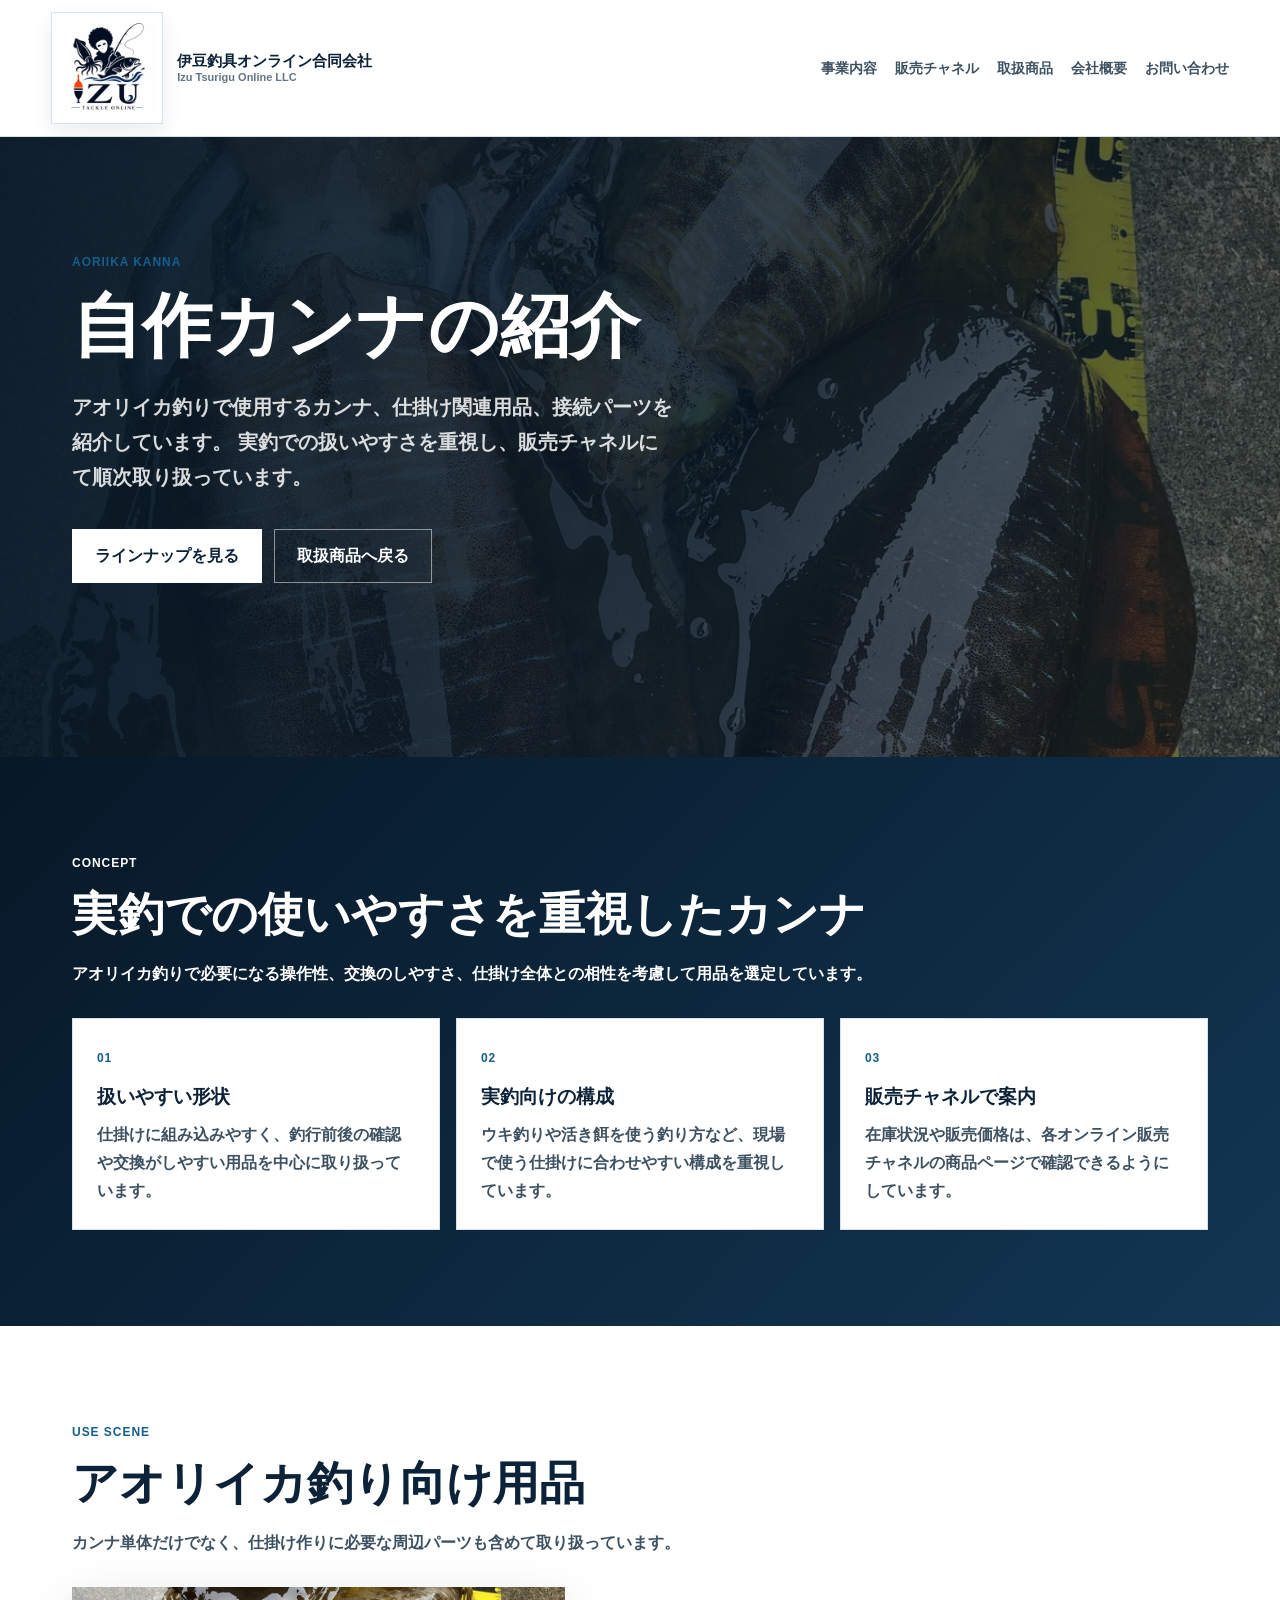
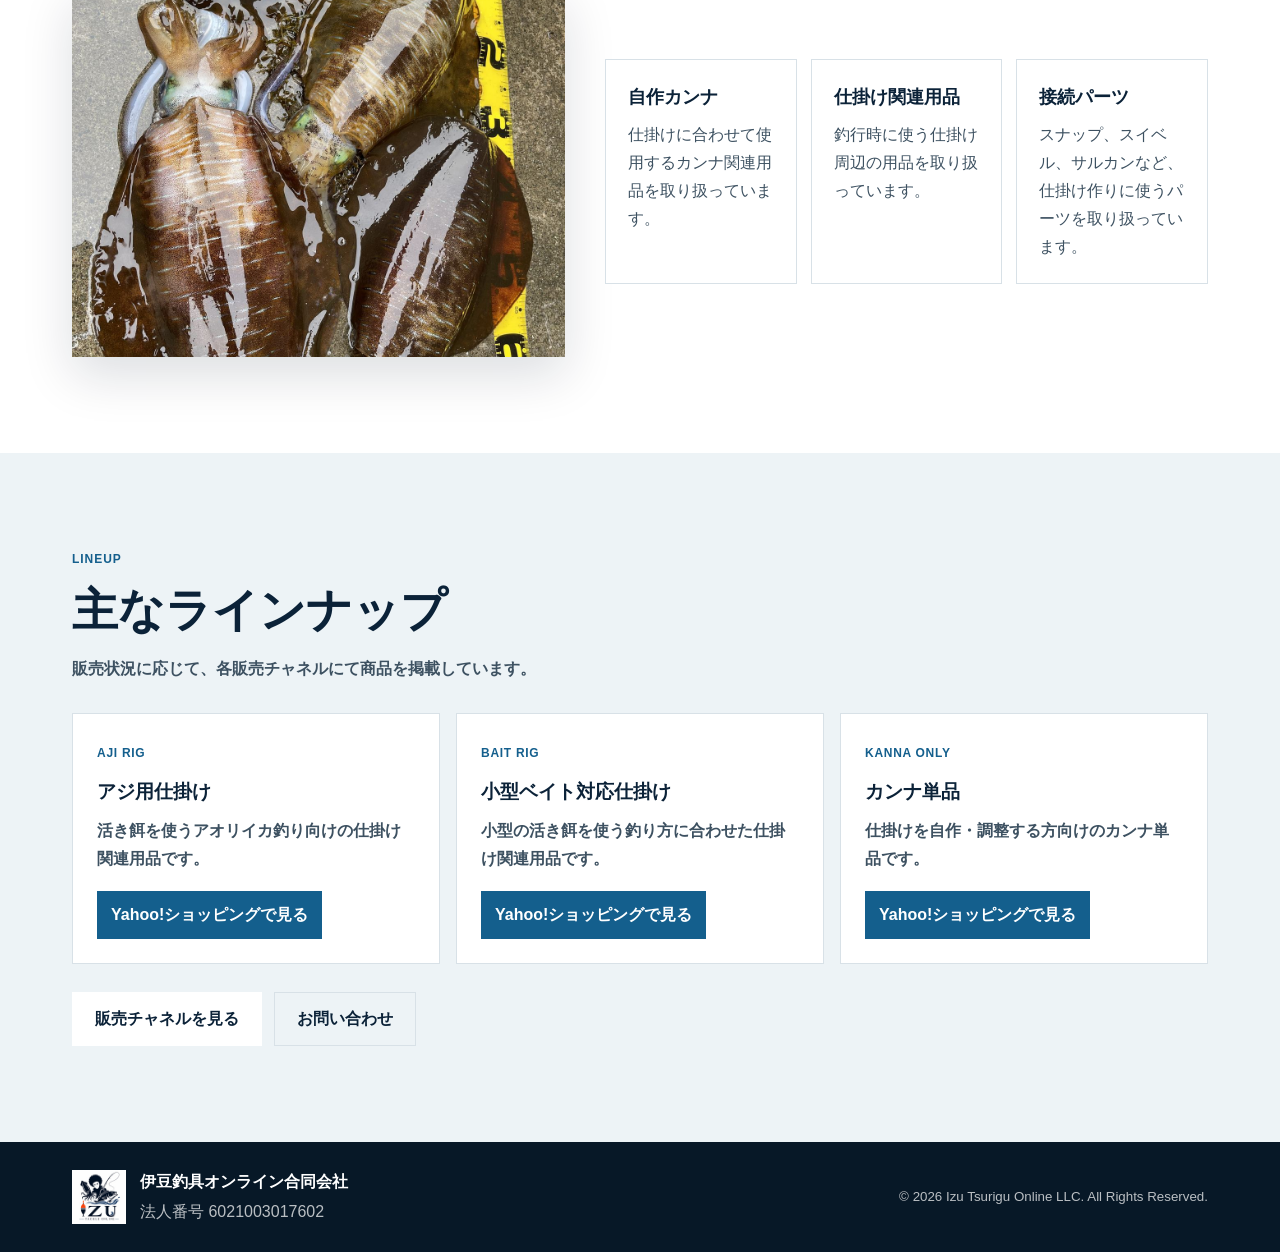
==== aoriika-kanna.html @ 6df04808 "Use optimized logo asset" ====
<!doctype html>
<html lang="ja">
  <head>
    <meta charset="utf-8">
    <meta name="viewport" content="width=device-width, initial-scale=1">
    <title>自作カンナの紹介｜伊豆釣具オンライン合同会社</title>
    <meta name="description" content="伊豆釣具オンライン合同会社が取り扱うアオリイカ用品、自作カンナ、仕掛け関連用品の紹介ページです。">
    <meta name="format-detection" content="telephone=no">
    <link rel="canonical" href="https://izuokappari.com/aoriika-kanna.html">
    <link rel="icon" href="./assets/izu-logo.jpg" type="image/jpeg">
    <link rel="stylesheet" href="./styles.css">
  </head>
  <body>
    <header class="site-header" data-header>
      <a class="brand" href="index.html#top" aria-label="伊豆釣具オンライン合同会社 トップへ">
        <span class="brand-mark">
          <img src="./assets/izu-logo.jpg" alt="伊豆釣具オンライン合同会社 ロゴ">
        </span>
        <span class="brand-text">
          <strong>伊豆釣具オンライン合同会社</strong>
          <small>Izu Tsurigu Online LLC</small>
        </span>
      </a>
      <button class="menu-button" type="button" data-menu-button aria-expanded="false" aria-controls="site-nav">
        <span></span>
        <span></span>
        <span></span>
        メニュー
      </button>
      <nav class="site-nav" id="site-nav" data-nav aria-label="主要メニュー">
        <a href="index.html#business">事業内容</a>
        <a href="index.html#channels">販売チャネル</a>
        <a href="index.html#products">取扱商品</a>
        <a href="index.html#company">会社概要</a>
        <a href="index.html#contact">お問い合わせ</a>
      </nav>
    </header>

    <main id="top">
      <section class="kanna-hero">
        <img src="assets/aoriika-catch.jpg" alt="アオリイカ釣果写真">
        <div class="kanna-hero-copy">
          <p class="eyebrow">Aoriika Kanna</p>
          <h1>自作カンナの紹介</h1>
          <p>
            アオリイカ釣りで使用するカンナ、仕掛け関連用品、接続パーツを紹介しています。
            実釣での扱いやすさを重視し、販売チャネルにて順次取り扱っています。
          </p>
          <div class="hero-actions">
            <a class="button primary" href="#lineup">ラインナップを見る</a>
            <a class="button outline" href="index.html#products">取扱商品へ戻る</a>
          </div>
        </div>
      </section>

      <section class="section kanna-dark">
        <div class="section-heading">
          <p class="eyebrow">Concept</p>
          <h2>実釣での使いやすさを重視したカンナ</h2>
          <p>アオリイカ釣りで必要になる操作性、交換のしやすさ、仕掛け全体との相性を考慮して用品を選定しています。</p>
        </div>
        <div class="kanna-feature-grid">
          <article>
            <span>01</span>
            <h3>扱いやすい形状</h3>
            <p>仕掛けに組み込みやすく、釣行前後の確認や交換がしやすい用品を中心に取り扱っています。</p>
          </article>
          <article>
            <span>02</span>
            <h3>実釣向けの構成</h3>
            <p>ウキ釣りや活き餌を使う釣り方など、現場で使う仕掛けに合わせやすい構成を重視しています。</p>
          </article>
          <article>
            <span>03</span>
            <h3>販売チャネルで案内</h3>
            <p>在庫状況や販売価格は、各オンライン販売チャネルの商品ページで確認できるようにしています。</p>
          </article>
        </div>
      </section>

      <section class="section">
        <div class="section-heading">
          <p class="eyebrow">Use Scene</p>
          <h2>アオリイカ釣り向け用品</h2>
          <p>カンナ単体だけでなく、仕掛け作りに必要な周辺パーツも含めて取り扱っています。</p>
        </div>
        <div class="kanna-media-layout">
          <img src="assets/aoriika-catch.jpg" alt="アオリイカ用品の使用イメージ" loading="lazy">
          <div class="kanna-list">
            <article>
              <strong>自作カンナ</strong>
              <p>仕掛けに合わせて使用するカンナ関連用品を取り扱っています。</p>
            </article>
            <article>
              <strong>仕掛け関連用品</strong>
              <p>釣行時に使う仕掛け周辺の用品を取り扱っています。</p>
            </article>
            <article>
              <strong>接続パーツ</strong>
              <p>スナップ、スイベル、サルカンなど、仕掛け作りに使うパーツを取り扱っています。</p>
            </article>
          </div>
        </div>
      </section>

      <section id="lineup" class="section muted">
        <div class="section-heading">
          <p class="eyebrow">Lineup</p>
          <h2>主なラインナップ</h2>
          <p>販売状況に応じて、各販売チャネルにて商品を掲載しています。</p>
        </div>
        <div class="kanna-lineup">
          <article>
            <span>AJI RIG</span>
            <h3>アジ用仕掛け</h3>
            <p>活き餌を使うアオリイカ釣り向けの仕掛け関連用品です。</p>
            <a href="https://store.shopping.yahoo.co.jp/izuokappari-store/aori4.html?openExternalBrowser=1" target="_blank" rel="noopener">Yahoo!ショッピングで見る</a>
          </article>
          <article>
            <span>BAIT RIG</span>
            <h3>小型ベイト対応仕掛け</h3>
            <p>小型の活き餌を使う釣り方に合わせた仕掛け関連用品です。</p>
            <a href="https://store.shopping.yahoo.co.jp/izuokappari-store/binnbinn4.html?openExternalBrowser=1" target="_blank" rel="noopener">Yahoo!ショッピングで見る</a>
          </article>
          <article>
            <span>KANNA ONLY</span>
            <h3>カンナ単品</h3>
            <p>仕掛けを自作・調整する方向けのカンナ単品です。</p>
            <a href="https://store.shopping.yahoo.co.jp/izuokappari-store/aorik5.html?openExternalBrowser=1" target="_blank" rel="noopener">Yahoo!ショッピングで見る</a>
          </article>
        </div>
        <div class="page-actions">
          <a class="button primary" href="index.html#channels">販売チャネルを見る</a>
          <a class="button outline dark" href="index.html#contact">お問い合わせ</a>
        </div>
      </section>
    </main>

    <footer class="site-footer">
      <div class="footer-brand">
        <img class="footer-logo" src="./assets/izu-logo.jpg" alt="" loading="lazy">
        <div>
          <strong>伊豆釣具オンライン合同会社</strong>
          <span>法人番号 6021003017602</span>
        </div>
      </div>
      <small>© 2026 Izu Tsurigu Online LLC. All Rights Reserved.</small>
    </footer>

    <script src="./script.js"></script>
  </body>
</html>
---- styles.css ----
:root {
  --navy-950: #071827;
  --navy-900: #0b2238;
  --navy-800: #123653;
  --blue-700: #145f8d;
  --blue-500: #2782b8;
  --cyan-100: #e6f5fb;
  --steel-700: #3d5161;
  --steel-500: #637584;
  --steel-200: #d8e1e7;
  --steel-100: #edf3f6;
  --white: #ffffff;
  --ink: #132331;
  --accent: #c8983a;
  --shadow: 0 18px 48px rgba(7, 24, 39, 0.14);
}

* {
  box-sizing: border-box;
}

html {
  scroll-behavior: smooth;
}

body {
  margin: 0;
  color: var(--ink);
  font-family: -apple-system, BlinkMacSystemFont, "Hiragino Sans", "Hiragino Kaku Gothic ProN", "Yu Gothic", Meiryo, sans-serif;
  line-height: 1.75;
  background: var(--white);
}

body.menu-open {
  overflow: hidden;
}

a {
  color: inherit;
}

a:focus-visible,
button:focus-visible {
  outline: 3px solid rgba(39, 130, 184, 0.45);
  outline-offset: 3px;
}

.site-header {
  position: sticky;
  top: 0;
  z-index: 50;
  display: flex;
  align-items: center;
  justify-content: space-between;
  gap: 24px;
  padding: 12px clamp(16px, 4vw, 56px);
  background: rgba(255, 255, 255, 0.97);
  border-bottom: 1px solid var(--steel-200);
  backdrop-filter: blur(12px);
}

.brand {
  display: inline-flex;
  align-items: center;
  gap: 14px;
  min-width: 0;
  color: var(--navy-900);
  text-decoration: none;
}

.brand-mark {
  display: inline-grid;
  flex: 0 0 auto;
  place-items: center;
  width: 112px;
  height: 112px;
  overflow: hidden;
  background: var(--white);
  padding: 6px;
  border: 1px solid rgba(20, 95, 141, 0.18);
  box-shadow: 0 8px 20px rgba(7, 24, 39, 0.08);
}

.brand-mark img {
  display: block;
  width: 100%;
  height: 100%;
  object-fit: contain;
}

.brand-text {
  display: grid;
  min-width: 0;
  line-height: 1.25;
}

.brand-text strong {
  font-size: 15px;
  font-weight: 900;
}

.brand-text small {
  color: var(--steel-500);
  font-size: 11px;
  font-weight: 800;
}

.site-nav {
  display: flex;
  align-items: center;
  justify-content: flex-end;
  gap: 18px;
  color: var(--steel-700);
  font-size: 14px;
  font-weight: 800;
}

.site-nav a {
  text-decoration: none;
}

.site-nav a:hover {
  color: var(--blue-700);
}

.menu-button {
  display: none;
}

.hero {
  position: relative;
  overflow: hidden;
  display: grid;
  grid-template-columns: minmax(0, 1.4fr) minmax(320px, 0.6fr);
  gap: clamp(28px, 5vw, 64px);
  align-items: center;
  min-height: 680px;
  padding: clamp(64px, 8vw, 112px) clamp(20px, 6vw, 72px);
  color: var(--white);
  background: var(--navy-950);
}

.hero::before {
  content: "";
  position: absolute;
  inset: 0;
  z-index: 1;
  background:
    linear-gradient(100deg, rgba(7, 24, 39, 0.94), rgba(7, 24, 39, 0.78) 52%, rgba(20, 95, 141, 0.38)),
    linear-gradient(0deg, rgba(7, 24, 39, 0.8), transparent 42%);
}

.hero-bg {
  position: absolute;
  inset: 0;
  width: 100%;
  height: 100%;
  object-fit: cover;
  object-position: center;
  transform: scale(1.02);
}

.hero-copy {
  position: relative;
  z-index: 2;
  max-width: 900px;
}

.eyebrow {
  margin: 0 0 12px;
  color: var(--blue-700);
  font-size: 12px;
  font-weight: 900;
  letter-spacing: 0.08em;
  text-transform: uppercase;
}

.hero .eyebrow,
.dark-section .eyebrow,
.contact-section .eyebrow {
  color: #9bd9f3;
}

h1,
h2,
h3,
p,
dd,
dt,
strong {
  overflow-wrap: anywhere;
}

h1 {
  margin: 0;
  font-size: clamp(34px, 6vw, 70px);
  line-height: 1.18;
  letter-spacing: 0;
}

.lead {
  max-width: 780px;
  margin: 24px 0 0;
  color: rgba(255, 255, 255, 0.88);
  font-size: clamp(17px, 2.4vw, 22px);
  font-weight: 700;
}

.hero-body {
  max-width: 720px;
  margin: 14px 0 0;
  color: rgba(255, 255, 255, 0.78);
  font-size: 16px;
  font-weight: 700;
}

.hero-actions {
  display: flex;
  flex-wrap: wrap;
  gap: 12px;
  margin-top: 34px;
}

.button {
  display: inline-flex;
  align-items: center;
  justify-content: center;
  min-height: 50px;
  padding: 12px 22px;
  border: 1px solid transparent;
  color: var(--navy-900);
  font-weight: 900;
  text-decoration: none;
  transition: transform 0.2s ease, background 0.2s ease, border-color 0.2s ease;
}

.button:hover {
  transform: translateY(-1px);
}

.button.primary {
  background: var(--white);
}

.button.outline {
  color: var(--white);
  border-color: rgba(255, 255, 255, 0.5);
}

.trust-panel {
  position: relative;
  z-index: 2;
  padding: 28px;
  color: var(--ink);
  background: var(--white);
  box-shadow: var(--shadow);
}

.panel-label {
  margin: 0 0 14px;
  color: var(--accent);
  font-size: 12px;
  font-weight: 900;
  letter-spacing: 0.08em;
  text-transform: uppercase;
}

.trust-logo {
  display: block;
  width: 112px;
  height: 112px;
  margin: 0 0 18px;
  padding: 6px;
  object-fit: contain;
  background: var(--white);
  border: 1px solid var(--steel-200);
}

.trust-panel dl {
  display: grid;
  gap: 0;
  margin: 0;
}

.trust-panel div {
  padding: 14px 0;
  border-bottom: 1px solid var(--steel-200);
}

.trust-panel div:last-child {
  border-bottom: 0;
}

.trust-panel dt,
.verification-strip span,
.info-table span,
.legal-grid span,
.contact-cards span {
  color: var(--steel-500);
  font-size: 12px;
  font-weight: 900;
}

.trust-panel dd {
  margin: 4px 0 0;
  color: var(--navy-950);
  font-size: 16px;
  font-weight: 900;
}

.verification-strip {
  display: grid;
  grid-template-columns: repeat(4, minmax(0, 1fr));
  border-bottom: 1px solid var(--steel-200);
  background: var(--white);
}

.verification-strip div {
  min-width: 0;
  padding: 22px clamp(16px, 3vw, 30px);
  border-right: 1px solid var(--steel-200);
}

.verification-strip div:last-child {
  border-right: 0;
}

.verification-strip strong {
  display: block;
  margin-top: 4px;
  color: var(--navy-900);
  font-size: 16px;
}

.section {
  padding: clamp(64px, 8vw, 96px) clamp(20px, 6vw, 72px);
}

.reveal {
  opacity: 0;
  transform: translateY(22px);
  transition: opacity 0.75s ease, transform 0.75s ease;
}

.reveal.is-visible {
  opacity: 1;
  transform: translateY(0);
}

.section.muted {
  background: var(--steel-100);
}

.section-heading {
  max-width: 920px;
  margin-bottom: 30px;
}

.section-heading h2 {
  margin: 0;
  color: var(--navy-900);
  font-size: clamp(28px, 4vw, 46px);
  line-height: 1.25;
}

.section-heading p:last-child {
  color: var(--steel-700);
  font-weight: 700;
}

.operator-section {
  display: grid;
  grid-template-columns: minmax(0, 0.9fr) minmax(0, 1.1fr);
  gap: clamp(24px, 5vw, 56px);
  align-items: center;
  background: var(--white);
}

.operator-image {
  overflow: hidden;
  min-height: 420px;
  box-shadow: var(--shadow);
}

.operator-image img {
  display: block;
  width: 100%;
  height: 100%;
  min-height: 420px;
  object-fit: cover;
  object-position: center;
  transition: transform 0.5s ease;
}

.operator-image:hover img {
  transform: scale(1.035);
}

.operator-copy {
  max-width: 680px;
}

.operator-copy h2 {
  margin: 0 0 20px;
  color: var(--navy-900);
  font-size: clamp(28px, 4vw, 46px);
  line-height: 1.25;
}

.operator-copy p {
  color: var(--steel-700);
  font-size: 17px;
  font-weight: 700;
}

.business-layout {
  display: grid;
  grid-template-columns: minmax(0, 0.85fr) minmax(0, 1.15fr);
  gap: 22px;
}

.business-main {
  padding: clamp(26px, 4vw, 42px);
  color: var(--white);
  background: linear-gradient(145deg, var(--navy-900), var(--blue-700));
}

.business-main h3 {
  margin: 0 0 16px;
  font-size: clamp(24px, 4vw, 36px);
  line-height: 1.35;
}

.business-main p {
  margin: 0;
  color: rgba(255, 255, 255, 0.88);
  font-weight: 700;
}

.business-cards,
.product-list,
.channel-grid,
.contact-cards {
  display: grid;
  gap: 16px;
}

.business-cards {
  grid-template-columns: repeat(2, minmax(0, 1fr));
}

.business-cards article,
.product-list article {
  padding: 24px;
  border: 1px solid var(--steel-200);
  background: var(--white);
}

.business-cards span,
.product-list span {
  color: var(--blue-700);
  font-size: 12px;
  font-weight: 900;
  letter-spacing: 0.06em;
  text-transform: uppercase;
}

.business-cards h3,
.product-list h3 {
  margin: 10px 0 8px;
  color: var(--navy-900);
  font-size: 20px;
  line-height: 1.45;
}

.business-cards p,
.product-list p {
  margin: 0;
  color: var(--steel-700);
  font-weight: 700;
}

.dark-section {
  color: var(--white);
  background:
    linear-gradient(135deg, rgba(7, 24, 39, 0.98), rgba(18, 54, 83, 0.95)),
    var(--navy-950);
}

.dark-section .section-heading h2,
.dark-section .section-heading p {
  color: var(--white);
}

.channel-grid {
  grid-template-columns: repeat(3, minmax(0, 1fr));
}

.channel-card {
  display: grid;
  gap: 18px;
  min-height: 174px;
  padding: 26px;
  color: var(--white);
  text-decoration: none;
  border: 1px solid rgba(255, 255, 255, 0.18);
  background: rgba(255, 255, 255, 0.08);
  transition: transform 0.2s ease, border-color 0.2s ease, background 0.2s ease;
}

.channel-card:hover {
  transform: translateY(-3px);
  border-color: rgba(255, 255, 255, 0.42);
  background: rgba(255, 255, 255, 0.13);
}

.channel-card strong {
  font-size: 24px;
  line-height: 1.35;
}

.channel-card em {
  display: inline-flex;
  align-items: center;
  justify-content: center;
  align-self: end;
  min-height: 46px;
  padding: 10px 16px;
  color: var(--navy-950);
  font-style: normal;
  font-weight: 900;
  background: var(--white);
}

.product-list {
  grid-template-columns: repeat(4, minmax(0, 1fr));
}

.product-list .wide {
  grid-column: span 2;
  border-color: rgba(39, 130, 184, 0.35);
  background: linear-gradient(180deg, var(--white), var(--cyan-100));
}

.product-list article {
  position: relative;
  overflow: hidden;
  padding: 28px 24px 26px;
}

.product-list article > span,
.product-list article > h3,
.product-list article > p,
.product-list article > .text-link {
  position: relative;
  z-index: 1;
}

.product-list article > span {
  display: inline-block;
  margin-bottom: 22px;
  padding: 7px 10px;
  color: var(--blue-700);
  font-size: 12px;
  letter-spacing: 0;
  background: var(--cyan-100);
  border-left: 3px solid var(--blue-500);
}

.product-list article > p,
.product-list article > .text-link {
  margin-bottom: 0;
}

.product-list article::after {
  content: "";
  position: absolute;
  right: 22px;
  bottom: 20px;
  width: 72px;
  height: 72px;
  border: 1px solid rgba(39, 130, 184, 0.18);
  opacity: 0.55;
}

.gallery-section {
  background: var(--steel-100);
}

.gallery-track {
  display: grid;
  grid-auto-columns: minmax(260px, 34vw);
  grid-auto-flow: column;
  gap: 16px;
  overflow-x: auto;
  padding-bottom: 16px;
  scroll-snap-type: x mandatory;
}

.gallery-item {
  position: relative;
  overflow: hidden;
  min-height: 340px;
  padding: 0;
  color: var(--white);
  text-align: left;
  border: 0;
  background: var(--navy-900);
  cursor: pointer;
  scroll-snap-align: start;
}

.gallery-item img {
  display: block;
  width: 100%;
  height: 100%;
  min-height: 340px;
  object-fit: cover;
  transition: transform 0.5s ease, opacity 0.5s ease;
}

.gallery-item:hover img {
  opacity: 0.82;
  transform: scale(1.045);
}

.text-link {
  display: inline-block;
  margin-top: 18px;
  color: var(--blue-700);
  font-weight: 900;
}

.info-table {
  border-top: 3px solid var(--navy-900);
  background: var(--white);
}

.info-table div {
  display: grid;
  grid-template-columns: 220px 1fr;
  gap: 24px;
  padding: 18px 0;
  border-bottom: 1px solid var(--steel-200);
}

.info-table span {
  padding-left: 18px;
}

.info-table strong {
  display: block;
  padding-right: 18px;
  color: var(--ink);
  font-size: 16px;
}

.info-table a,
.legal-grid a,
.trust-panel a,
.contact-cards a {
  color: var(--blue-700);
}

.legal-grid {
  display: grid;
  grid-template-columns: repeat(2, minmax(0, 1fr));
  border-top: 3px solid var(--navy-900);
  border-left: 1px solid var(--steel-200);
  background: var(--white);
}

.legal-grid div {
  min-width: 0;
  padding: 20px;
  border-right: 1px solid var(--steel-200);
  border-bottom: 1px solid var(--steel-200);
}

.legal-grid strong {
  display: block;
  margin-top: 6px;
  color: var(--ink);
  font-size: 16px;
}

.contact-section {
  color: var(--white);
  background: linear-gradient(135deg, var(--navy-950), var(--navy-800));
}

.contact-section .section-heading h2,
.contact-section .section-heading p {
  color: var(--white);
}

.contact-cards {
  grid-template-columns: repeat(3, minmax(0, 1fr));
}

.contact-cards a,
.contact-cards div {
  display: grid;
  gap: 4px;
  padding: 24px;
  color: var(--navy-950);
  text-decoration: none;
  background: var(--white);
}

.contact-cards strong {
  font-size: clamp(18px, 3vw, 24px);
}

.contact-icon {
  display: inline-grid;
  place-items: center;
  width: 50px;
  height: 50px;
  margin-bottom: 10px;
  color: var(--white) !important;
  font-size: 12px !important;
  background: var(--blue-700);
}

.lightbox {
  position: fixed;
  inset: 0;
  z-index: 100;
  display: none;
  align-items: center;
  justify-content: center;
  padding: 20px;
  background: rgba(7, 24, 39, 0.88);
}

.lightbox.is-open {
  display: flex;
}

.lightbox figure {
  width: min(100%, 1040px);
  margin: 0;
}

.lightbox img {
  display: block;
  width: 100%;
  max-height: 82vh;
  object-fit: contain;
  background: var(--navy-950);
}

.lightbox figcaption {
  padding: 12px 0 0;
  color: var(--white);
  font-weight: 900;
}

.lightbox-close {
  position: absolute;
  top: 14px;
  right: 14px;
  min-height: 42px;
  padding: 8px 14px;
  color: var(--navy-950);
  font: inherit;
  font-weight: 900;
  background: var(--white);
  border: 0;
  cursor: pointer;
}

.sub-hero {
  display: grid;
  grid-template-columns: minmax(0, 0.85fr) minmax(320px, 0.65fr);
  gap: clamp(28px, 5vw, 64px);
  align-items: center;
  padding: clamp(64px, 9vw, 112px) clamp(20px, 6vw, 72px);
  color: var(--white);
  background: var(--navy-950);
}

.sub-hero h1 {
  margin: 0 0 18px;
  font-size: clamp(34px, 5vw, 64px);
  line-height: 1.12;
}

.sub-hero img {
  width: 100%;
  aspect-ratio: 4 / 3;
  object-fit: cover;
  border: 1px solid rgba(255, 255, 255, 0.18);
  box-shadow: var(--shadow);
}

.kanna-list {
  display: grid;
  grid-template-columns: repeat(3, minmax(0, 1fr));
  gap: 14px;
}

.kanna-list article {
  padding: 22px;
  background: var(--white);
  border: 1px solid var(--steel-200);
}

.kanna-list strong {
  display: block;
  margin-bottom: 8px;
  color: var(--navy-900);
  font-size: 18px;
}

.kanna-list p {
  margin: 0;
  color: var(--steel-700);
}

.kanna-hero {
  position: relative;
  display: grid;
  grid-template-columns: minmax(0, 1fr) minmax(320px, 0.72fr);
  min-height: 620px;
  color: var(--white);
  background: var(--navy-950);
}

.kanna-hero::before {
  content: "";
  position: absolute;
  inset: 0;
  z-index: 1;
  background: linear-gradient(100deg, rgba(7, 24, 39, 0.94), rgba(7, 24, 39, 0.7) 58%, rgba(7, 24, 39, 0.25));
}

.kanna-hero > img {
  position: absolute;
  inset: 0;
  width: 100%;
  height: 100%;
  object-fit: cover;
  opacity: 0.62;
}

.kanna-hero-copy {
  position: relative;
  z-index: 2;
  max-width: 860px;
  padding: clamp(76px, 9vw, 132px) clamp(20px, 6vw, 72px);
}

.kanna-hero-copy h1 {
  margin: 0 0 22px;
}

.kanna-hero-copy p:not(.eyebrow) {
  max-width: 760px;
  color: rgba(255, 255, 255, 0.84);
  font-size: clamp(16px, 2.3vw, 20px);
  font-weight: 700;
}

.kanna-dark {
  color: var(--white);
  background: linear-gradient(135deg, var(--navy-950), var(--navy-800));
}

.kanna-dark .section-heading h2,
.kanna-dark .section-heading p {
  color: var(--white);
}

.kanna-feature-grid,
.kanna-lineup {
  display: grid;
  gap: 16px;
  grid-template-columns: repeat(3, minmax(0, 1fr));
}

.kanna-feature-grid article,
.kanna-lineup article {
  padding: 24px;
  background: var(--white);
  border: 1px solid var(--steel-200);
}

.kanna-dark .kanna-feature-grid article {
  color: var(--ink);
}

.kanna-feature-grid span,
.kanna-lineup span {
  color: var(--blue-700);
  font-size: 12px;
  font-weight: 900;
  letter-spacing: 0.06em;
}

.kanna-feature-grid h3,
.kanna-lineup h3 {
  margin: 10px 0 8px;
  color: var(--navy-900);
}

.kanna-feature-grid p,
.kanna-lineup p {
  margin: 0;
  color: var(--steel-700);
  font-weight: 700;
}

.kanna-media-layout {
  display: grid;
  grid-template-columns: minmax(0, 0.9fr) minmax(0, 1.1fr);
  gap: clamp(20px, 4vw, 40px);
  align-items: center;
}

.kanna-media-layout > img {
  width: 100%;
  aspect-ratio: 4 / 3;
  object-fit: cover;
  box-shadow: var(--shadow);
}

.kanna-lineup a {
  display: inline-flex;
  align-items: center;
  justify-content: center;
  min-height: 44px;
  margin-top: 18px;
  padding: 10px 14px;
  color: var(--white);
  font-weight: 900;
  text-decoration: none;
  background: var(--blue-700);
}

.page-actions {
  display: flex;
  flex-wrap: wrap;
  gap: 12px;
  margin-top: 28px;
}

.button.dark {
  color: var(--navy-900);
  border-color: var(--steel-200);
}

.site-footer {
  display: flex;
  align-items: center;
  justify-content: space-between;
  gap: 18px;
  padding: 26px clamp(20px, 6vw, 72px);
  color: rgba(255, 255, 255, 0.72);
  background: var(--navy-950);
}

.footer-brand {
  display: flex;
  align-items: center;
  gap: 14px;
}

.footer-logo {
  width: 54px;
  height: 54px;
  object-fit: contain;
  background: var(--white);
}

.site-footer .footer-brand > div {
  display: grid;
  gap: 2px;
}

.site-footer strong {
  color: var(--white);
}

.site-footer p {
  margin: 0;
}

@media (max-width: 1080px) {
  .hero,
  .business-layout,
  .operator-section,
  .sub-hero,
  .kanna-hero,
  .kanna-media-layout {
    grid-template-columns: 1fr;
  }

  .trust-panel {
    max-width: 680px;
  }

  .product-list {
    grid-template-columns: repeat(2, minmax(0, 1fr));
  }

  .operator-image,
  .operator-image img {
    min-height: 360px;
  }

  .kanna-list {
    grid-template-columns: 1fr;
  }

  .kanna-feature-grid,
  .kanna-lineup {
    grid-template-columns: 1fr;
  }
}

@media (max-width: 860px) {
  .site-header {
    align-items: center;
  }

  .menu-button {
    display: inline-flex;
    align-items: center;
    gap: 5px;
    min-height: 42px;
    padding: 8px 10px;
    color: var(--navy-900);
    font: inherit;
    font-size: 12px;
    font-weight: 900;
    background: var(--white);
    border: 1px solid var(--steel-200);
  }

  .menu-button span {
    display: block;
    width: 14px;
    height: 2px;
    background: var(--navy-900);
  }

  .site-nav {
    position: fixed;
    inset: 114px 0 auto 0;
    display: none;
    grid-template-columns: 1fr;
    gap: 0;
    padding: 10px 20px 20px;
    background: var(--white);
    border-bottom: 1px solid var(--steel-200);
    box-shadow: var(--shadow);
  }

  .site-nav.is-open {
    display: grid;
  }

  .site-nav a {
    padding: 14px 4px;
    border-bottom: 1px solid var(--steel-200);
  }

  .verification-strip,
  .channel-grid,
  .contact-cards {
    grid-template-columns: repeat(2, minmax(0, 1fr));
  }

  .verification-strip div:nth-child(2) {
    border-right: 0;
  }
}

@media (max-width: 640px) {
  .site-header {
    padding: 12px 14px;
  }

  .brand-mark {
    width: 74px;
    height: 74px;
  }

  .brand-text strong {
    font-size: 13px;
  }

  .brand-text small {
    font-size: 10px;
  }

  .hero {
    min-height: auto;
    padding: 48px 18px 54px;
  }

  .hero-bg {
    object-position: 48% center;
  }

  .lead {
    font-size: 16px;
  }

  .hero-actions,
  .verification-strip,
  .business-cards,
  .product-list,
  .channel-grid,
  .info-table div,
  .legal-grid,
  .contact-cards {
    grid-template-columns: 1fr;
  }

  .hero-actions {
    display: grid;
  }

  .button {
    width: 100%;
  }

  .verification-strip div {
    border-right: 0;
  }

  .product-list .wide {
    grid-column: auto;
  }

  .section {
    padding: 56px 18px;
  }

  .trust-panel,
  .business-main,
  .business-cards article,
  .channel-card,
  .contact-cards a,
  .contact-cards div {
    padding: 22px;
  }

  .product-list article {
    padding: 22px;
  }

  .gallery-track {
    grid-auto-columns: minmax(240px, 82vw);
  }

  .gallery-item,
  .gallery-item img {
    min-height: 300px;
  }

  .operator-image,
  .operator-image img {
    min-height: 320px;
  }

  .info-table span,
  .info-table strong {
    padding-left: 16px;
    padding-right: 16px;
  }

  .site-footer {
    align-items: flex-start;
    flex-direction: column;
  }
}
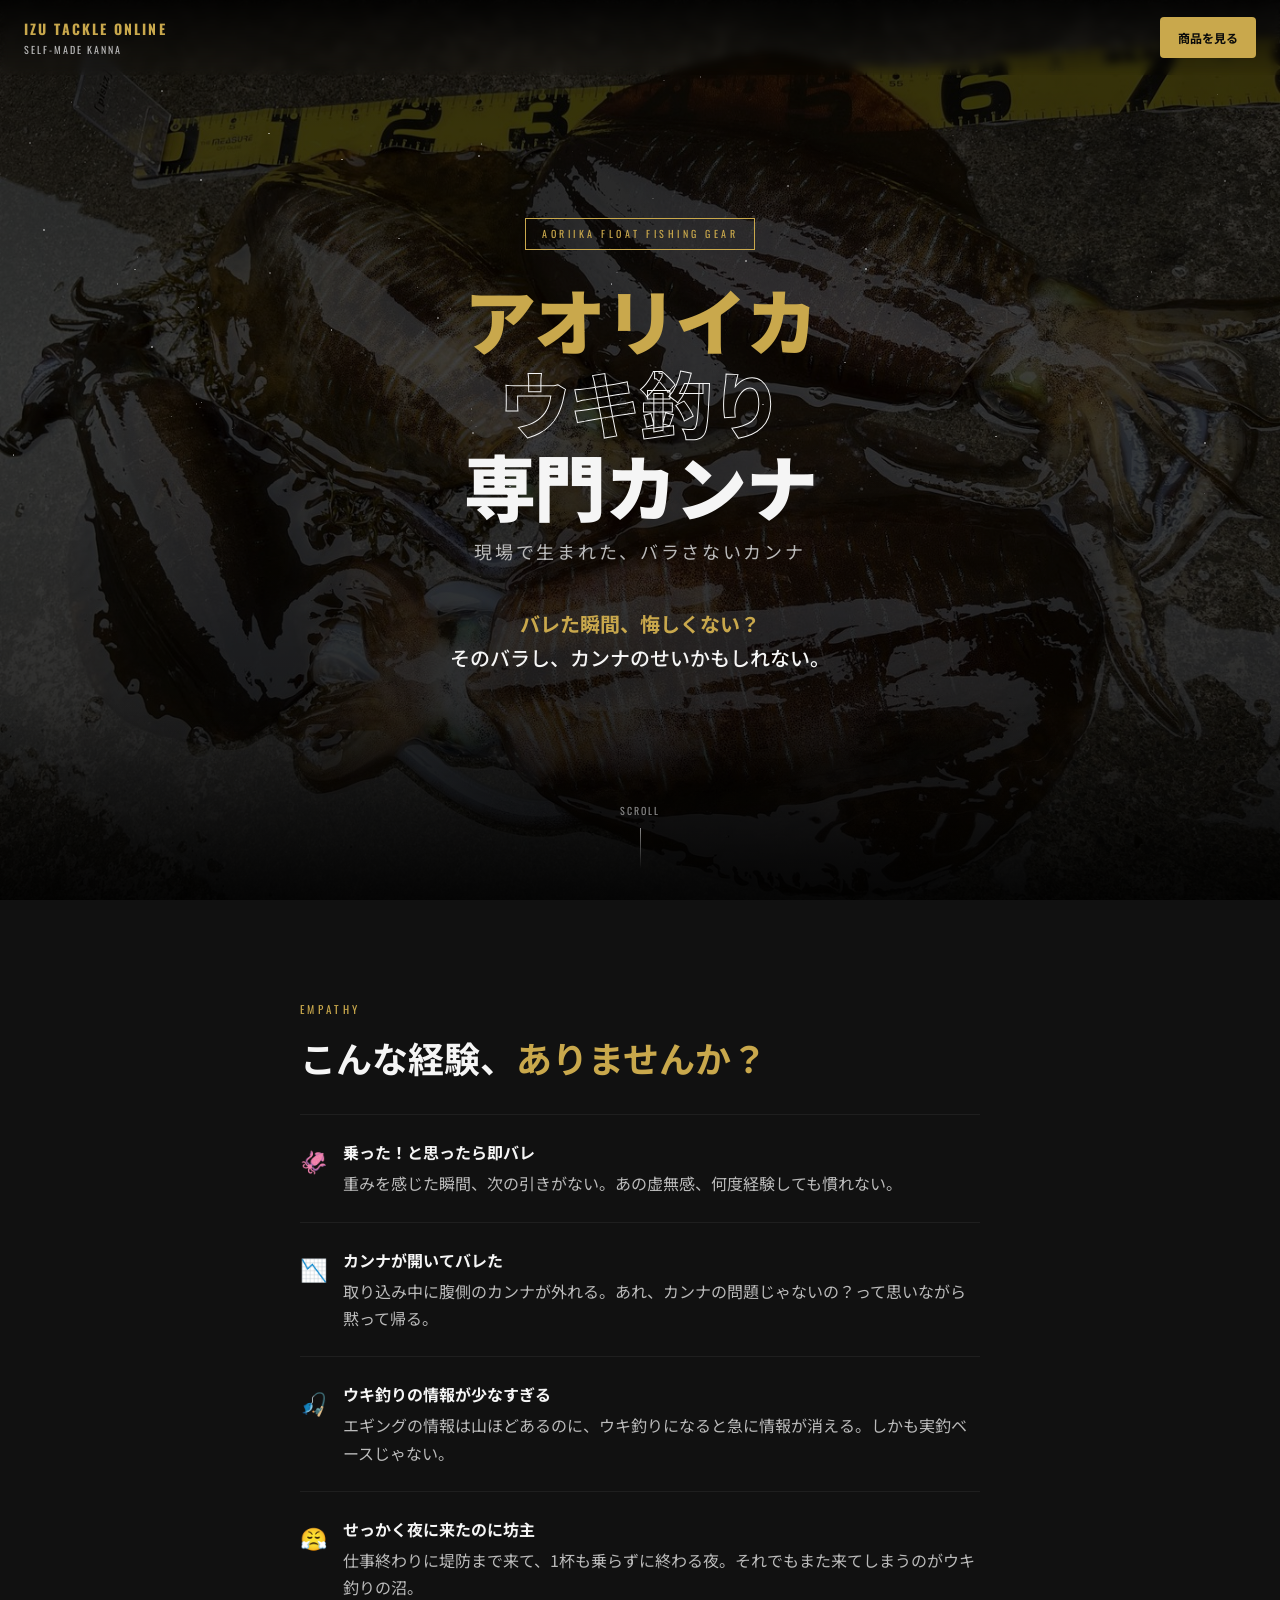
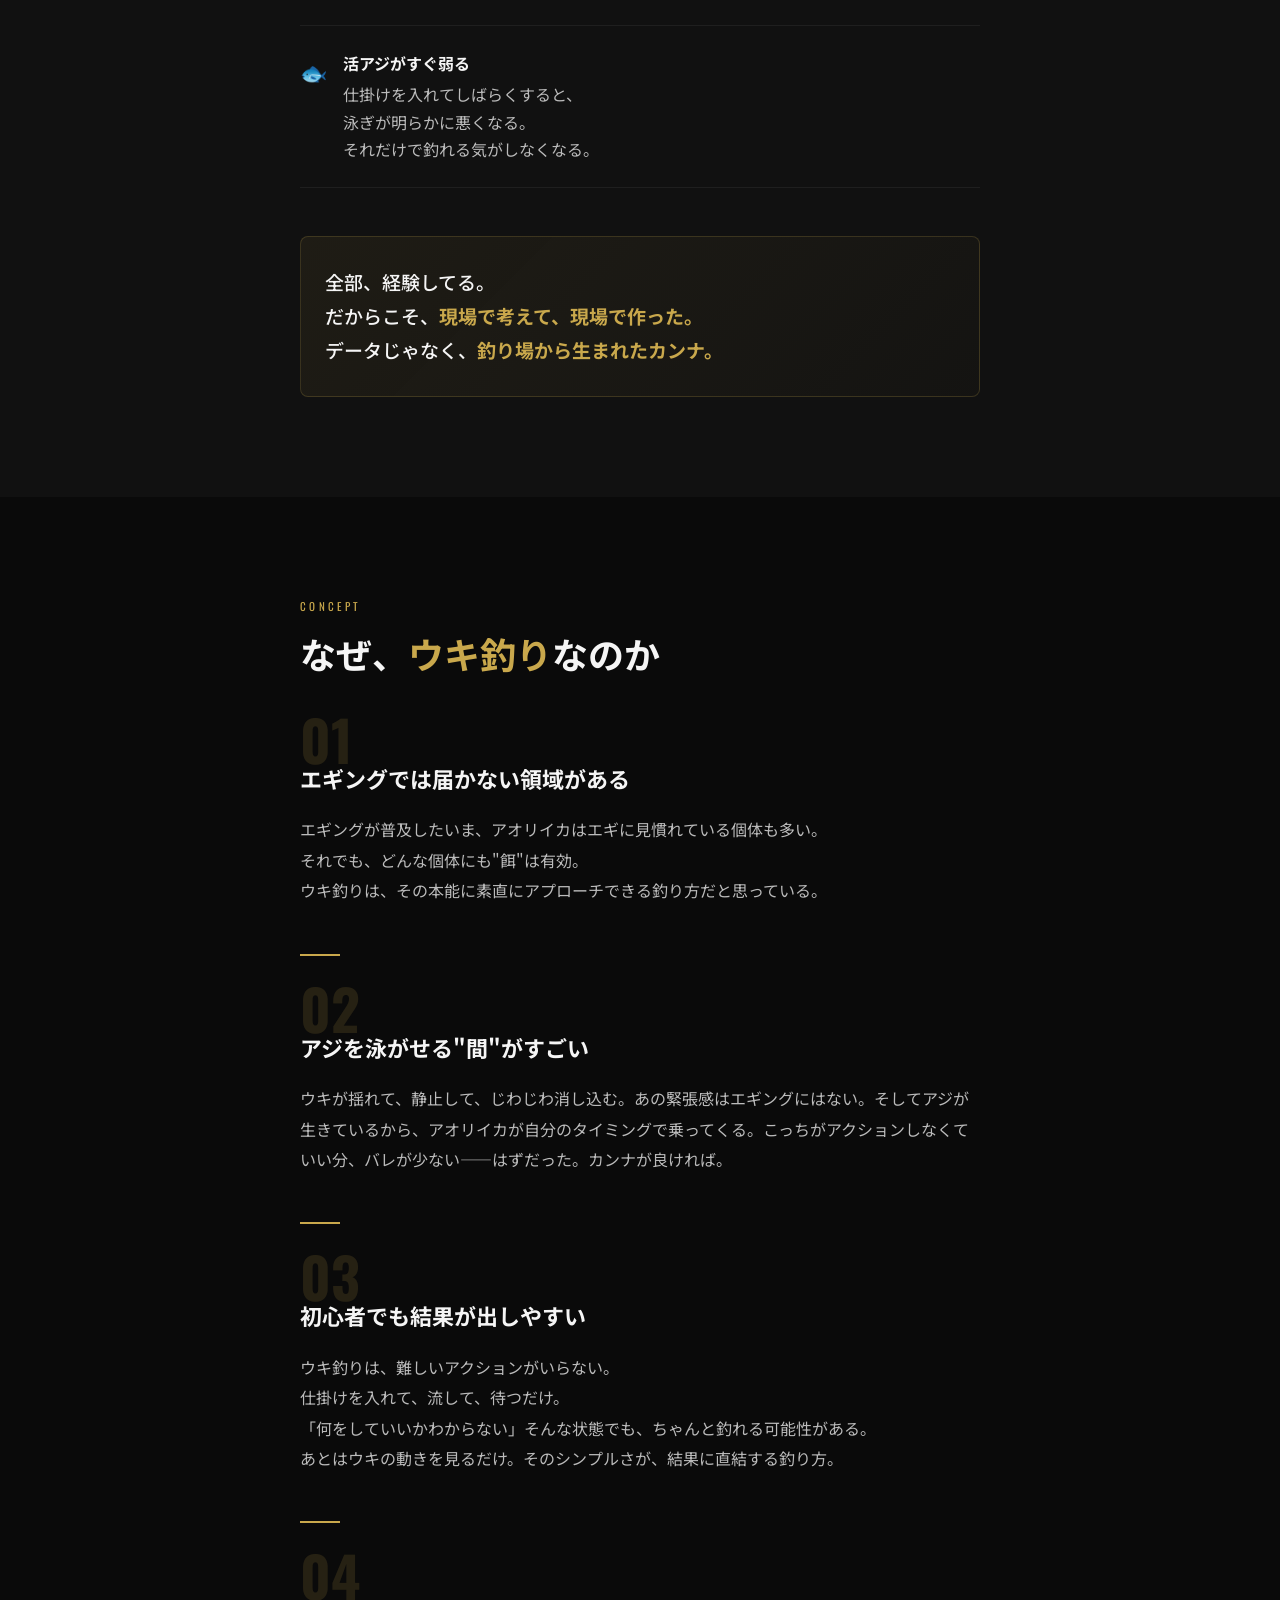
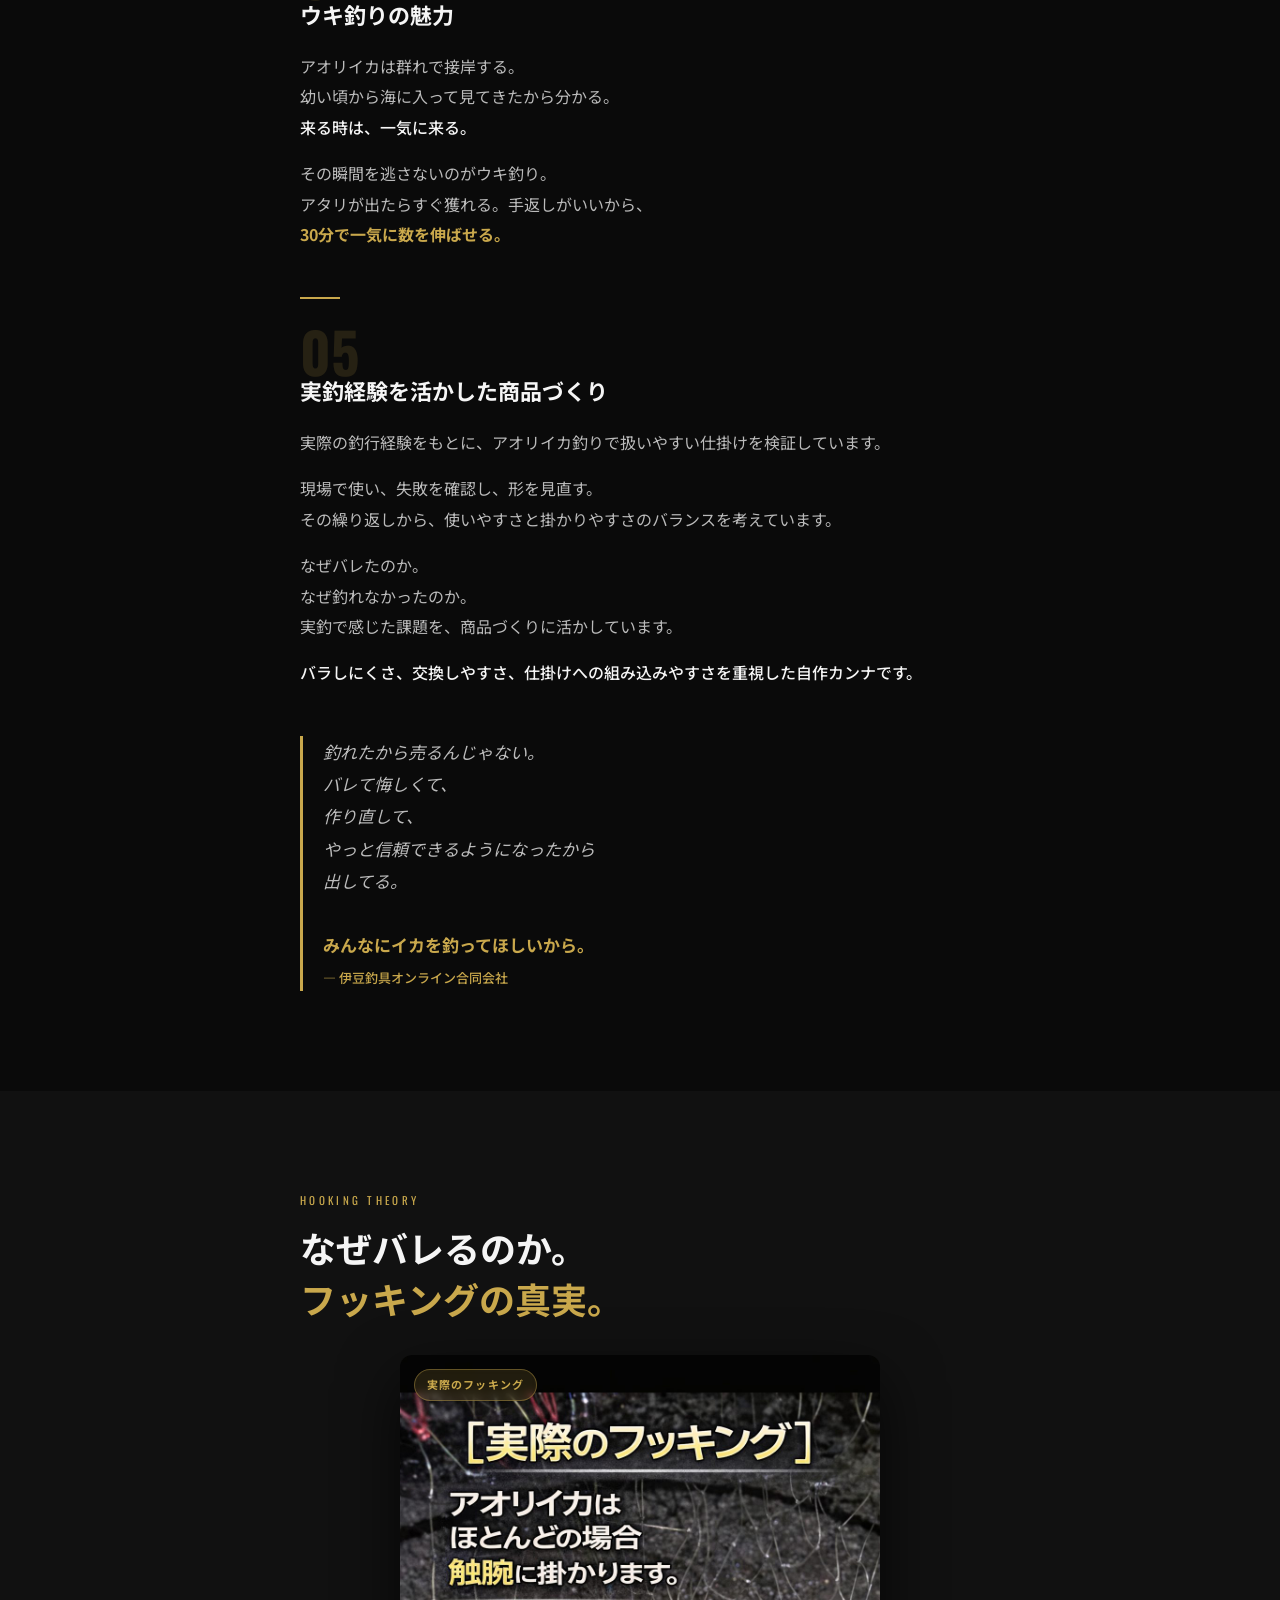
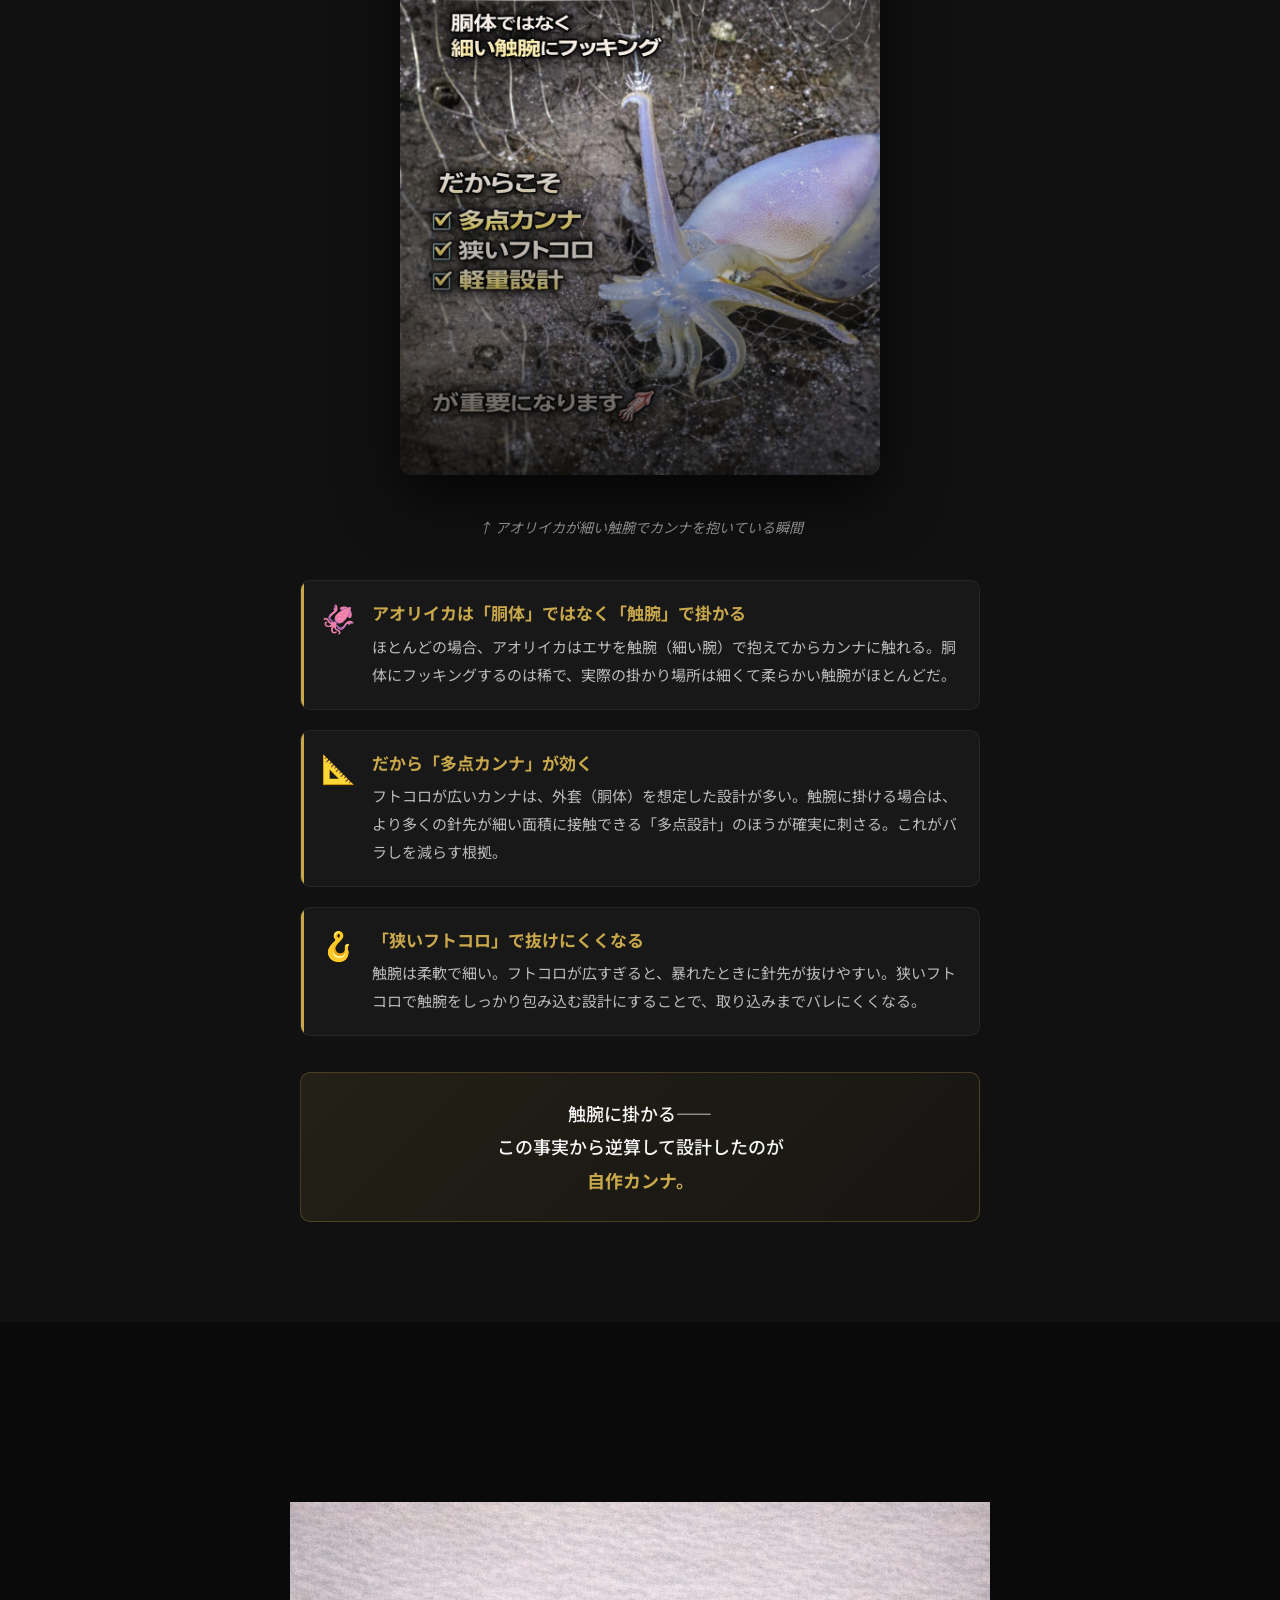
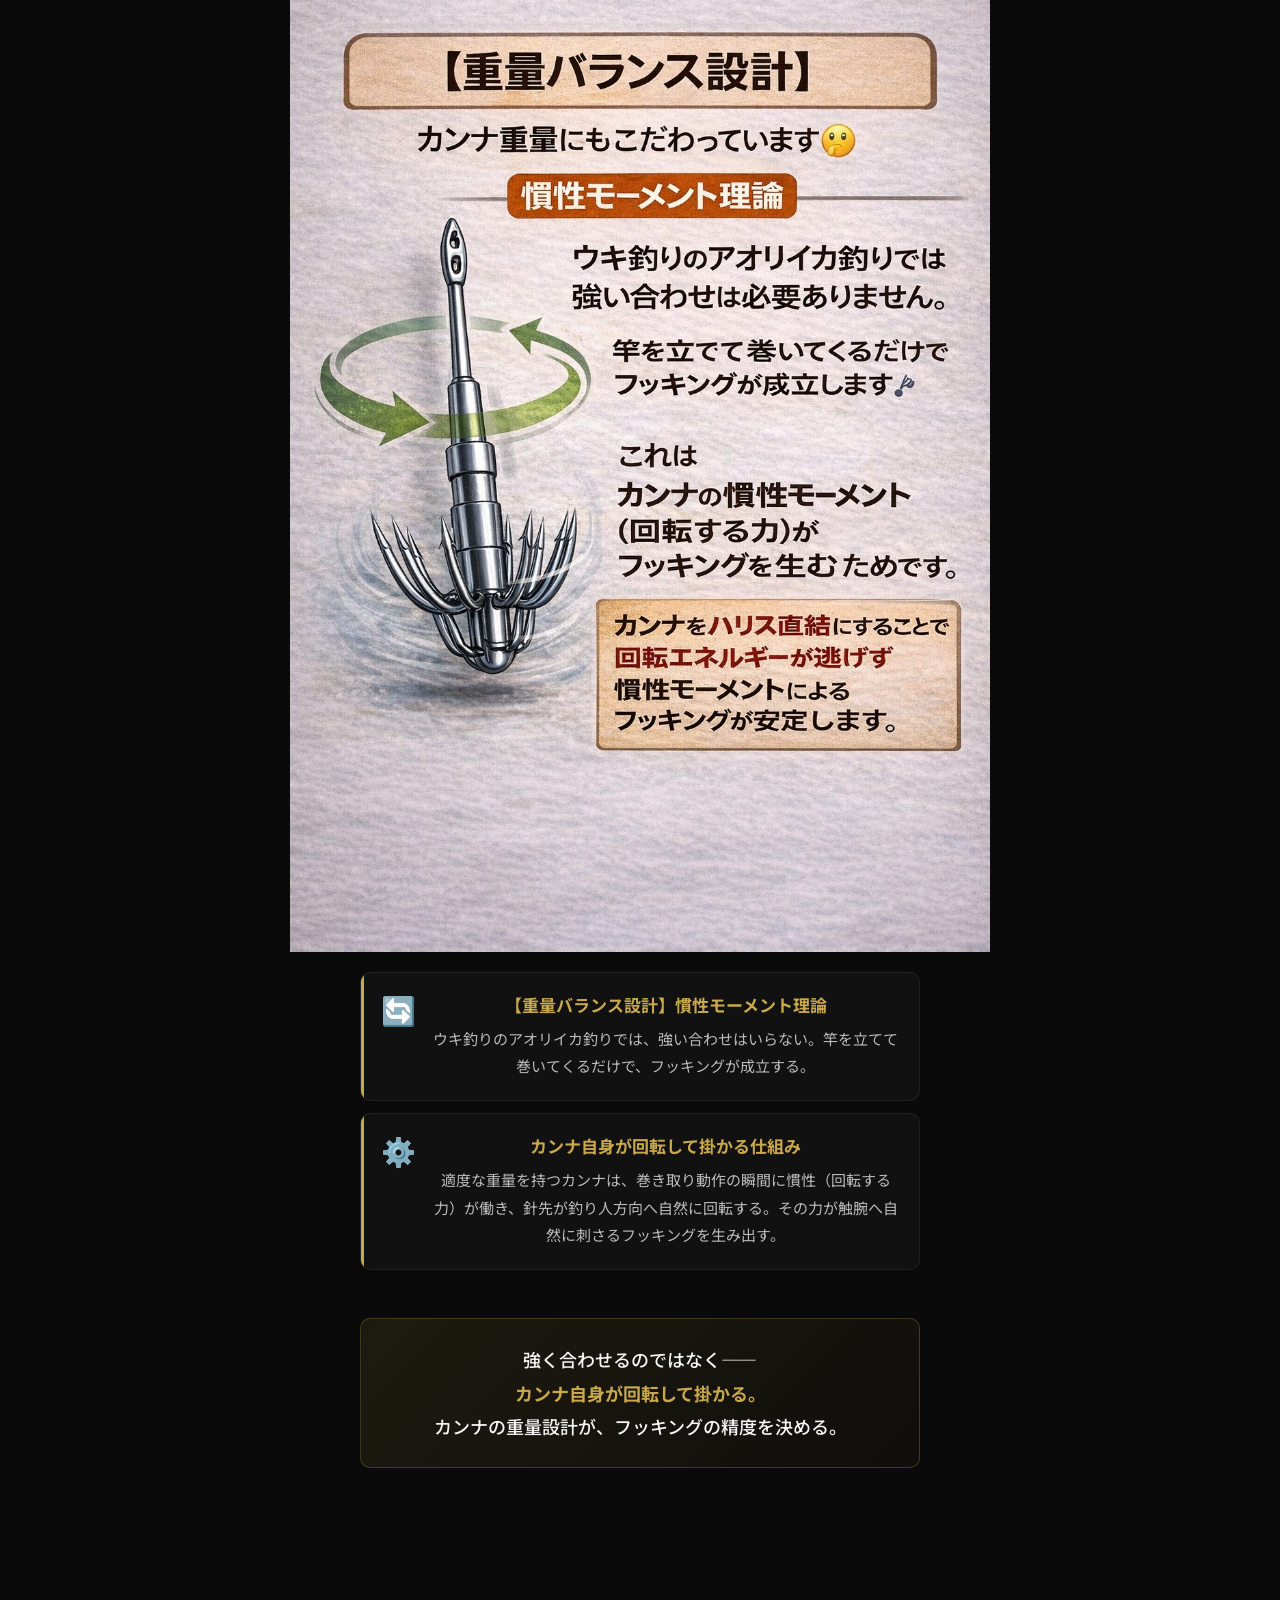
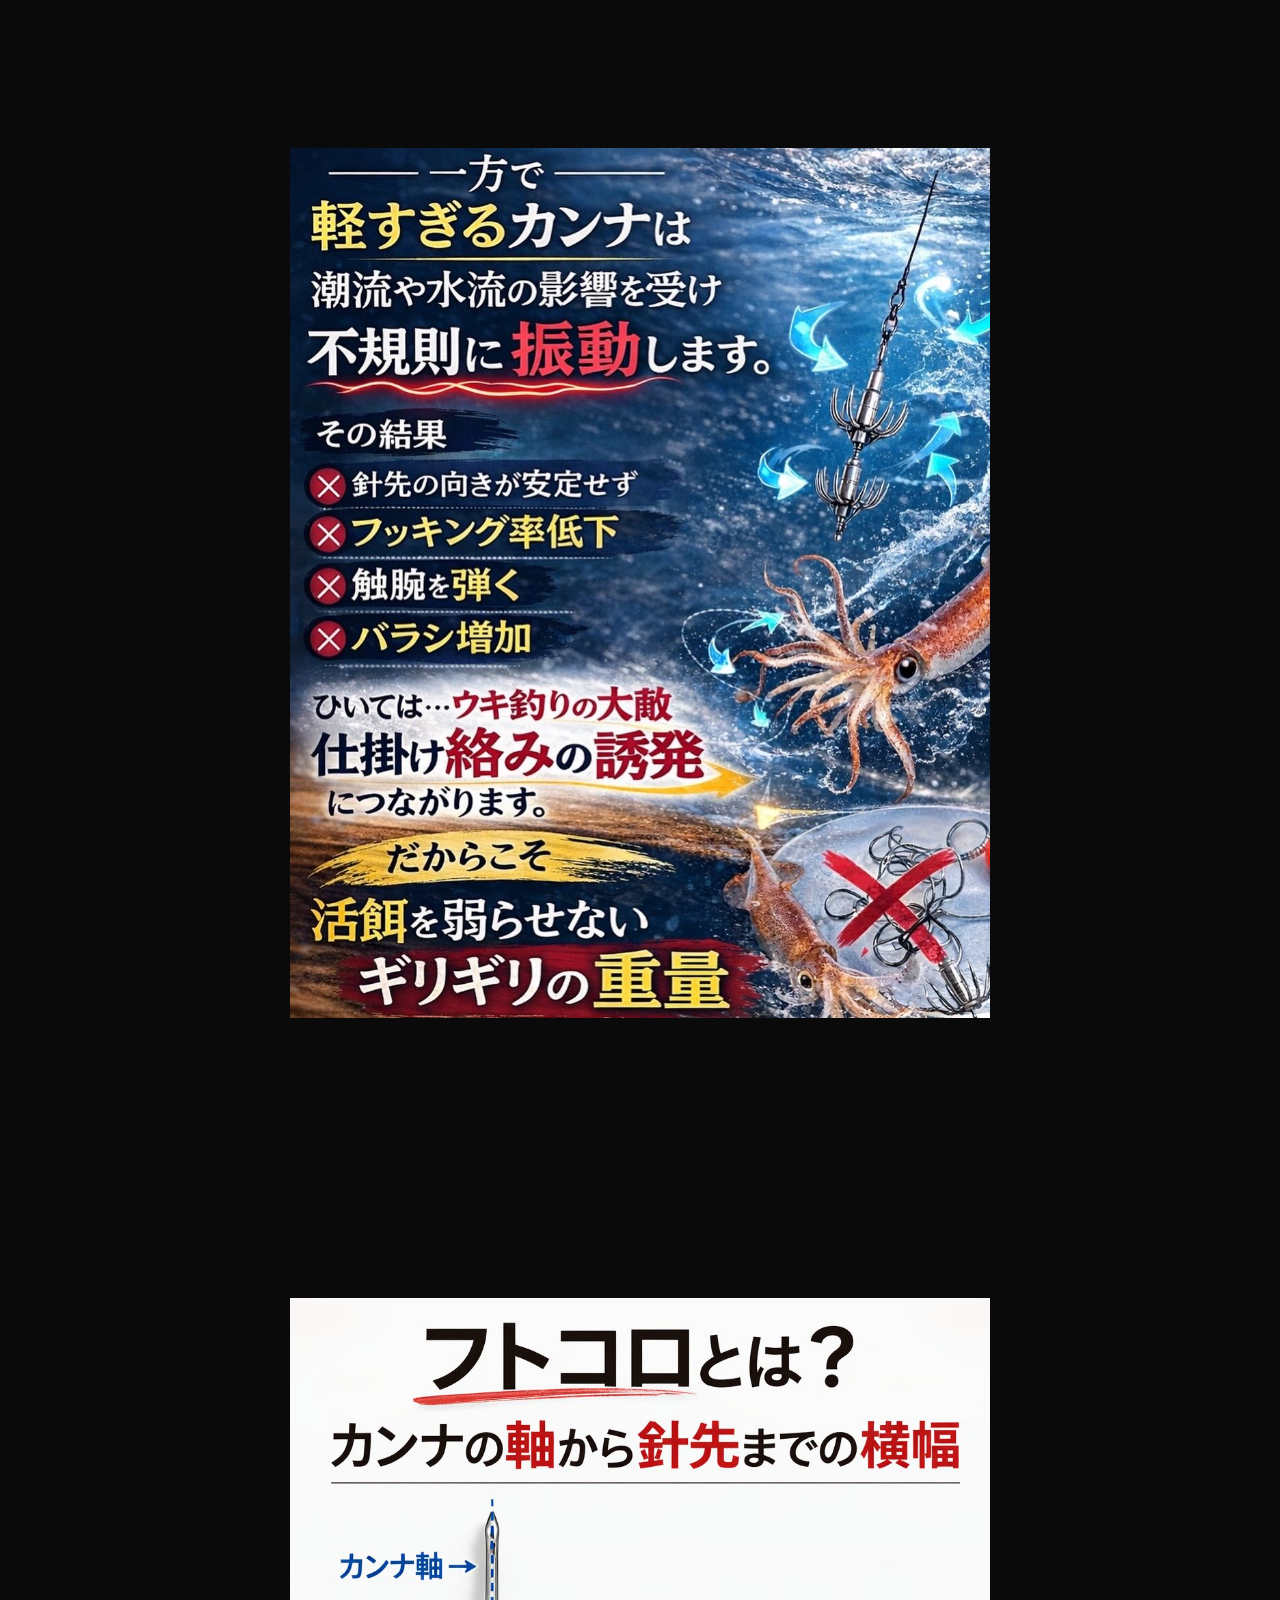
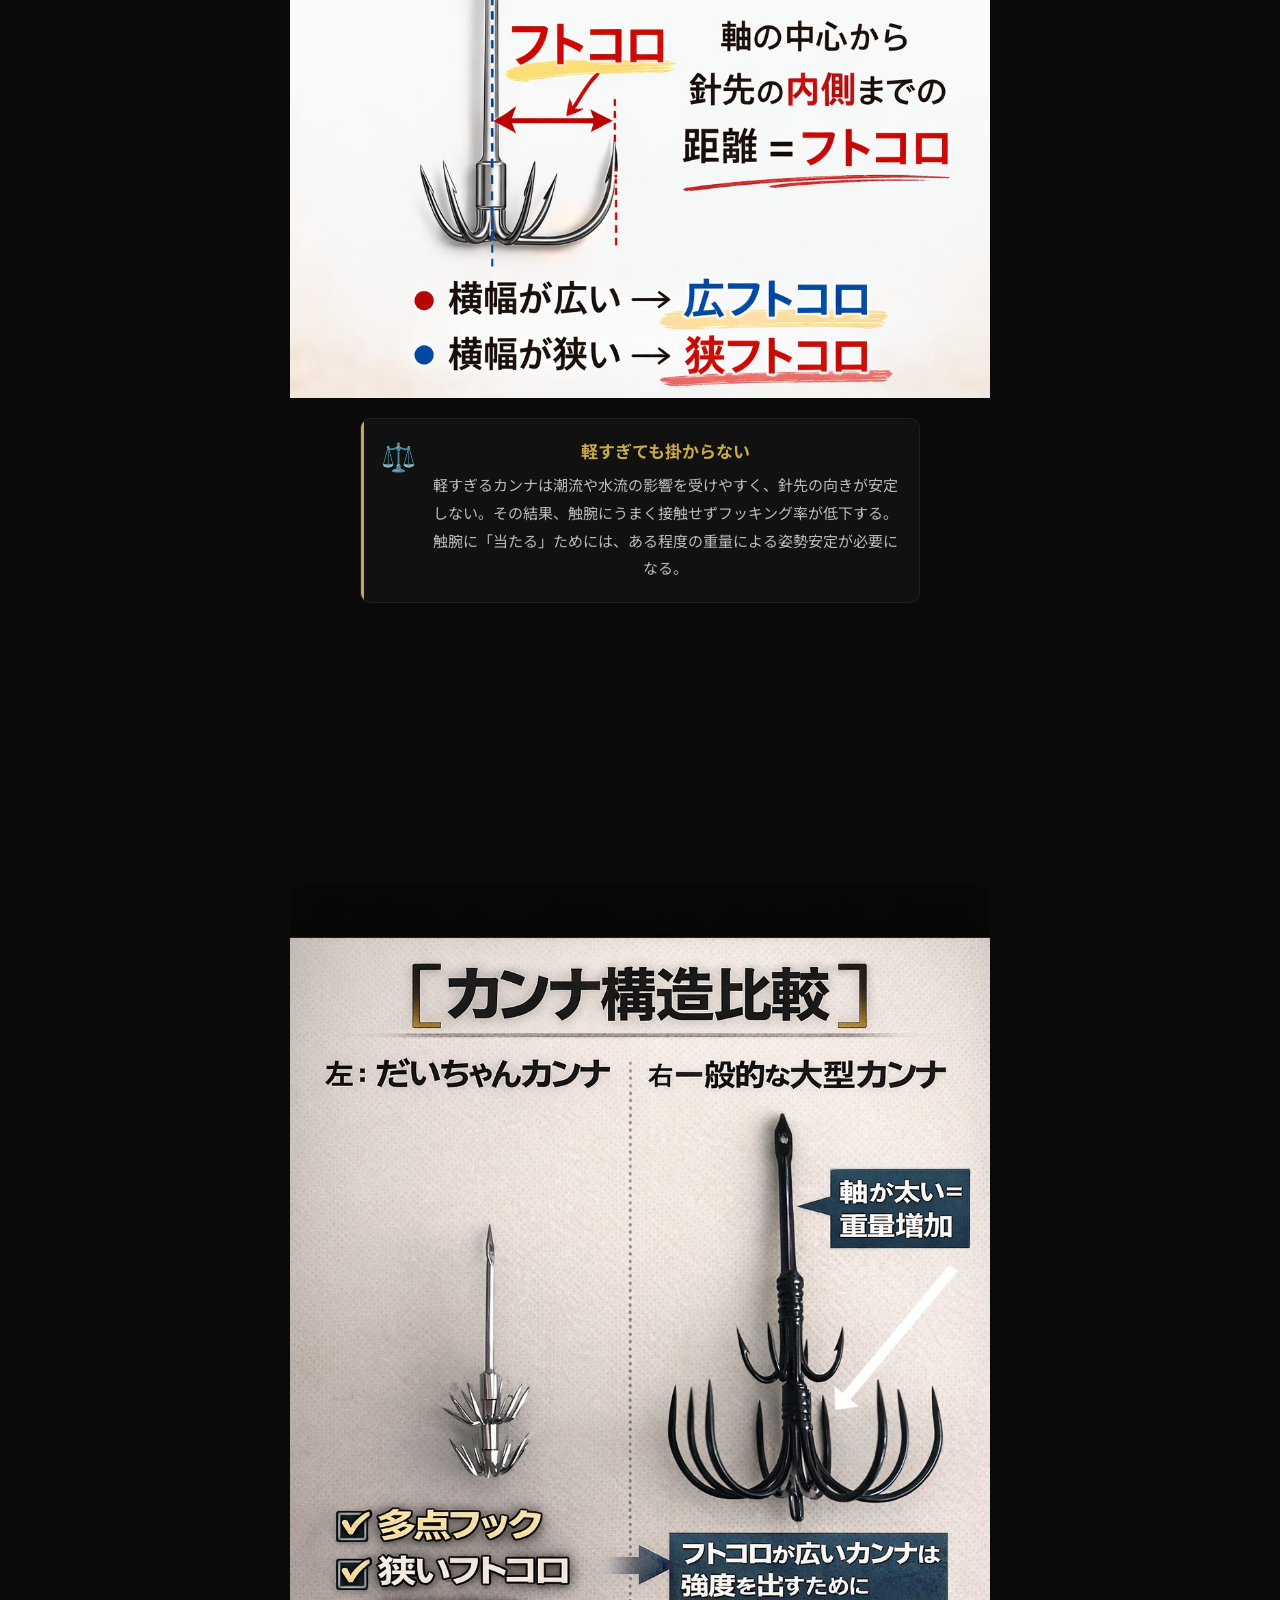
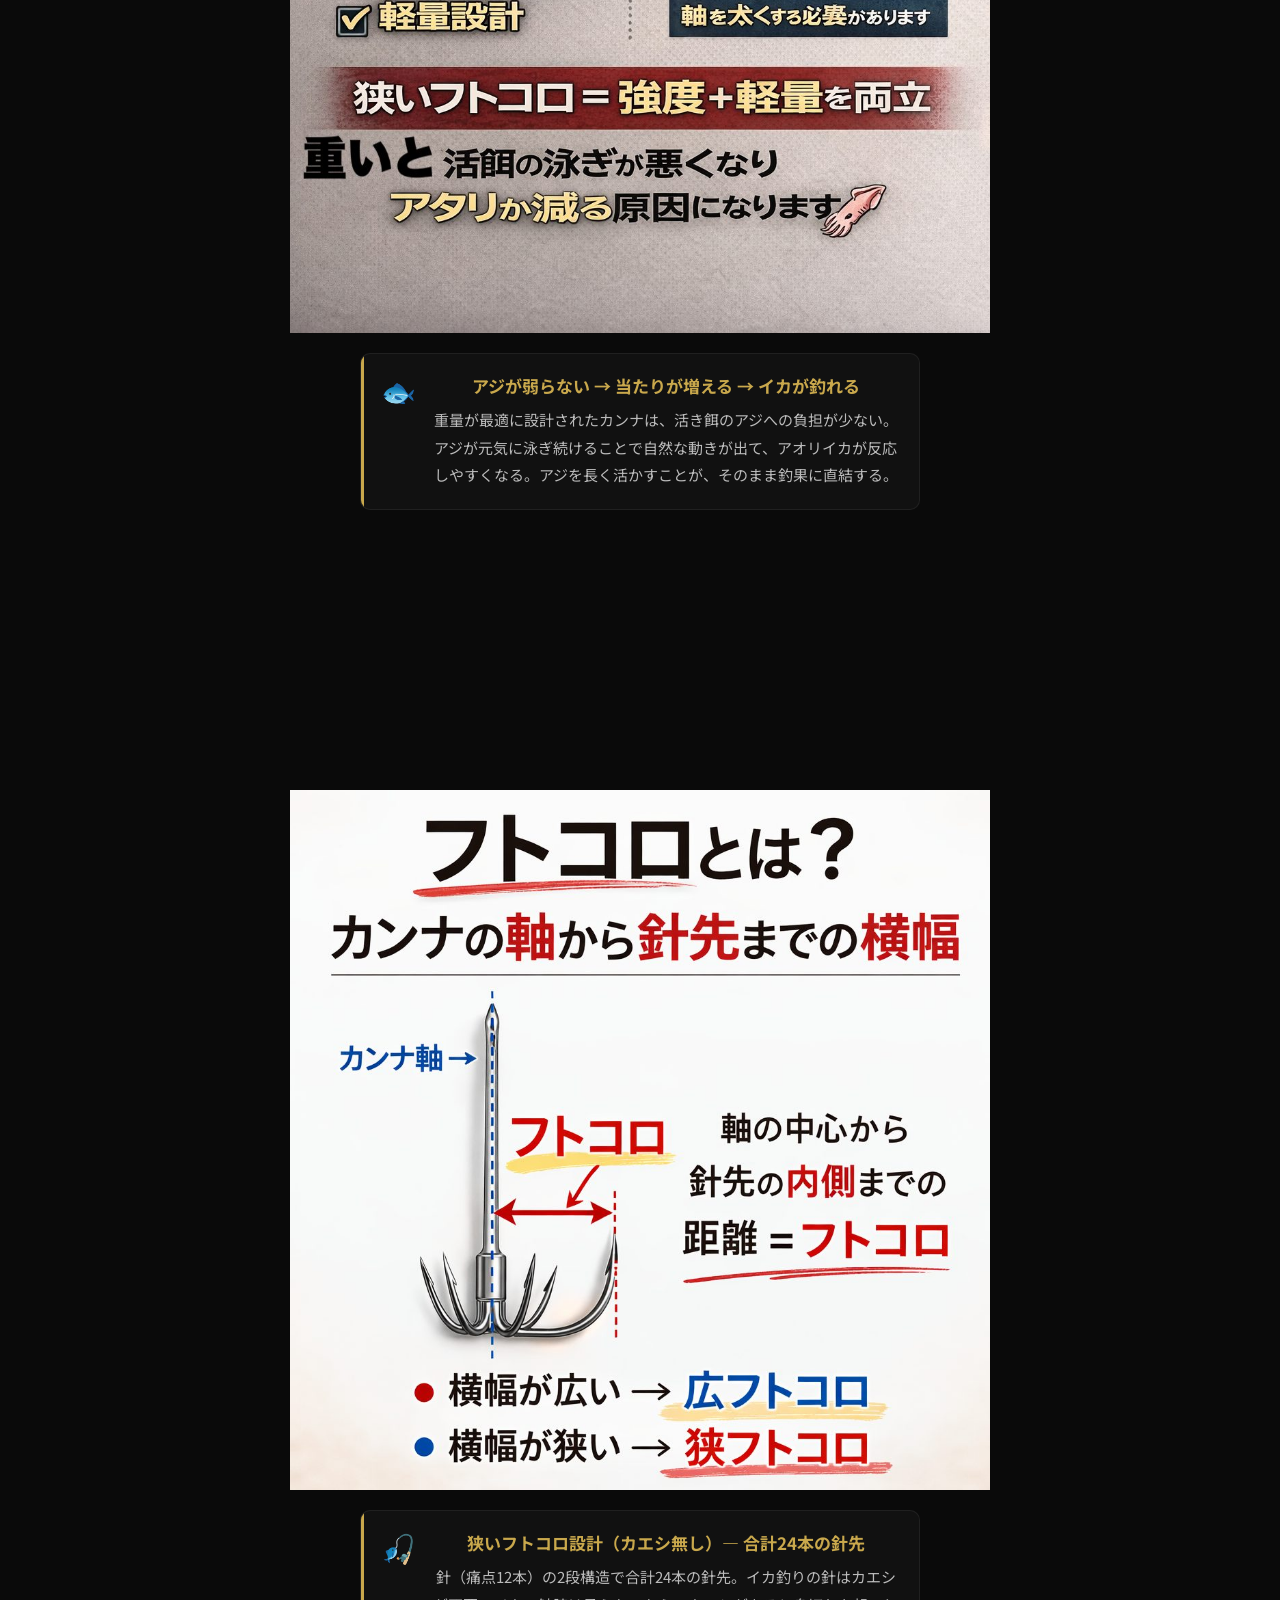
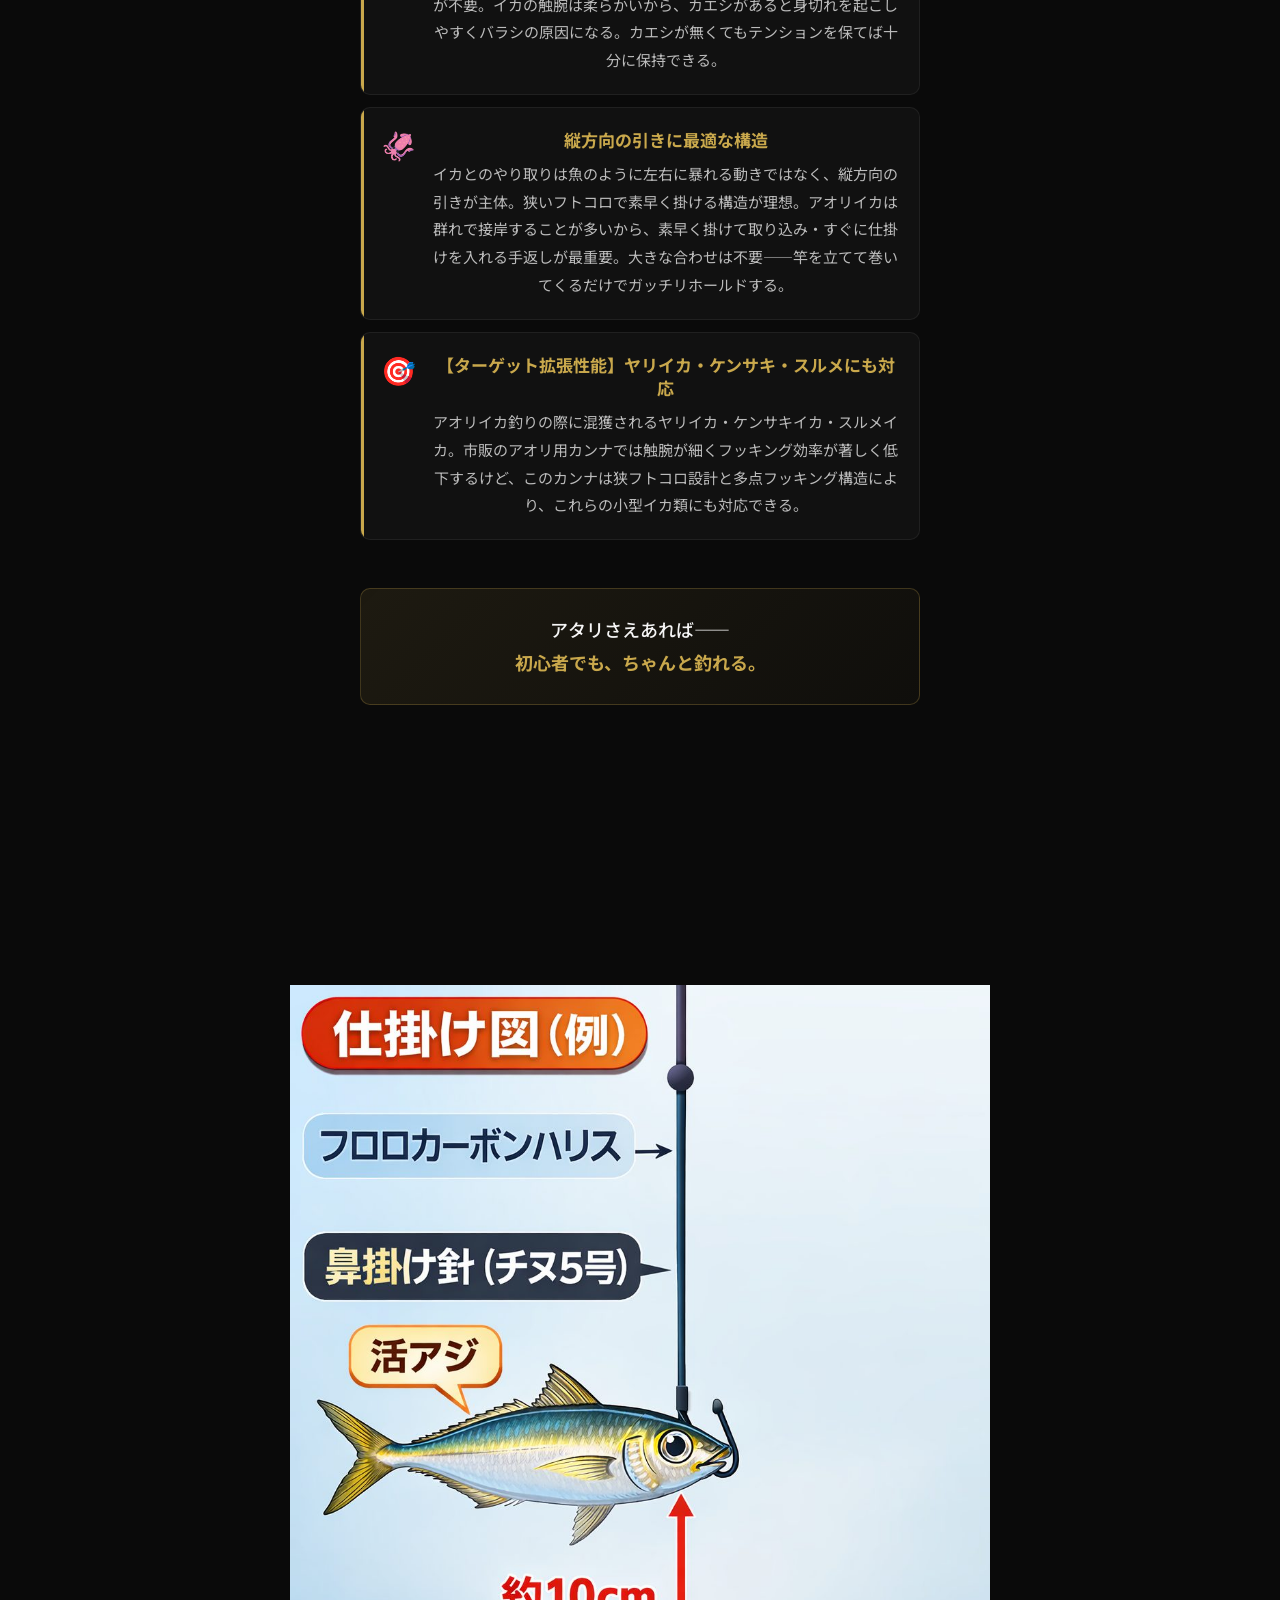
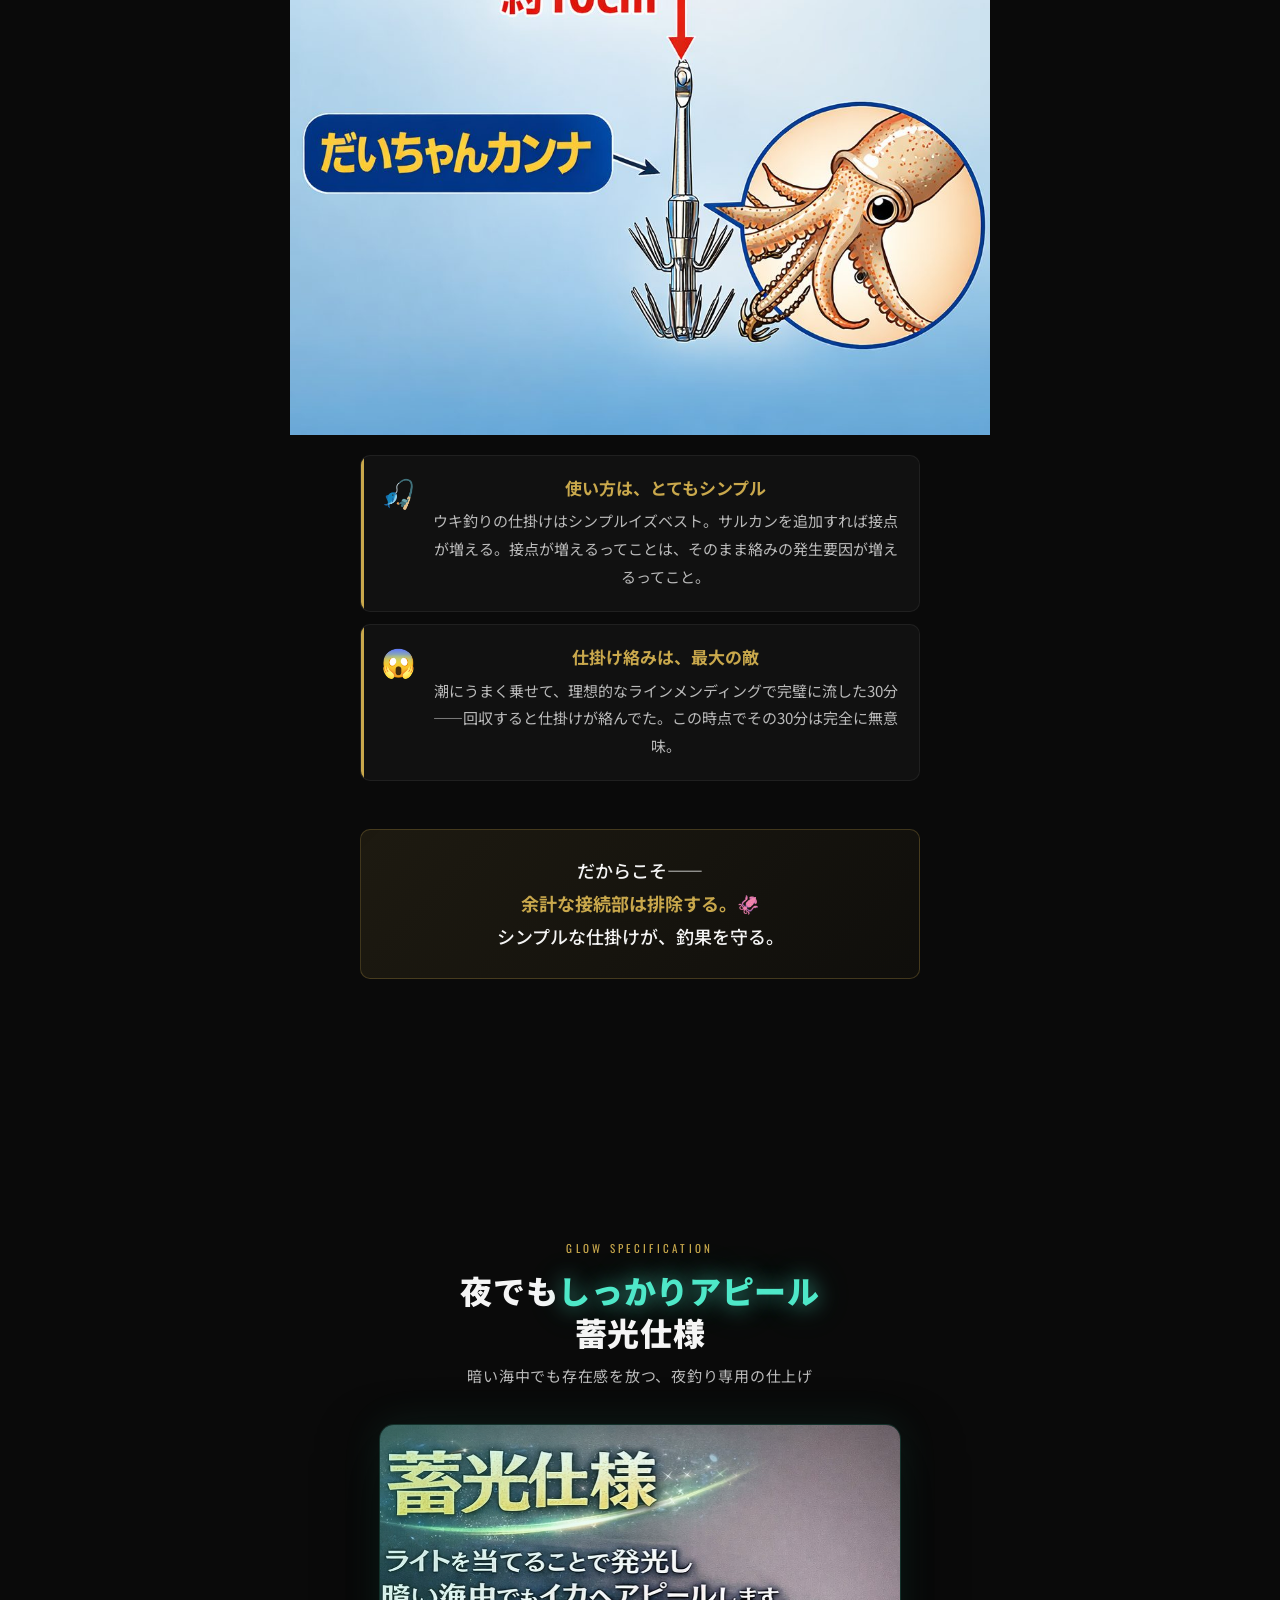
==== commit ebc5e3fc: "Rebuild kanna page from original layout" ====
--- a/aoriika-kanna.html
+++ b/aoriika-kanna.html
@@ -1,152 +1,1007 @@
-<!doctype html>
+<!DOCTYPE html>
 <html lang="ja">
-  <head>
-    <meta charset="utf-8">
-    <meta name="viewport" content="width=device-width, initial-scale=1">
-    <title>自作カンナの紹介｜伊豆釣具オンライン合同会社</title>
-    <meta name="description" content="伊豆釣具オンライン合同会社が取り扱うアオリイカ用品、自作カンナ、仕掛け関連用品の紹介ページです。">
-    <meta name="format-detection" content="telephone=no">
-    <link rel="canonical" href="https://izuokappari.com/aoriika-kanna.html">
-    <link rel="icon" href="./assets/izu-logo.jpg" type="image/jpeg">
-    <link rel="stylesheet" href="./styles.css">
-  </head>
-  <body>
-    <header class="site-header" data-header>
-      <a class="brand" href="index.html#top" aria-label="伊豆釣具オンライン合同会社 トップへ">
-        <span class="brand-mark">
-          <img src="./assets/izu-logo.jpg" alt="伊豆釣具オンライン合同会社 ロゴ">
-        </span>
-        <span class="brand-text">
-          <strong>伊豆釣具オンライン合同会社</strong>
-          <small>Izu Tsurigu Online LLC</small>
-        </span>
-      </a>
-      <button class="menu-button" type="button" data-menu-button aria-expanded="false" aria-controls="site-nav">
-        <span></span>
-        <span></span>
-        <span></span>
-        メニュー
-      </button>
-      <nav class="site-nav" id="site-nav" data-nav aria-label="主要メニュー">
-        <a href="index.html#business">事業内容</a>
-        <a href="index.html#channels">販売チャネル</a>
-        <a href="index.html#products">取扱商品</a>
-        <a href="index.html#company">会社概要</a>
-        <a href="index.html#contact">お問い合わせ</a>
-      </nav>
-    </header>
-
-    <main id="top">
-      <section class="kanna-hero">
-        <img src="assets/aoriika-catch.jpg" alt="アオリイカ釣果写真">
-        <div class="kanna-hero-copy">
-          <p class="eyebrow">Aoriika Kanna</p>
-          <h1>自作カンナの紹介</h1>
-          <p>
-            アオリイカ釣りで使用するカンナ、仕掛け関連用品、接続パーツを紹介しています。
-            実釣での扱いやすさを重視し、販売チャネルにて順次取り扱っています。
-          </p>
-          <div class="hero-actions">
-            <a class="button primary" href="#lineup">ラインナップを見る</a>
-            <a class="button outline" href="index.html#products">取扱商品へ戻る</a>
-          </div>
-        </div>
-      </section>
-
-      <section class="section kanna-dark">
-        <div class="section-heading">
-          <p class="eyebrow">Concept</p>
-          <h2>実釣での使いやすさを重視したカンナ</h2>
-          <p>アオリイカ釣りで必要になる操作性、交換のしやすさ、仕掛け全体との相性を考慮して用品を選定しています。</p>
-        </div>
-        <div class="kanna-feature-grid">
-          <article>
-            <span>01</span>
-            <h3>扱いやすい形状</h3>
-            <p>仕掛けに組み込みやすく、釣行前後の確認や交換がしやすい用品を中心に取り扱っています。</p>
-          </article>
-          <article>
-            <span>02</span>
-            <h3>実釣向けの構成</h3>
-            <p>ウキ釣りや活き餌を使う釣り方など、現場で使う仕掛けに合わせやすい構成を重視しています。</p>
-          </article>
-          <article>
-            <span>03</span>
-            <h3>販売チャネルで案内</h3>
-            <p>在庫状況や販売価格は、各オンライン販売チャネルの商品ページで確認できるようにしています。</p>
-          </article>
-        </div>
-      </section>
-
-      <section class="section">
-        <div class="section-heading">
-          <p class="eyebrow">Use Scene</p>
-          <h2>アオリイカ釣り向け用品</h2>
-          <p>カンナ単体だけでなく、仕掛け作りに必要な周辺パーツも含めて取り扱っています。</p>
-        </div>
-        <div class="kanna-media-layout">
-          <img src="assets/aoriika-catch.jpg" alt="アオリイカ用品の使用イメージ" loading="lazy">
-          <div class="kanna-list">
-            <article>
-              <strong>自作カンナ</strong>
-              <p>仕掛けに合わせて使用するカンナ関連用品を取り扱っています。</p>
-            </article>
-            <article>
-              <strong>仕掛け関連用品</strong>
-              <p>釣行時に使う仕掛け周辺の用品を取り扱っています。</p>
-            </article>
-            <article>
-              <strong>接続パーツ</strong>
-              <p>スナップ、スイベル、サルカンなど、仕掛け作りに使うパーツを取り扱っています。</p>
-            </article>
-          </div>
-        </div>
-      </section>
-
-      <section id="lineup" class="section muted">
-        <div class="section-heading">
-          <p class="eyebrow">Lineup</p>
-          <h2>主なラインナップ</h2>
-          <p>販売状況に応じて、各販売チャネルにて商品を掲載しています。</p>
-        </div>
-        <div class="kanna-lineup">
-          <article>
-            <span>AJI RIG</span>
-            <h3>アジ用仕掛け</h3>
-            <p>活き餌を使うアオリイカ釣り向けの仕掛け関連用品です。</p>
-            <a href="https://store.shopping.yahoo.co.jp/izuokappari-store/aori4.html?openExternalBrowser=1" target="_blank" rel="noopener">Yahoo!ショッピングで見る</a>
-          </article>
-          <article>
-            <span>BAIT RIG</span>
-            <h3>小型ベイト対応仕掛け</h3>
-            <p>小型の活き餌を使う釣り方に合わせた仕掛け関連用品です。</p>
-            <a href="https://store.shopping.yahoo.co.jp/izuokappari-store/binnbinn4.html?openExternalBrowser=1" target="_blank" rel="noopener">Yahoo!ショッピングで見る</a>
-          </article>
-          <article>
-            <span>KANNA ONLY</span>
-            <h3>カンナ単品</h3>
-            <p>仕掛けを自作・調整する方向けのカンナ単品です。</p>
-            <a href="https://store.shopping.yahoo.co.jp/izuokappari-store/aorik5.html?openExternalBrowser=1" target="_blank" rel="noopener">Yahoo!ショッピングで見る</a>
-          </article>
-        </div>
-        <div class="page-actions">
-          <a class="button primary" href="index.html#channels">販売チャネルを見る</a>
-          <a class="button outline dark" href="index.html#contact">お問い合わせ</a>
-        </div>
-      </section>
-    </main>
-
-    <footer class="site-footer">
-      <div class="footer-brand">
-        <img class="footer-logo" src="./assets/izu-logo.jpg" alt="" loading="lazy">
-        <div>
-          <strong>伊豆釣具オンライン合同会社</strong>
-          <span>法人番号 6021003017602</span>
-        </div>
-      </div>
-      <small>© 2026 Izu Tsurigu Online LLC. All Rights Reserved.</small>
-    </footer>
-
-    <script src="./script.js"></script>
-  </body>
+<head>
+  <meta charset="UTF-8" />
+  <meta name="viewport" content="width=device-width, initial-scale=1.0" />
+  <title>自作カンナの紹介｜伊豆釣具オンライン合同会社</title>
+  <meta name="description" content="アオリイカ釣り向けの自作カンナ、仕掛け関連用品を紹介する伊豆釣具オンライン合同会社のページです。" />
+  <link rel="preconnect" href="https://fonts.googleapis.com" />
+  <link rel="preconnect" href="https://fonts.gstatic.com" crossorigin />
+  <link href="https://fonts.googleapis.com/css2?family=Noto+Sans+JP:wght@300;400;500;700;900&family=Oswald:wght@400;600;700&display=swap" rel="stylesheet" />
+
+  <style>
+    *, *::before, *::after { box-sizing: border-box; margin: 0; padding: 0; }
+    :root {
+      --black: #0a0a0a; --dark: #111111; --dark2: #1a1a1a; --dark3: #222222;
+      --gold: #c9a84c; --gold-light: #e2c476; --white: #f5f5f5;
+      --gray: #888888; --gray-light: #bbbbbb;
+      --font-jp: 'Noto Sans JP', sans-serif; --font-en: 'Oswald', sans-serif;
+    }
+    html { scroll-behavior: smooth; }
+    body { background: var(--black); color: var(--white); font-family: var(--font-jp); font-size: 16px; line-height: 1.8; overflow-x: hidden; }
+    img { max-width: 100%; display: block; }
+    a { color: inherit; text-decoration: none; }
+
+    /* FADE-IN */
+    .fade-in { opacity: 0; transform: translateY(40px); transition: opacity 0.8s ease, transform 0.8s ease; }
+    .fade-in.visible { opacity: 1; transform: translateY(0); }
+    .fade-in-delay-1 { transition-delay: 0.1s; } .fade-in-delay-2 { transition-delay: 0.2s; }
+    .fade-in-delay-3 { transition-delay: 0.3s; } .fade-in-delay-4 { transition-delay: 0.4s; }
+    .fade-in-delay-5 { transition-delay: 0.5s; }
+
+    /* COMMON */
+    section { padding: 80px 20px; }
+    .container { max-width: 680px; margin: 0 auto; }
+    .section-label { font-family: var(--font-en); font-size: 11px; letter-spacing: 0.3em; color: var(--gold); text-transform: uppercase; margin-bottom: 12px; display: block; }
+    .section-title { font-size: clamp(24px, 6vw, 36px); font-weight: 700; line-height: 1.4; margin-bottom: 32px; }
+    .section-title span { color: var(--gold); }
+    .divider { width: 40px; height: 2px; background: var(--gold); margin: 24px 0; }
+
+    /* HEADER */
+    header { position: fixed; top: 0; left: 0; right: 0; z-index: 100; padding: 16px 24px; display: flex; align-items: center; justify-content: space-between; background: linear-gradient(to bottom, rgba(0,0,0,0.8), transparent); backdrop-filter: blur(4px); }
+    .header-logo { font-family: var(--font-en); font-size: 14px; font-weight: 700; letter-spacing: 0.15em; color: var(--gold); }
+    .header-logo span { display: block; font-size: 10px; font-weight: 400; color: var(--gray-light); letter-spacing: 0.2em; }
+    .header-cta { background: var(--gold); color: var(--black); padding: 10px 18px; border-radius: 4px; font-size: 12px; font-weight: 700; transition: background 0.3s, transform 0.2s; }
+    .header-cta:hover { background: var(--gold-light); transform: translateY(-1px); }
+
+    /* HERO */
+    #hero { position: relative; min-height: 100svh; display: flex; align-items: center; justify-content: center; overflow: hidden; padding: 0; }
+    .hero-bg-dummy {
+      position: absolute; inset: 0;
+      background: url('assets/kanna/ika14.jpg') center/cover no-repeat;
+      filter: brightness(0.28);
+    }
+    .hero-bg-overlay {
+      position: absolute; inset: 0;
+      background: linear-gradient(180deg, rgba(0,0,0,0.3) 0%, rgba(0,0,0,0.1) 40%, rgba(0,0,0,0.5) 100%);
+      pointer-events: none;
+    }
+    .hero-wave { position: absolute; bottom: 0; left: 0; right: 0; height: 200px; background: linear-gradient(to top, rgba(0,0,0,0.8), transparent); pointer-events: none; }
+    .stars { position: absolute; inset: 0; pointer-events: none; }
+    .star { position: absolute; width: 2px; height: 2px; background: white; border-radius: 50%; animation: twinkle var(--dur,3s) var(--delay,0s) infinite alternate; }
+    @keyframes twinkle { 0%{opacity:0.1} 100%{opacity:0.8} }
+    .hero-content { position: relative; z-index: 2; text-align: center; padding: 120px 24px 80px; }
+    .hero-badge { display: inline-block; border: 1px solid var(--gold); color: var(--gold); font-family: var(--font-en); font-size: 10px; letter-spacing: 0.35em; padding: 6px 16px; margin-bottom: 28px; animation: fadeSlideDown 1s ease forwards; }
+    @keyframes fadeSlideDown { from{opacity:0;transform:translateY(-10px)} to{opacity:1;transform:translateY(0)} }
+    .hero-title { font-size: clamp(36px,10vw,72px); font-weight: 900; line-height: 1.15; letter-spacing: -0.02em; margin-bottom: 8px; animation: fadeSlideUp 1s 0.2s ease both; }
+    .hero-title .gold { color: var(--gold); }
+    .hero-title .outline { -webkit-text-stroke: 1px var(--white); color: transparent; }
+    .hero-subtitle { font-size: clamp(13px,3.5vw,18px); color: var(--gray-light); letter-spacing: 0.15em; margin-bottom: 40px; animation: fadeSlideUp 1s 0.4s ease both; }
+    .hero-catch { font-size: clamp(15px,4vw,20px); font-weight: 500; color: var(--white); line-height: 1.7; margin-bottom: 48px; animation: fadeSlideUp 1s 0.6s ease both; }
+    .hero-catch strong { color: var(--gold); }
+    @keyframes fadeSlideUp { from{opacity:0;transform:translateY(20px)} to{opacity:1;transform:translateY(0)} }
+    .hero-scroll { position: absolute; bottom: 32px; left: 50%; transform: translateX(-50%); display: flex; flex-direction: column; align-items: center; gap: 8px; font-family: var(--font-en); font-size: 10px; letter-spacing: 0.2em; color: var(--gray); animation: bounce 2s infinite; }
+    .hero-scroll::after { content:''; display:block; width:1px; height:40px; background:linear-gradient(to bottom,var(--gray),transparent); }
+    @keyframes bounce { 0%,100%{transform:translateX(-50%) translateY(0)} 50%{transform:translateX(-50%) translateY(6px)} }
+
+    /* EMPATHY */
+    #empathy { background: var(--dark); }
+    .empathy-list { list-style: none; display: flex; flex-direction: column; }
+    .empathy-item { border-top: 1px solid rgba(255,255,255,0.06); padding: 24px 0; display: flex; align-items: flex-start; gap: 16px; }
+    .empathy-item:last-child { border-bottom: 1px solid rgba(255,255,255,0.06); }
+    .empathy-icon { font-size: 22px; flex-shrink: 0; margin-top: 2px; }
+    .empathy-text { font-size: clamp(14px,4vw,16px); color: var(--gray-light); line-height: 1.7; }
+    .empathy-text strong { color: var(--white); font-weight: 700; display: block; margin-bottom: 4px; }
+    .empathy-answer { margin-top: 48px; background: linear-gradient(135deg,rgba(201,168,76,0.08),rgba(201,168,76,0.02)); border: 1px solid rgba(201,168,76,0.2); border-radius: 8px; padding: 28px 24px; }
+    .empathy-answer p { font-size: clamp(16px,4.5vw,19px); font-weight: 500; line-height: 1.8; }
+    .empathy-answer p strong { color: var(--gold); }
+
+    /* CONCEPT */
+    #concept { background: var(--black); }
+    .concept-block { margin-bottom: 48px; }
+    .concept-number { font-family: var(--font-en); font-size: 56px; font-weight: 700; color: rgba(201,168,76,0.15); line-height: 1; margin-bottom: -8px; }
+    .concept-heading { font-size: clamp(18px,5vw,22px); font-weight: 700; margin-bottom: 16px; }
+    .concept-text { font-size: clamp(14px,4vw,16px); color: var(--gray-light); line-height: 1.9; }
+    .concept-quote { margin-top: 48px; padding-left: 20px; border-left: 3px solid var(--gold); }
+    .concept-quote p { font-size: clamp(15px,4vw,17px); color: var(--gray-light); line-height: 1.9; font-style: italic; }
+    .concept-quote .quote-author { margin-top: 12px; font-size: 13px; color: var(--gold); font-style: normal; font-weight: 500; }
+
+    /* HOOKING */
+    #hooking { background: var(--dark); overflow: hidden; }
+    .hooking-image-wrap { position: relative; width: 100%; max-width: 480px; margin: 0 auto 40px; border-radius: 12px; overflow: hidden; box-shadow: 0 24px 60px rgba(0,0,0,0.7); }
+    .hooking-image-wrap.fade-in { transform: translateY(40px) scale(0.96); opacity: 0; transition: opacity 0.9s ease, transform 0.9s ease; }
+    .hooking-image-wrap.fade-in.visible { transform: translateY(0) scale(1); opacity: 1; }
+    .hooking-image-wrap img { width: 100%; height: auto; display: block; transition: transform 6s ease; }
+    .hooking-image-wrap:hover img { transform: scale(1.04); }
+    .hooking-image-wrap::after { content:''; position:absolute; bottom:0; left:0; right:0; height:50%; background:linear-gradient(to top,rgba(10,10,10,0.7),transparent); pointer-events:none; }
+    .hooking-badge { position:absolute; top:14px; left:14px; background:rgba(201,168,76,0.15); border:1px solid rgba(201,168,76,0.4); color:var(--gold); font-size:11px; font-weight:700; letter-spacing:0.1em; padding:5px 12px; border-radius:50px; z-index:2; backdrop-filter:blur(4px); }
+    .hooking-cards { display:flex; flex-direction:column; gap:20px; margin-top:40px; }
+    .hooking-card { display:flex; align-items:flex-start; gap:16px; background:rgba(255,255,255,0.03); border:1px solid rgba(255,255,255,0.06); border-radius:10px; padding:20px; position:relative; overflow:hidden; }
+    .hooking-card::before { content:''; position:absolute; left:0; top:0; bottom:0; width:3px; background:var(--gold); border-radius:3px 0 0 3px; }
+    .hooking-card-icon { font-size:28px; flex-shrink:0; line-height:1; margin-top:2px; }
+    .hooking-card-body h3 { font-size:clamp(15px,4vw,17px); font-weight:700; color:var(--gold); margin-bottom:8px; line-height:1.4; }
+    .hooking-card-body p { font-size:clamp(13px,3.5vw,15px); color:var(--gray-light); line-height:1.85; }
+    .hooking-conclusion { margin-top:36px; background:linear-gradient(135deg,rgba(201,168,76,0.1),rgba(201,168,76,0.03)); border:1px solid rgba(201,168,76,0.25); border-radius:10px; padding:24px 20px; text-align:center; }
+    .hooking-conclusion p { font-size:clamp(15px,4.5vw,18px); font-weight:500; line-height:1.85; }
+    .hooking-conclusion strong { color:var(--gold); font-weight:700; }
+
+    /* ============================
+       蓄光セクション
+    ============================ */
+    #glow {
+      background: var(--black);
+      padding: 80px 20px;
+      overflow: hidden;
+    }
+
+    .glow-heading {
+      font-size: clamp(22px, 6vw, 32px);
+      font-weight: 900;
+      line-height: 1.3;
+      text-align: center;
+      margin-bottom: 8px;
+      letter-spacing: 0.02em;
+    }
+    .glow-heading .glow-text {
+      color: #4ee8c8;
+      text-shadow: 0 0 20px rgba(78, 232, 200, 0.6), 0 0 40px rgba(78, 232, 200, 0.3);
+    }
+    .glow-subheading {
+      text-align: center;
+      font-size: clamp(13px, 3.5vw, 15px);
+      color: var(--gray-light);
+      margin-bottom: 36px;
+      letter-spacing: 0.05em;
+    }
+
+    /* 蓄光画像
+       差し替えポイント: src="assets/kanna/chikko.jpg" → 別ファイル名の場合は変更 */
+    .glow-image-wrap {
+      width: 100%;
+      max-width: 520px;
+      margin: 0 auto 40px;
+      border-radius: 14px;
+      overflow: hidden;
+      box-shadow:
+        0 0 0 1px rgba(78, 232, 200, 0.15),
+        0 0 40px rgba(78, 232, 200, 0.1),
+        0 24px 60px rgba(0, 0, 0, 0.8);
+      position: relative;
+    }
+    .glow-image-wrap.fade-in {
+      transform: translateY(40px) scale(0.97);
+      opacity: 0;
+      transition: opacity 1s ease, transform 1s ease;
+    }
+    .glow-image-wrap.fade-in.visible {
+      transform: translateY(0) scale(1);
+      opacity: 1;
+    }
+    .glow-image-wrap img {
+      width: 100%;
+      height: auto;
+      display: block;
+      transition: transform 8s ease;
+    }
+    .glow-image-wrap:hover img { transform: scale(1.03); }
+
+    /* グロー枠の光エフェクト */
+    .glow-image-wrap::before {
+      content: '';
+      position: absolute;
+      inset: -1px;
+      border-radius: 14px;
+      background: linear-gradient(135deg, rgba(78,232,200,0.3), transparent 40%, transparent 60%, rgba(78,232,200,0.15));
+      pointer-events: none;
+      z-index: 1;
+    }
+
+    /* 3つのポイントリスト */
+    .glow-points {
+      display: flex;
+      flex-direction: column;
+      gap: 16px;
+      margin-bottom: 44px;
+      max-width: 520px;
+      margin-left: auto;
+      margin-right: auto;
+    }
+    .glow-point {
+      display: flex;
+      align-items: center;
+      gap: 14px;
+      background: rgba(78, 232, 200, 0.04);
+      border: 1px solid rgba(78, 232, 200, 0.12);
+      border-radius: 10px;
+      padding: 16px 18px;
+    }
+    .glow-point-icon {
+      width: 40px;
+      height: 40px;
+      border-radius: 50%;
+      background: rgba(78, 232, 200, 0.1);
+      border: 1px solid rgba(78, 232, 200, 0.25);
+      display: flex;
+      align-items: center;
+      justify-content: center;
+      font-size: 18px;
+      flex-shrink: 0;
+    }
+    .glow-point-text {
+      font-size: clamp(14px, 4vw, 16px);
+      font-weight: 500;
+      color: var(--white);
+      line-height: 1.5;
+    }
+    .glow-point-text span {
+      display: block;
+      font-size: clamp(11px, 3vw, 13px);
+      color: var(--gray-light);
+      font-weight: 400;
+      margin-top: 2px;
+    }
+
+    /* セクション内購入ボタン */
+    .glow-btn-wrap {
+      display: flex;
+      flex-direction: column;
+      gap: 14px;
+      max-width: 400px;
+      margin: 0 auto;
+    }
+    .btn-glow-yahoo {
+      display: flex;
+      align-items: center;
+      justify-content: center;
+      gap: 10px;
+      background: #ff0033;
+      color: white;
+      padding: 18px 24px;
+      border-radius: 8px;
+      font-size: clamp(15px, 4.5vw, 17px);
+      font-weight: 700;
+      width: 100%;
+      min-height: 60px;
+      transition: transform 0.2s, box-shadow 0.2s;
+      /* 差し替えポイント: href="https://store.shopping.yahoo.co.jp/..." に変更 */
+    }
+    .btn-glow-yahoo:hover { transform: translateY(-3px); box-shadow: 0 10px 28px rgba(255,0,51,0.4); }
+    .btn-glow-mercari {
+      display: flex;
+      align-items: center;
+      justify-content: center;
+      gap: 10px;
+      background: linear-gradient(135deg, #e03e2e, #c0392b);
+      color: white;
+      padding: 18px 24px;
+      border-radius: 8px;
+      font-size: clamp(15px, 4.5vw, 17px);
+      font-weight: 700;
+      width: 100%;
+      min-height: 60px;
+      transition: transform 0.2s, box-shadow 0.2s;
+      /* 差し替えポイント: href="https://jp.mercari.com/item/..." に変更 */
+    }
+    .btn-glow-mercari:hover { transform: translateY(-3px); box-shadow: 0 10px 28px rgba(192,57,43,0.5); }
+
+    /* PRODUCT */
+    #product { background: var(--dark); }
+    .product-image-main { width:100%; border-radius:8px; overflow:hidden; margin-bottom:40px; box-shadow:0 16px 48px rgba(0,0,0,0.6); }
+    .product-image-main img { width:100%; height:auto; display:block; }
+    .product-features { display:flex; flex-direction:column; gap:28px; }
+    .feature-card { display:flex; gap:20px; align-items:flex-start; }
+    .feature-icon-wrap { width:48px; height:48px; border-radius:50%; background:rgba(201,168,76,0.1); border:1px solid rgba(201,168,76,0.3); display:flex; align-items:center; justify-content:center; flex-shrink:0; font-size:22px; }
+    .feature-body h3 { font-size:clamp(15px,4vw,17px); font-weight:700; margin-bottom:6px; }
+    .feature-body p { font-size:clamp(13px,3.5vw,15px); color:var(--gray-light); line-height:1.8; }
+    .product-sub-images { display:grid; grid-template-columns:1fr 1fr; gap:12px; margin-top:40px; }
+    .product-sub-img { aspect-ratio:1; background:var(--dark3); border-radius:6px; overflow:hidden; }
+    .product-sub-img img { width:100%; height:100%; object-fit:cover; display:block; transition:transform 0.4s ease; }
+    .product-sub-img:hover img { transform:scale(1.05); }
+
+    /* RESULTS */
+    #results { background: var(--black); }
+    .slider-wrap { position:relative; overflow:hidden; border-radius:8px; margin-bottom:40px; }
+    .slider-track { display:flex; transition:transform 0.5s ease; }
+    .slide-item { min-width:100%; aspect-ratio:4/3; background:var(--dark3); overflow:hidden; position:relative; }
+    .slide-item img { width:100%; height:100%; object-fit:cover; display:block; }
+    .slide-item .slide-caption { position:absolute; bottom:0; left:0; right:0; padding:10px 14px; background:linear-gradient(to top,rgba(0,0,0,0.7),transparent); font-size:12px; color:rgba(255,255,255,0.85); letter-spacing:0.05em; }
+    .slider-dots { display:flex; justify-content:center; gap:8px; margin-top:16px; }
+    .slider-dot { width:6px; height:6px; border-radius:50%; background:var(--dark3); border:1px solid var(--gray); cursor:pointer; transition:background 0.3s; }
+    .slider-dot.active { background:var(--gold); border-color:var(--gold); }
+    .video-embed-area { width:100%; aspect-ratio:16/9; background:var(--dark3); border-radius:8px; display:flex; align-items:center; justify-content:center; flex-direction:column; gap:12px; margin-bottom:40px; border:1px dashed rgba(255,255,255,0.08); }
+    .video-embed-area .dummy-icon { font-size:48px; opacity:0.3; }
+    .video-embed-area .dummy-label { font-size:12px; color:var(--gray); text-align:center; line-height:1.6; }
+
+    /* PURCHASE */
+    #purchase { background: var(--dark); text-align:center; }
+    .purchase-lead { font-size:clamp(14px,4vw,16px); color:var(--gray-light); line-height:1.8; margin-bottom:48px; }
+    .purchase-lead strong { color:var(--white); }
+    .btn-wrap { display:flex; flex-direction:column; gap:16px; max-width:400px; margin:0 auto 48px; }
+    .btn-yahoo { display:flex; align-items:center; justify-content:center; gap:10px; background:#ff0033; color:white; padding:20px 28px; border-radius:8px; font-size:clamp(15px,4.5vw,18px); font-weight:700; transition:transform 0.2s,box-shadow 0.2s,background 0.3s; width:100%; min-height:64px; }
+    .btn-yahoo:hover { background:#e60030; transform:translateY(-3px); box-shadow:0 12px 32px rgba(255,0,51,0.4); }
+    .btn-yahoo .btn-sub { display:block; font-size:11px; font-weight:400; opacity:0.85; margin-top:2px; }
+    .btn-yahoo-inner { text-align:left; }
+    .btn-mercari { display:flex; align-items:center; justify-content:center; gap:10px; color:white; padding:20px 28px; border-radius:8px; font-size:clamp(15px,4.5vw,18px); font-weight:700; transition:transform 0.2s,box-shadow 0.2s; width:100%; min-height:64px; background:linear-gradient(135deg,#e03e2e,#c0392b); }
+    .btn-mercari:hover { transform:translateY(-3px); box-shadow:0 12px 32px rgba(192,57,43,0.5); }
+    .btn-mercari .btn-sub { display:block; font-size:11px; font-weight:400; opacity:0.85; margin-top:2px; }
+    .btn-mercari-inner { text-align:left; }
+    .btn-line { display:flex; align-items:center; justify-content:center; gap:10px; background:#06c755; color:white; padding:16px 28px; border-radius:8px; font-size:15px; font-weight:700; transition:transform 0.2s,box-shadow 0.2s; width:100%; min-height:56px; }
+    .btn-line:hover { transform:translateY(-2px); box-shadow:0 8px 24px rgba(6,199,85,0.4); }
+    .purchase-note { font-size:12px; color:var(--gray); line-height:1.7; }
+
+    /* FOOTER */
+    footer { background:var(--black); border-top:1px solid rgba(255,255,255,0.06); padding:60px 24px 40px; }
+    .footer-profile { display:flex; flex-direction:column; align-items:center; text-align:center; margin-bottom:40px; }
+    .profile-avatar { width:80px; height:80px; border-radius:50%; background:var(--dark3); border:2px solid var(--gold); display:flex; align-items:center; justify-content:center; font-size:32px; margin-bottom:16px; overflow:hidden; }
+    .profile-name { font-size:20px; font-weight:700; margin-bottom:4px; }
+    .profile-name span { color:var(--gold); }
+    .profile-title { font-family:var(--font-en); font-size:11px; color:var(--gray); letter-spacing:0.2em; margin-bottom:16px; }
+    .profile-bio { font-size:14px; color:var(--gray-light); line-height:1.8; max-width:320px; }
+    .sns-btn { width:44px; height:44px; border-radius:50%; background:var(--dark2); border:1px solid rgba(255,255,255,0.1); display:flex; align-items:center; justify-content:center; font-size:20px; transition:transform 0.2s,border-color 0.3s; }
+    .sns-btn:hover { transform:translateY(-3px); border-color:var(--gold); }
+    .footer-divider { width:100%; height:1px; background:rgba(255,255,255,0.05); margin-bottom:24px; }
+    .footer-bottom { text-align:center; font-size:12px; color:var(--gray); }
+
+    /* SCROLL TOP */
+    .scroll-top { position:fixed; bottom:24px; right:24px; width:44px; height:44px; background:var(--gold); color:var(--black); border-radius:50%; display:flex; align-items:center; justify-content:center; font-size:18px; cursor:pointer; opacity:0; transform:translateY(10px); transition:opacity 0.3s,transform 0.3s; z-index:50; border:none; }
+    .scroll-top.show { opacity:1; transform:translateY(0); }
+    .scroll-top:hover { background:var(--gold-light); }
+
+    @media(min-width:768px){
+      section { padding:100px 32px; }
+      .product-sub-images { grid-template-columns:repeat(4,1fr); }
+      .glow-points { gap:20px; }
+    }
+
+    /* LP追加セクション共通 */
+    .lp-section { text-align: center; margin: 80px 0; }
+    .lp-title { font-size: 20px; margin-bottom: 20px; }
+    .lp-image { width: 100%; max-width: 700px; height: auto; display: block; margin: 0 auto; }
+
+    /* 商品選択カード */
+    .product-select-grid { display:flex; flex-direction:column; gap:16px; max-width:560px; margin:28px auto 0; }
+    .product-select-card { background:rgba(255,255,255,0.03); border:1px solid rgba(201,168,76,0.25); border-radius:12px; padding:22px 18px; text-align:left; }
+    .product-select-num { font-family:var(--font-en); font-size:11px; letter-spacing:0.3em; color:var(--gold); margin-bottom:6px; display:block; }
+    .product-select-name { font-size:clamp(15px,4vw,17px); font-weight:700; margin-bottom:6px; }
+    .product-select-desc { font-size:clamp(12px,3.2vw,13px); color:var(--gray-light); line-height:1.7; margin-bottom:14px; }
+    .btn-wrap-mini { display:flex; gap:8px; }
+    .btn-yahoo-mini { flex:1; display:flex; align-items:center; justify-content:center; gap:4px; background:#ff0033; color:white; padding:11px 8px; border-radius:6px; font-size:clamp(11px,3vw,13px); font-weight:700; transition:transform 0.2s,box-shadow 0.2s; min-height:44px; }
+    .btn-yahoo-mini:hover { transform:translateY(-2px); box-shadow:0 8px 20px rgba(255,0,51,0.4); }
+    .btn-mercari-mini { flex:1; display:flex; align-items:center; justify-content:center; gap:4px; color:white; padding:11px 8px; border-radius:6px; font-size:clamp(11px,3vw,13px); font-weight:700; transition:transform 0.2s,box-shadow 0.2s; min-height:44px; background:linear-gradient(135deg,#e03e2e,#c0392b); }
+    .btn-mercari-mini:hover { transform:translateY(-2px); box-shadow:0 8px 20px rgba(192,57,43,0.5); }
+    @media(min-width:520px){ .product-select-grid { flex-direction:row; flex-wrap:wrap; } .product-select-card { flex:1; min-width:160px; } }
+  </style>
+</head>
+<body>
+
+<!-- HEADER -->
+<header>
+  <div class="header-logo">IZU TACKLE ONLINE<span>SELF-MADE KANNA</span></div>
+  <a href="#eat-cta" class="header-cta">商品を見る</a>
+</header>
+
+<!-- ① HERO -->
+<section id="hero">
+  <div class="hero-bg-dummy"></div>
+  <div class="hero-bg-overlay"></div>
+  <div class="stars" id="stars"></div>
+  <div class="hero-wave"></div>
+  <div class="hero-content">
+    <div class="hero-badge">AORIIKA FLOAT FISHING GEAR</div>
+    <h1 class="hero-title">
+      <span class="gold">アオリイカ</span><br>
+      <span class="outline">ウキ釣り</span><br>
+      専門カンナ
+    </h1>
+    <p class="hero-subtitle">現場で生まれた、バラさないカンナ</p>
+    <p class="hero-catch">
+      <strong>バレた瞬間、悔しくない？</strong><br>
+      そのバラし、カンナのせいかもしれない。
+    </p>
+  </div>
+  <div class="hero-scroll">SCROLL</div>
+</section>
+
+<!-- ② 共感 -->
+<section id="empathy">
+  <div class="container">
+    <div class="fade-in">
+      <span class="section-label">Empathy</span>
+      <h2 class="section-title">こんな経験、<span>ありませんか？</span></h2>
+    </div>
+    <ul class="empathy-list">
+      <li class="empathy-item fade-in fade-in-delay-1">
+        <span class="empathy-icon">🦑</span>
+        <div class="empathy-text"><strong>乗った！と思ったら即バレ</strong>重みを感じた瞬間、次の引きがない。あの虚無感、何度経験しても慣れない。</div>
+      </li>
+
+      <li class="empathy-item fade-in fade-in-delay-3">
+        <span class="empathy-icon">📉</span>
+        <div class="empathy-text"><strong>カンナが開いてバレた</strong>取り込み中に腹側のカンナが外れる。あれ、カンナの問題じゃないの？って思いながら黙って帰る。</div>
+      </li>
+      <li class="empathy-item fade-in fade-in-delay-4">
+        <span class="empathy-icon">🎣</span>
+        <div class="empathy-text"><strong>ウキ釣りの情報が少なすぎる</strong>エギングの情報は山ほどあるのに、ウキ釣りになると急に情報が消える。しかも実釣ベースじゃない。</div>
+      </li>
+      <li class="empathy-item fade-in fade-in-delay-5">
+        <span class="empathy-icon">😤</span>
+        <div class="empathy-text"><strong>せっかく夜に来たのに坊主</strong>仕事終わりに堤防まで来て、1杯も乗らずに終わる夜。それでもまた来てしまうのがウキ釣りの沼。</div>
+      </li>
+      <li class="empathy-item fade-in">
+        <span class="empathy-icon">🐟</span>
+        <div class="empathy-text"><strong>活アジがすぐ弱る</strong>仕掛けを入れてしばらくすると、<br>泳ぎが明らかに悪くなる。<br>それだけで釣れる気がしなくなる。</div>
+      </li>
+    </ul>
+    <div class="empathy-answer fade-in">
+      <p>全部、経験してる。<br>だからこそ、<strong>現場で考えて、現場で作った。</strong><br>データじゃなく、<strong>釣り場から生まれたカンナ。</strong></p>
+    </div>
+  </div>
+</section>
+
+<!-- ③ コンセプト -->
+<section id="concept">
+  <div class="container">
+    <div class="fade-in">
+      <span class="section-label">Concept</span>
+      <h2 class="section-title">なぜ、<span>ウキ釣り</span>なのか</h2>
+    </div>
+    <div class="concept-block fade-in">
+      <div class="concept-number">01</div>
+      <h3 class="concept-heading">エギングでは届かない領域がある</h3>
+      <p class="concept-text">エギングが普及したいま、アオリイカはエギに見慣れている個体も多い。<br>それでも、どんな個体にも"餌"は有効。<br>ウキ釣りは、その本能に素直にアプローチできる釣り方だと思っている。</p>
+    </div>
+    <div class="divider fade-in"></div>
+    <div class="concept-block fade-in">
+      <div class="concept-number">02</div>
+      <h3 class="concept-heading">アジを泳がせる"間"がすごい</h3>
+      <p class="concept-text">ウキが揺れて、静止して、じわじわ消し込む。あの緊張感はエギングにはない。そしてアジが生きているから、アオリイカが自分のタイミングで乗ってくる。こっちがアクションしなくていい分、バレが少ない——はずだった。カンナが良ければ。</p>
+    </div>
+    <div class="divider fade-in"></div>
+    <div class="concept-block fade-in">
+      <div class="concept-number">03</div>
+      <h3 class="concept-heading">初心者でも結果が出しやすい</h3>
+      <p class="concept-text">ウキ釣りは、難しいアクションがいらない。<br>仕掛けを入れて、流して、待つだけ。<br>「何をしていいかわからない」そんな状態でも、ちゃんと釣れる可能性がある。<br>あとはウキの動きを見るだけ。そのシンプルさが、結果に直結する釣り方。</p>
+    </div>
+    <div class="divider fade-in"></div>
+    <div class="concept-block fade-in">
+      <div class="concept-number">04</div>
+      <h3 class="concept-heading">ウキ釣りの魅力</h3>
+      <p class="concept-text">アオリイカは群れで接岸する。<br>幼い頃から海に入って見てきたから分かる。<br><span style="color:var(--white); font-weight:500;">来る時は、一気に来る。</span></p>
+      <p class="concept-text" style="margin-top:16px;">その瞬間を逃さないのがウキ釣り。<br>アタリが出たらすぐ獲れる。手返しがいいから、<br><span style="color:var(--gold); font-weight:700;">30分で一気に数を伸ばせる。</span></p>
+    </div>
+    <div class="divider fade-in"></div>
+    <div class="concept-block fade-in">
+      <div class="concept-number">05</div>
+      <h3 class="concept-heading">実釣経験を活かした商品づくり</h3>
+      <p class="concept-text">実際の釣行経験をもとに、アオリイカ釣りで扱いやすい仕掛けを検証しています。</p>
+      <p class="concept-text" style="margin-top:16px;">現場で使い、失敗を確認し、形を見直す。<br>その繰り返しから、使いやすさと掛かりやすさのバランスを考えています。</p>
+      <p class="concept-text" style="margin-top:16px;">なぜバレたのか。<br>なぜ釣れなかったのか。<br>実釣で感じた課題を、商品づくりに活かしています。</p>
+      <p class="concept-text" style="margin-top:16px; color:var(--white); font-weight:500;">バラしにくさ、交換しやすさ、仕掛けへの組み込みやすさを重視した自作カンナです。</p>
+    </div>
+    <div class="concept-quote fade-in">
+      <p>釣れたから売るんじゃない。<br>バレて悔しくて、<br>作り直して、<br>やっと信頼できるようになったから<br>出してる。<br><br><span style="color:var(--gold); font-style:normal; font-weight:700;">みんなにイカを釣ってほしいから。</span></p>
+      <span class="quote-author">— 伊豆釣具オンライン合同会社</span>
+    </div>
+  </div>
+</section>
+
+<!-- ③.5 フッキング理論 -->
+<section id="hooking">
+  <div class="container">
+    <div class="fade-in">
+      <span class="section-label">Hooking Theory</span>
+      <h2 class="section-title">なぜバレるのか。<br><span>フッキングの真実。</span></h2>
+    </div>
+    <!-- 差し替えポイント: src="assets/kanna/fukking.jpg" → 別ファイル名の場合は変更 -->
+    <div class="hooking-image-wrap fade-in fade-in-delay-1">
+      <span class="hooking-badge">実際のフッキング</span>
+      <img src="assets/kanna/fukking.jpg" alt="アオリイカのフッキング実例 - 触腕に掛かった瞬間" loading="lazy" />
+    </div>
+    <div class="fade-in fade-in-delay-2" style="text-align:center;margin-bottom:8px;">
+      <p style="font-size:clamp(13px,3.5vw,14px);color:var(--gray);font-style:italic;">↑ アオリイカが細い触腕でカンナを抱いている瞬間</p>
+    </div>
+    <div class="hooking-cards">
+      <div class="hooking-card fade-in fade-in-delay-1">
+        <span class="hooking-card-icon">🦑</span>
+        <div class="hooking-card-body">
+          <h3>アオリイカは「胴体」ではなく「触腕」で掛かる</h3>
+          <p>ほとんどの場合、アオリイカはエサを触腕（細い腕）で抱えてからカンナに触れる。胴体にフッキングするのは稀で、実際の掛かり場所は細くて柔らかい触腕がほとんどだ。</p>
+        </div>
+      </div>
+      <div class="hooking-card fade-in fade-in-delay-2">
+        <span class="hooking-card-icon">📐</span>
+        <div class="hooking-card-body">
+          <h3>だから「多点カンナ」が効く</h3>
+          <p>フトコロが広いカンナは、外套（胴体）を想定した設計が多い。触腕に掛ける場合は、より多くの針先が細い面積に接触できる「多点設計」のほうが確実に刺さる。これがバラしを減らす根拠。</p>
+        </div>
+      </div>
+      <div class="hooking-card fade-in fade-in-delay-3">
+        <span class="hooking-card-icon">🪝</span>
+        <div class="hooking-card-body">
+          <h3>「狭いフトコロ」で抜けにくくなる</h3>
+          <p>触腕は柔軟で細い。フトコロが広すぎると、暴れたときに針先が抜けやすい。狭いフトコロで触腕をしっかり包み込む設計にすることで、取り込みまでバレにくくなる。</p>
+        </div>
+      </div>
+
+    </div>
+    <div class="hooking-conclusion fade-in">
+      <p>触腕に掛かる——<br>この事実から逆算して設計したのが<br><strong>自作カンナ。</strong></p>
+    </div>
+  </div>
+</section>
+
+<!-- ③.51 慣性モーメント理論 -->
+<section class="lp-section">
+  <img src="assets/kanna/inertia-theory.jpg" class="lp-image" alt="">
+  <div style="max-width:560px; margin:20px auto 0; display:flex; flex-direction:column; gap:12px;">
+    <div class="hooking-card fade-in">
+      <span class="hooking-card-icon">🔄</span>
+      <div class="hooking-card-body">
+        <h3>【重量バランス設計】慣性モーメント理論</h3>
+        <p>ウキ釣りのアオリイカ釣りでは、強い合わせはいらない。竿を立てて巻いてくるだけで、フッキングが成立する。</p>
+      </div>
+    </div>
+    <div class="hooking-card fade-in">
+      <span class="hooking-card-icon">⚙️</span>
+      <div class="hooking-card-body">
+        <h3>カンナ自身が回転して掛かる仕組み</h3>
+        <p>適度な重量を持つカンナは、巻き取り動作の瞬間に慣性（回転する力）が働き、針先が釣り人方向へ自然に回転する。その力が触腕へ自然に刺さるフッキングを生み出す。</p>
+      </div>
+    </div>
+    <div class="hooking-conclusion fade-in">
+      <p>強く合わせるのではなく——<br><strong>カンナ自身が回転して掛かる。</strong><br>カンナの重量設計が、フッキングの精度を決める。</p>
+    </div>
+  </div>
+</section>
+
+<!-- ③.55 エサは無駄にしない -->
+<section class="lp-section">
+  <img src="assets/kanna/reuse-bait-system.jpg" class="lp-image" alt="エサを無駄にしない仕組み">
+</section>
+
+<!-- ③.6 軽すぎてもダメ -->
+<section class="lp-section">
+  <img src="assets/kanna/futokoro.jpg" class="lp-image" alt="">
+  <div style="max-width:560px; margin:20px auto 0;">
+    <div class="hooking-card fade-in">
+      <span class="hooking-card-icon">⚖️</span>
+      <div class="hooking-card-body">
+        <h3>軽すぎても掛からない</h3>
+        <p>軽すぎるカンナは潮流や水流の影響を受けやすく、針先の向きが安定しない。その結果、触腕にうまく接触せずフッキング率が低下する。触腕に「当たる」ためには、ある程度の重量による姿勢安定が必要になる。</p>
+      </div>
+    </div>
+  </div>
+</section>
+
+<!-- ③.7 重量メリット -->
+<section class="lp-section">
+  <img src="assets/kanna/kanna-comparison.jpg" class="lp-image" alt="">
+  <div style="max-width:560px; margin:20px auto 0;">
+    <div class="hooking-card fade-in">
+      <span class="hooking-card-icon">🐟</span>
+      <div class="hooking-card-body">
+        <h3>アジが弱らない → 当たりが増える → イカが釣れる</h3>
+        <p>重量が最適に設計されたカンナは、活き餌のアジへの負担が少ない。アジが元気に泳ぎ続けることで自然な動きが出て、アオリイカが反応しやすくなる。アジを長く活かすことが、そのまま釣果に直結する。</p>
+      </div>
+    </div>
+  </div>
+</section>
+
+<!-- ③.8 フトコロ設計 -->
+<section class="lp-section">
+  <img src="assets/kanna/futokoro.jpg" class="lp-image" alt="">
+  <div style="max-width:560px; margin:20px auto 0; display:flex; flex-direction:column; gap:12px;">
+    <div class="hooking-card fade-in">
+      <span class="hooking-card-icon">🎣</span>
+      <div class="hooking-card-body">
+        <h3>狭いフトコロ設計（カエシ無し）— 合計24本の針先</h3>
+        <p>針（痛点12本）の2段構造で合計24本の針先。イカ釣りの針はカエシが不要。イカの触腕は柔らかいから、カエシがあると身切れを起こしやすくバラシの原因になる。カエシが無くてもテンションを保てば十分に保持できる。</p>
+      </div>
+    </div>
+    <div class="hooking-card fade-in">
+      <span class="hooking-card-icon">🦑</span>
+      <div class="hooking-card-body">
+        <h3>縦方向の引きに最適な構造</h3>
+        <p>イカとのやり取りは魚のように左右に暴れる動きではなく、縦方向の引きが主体。狭いフトコロで素早く掛ける構造が理想。アオリイカは群れで接岸することが多いから、素早く掛けて取り込み・すぐに仕掛けを入れる手返しが最重要。大きな合わせは不要——竿を立てて巻いてくるだけでガッチリホールドする。</p>
+      </div>
+    </div>
+    <div class="hooking-card fade-in">
+      <span class="hooking-card-icon">🎯</span>
+      <div class="hooking-card-body">
+        <h3>【ターゲット拡張性能】ヤリイカ・ケンサキ・スルメにも対応</h3>
+        <p>アオリイカ釣りの際に混獲されるヤリイカ・ケンサキイカ・スルメイカ。市販のアオリ用カンナでは触腕が細くフッキング効率が著しく低下するけど、このカンナは狭フトコロ設計と多点フッキング構造により、これらの小型イカ類にも対応できる。</p>
+      </div>
+    </div>
+    <div class="hooking-conclusion fade-in">
+      <p>アタリさえあれば——<br><strong>初心者でも、ちゃんと釣れる。</strong></p>
+    </div>
+  </div>
+</section>
+
+<!-- ③.9 セットアップ・シンプルイズベスト -->
+<section class="lp-section">
+  <img src="assets/kanna/setup-example.jpg" class="lp-image" alt="">
+  <div style="max-width:560px; margin:20px auto 0; display:flex; flex-direction:column; gap:12px;">
+    <div class="hooking-card fade-in">
+      <span class="hooking-card-icon">🎣</span>
+      <div class="hooking-card-body">
+        <h3>使い方は、とてもシンプル</h3>
+        <p>ウキ釣りの仕掛けはシンプルイズベスト。サルカンを追加すれば接点が増える。接点が増えるってことは、そのまま絡みの発生要因が増えるってこと。</p>
+      </div>
+    </div>
+    <div class="hooking-card fade-in">
+      <span class="hooking-card-icon">😱</span>
+      <div class="hooking-card-body">
+        <h3>仕掛け絡みは、最大の敵</h3>
+        <p>潮にうまく乗せて、理想的なラインメンディングで完璧に流した30分——回収すると仕掛けが絡んでた。この時点でその30分は完全に無意味。</p>
+      </div>
+    </div>
+    <div class="hooking-conclusion fade-in">
+      <p>だからこそ——<br><strong>余計な接続部は排除する。🦑</strong><br>シンプルな仕掛けが、釣果を守る。</p>
+    </div>
+  </div>
+</section>
+
+<!-- ④ 蓄光セクション -->
+<!--
+  ================================================================
+  差し替えポイント：蓄光画像
+  images/chikko.jpg をこのファイルと同じフォルダの images/ に置いてください。
+  別ファイル名の場合は src="assets/kanna/chikko.jpg" の部分を変更してください。
+  ================================================================
+-->
+<section id="glow">
+  <div class="container">
+
+    <div class="fade-in" style="text-align:center;">
+      <span class="section-label">Glow Specification</span>
+      <h2 class="glow-heading">
+        夜でも<span class="glow-text">しっかりアピール</span><br>蓄光仕様
+      </h2>
+      <p class="glow-subheading">暗い海中でも存在感を放つ、夜釣り専用の仕上げ</p>
+    </div>
+
+    <!-- 蓄光画像（差し替えポイント: src="assets/kanna/chikko.jpg"） -->
+    <div class="glow-image-wrap fade-in fade-in-delay-1">
+      <img src="assets/kanna/chikko.jpg" alt="蓄光仕様のカンナ - ライトを当てると発光" loading="lazy" />
+    </div>
+
+    <div class="glow-points">
+      <div class="glow-point fade-in fade-in-delay-1">
+        <div class="glow-point-icon">🔦</div>
+        <div class="glow-point-text">
+          ライトで数秒照らすだけ
+          <span>仕掛け投入前にサッと当てるだけで準備完了。手間いらず。</span>
+        </div>
+      </div>
+      <div class="glow-point fade-in fade-in-delay-2">
+        <div class="glow-point-icon">🌊</div>
+        <div class="glow-point-text">
+          暗い海中でもしっかりアピール
+          <span>水深が深くなるほど光が届かない夜の海でも、蓄光がイカの目を引く。</span>
+        </div>
+      </div>
+      <div class="glow-point fade-in fade-in-delay-3">
+        <div class="glow-point-icon">🌙</div>
+        <div class="glow-point-text">
+          夜釣り前の準備も簡単
+          <span>常夜灯の下でも、スマホライトでも蓄光できる。特別な道具は不要。</span>
+        </div>
+      </div>
+    </div>
+
+
+  </div>
+</section>
+
+<!-- ④.4 再利用型ベイトシステム -->
+<section class="lp-section">
+  <h2 class="lp-title">再利用型ベイトシステム</h2>
+  <img src="assets/kanna/bbproblem.jpg" class="lp-image" alt="">
+  <div style="max-width:560px; margin:20px auto 0; display:flex; flex-direction:column; gap:12px;">
+    <div class="hooking-card fade-in">
+      <span class="hooking-card-icon">🐟</span>
+      <div class="hooking-card-body">
+        <h3>捨てないで、使える</h3>
+        <p>アオリイカ釣りでは、活き餌のアジが捕食されずに死ぬことがある。普通はそのまま捨てることが多いけど——この仕掛けでは、その餌を再利用できる。<br><span style="color:var(--gold);">（イカに頭かじられたやつでもオッケー👌）</span></p>
+      </div>
+    </div>
+    <div class="hooking-card fade-in fade-in-delay-1">
+      <span class="hooking-card-icon">🦑</span>
+      <div class="hooking-card-body">
+        <h3>死餌でも、スイッチが入る</h3>
+        <p>死餌を装着するだけで、ヤリイカ・ケンサキイカ等の捕食スイッチを誘発できる。<br><span style="color:var(--gold);">（実釣経験をもとに設計しています。）</span></p>
+      </div>
+    </div>
+    <div class="hooking-card fade-in fade-in-delay-2">
+      <span class="hooking-card-icon">♻️</span>
+      <div class="hooking-card-body">
+        <h3>ベイトリサイクル型仕掛け</h3>
+        <p>いわばベイトリサイクル型仕掛け。エサを無駄にしない設計。<br><span style="color:var(--gold);">（状況に応じた使い分けを想定しています。）</span></p>
+      </div>
+    </div>
+  </div>
+</section>
+
+<!-- ④.4.5 汎用性 -->
+<section class="lp-section">
+  <img src="assets/kanna/multi-target.jpg" class="lp-image" alt="">
+  <div style="max-width:560px; margin:20px auto 0; display:flex; flex-direction:column; gap:12px;">
+    <div class="hooking-card fade-in">
+      <span class="hooking-card-icon">🐟</span>
+      <div class="hooking-card-body">
+        <h3>汎用型ウキ釣りカンナシステム</h3>
+        <p>イカだけではなく🐟 青物、、、🐟 底物、、、まで対応する。<br>汎用型ウキ釣りカンナシステムなんです😁</p>
+      </div>
+    </div>
+  </div>
+</section>
+
+<!-- ④.5 ラインナップ -->
+<section class="lp-section">
+  <img src="assets/kanna/lineup.jpg" class="lp-image" alt="">
+  <div style="max-width:560px; margin:20px auto 0; display:flex; flex-direction:column; gap:12px;">
+    <div class="hooking-card fade-in">
+      <span class="hooking-card-icon">🪝</span>
+      <div class="hooking-card-body">
+        <h3>自作カンナ — ラインナップ</h3>
+        <p>一本一本ハンドメイドで仕上げた自作カンナ。サイズ・仕様ごとに設計を変え、ウキ釣りの現場で使いながら改良を重ねてきた形です。釣り場・対象・タックルに合わせてお選びください。</p>
+      </div>
+    </div>
+  </div>
+</section>
+
+<!-- ④.5.1 商品選択 -->
+<section class="lp-section" style="margin:0; padding:48px 20px; background:#111;">
+  <p style="font-size:clamp(11px,3vw,13px); letter-spacing:0.3em; color:var(--gold); font-weight:700; text-transform:uppercase; margin-bottom:16px;">Select Your Kanna</p>
+  <h2 style="font-size:clamp(20px,5.5vw,26px); font-weight:900; margin-bottom:8px;">ラインナップから選んで購入</h2>
+  <p style="font-size:clamp(13px,3.5vw,14px); color:var(--gray-light); margin-bottom:0;">釣り方・スタイルに合わせてお選びください。</p>
+  <div class="product-select-grid">
+    <div class="product-select-card fade-in">
+      <span class="product-select-num">① AJI RIG</span>
+      <h3 class="product-select-name">アジ専用仕掛け</h3>
+      <p class="product-select-desc">活アジを弱らせず、フッキング率を最大化した仕掛けセット。</p>
+      <div class="btn-wrap-mini">
+        <a href="https://store.shopping.yahoo.co.jp/izuokappari-store/aori4.html?openExternalBrowser=1" target="_blank" rel="noopener" class="btn-yahoo-mini">🛒 Yahoo!</a>
+        <a href="https://jp.mercari.com/shops/product/2JNMxFFMvYRebjmajqLPCx?source_location=share&utm_medium=share&utm_source=ios" target="_blank" rel="noopener" class="btn-mercari-mini">🏪 メルカリ</a>
+      </div>
+    </div>
+    <div class="product-select-card fade-in fade-in-delay-1">
+      <span class="product-select-num">② BINBIN RIG</span>
+      <h3 class="product-select-name">金魚ビンビン釣法仕掛け</h3>
+      <p class="product-select-desc">金魚ビンビン釣法専用にチューニングされた仕掛けセット。</p>
+      <div class="btn-wrap-mini">
+        <a href="https://store.shopping.yahoo.co.jp/izuokappari-store/binnbinn4.html?openExternalBrowser=1" target="_blank" rel="noopener" class="btn-yahoo-mini">🛒 Yahoo!</a>
+        <a href="https://jp.mercari.com/shops/product/2JNMzCPJUFhRYBRSK9p732?source_location=share&utm_medium=share&utm_source=ios" target="_blank" rel="noopener" class="btn-mercari-mini">🏪 メルカリ</a>
+      </div>
+    </div>
+    <div class="product-select-card fade-in fade-in-delay-2">
+      <span class="product-select-num">③ KANNA ONLY</span>
+      <h3 class="product-select-name">カンナのみ 単品</h3>
+      <p class="product-select-desc">仕掛けはすでにお持ちの方へ。カンナ単体での購入もできます。</p>
+      <div class="btn-wrap-mini">
+        <a href="https://store.shopping.yahoo.co.jp/izuokappari-store/aorik5.html?openExternalBrowser=1" target="_blank" rel="noopener" class="btn-yahoo-mini">🛒 Yahoo!</a>
+        <a href="https://jp.mercari.com/shops/product/2JNMyf8yW8YyqQhBQnULUo?utm_source=ios&utm_medium=share&source_location=share" target="_blank" rel="noopener" class="btn-mercari-mini">🏪 メルカリ</a>
+      </div>
+    </div>
+  </div>
+</section>
+
+<!-- ④.5.2 金魚ビンビン釣法解説 -->
+<section class="lp-section">
+  <h2 class="lp-title">【金魚ビンビン釣法対応】</h2>
+  <div style="max-width:560px; margin:0 auto; display:flex; flex-direction:column; gap:12px;">
+    <div class="hooking-card fade-in">
+      <span class="hooking-card-icon">😂</span>
+      <div class="hooking-card-body">
+        <h3>何それ？と思いましたよね</h3>
+        <p>堤防で簡単に釣れる<strong>ネンブツダイ（通称・金魚）</strong>を活エサにして、ウキ釣りでイカを釣る釣法です🐟<br>
+        その金魚ビンビン釣法にも、このカンナは対応できる。</p>
+      </div>
+    </div>
+    <div class="hooking-card fade-in fade-in-delay-1">
+      <span class="hooking-card-icon">🐟</span>
+      <div class="hooking-card-body">
+        <h3>仕掛けの組み方</h3>
+        <p>細径ハリスを使用し、<strong>小型フック（チヌ針0.8号程度）</strong>でネンブツダイ等の小型ベイトフィッシュを<strong>鼻掛け</strong>。<br>
+        その下、ハリス<strong>約5〜10cm</strong>（ベイトサイズにより調整）の位置に<strong>本カンナを配置</strong>する。</p>
+      </div>
+    </div>
+    <div class="hooking-card fade-in fade-in-delay-2">
+      <span class="hooking-card-icon">🎯</span>
+      <div class="hooking-card-body">
+        <h3>高確率フックアップシステム</h3>
+        <p>この配置により、捕食時の<strong>触腕接触 → 即フッキング</strong>という流れを構築。<br>
+        <span style="color:var(--gold);">実釣で扱いやすい構成です。</span></p>
+      </div>
+    </div>
+  </div>
+</section>
+
+<!-- ⑤ 商品紹介 -->
+<section id="product">
+  <div class="container">
+    <div class="fade-in">
+      <span class="section-label">Product</span>
+      <h2 class="section-title">自作カンナ<span>について</span></h2>
+    </div>
+    <div class="product-image-main fade-in">
+      <img src="assets/kanna/kan2.jpg" alt="自作カンナ — 正面写真">
+    </div>
+    <div class="product-features">
+      <div class="feature-card fade-in fade-in-delay-1">
+        <div class="feature-icon-wrap">🪝</div>
+        <div class="feature-body">
+          <h3>バラしにくい「狭いフトコロ」設計</h3>
+          <p>一般的なカンナよりフトコロを意図的に狭くしている。乗った瞬間にしっかり外套に刺さり、取り込みまでバレにくい。取り込みまで安定しやすい設計を目指しています。</p>
+        </div>
+      </div>
+      <div class="feature-card fade-in fade-in-delay-2">
+        <div class="feature-icon-wrap">🔩</div>
+        <div class="feature-body">
+          <h3>脱落防止の構造</h3>
+          <p>イカが抱いて反転するときの力に耐える形状。市販カンナで経験していた「腹側が外れてバレる」問題を構造から解決している。</p>
+        </div>
+      </div>
+      <div class="feature-card fade-in fade-in-delay-3">
+        <div class="feature-icon-wrap">🌊</div>
+        <div class="feature-body">
+          <h3>実釣1000日超のフィードバック</h3>
+          <p>机上だけの設計ではなく、実際に堤防で使って、バラして、形を変えて、また使って——を繰り返してできた形。季節・水深・潮の動きを含めたうえでのチューニング。</p>
+        </div>
+      </div>
+      <div class="feature-card fade-in fade-in-delay-4">
+        <div class="feature-icon-wrap">✋</div>
+        <div class="feature-body">
+          <h3>一本一本ハンドメイド</h3>
+          <p>量産品ではない。一本一本手作業で仕上げる分、数は少ない。でも、それがクオリティを保つための選択。大量生産になった瞬間、意味がなくなると思っている。</p>
+        </div>
+      </div>
+    </div>
+    <div class="product-sub-images fade-in">
+      <div class="product-sub-img"><img src="assets/kanna/kan3.jpg" alt="カンナ詳細"></div>
+      <div class="product-sub-img"><img src="assets/kanna/kan4.jpg" alt="カンナ詳細"></div>
+      <div class="product-sub-img"><img src="assets/kanna/kan1.jpg" alt="ハンドメイド制作"></div>
+      <div class="product-sub-img"><img src="assets/kanna/kan2.jpg" alt="カンナ全体"></div>
+    </div>
+  </div>
+</section>
+
+<!-- ⑥ 実績 -->
+<section id="results">
+  <div class="container">
+    <div class="fade-in">
+      <span class="section-label">Results</span>
+      <h2 class="section-title"><span>実釣</span>の記録</h2>
+    </div>
+    <div class="slider-wrap fade-in">
+      <div class="slider-track" id="sliderTrack">
+        <div class="slide-item"><img src="assets/kanna/ika2.jpg" alt="釣果"><span class="slide-caption">アオリイカ 3杯 — 実釣記録</span></div>
+        <div class="slide-item"><img src="assets/kanna/ika8.jpg" alt="釣果"><span class="slide-caption">良型アオリイカ — ウキ釣りにて</span></div>
+        <div class="slide-item"><img src="assets/kanna/ika4.jpg" alt="釣果"><span class="slide-caption">夜の堤防 — 複数キャッチ</span></div>
+        <div class="slide-item"><img src="assets/kanna/ika15.jpg" alt="釣果"><span class="slide-caption">アジ＋アオリイカ — ウキ釣りセット</span></div>
+      </div>
+      <div class="slider-dots" id="sliderDots"></div>
+    </div>
+    <!-- 大漁証拠写真 -->
+    <div class="fade-in" style="margin-bottom:32px; border-radius:8px; overflow:hidden; position:relative;">
+      <img src="assets/kanna/ika6.jpg" alt="大漁の証拠" style="width:100%; height:auto; display:block; max-height:400px; object-fit:cover;">
+      <div style="position:absolute; bottom:0; left:0; right:0; padding:16px 20px; background:linear-gradient(to top,rgba(0,0,0,0.8),transparent);">
+        <p style="font-family:var(--font-en); font-size:11px; letter-spacing:0.3em; color:var(--gold); margin-bottom:4px;">PROOF OF CATCH</p>
+        <p style="font-size:14px; font-weight:700; color:var(--white);">クーラー満タン。これが伊豆のウキ釣りの実力。</p>
+      </div>
+    </div>
+</div>
+</section>
+
+<!-- ⑥.5 eat訴求 -->
+<section id="eat-cta" class="lp-section" style="margin:0; padding:80px 20px; background:#0d0d0d;">
+  <img src="assets/kanna/eat.jpg" class="lp-image" alt="">
+  <div style="max-width:560px; margin:32px auto 0; text-align:center;">
+    <p style="font-size:clamp(11px,3vw,13px); letter-spacing:0.3em; color:var(--gold); font-weight:700; text-transform:uppercase; margin-bottom:16px;">Fishing Privilege</p>
+    <h2 style="font-size:clamp(24px,7vw,36px); font-weight:900; line-height:1.4; margin-bottom:20px;">
+      釣って楽しい、<span style="color:var(--gold);">食べておいしい。</span>
+    </h2>
+    <p style="font-size:clamp(14px,4vw,16px); color:var(--gray-light); line-height:1.9; margin-bottom:32px;">
+      ウキ釣りで狙うアオリイカ。<br>
+      仕掛け選びから、釣りをもっと扱いやすく。
+    </p>
+    <div class="hooking-conclusion fade-in" style="margin-bottom:32px;">
+      <p style="font-size:clamp(14px,4vw,16px);">スケスケの釣りたてアオリイカは<br><strong>釣らないと食べられない。</strong><br><span style="color:var(--gold); font-size:clamp(16px,5vw,20px); font-weight:900;">これが、釣り人の特権。</span></p>
+    </div>
+    <p style="font-size:clamp(15px,4.5vw,18px); font-weight:700; color:var(--white); margin-bottom:8px;">アオリイカ釣りをより身近に、より扱いやすく。</p>
+    <p style="font-size:clamp(13px,3.5vw,14px); color:var(--gray); margin-bottom:20px;">まずはカンナを手に取るところから。</p>
+    <p style="font-size:clamp(12px,3.2vw,13px); color:var(--gold); font-weight:700; margin-bottom:24px;">数量限定・ハンドメイドのため在庫僅少です。<br><span style="color:var(--white);">気になったときが買い時です。</span></p>
+    <div class="product-select-grid fade-in" style="text-align:left;">
+      <div class="product-select-card">
+        <span class="product-select-num">① AJI RIG</span>
+        <h3 class="product-select-name">アジ専用仕掛け</h3>
+        <div class="btn-wrap-mini">
+          <a href="https://store.shopping.yahoo.co.jp/izuokappari-store/aori4.html?openExternalBrowser=1" target="_blank" rel="noopener" class="btn-yahoo-mini">🛒 Yahoo!</a>
+          <a href="https://jp.mercari.com/shops/product/2JNMxFFMvYRebjmajqLPCx?source_location=share&utm_medium=share&utm_source=ios" target="_blank" rel="noopener" class="btn-mercari-mini">🏪 メルカリ</a>
+        </div>
+      </div>
+      <div class="product-select-card">
+        <span class="product-select-num">② BINBIN RIG</span>
+        <h3 class="product-select-name">金魚ビンビン釣法仕掛け</h3>
+        <div class="btn-wrap-mini">
+          <a href="https://store.shopping.yahoo.co.jp/izuokappari-store/binnbinn4.html?openExternalBrowser=1" target="_blank" rel="noopener" class="btn-yahoo-mini">🛒 Yahoo!</a>
+          <a href="https://jp.mercari.com/shops/product/2JNMzCPJUFhRYBRSK9p732?source_location=share&utm_medium=share&utm_source=ios" target="_blank" rel="noopener" class="btn-mercari-mini">🏪 メルカリ</a>
+        </div>
+      </div>
+      <div class="product-select-card">
+        <span class="product-select-num">③ KANNA ONLY</span>
+        <h3 class="product-select-name">カンナのみ 単品</h3>
+        <div class="btn-wrap-mini">
+          <a href="https://store.shopping.yahoo.co.jp/izuokappari-store/aorik5.html?openExternalBrowser=1" target="_blank" rel="noopener" class="btn-yahoo-mini">🛒 Yahoo!</a>
+          <a href="https://jp.mercari.com/shops/product/2JNMyf8yW8YyqQhBQnULUo?utm_source=ios&utm_medium=share&source_location=share" target="_blank" rel="noopener" class="btn-mercari-mini">🏪 メルカリ</a>
+        </div>
+      </div>
+    </div>
+  </div>
+</section>
+
+
+<!-- フッター -->
+<footer>
+  <div class="container">
+    <div class="footer-profile">
+      <div class="profile-avatar"><img src="assets/izu-logo.jpg" alt="伊豆釣具オンライン合同会社 ロゴ" style="width:100%;height:100%;object-fit:contain;background:#fff;"></div>
+      <p class="profile-name"><span>伊豆釣具オンライン合同会社</span></p>
+      <p class="profile-title">IZU TSURIGU ONLINE LLC</p>
+      <p class="profile-bio">実際の釣行経験をもとに、アオリイカ釣り向けの自作カンナや仕掛け関連用品を取り扱っています。</p>
+    </div>
+    <div class="footer-divider"></div>
+    <p class="footer-bottom">© 2026 Izu Tsurigu Online LLC. All rights reserved.</p>
+  </div>
+</footer>
+
+<button class="scroll-top" id="scrollTop" aria-label="ページトップへ">↑</button>
+
+<script>
+  // 星の生成
+  (function(){
+    const c=document.getElementById('stars'); if(!c)return;
+    for(let i=0;i<80;i++){
+      const s=document.createElement('div'); s.className='star';
+      s.style.cssText=`left:${Math.random()*100}%;top:${Math.random()*55}%;--dur:${2+Math.random()*4}s;--delay:${Math.random()*4}s;opacity:${0.1+Math.random()*0.5};width:${1+Math.random()}px;height:${1+Math.random()}px;`;
+      c.appendChild(s);
+    }
+  })();
+
+  // フェードイン
+  (function(){
+    const obs=new IntersectionObserver(entries=>{
+      entries.forEach(e=>{if(e.isIntersecting){e.target.classList.add('visible');obs.unobserve(e.target);}});
+    },{threshold:0.12});
+    document.querySelectorAll('.fade-in').forEach(el=>obs.observe(el));
+  })();
+
+  // スライダー
+  (function(){
+    const track=document.getElementById('sliderTrack');
+    const dotsWrap=document.getElementById('sliderDots');
+    if(!track||!dotsWrap)return;
+    const slides=track.querySelectorAll('.slide-item');
+    const total=slides.length; let cur=0,timer;
+    slides.forEach((_,i)=>{
+      const d=document.createElement('div');
+      d.className='slider-dot'+(i===0?' active':'');
+      d.addEventListener('click',()=>goTo(i)); dotsWrap.appendChild(d);
+    });
+    function goTo(i){ cur=(i+total)%total; track.style.transform=`translateX(-${cur*100}%)`; dotsWrap.querySelectorAll('.slider-dot').forEach((d,j)=>d.classList.toggle('active',j===cur)); }
+    function start(){ timer=setInterval(()=>goTo(cur+1),3500); }
+    let sx=0;
+    track.addEventListener('touchstart',e=>{sx=e.touches[0].clientX;clearInterval(timer);},{passive:true});
+    track.addEventListener('touchend',e=>{const d=sx-e.changedTouches[0].clientX;if(Math.abs(d)>40)goTo(d>0?cur+1:cur-1);start();});
+    start();
+  })();
+
+  // スクロールトップ
+  (function(){
+    const btn=document.getElementById('scrollTop'); if(!btn)return;
+    window.addEventListener('scroll',()=>btn.classList.toggle('show',scrollY>400),{passive:true});
+    btn.addEventListener('click',()=>window.scrollTo({top:0,behavior:'smooth'}));
+  })();
+
+  // ヘッダー
+  (function(){
+    const h=document.querySelector('header'); if(!h)return;
+    window.addEventListener('scroll',()=>{
+      h.style.background=scrollY>60?'rgba(10,10,10,0.95)':'linear-gradient(to bottom,rgba(0,0,0,0.8),transparent)';
+      h.style.backdropFilter=scrollY>60?'blur(12px)':'blur(4px)';
+    },{passive:true});
+  })();
+</script>
+</body>
 </html>
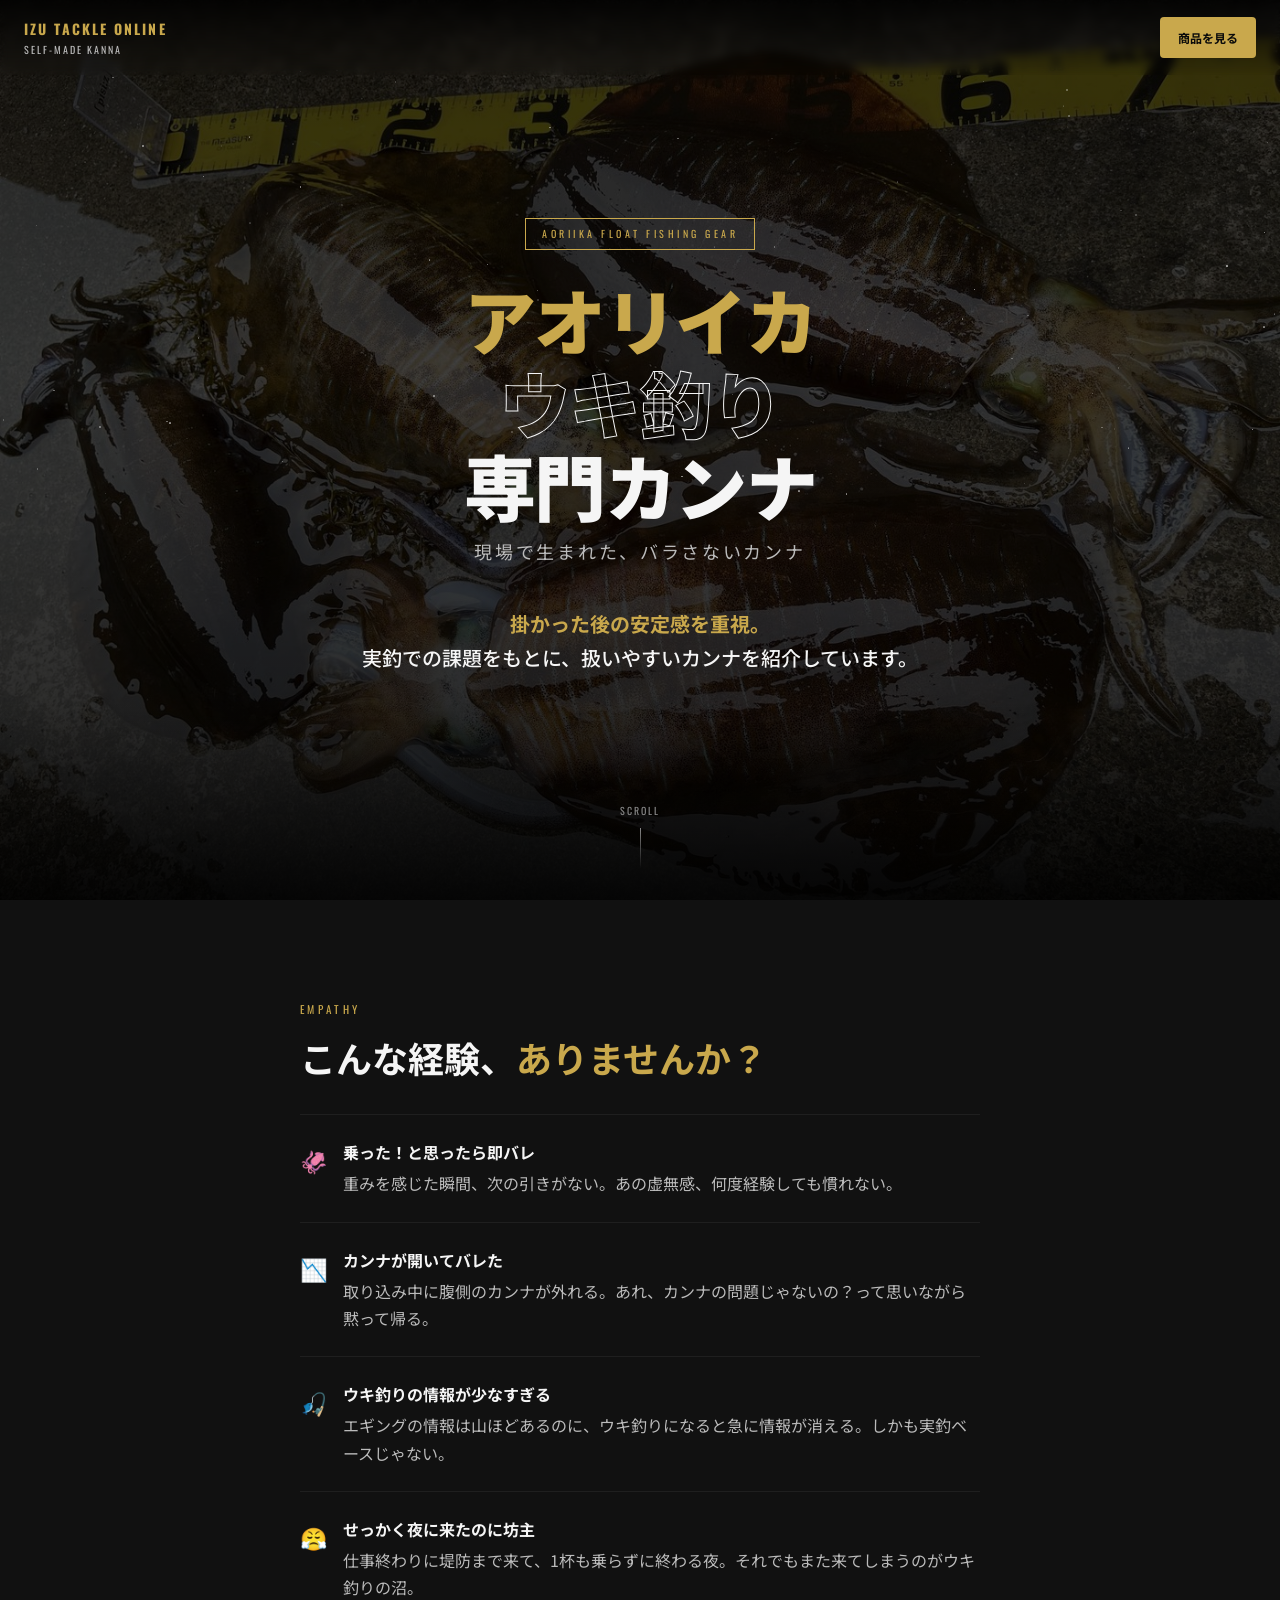
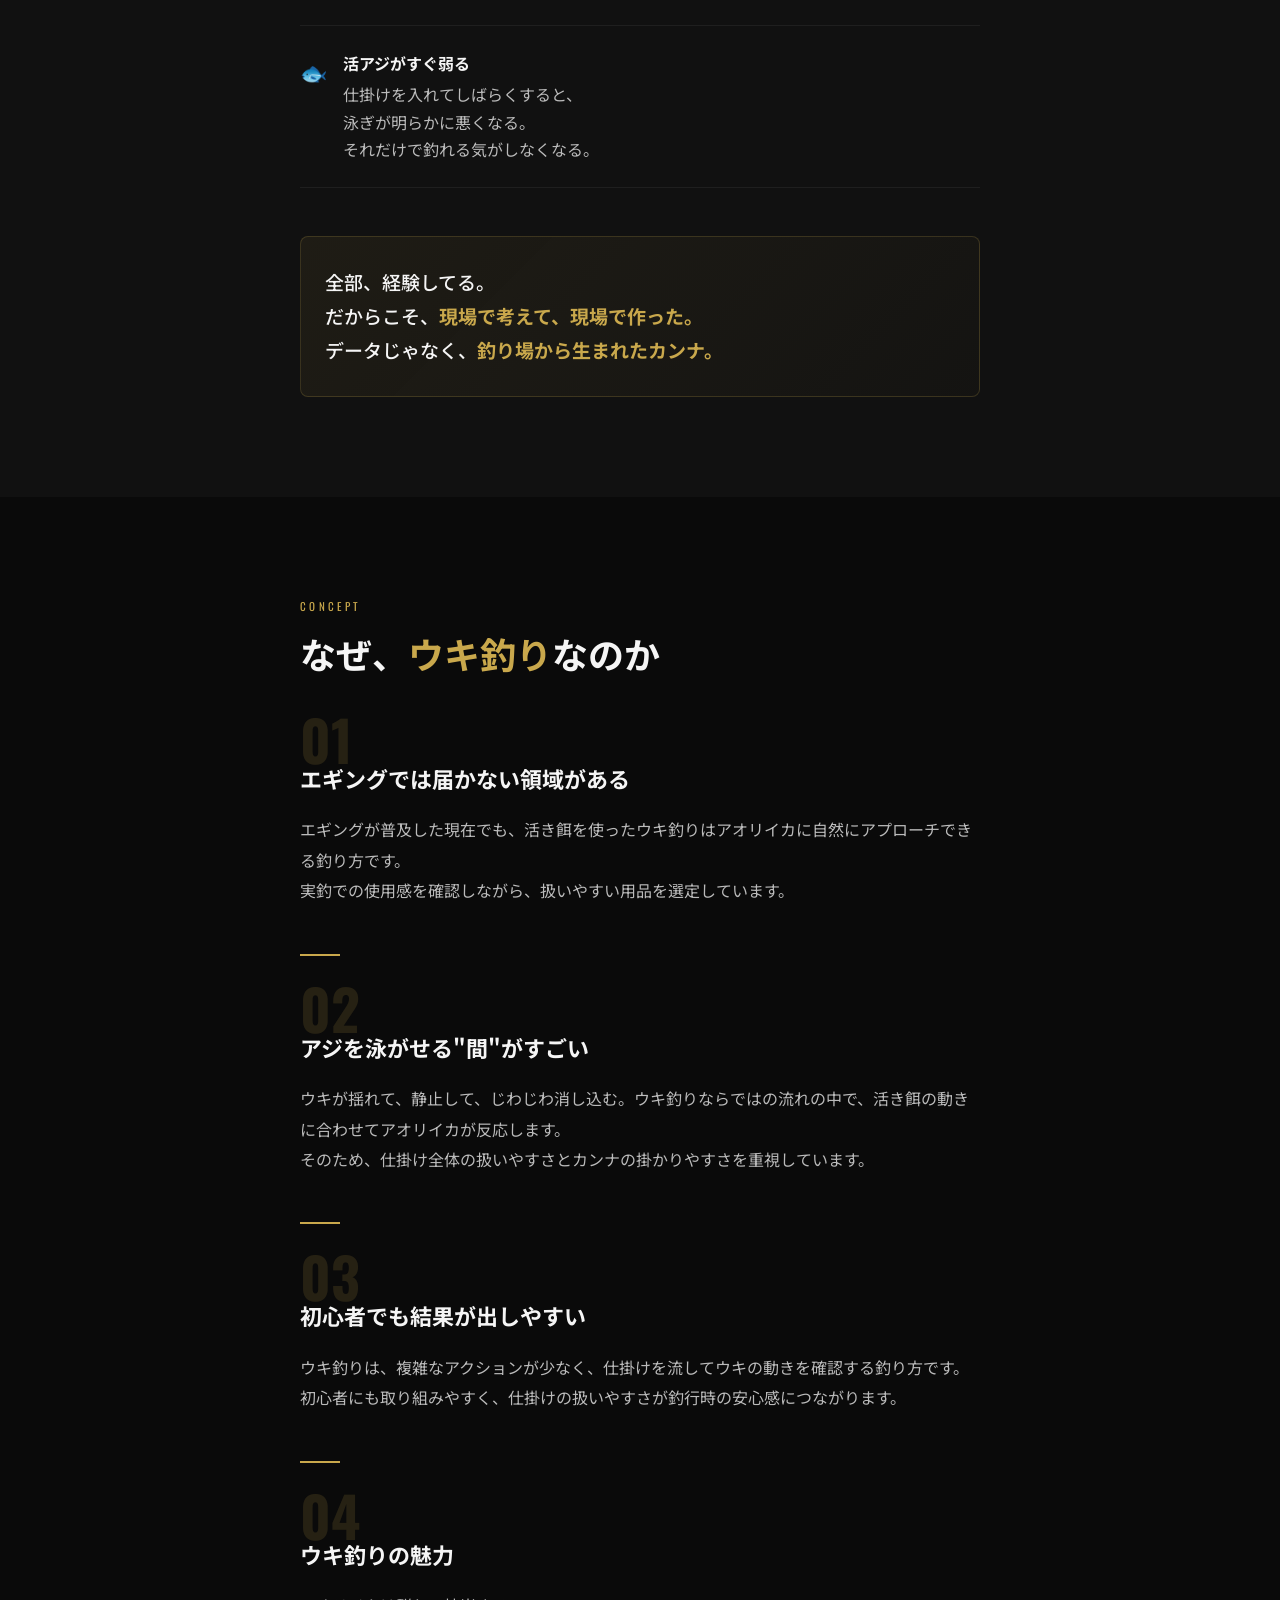
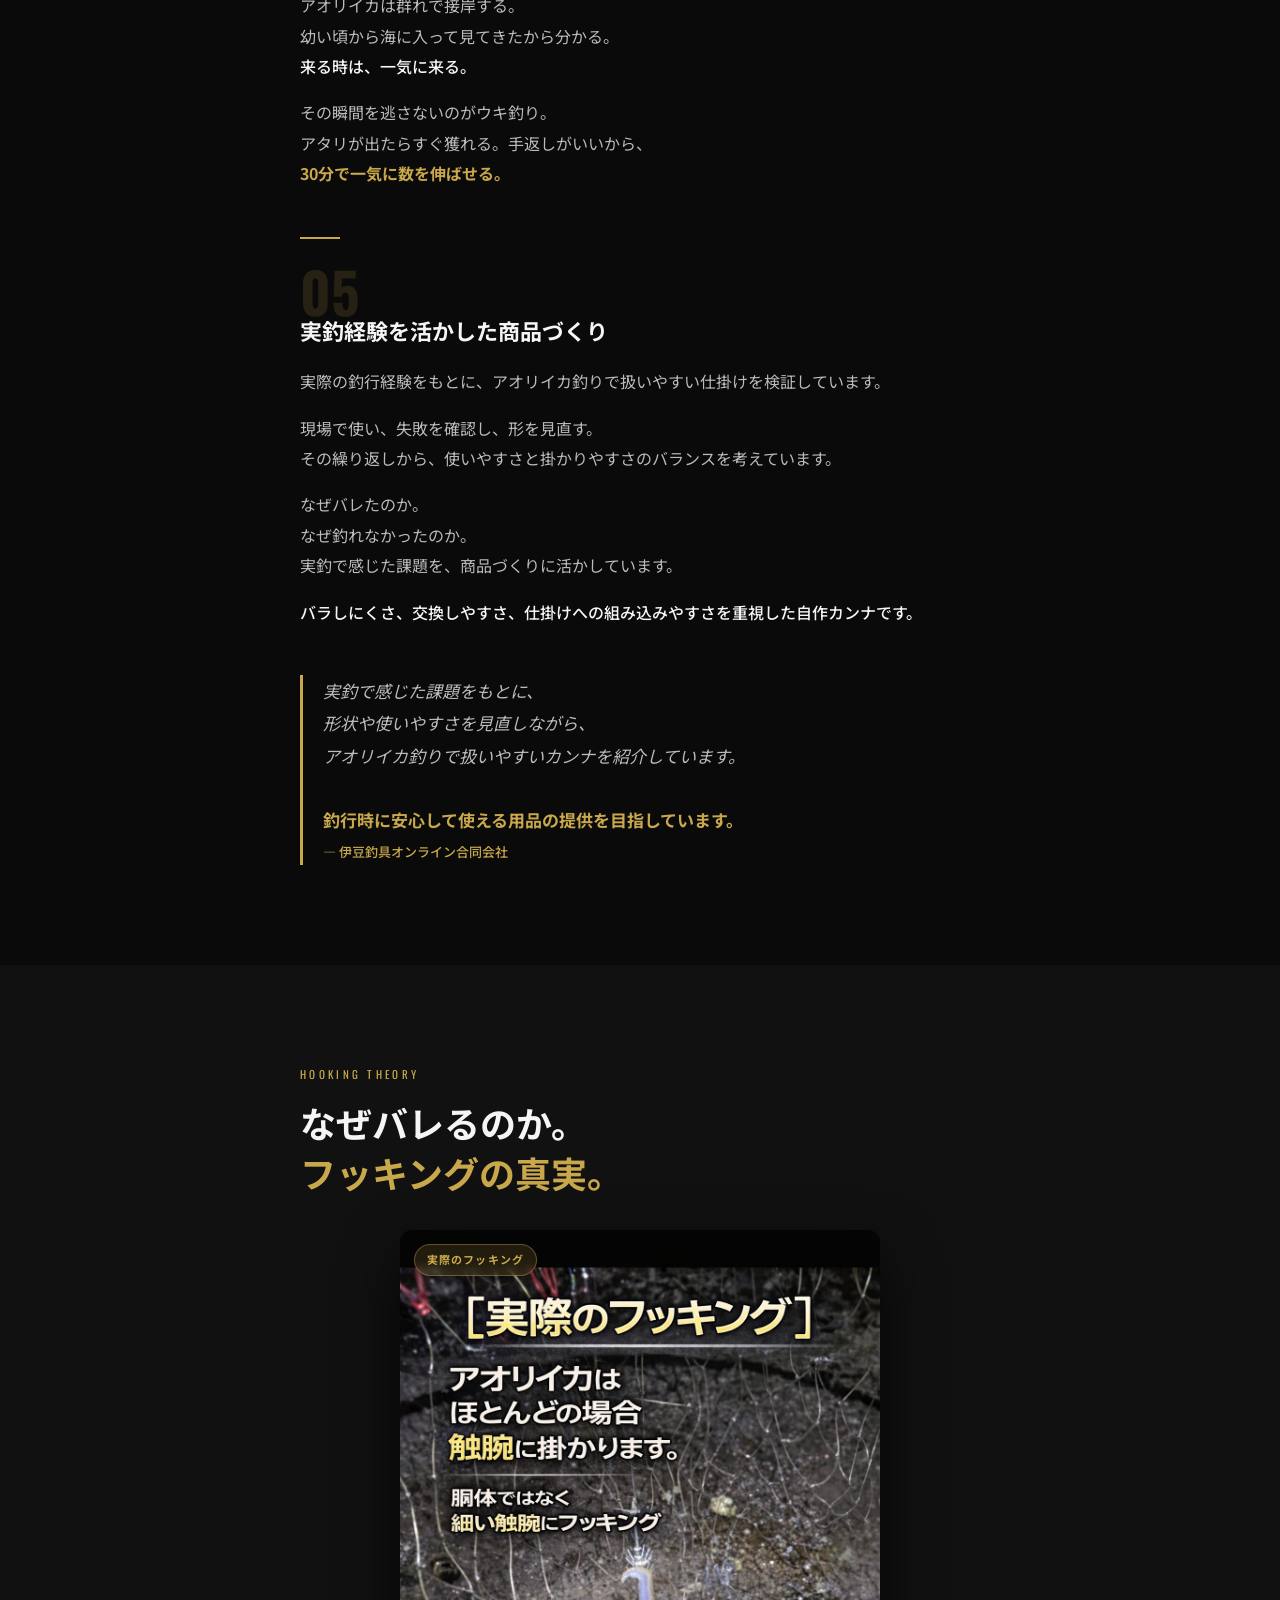
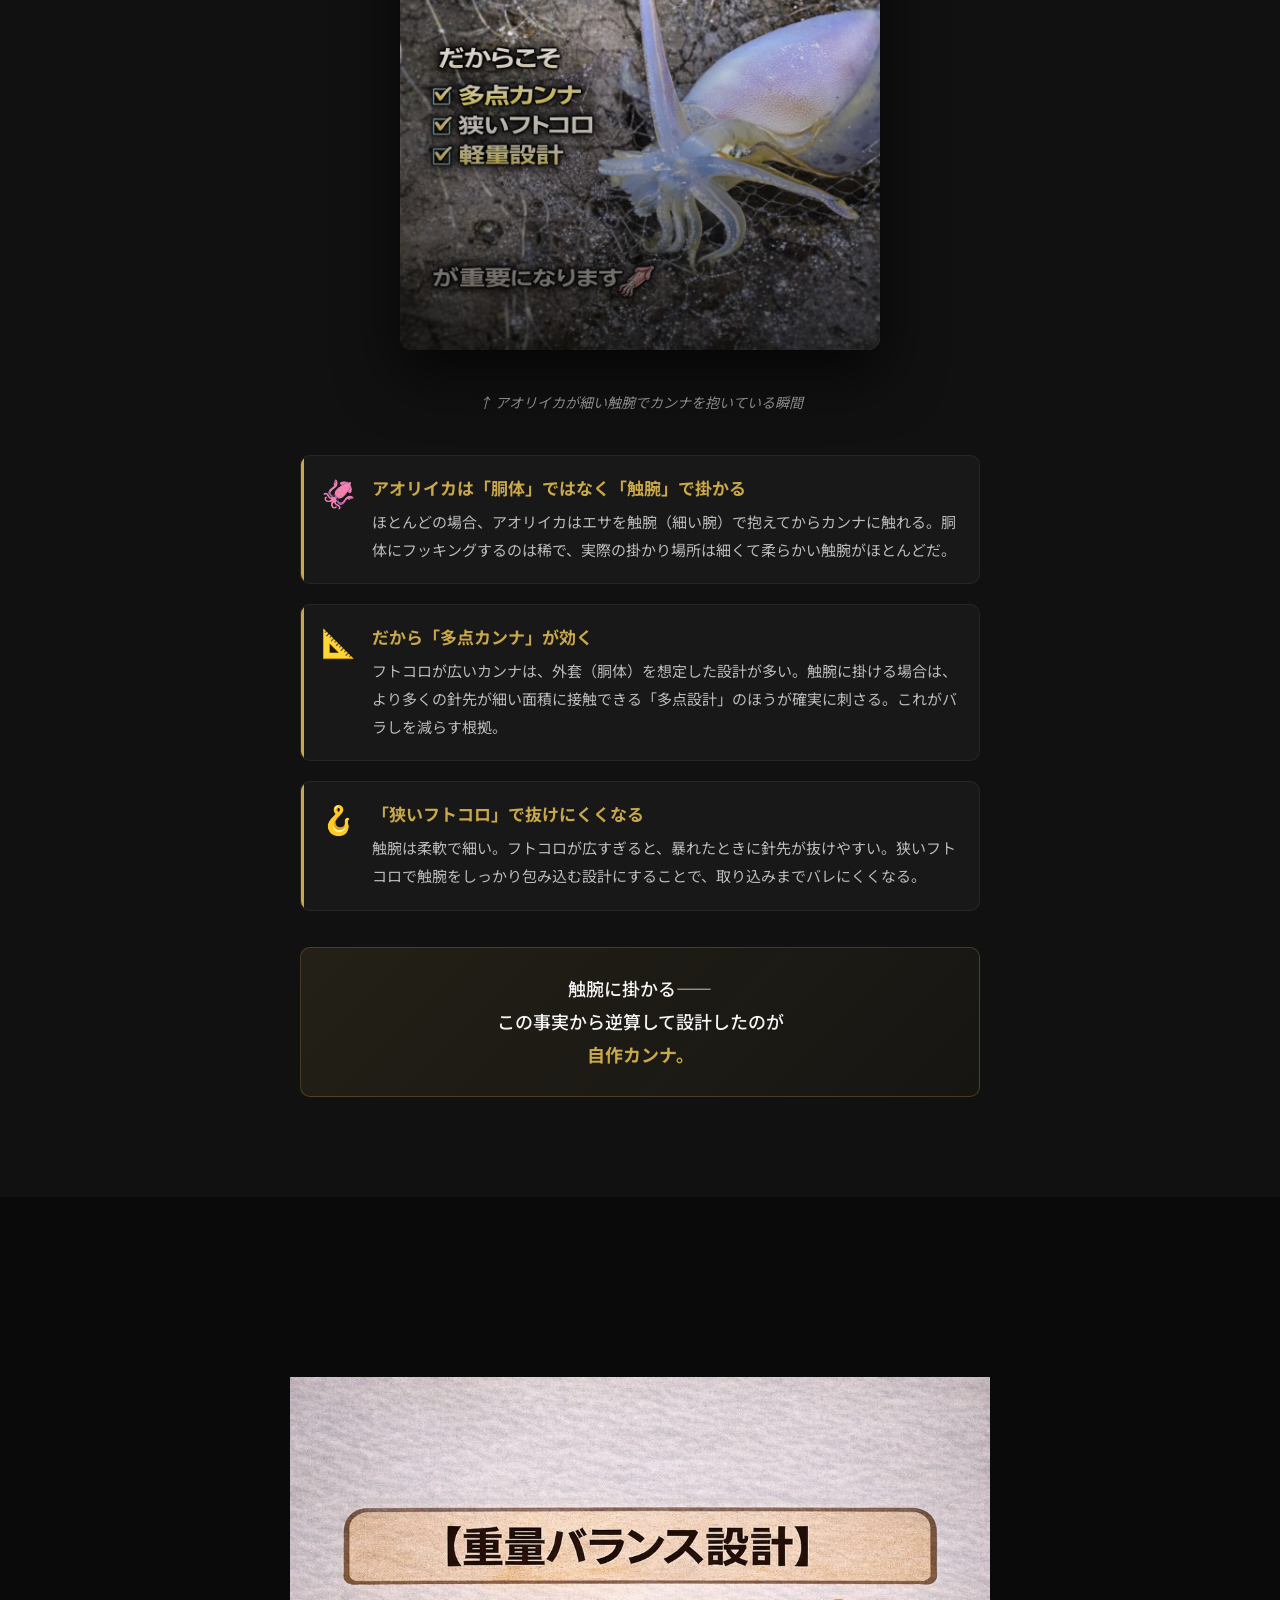
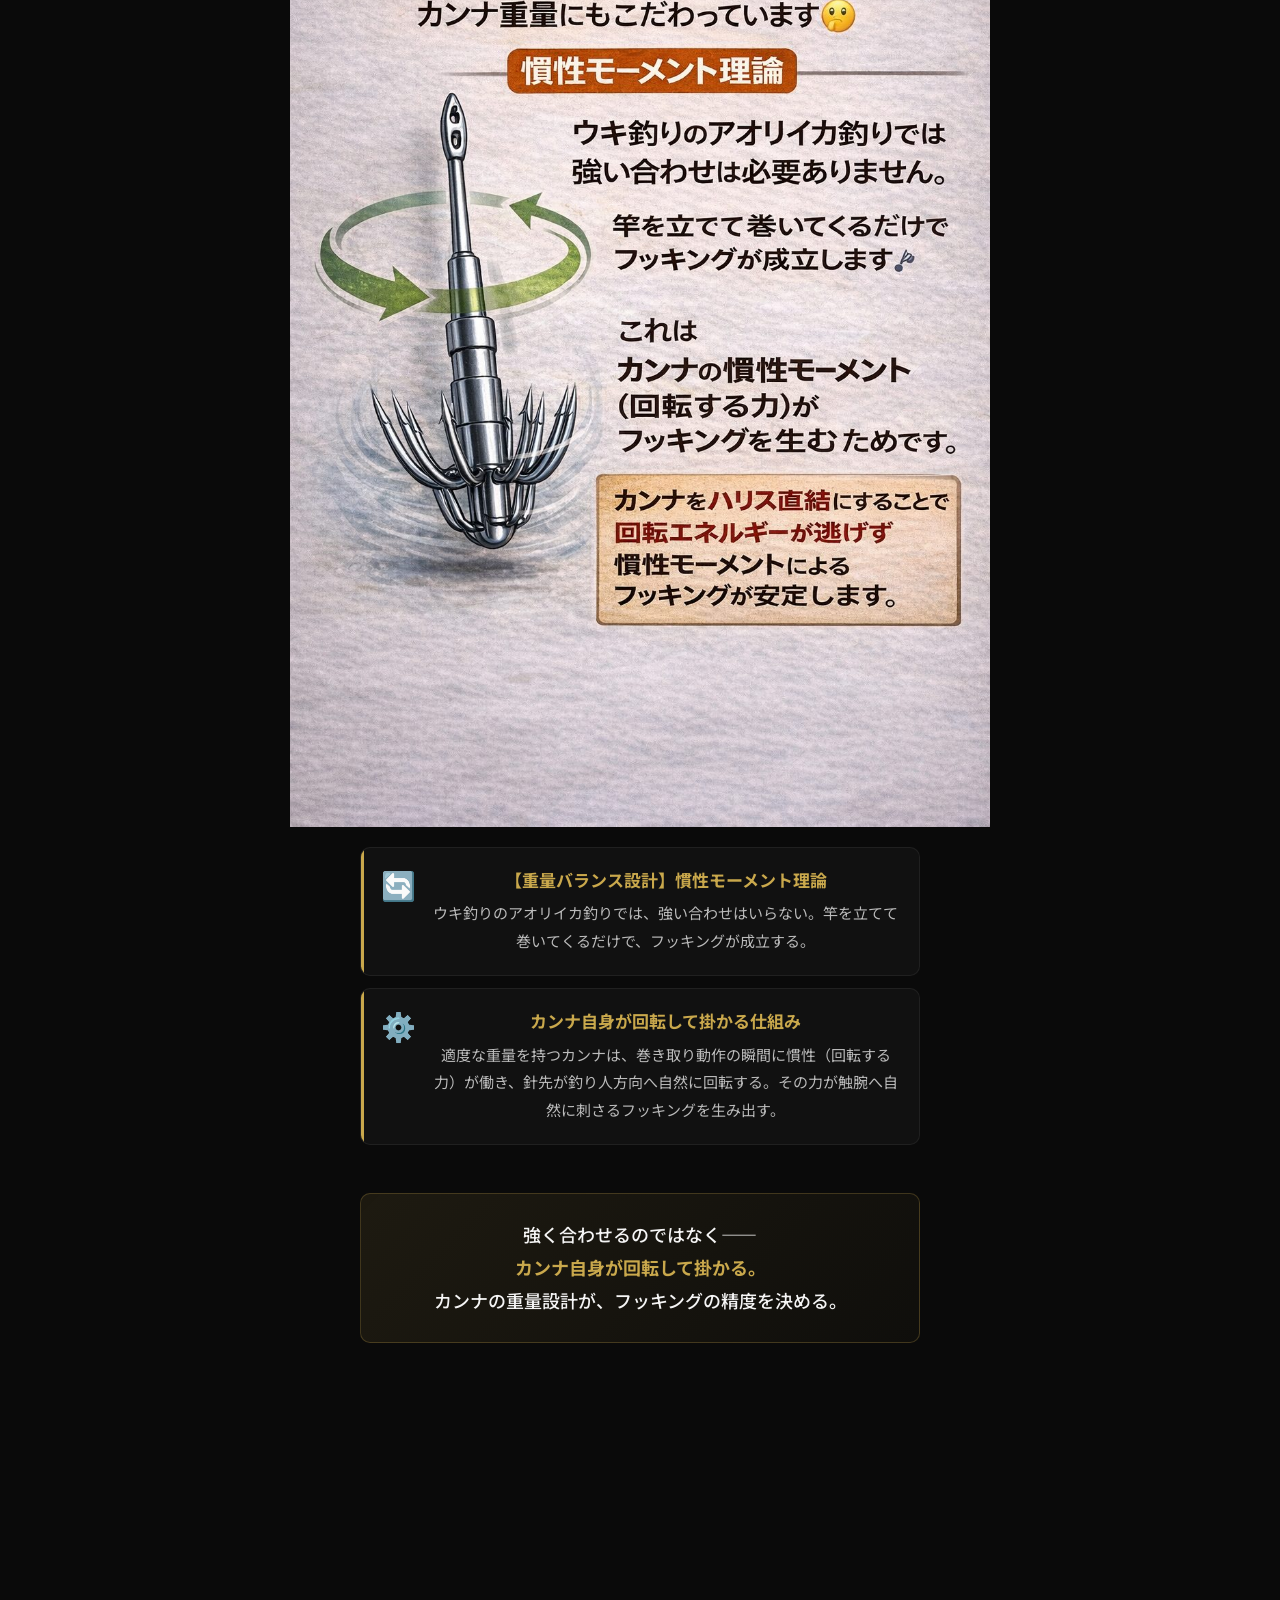
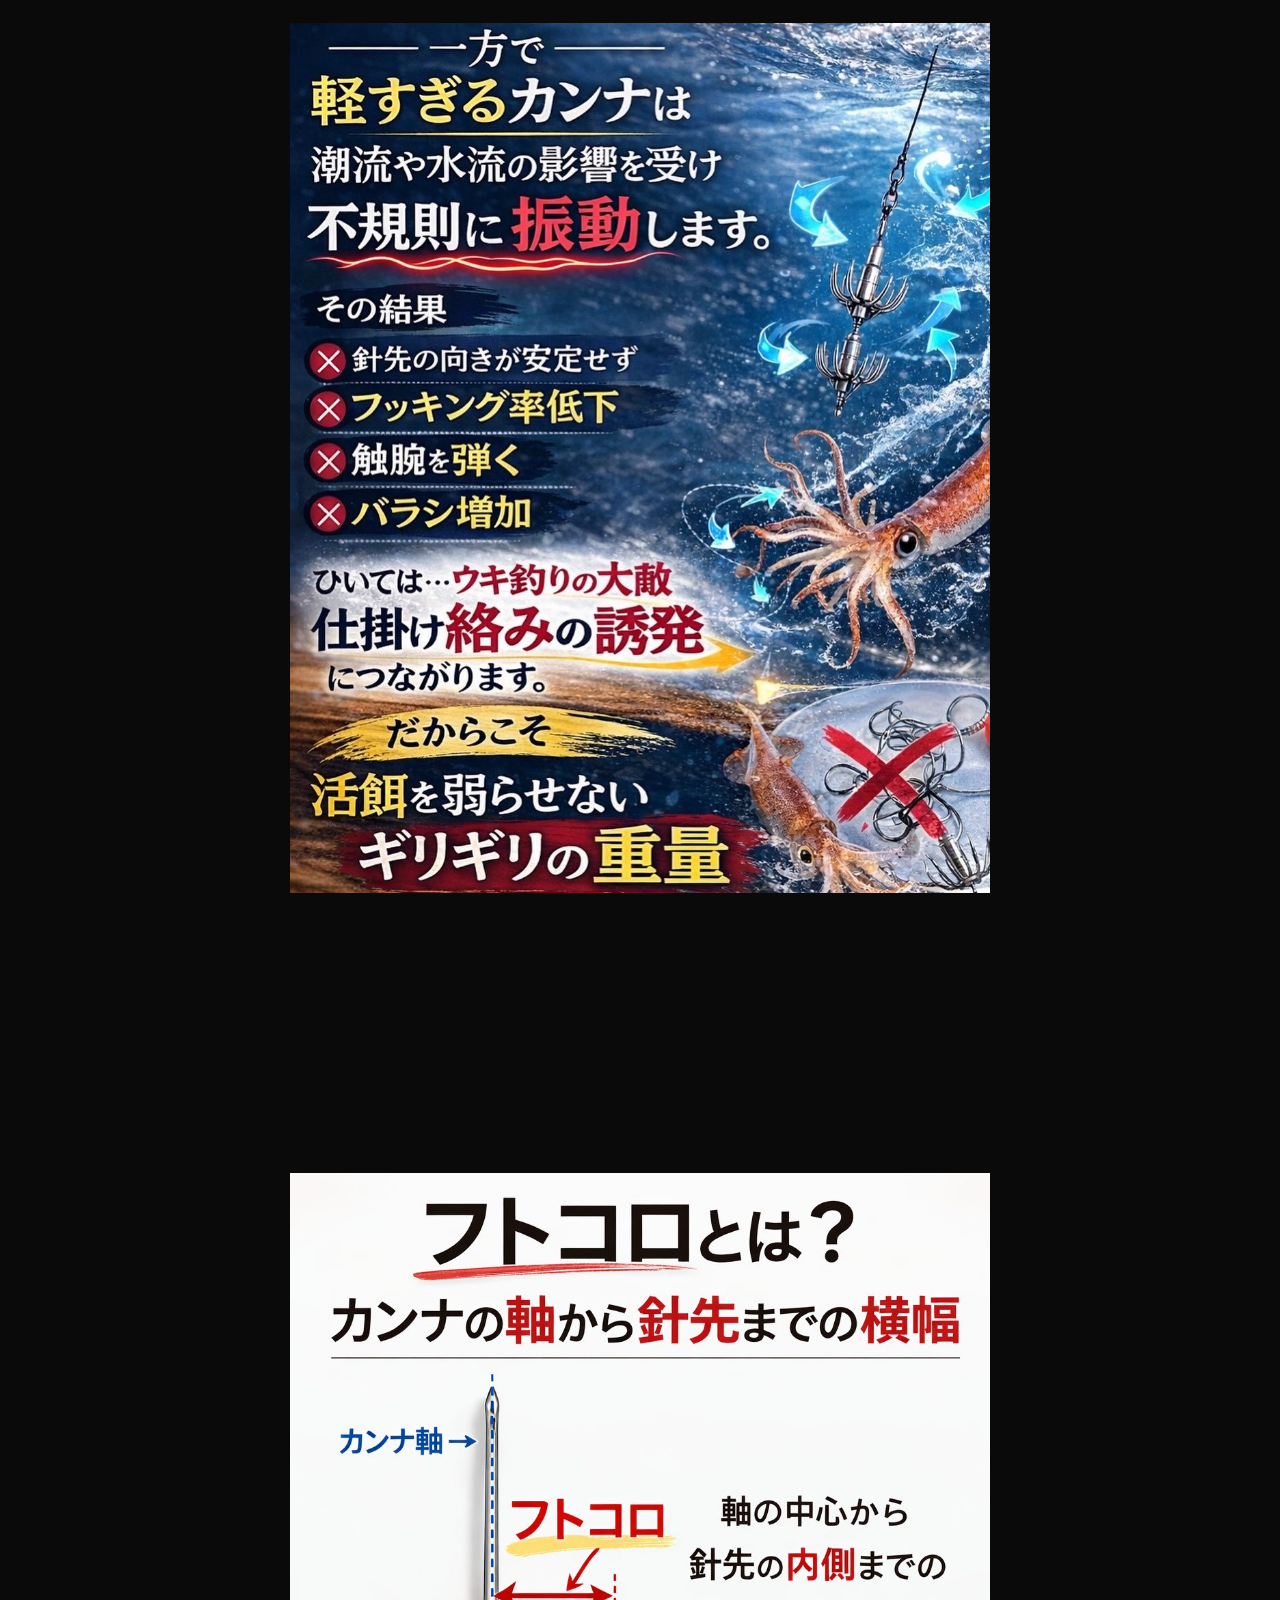
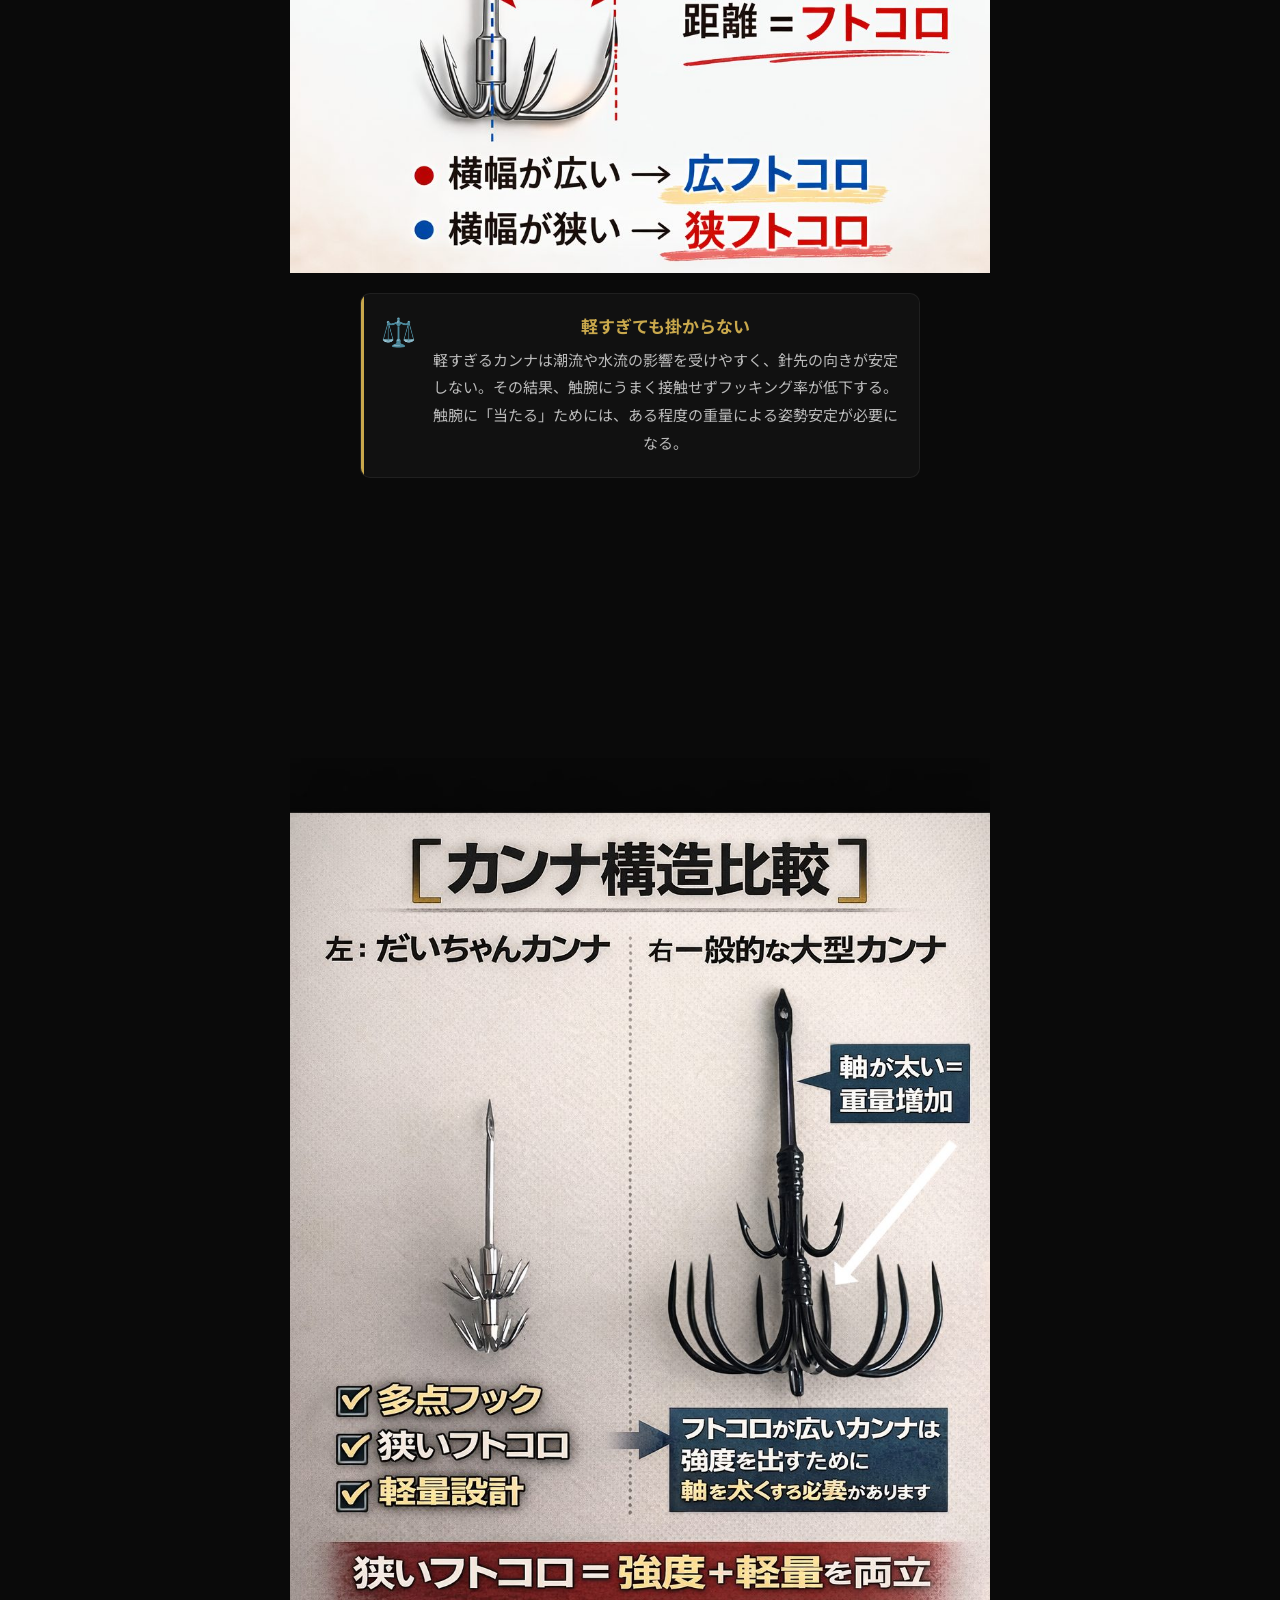
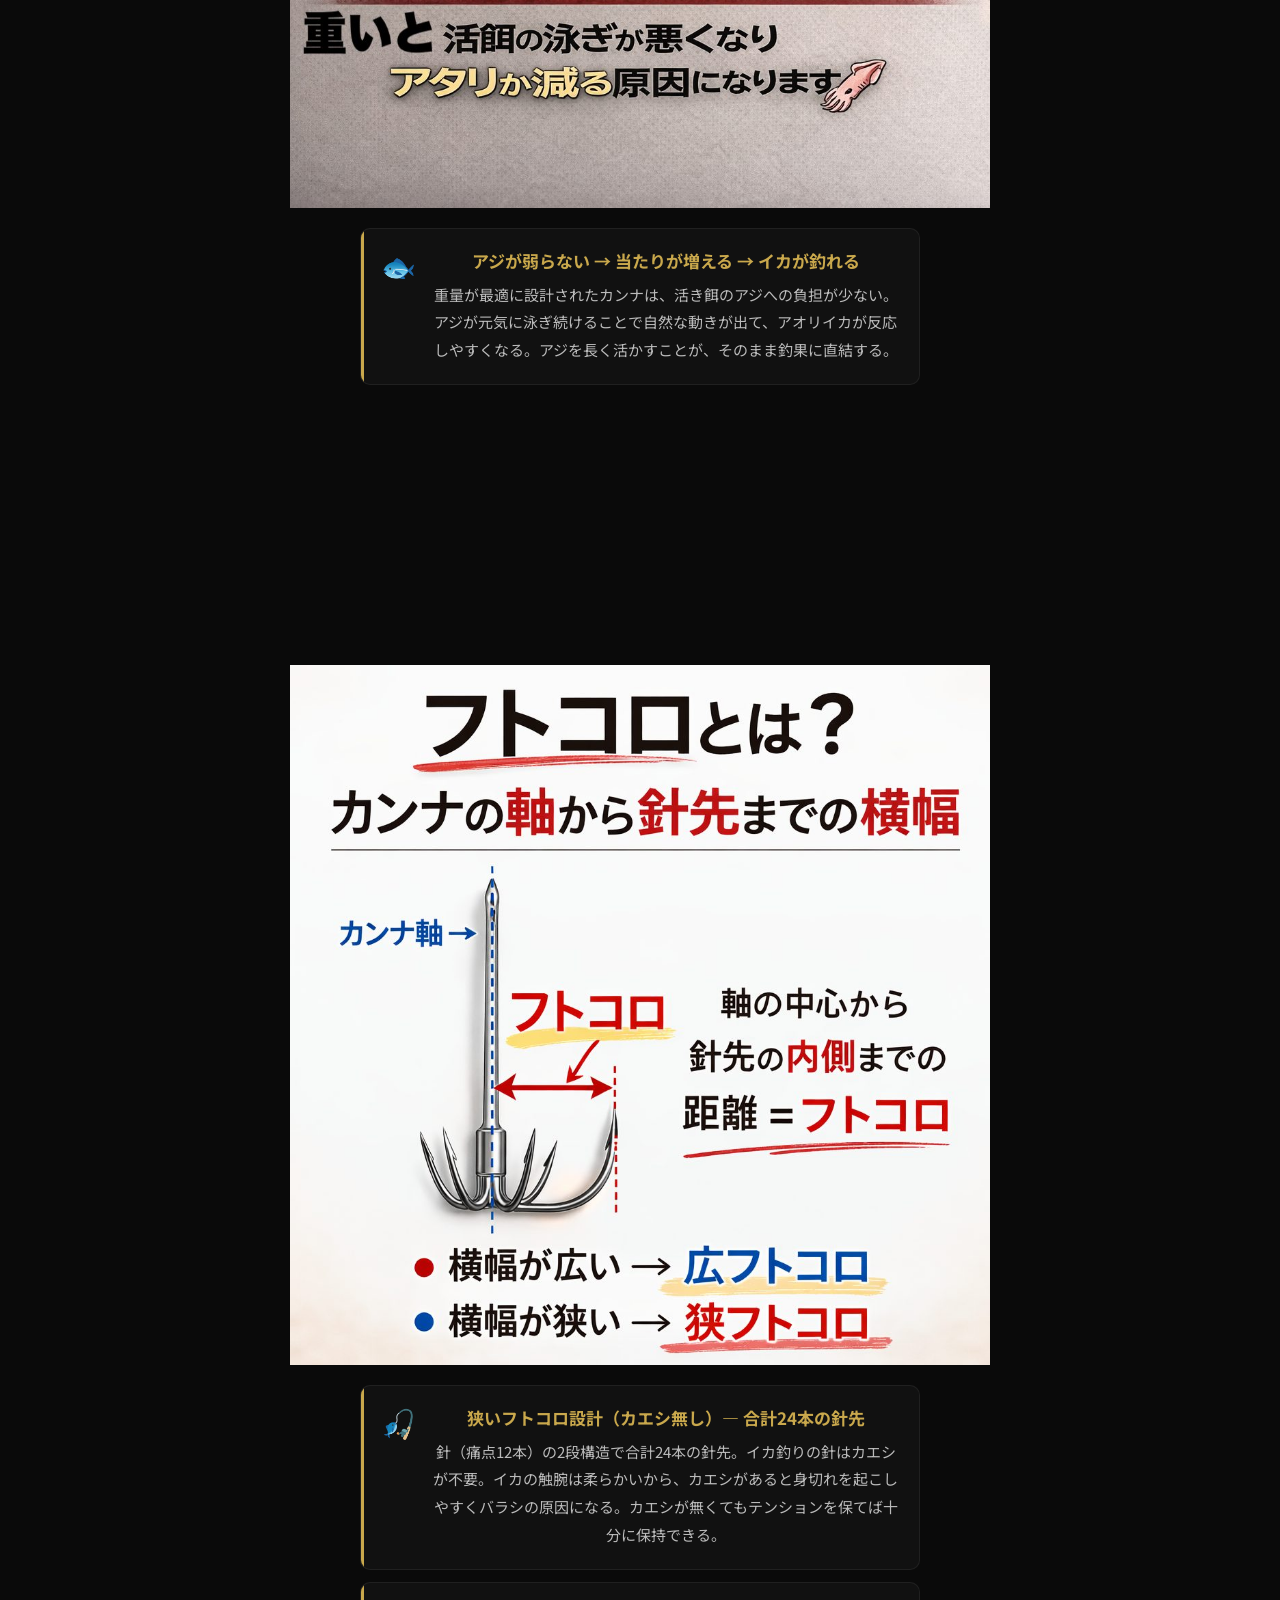
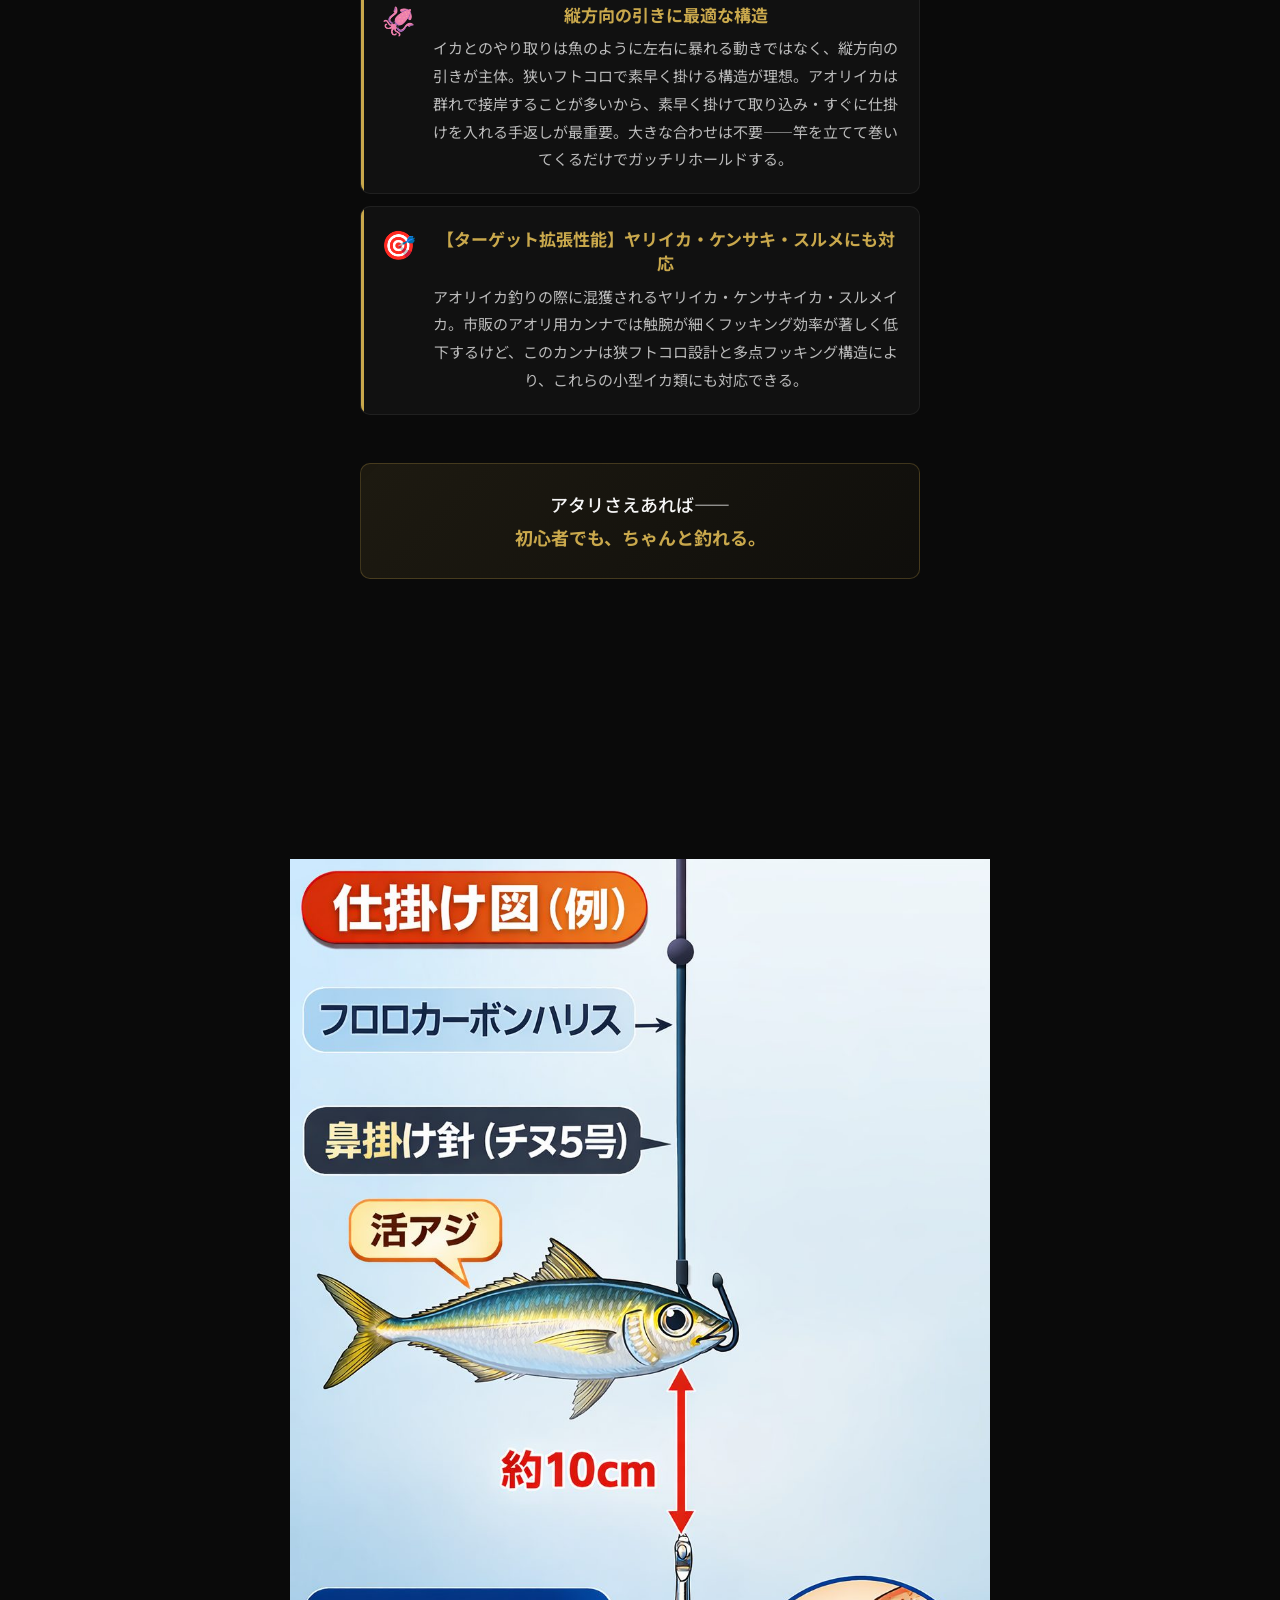
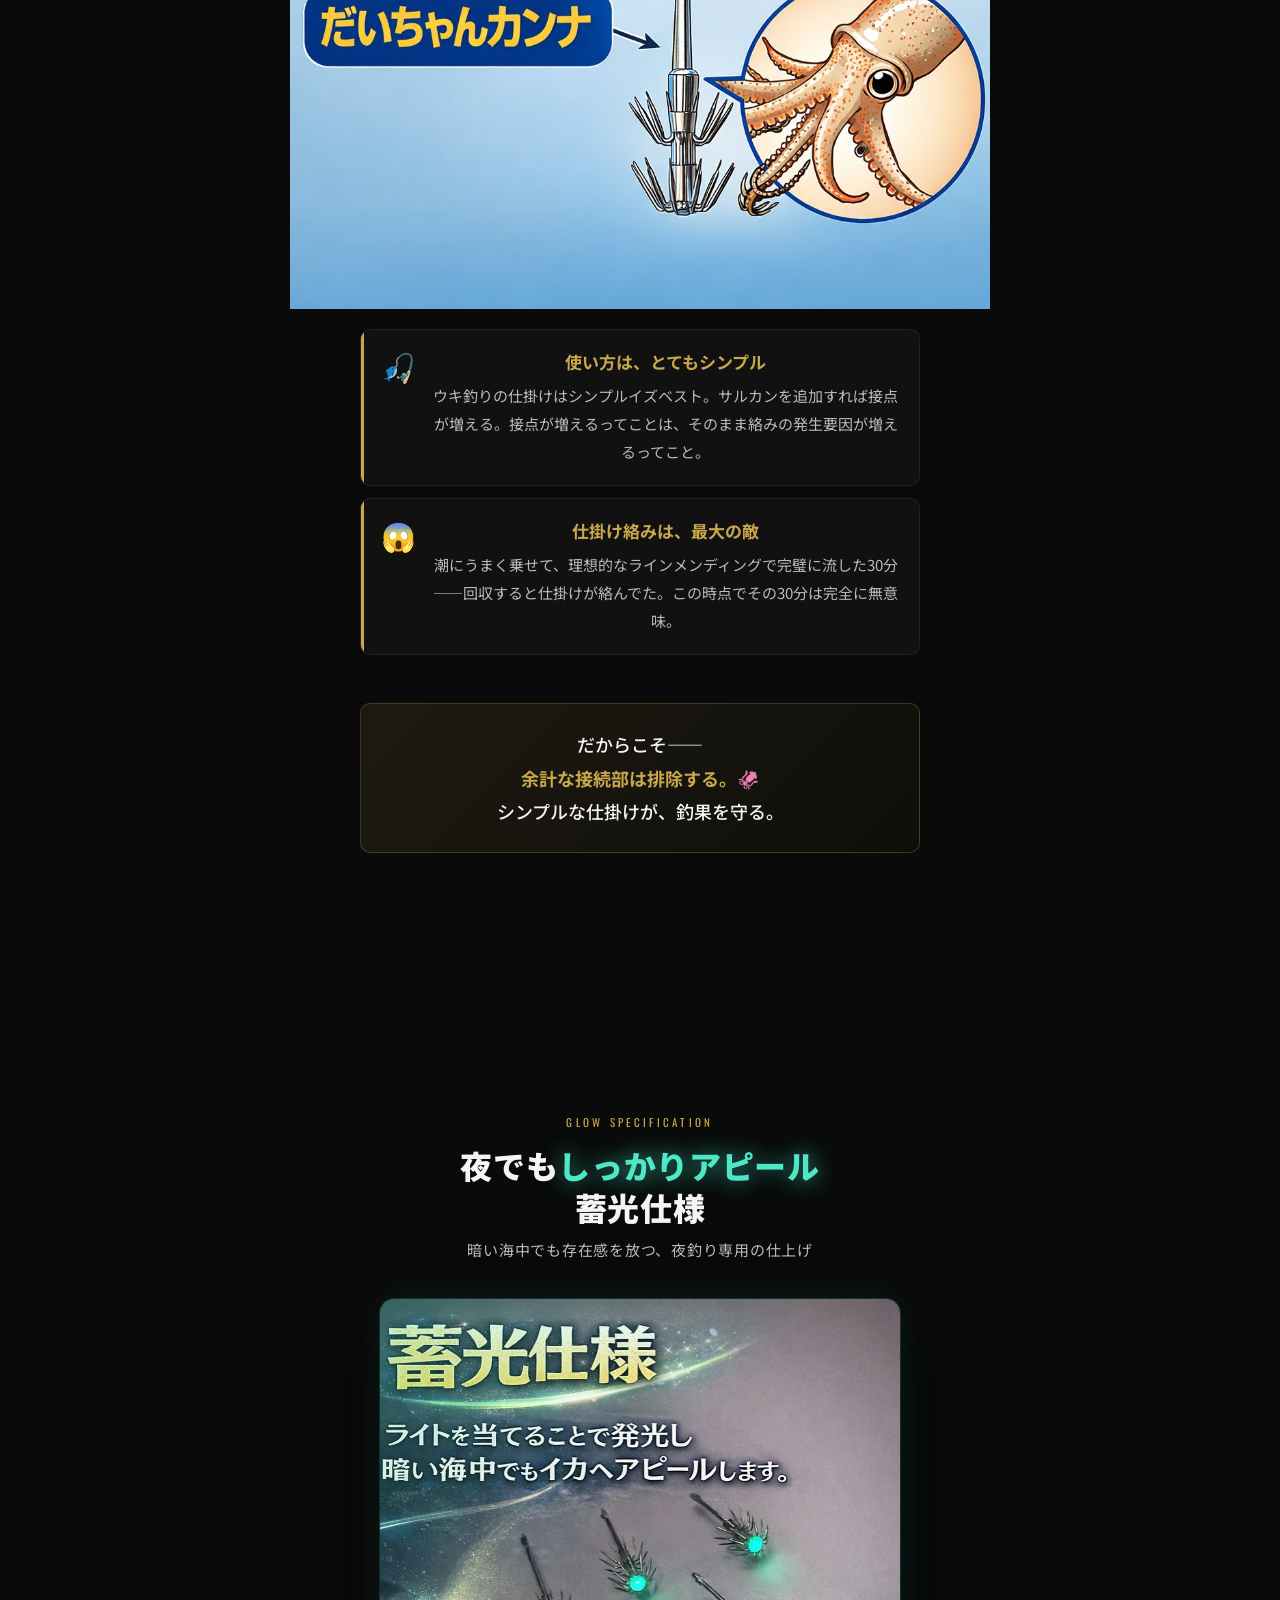
==== commit 318c488e: "Improve review readiness copy" ====
--- a/aoriika-kanna.html
+++ b/aoriika-kanna.html
@@ -385,8 +385,8 @@
     </h1>
     <p class="hero-subtitle">現場で生まれた、バラさないカンナ</p>
     <p class="hero-catch">
-      <strong>バレた瞬間、悔しくない？</strong><br>
-      そのバラし、カンナのせいかもしれない。
+      <strong>掛かった後の安定感を重視。</strong><br>
+      実釣での課題をもとに、扱いやすいカンナを紹介しています。
     </p>
   </div>
   <div class="hero-scroll">SCROLL</div>
@@ -438,19 +438,19 @@
     <div class="concept-block fade-in">
       <div class="concept-number">01</div>
       <h3 class="concept-heading">エギングでは届かない領域がある</h3>
-      <p class="concept-text">エギングが普及したいま、アオリイカはエギに見慣れている個体も多い。<br>それでも、どんな個体にも"餌"は有効。<br>ウキ釣りは、その本能に素直にアプローチできる釣り方だと思っている。</p>
+      <p class="concept-text">エギングが普及した現在でも、活き餌を使ったウキ釣りはアオリイカに自然にアプローチできる釣り方です。<br>実釣での使用感を確認しながら、扱いやすい用品を選定しています。</p>
     </div>
     <div class="divider fade-in"></div>
     <div class="concept-block fade-in">
       <div class="concept-number">02</div>
       <h3 class="concept-heading">アジを泳がせる"間"がすごい</h3>
-      <p class="concept-text">ウキが揺れて、静止して、じわじわ消し込む。あの緊張感はエギングにはない。そしてアジが生きているから、アオリイカが自分のタイミングで乗ってくる。こっちがアクションしなくていい分、バレが少ない——はずだった。カンナが良ければ。</p>
+      <p class="concept-text">ウキが揺れて、静止して、じわじわ消し込む。ウキ釣りならではの流れの中で、活き餌の動きに合わせてアオリイカが反応します。<br>そのため、仕掛け全体の扱いやすさとカンナの掛かりやすさを重視しています。</p>
     </div>
     <div class="divider fade-in"></div>
     <div class="concept-block fade-in">
       <div class="concept-number">03</div>
       <h3 class="concept-heading">初心者でも結果が出しやすい</h3>
-      <p class="concept-text">ウキ釣りは、難しいアクションがいらない。<br>仕掛けを入れて、流して、待つだけ。<br>「何をしていいかわからない」そんな状態でも、ちゃんと釣れる可能性がある。<br>あとはウキの動きを見るだけ。そのシンプルさが、結果に直結する釣り方。</p>
+      <p class="concept-text">ウキ釣りは、複雑なアクションが少なく、仕掛けを流してウキの動きを確認する釣り方です。<br>初心者にも取り組みやすく、仕掛けの扱いやすさが釣行時の安心感につながります。</p>
     </div>
     <div class="divider fade-in"></div>
     <div class="concept-block fade-in">
@@ -469,7 +469,7 @@
       <p class="concept-text" style="margin-top:16px; color:var(--white); font-weight:500;">バラしにくさ、交換しやすさ、仕掛けへの組み込みやすさを重視した自作カンナです。</p>
     </div>
     <div class="concept-quote fade-in">
-      <p>釣れたから売るんじゃない。<br>バレて悔しくて、<br>作り直して、<br>やっと信頼できるようになったから<br>出してる。<br><br><span style="color:var(--gold); font-style:normal; font-weight:700;">みんなにイカを釣ってほしいから。</span></p>
+      <p>実釣で感じた課題をもとに、<br>形状や使いやすさを見直しながら、<br>アオリイカ釣りで扱いやすいカンナを紹介しています。<br><br><span style="color:var(--gold); font-style:normal; font-weight:700;">釣行時に安心して使える用品の提供を目指しています。</span></p>
       <span class="quote-author">— 伊豆釣具オンライン合同会社</span>
     </div>
   </div>
@@ -693,7 +693,7 @@
       <span class="hooking-card-icon">🐟</span>
       <div class="hooking-card-body">
         <h3>捨てないで、使える</h3>
-        <p>アオリイカ釣りでは、活き餌のアジが捕食されずに死ぬことがある。普通はそのまま捨てることが多いけど——この仕掛けでは、その餌を再利用できる。<br><span style="color:var(--gold);">（イカに頭かじられたやつでもオッケー👌）</span></p>
+        <p>アオリイカ釣りでは、活き餌のアジが捕食されずに弱ることがあります。この仕掛けでは、状況に応じて餌を再利用しやすい構成を意識しています。<br><span style="color:var(--gold);">実釣時の無駄を減らし、仕掛けを扱いやすくすることを目指しています。</span></p>
       </div>
     </div>
     <div class="hooking-card fade-in fade-in-delay-1">
@@ -844,7 +844,7 @@
         <div class="feature-icon-wrap">✋</div>
         <div class="feature-body">
           <h3>一本一本ハンドメイド</h3>
-          <p>量産品ではない。一本一本手作業で仕上げる分、数は少ない。でも、それがクオリティを保つための選択。大量生産になった瞬間、意味がなくなると思っている。</p>
+          <p>一本一本手作業で仕上げるため、取り扱い数量には限りがあります。品質と使いやすさを確認しながら、販売チャネルにて順次取り扱っています。</p>
         </div>
       </div>
     </div>
@@ -901,7 +901,7 @@
     </div>
     <p style="font-size:clamp(15px,4.5vw,18px); font-weight:700; color:var(--white); margin-bottom:8px;">アオリイカ釣りをより身近に、より扱いやすく。</p>
     <p style="font-size:clamp(13px,3.5vw,14px); color:var(--gray); margin-bottom:20px;">まずはカンナを手に取るところから。</p>
-    <p style="font-size:clamp(12px,3.2vw,13px); color:var(--gold); font-weight:700; margin-bottom:24px;">数量限定・ハンドメイドのため在庫僅少です。<br><span style="color:var(--white);">気になったときが買い時です。</span></p>
+    <p style="font-size:clamp(12px,3.2vw,13px); color:var(--gold); font-weight:700; margin-bottom:24px;">手作業で仕上げているため、在庫状況は販売ページにてご確認ください。</p>
     <div class="product-select-grid fade-in" style="text-align:left;">
       <div class="product-select-card">
         <span class="product-select-num">① AJI RIG</span>
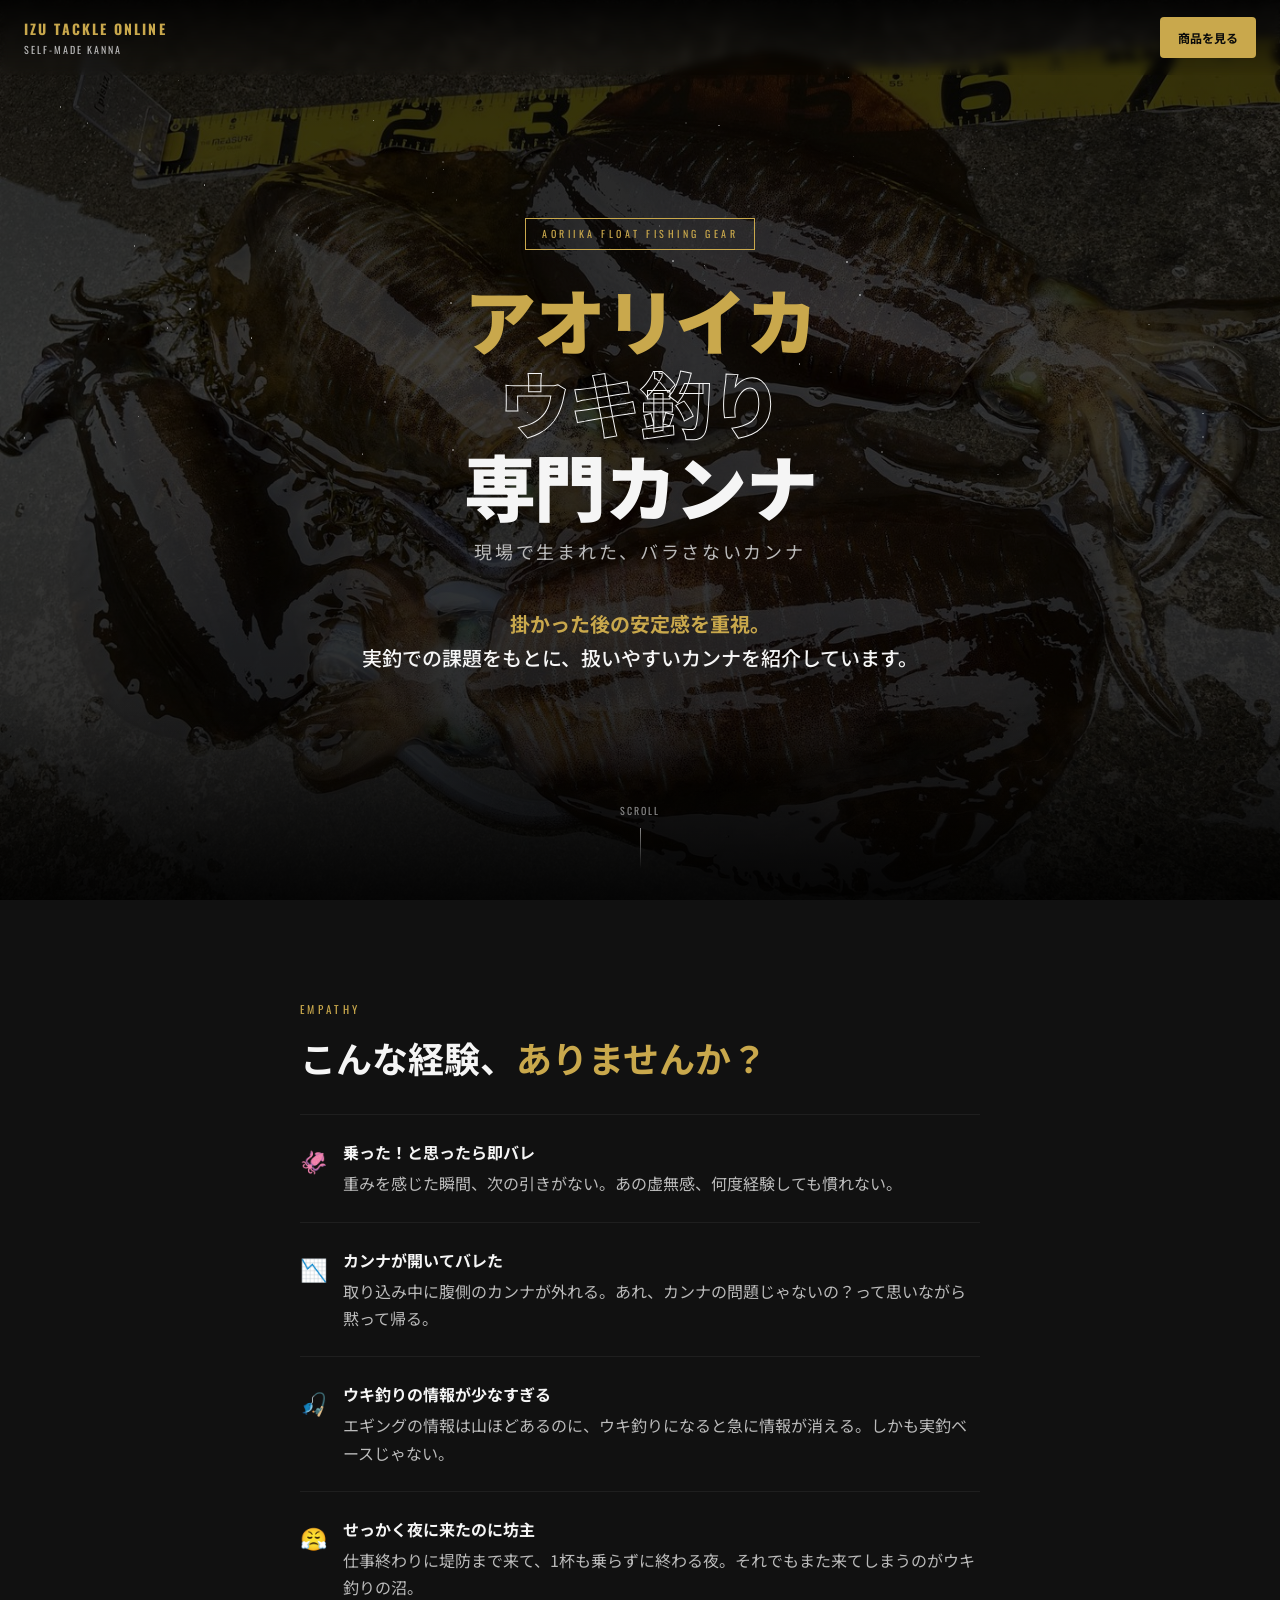
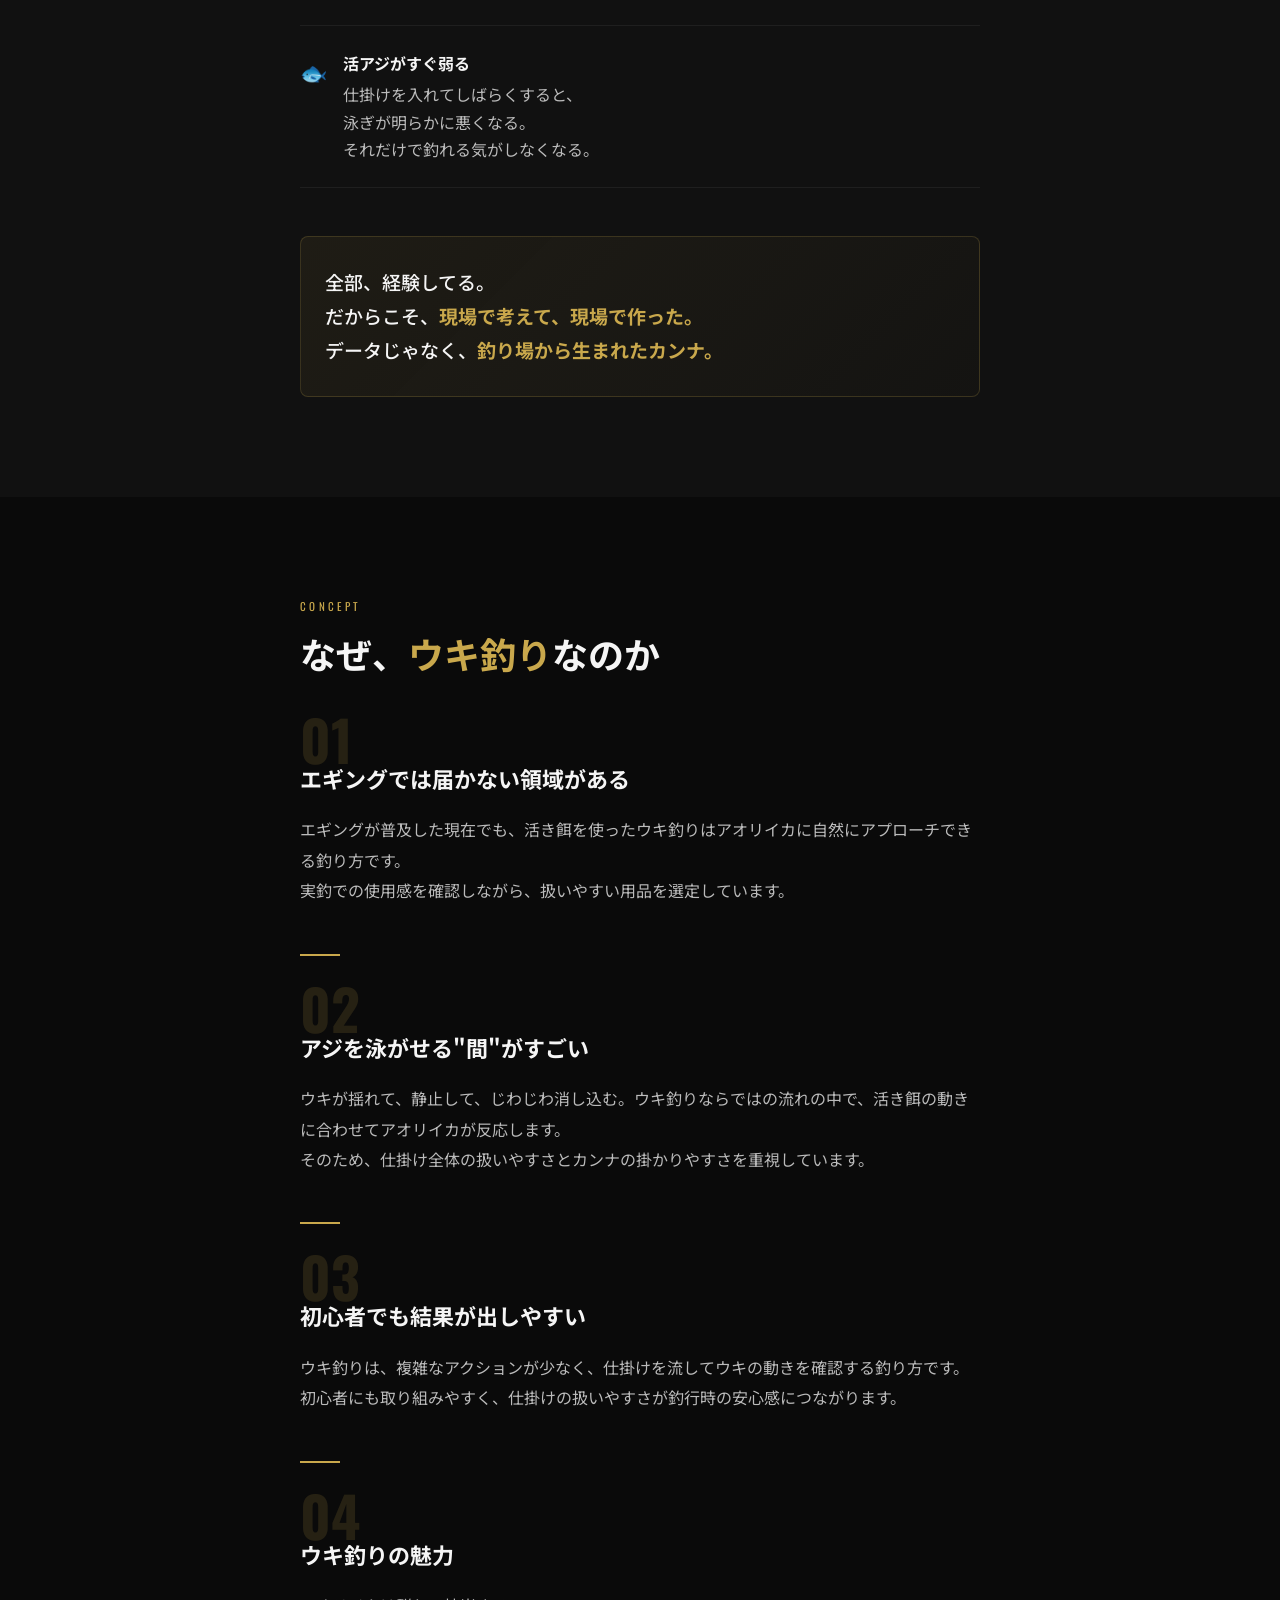
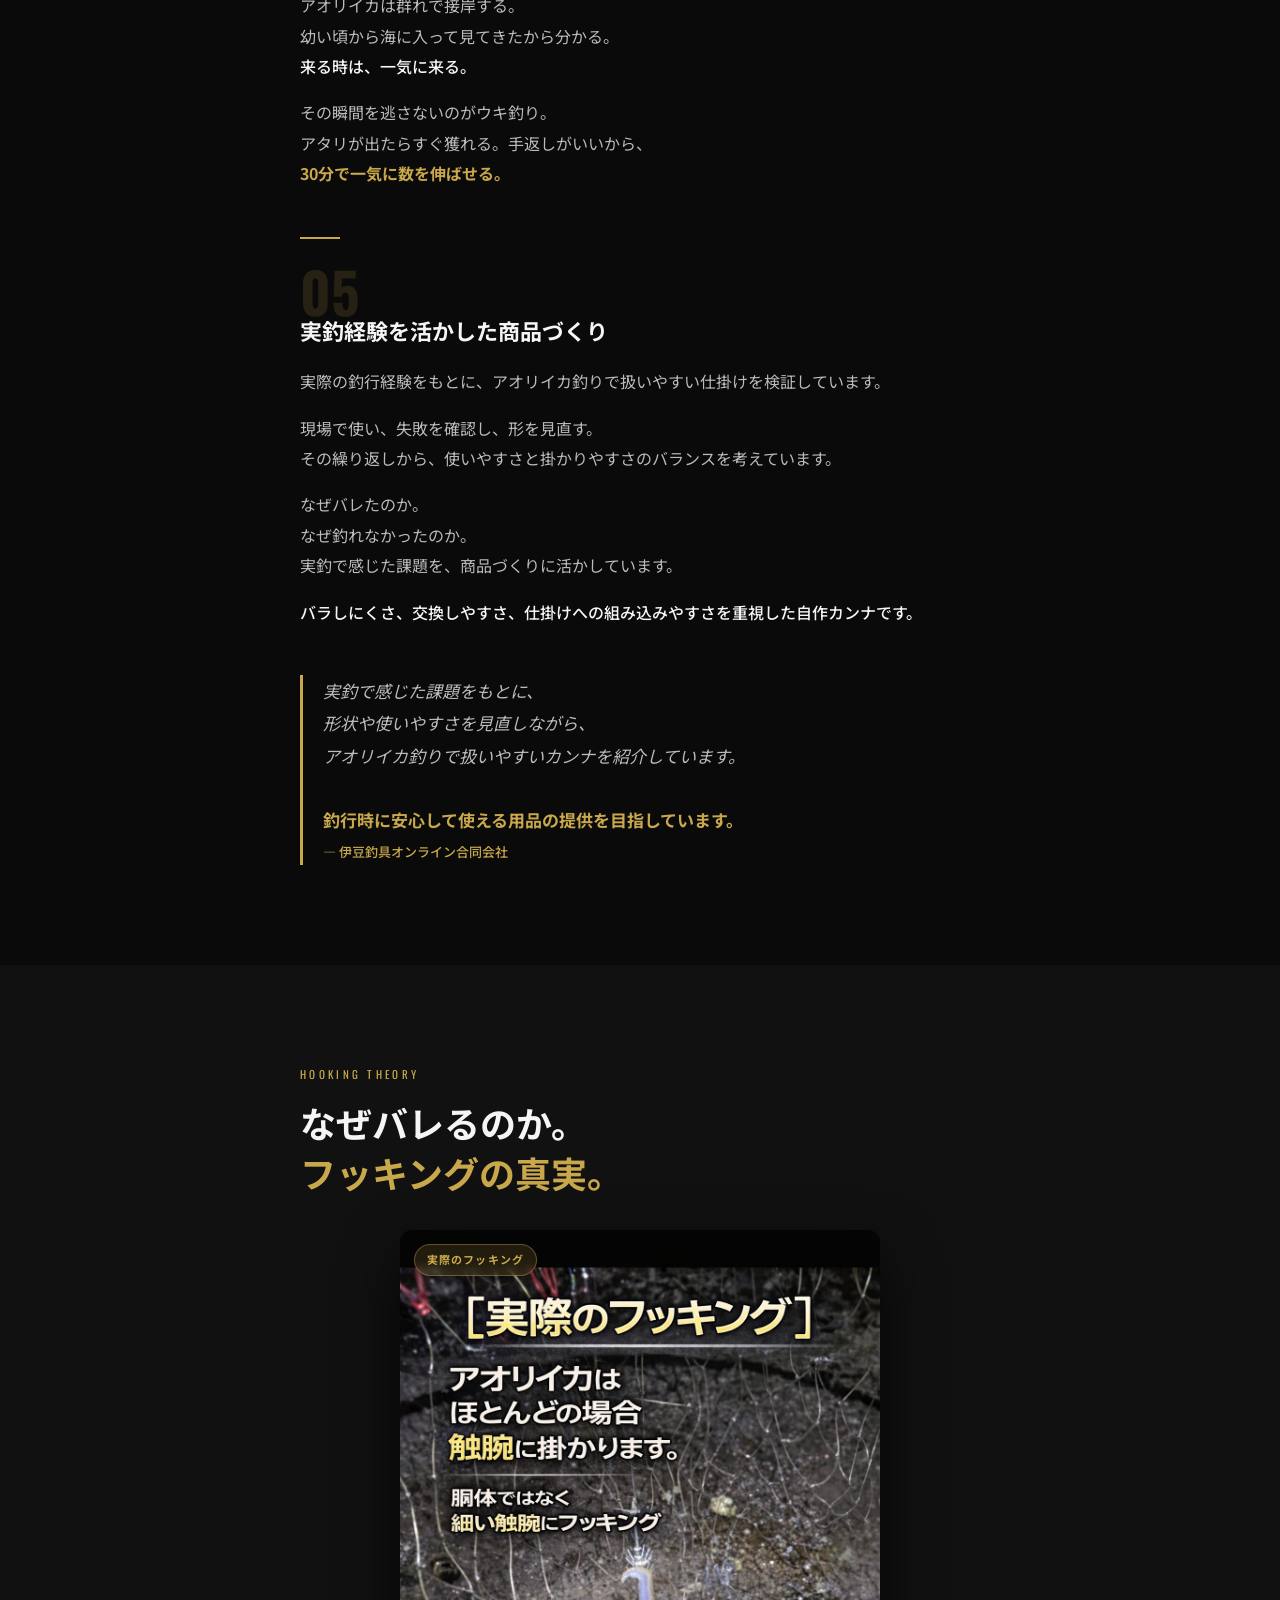
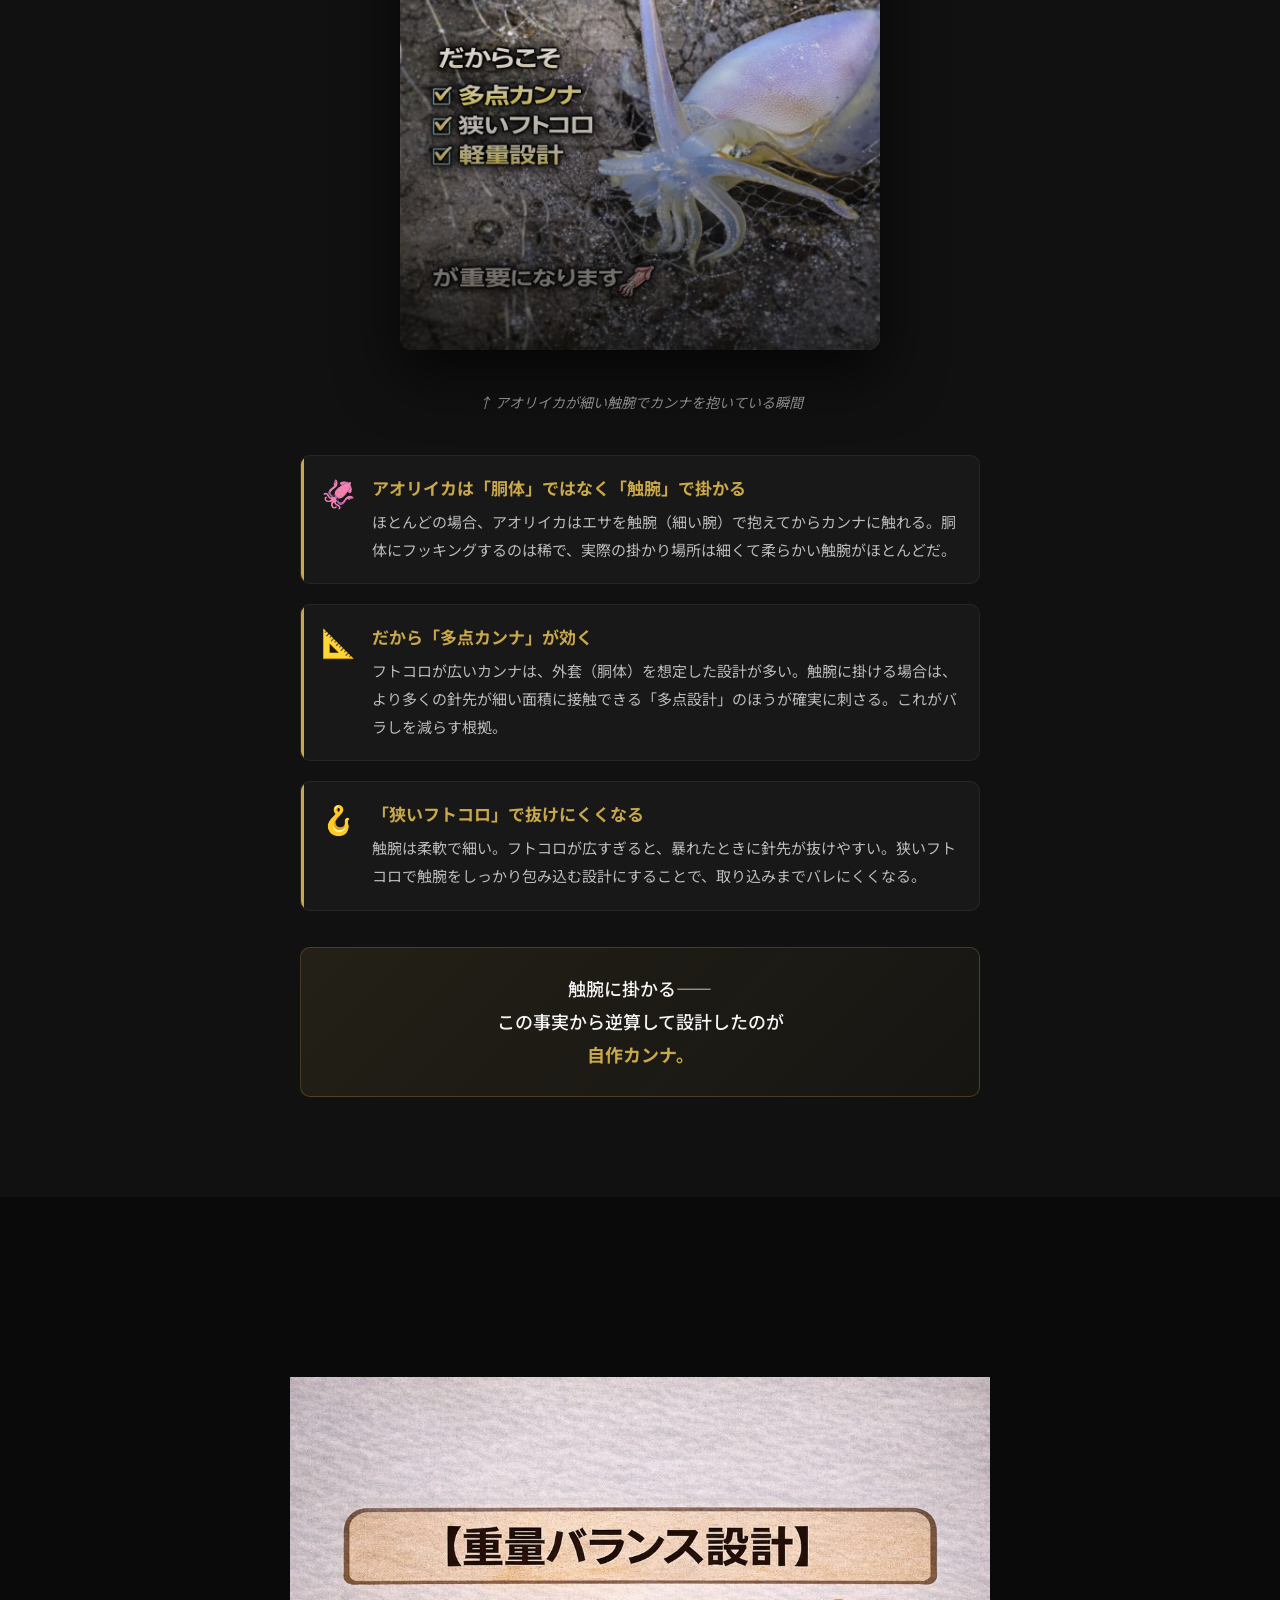
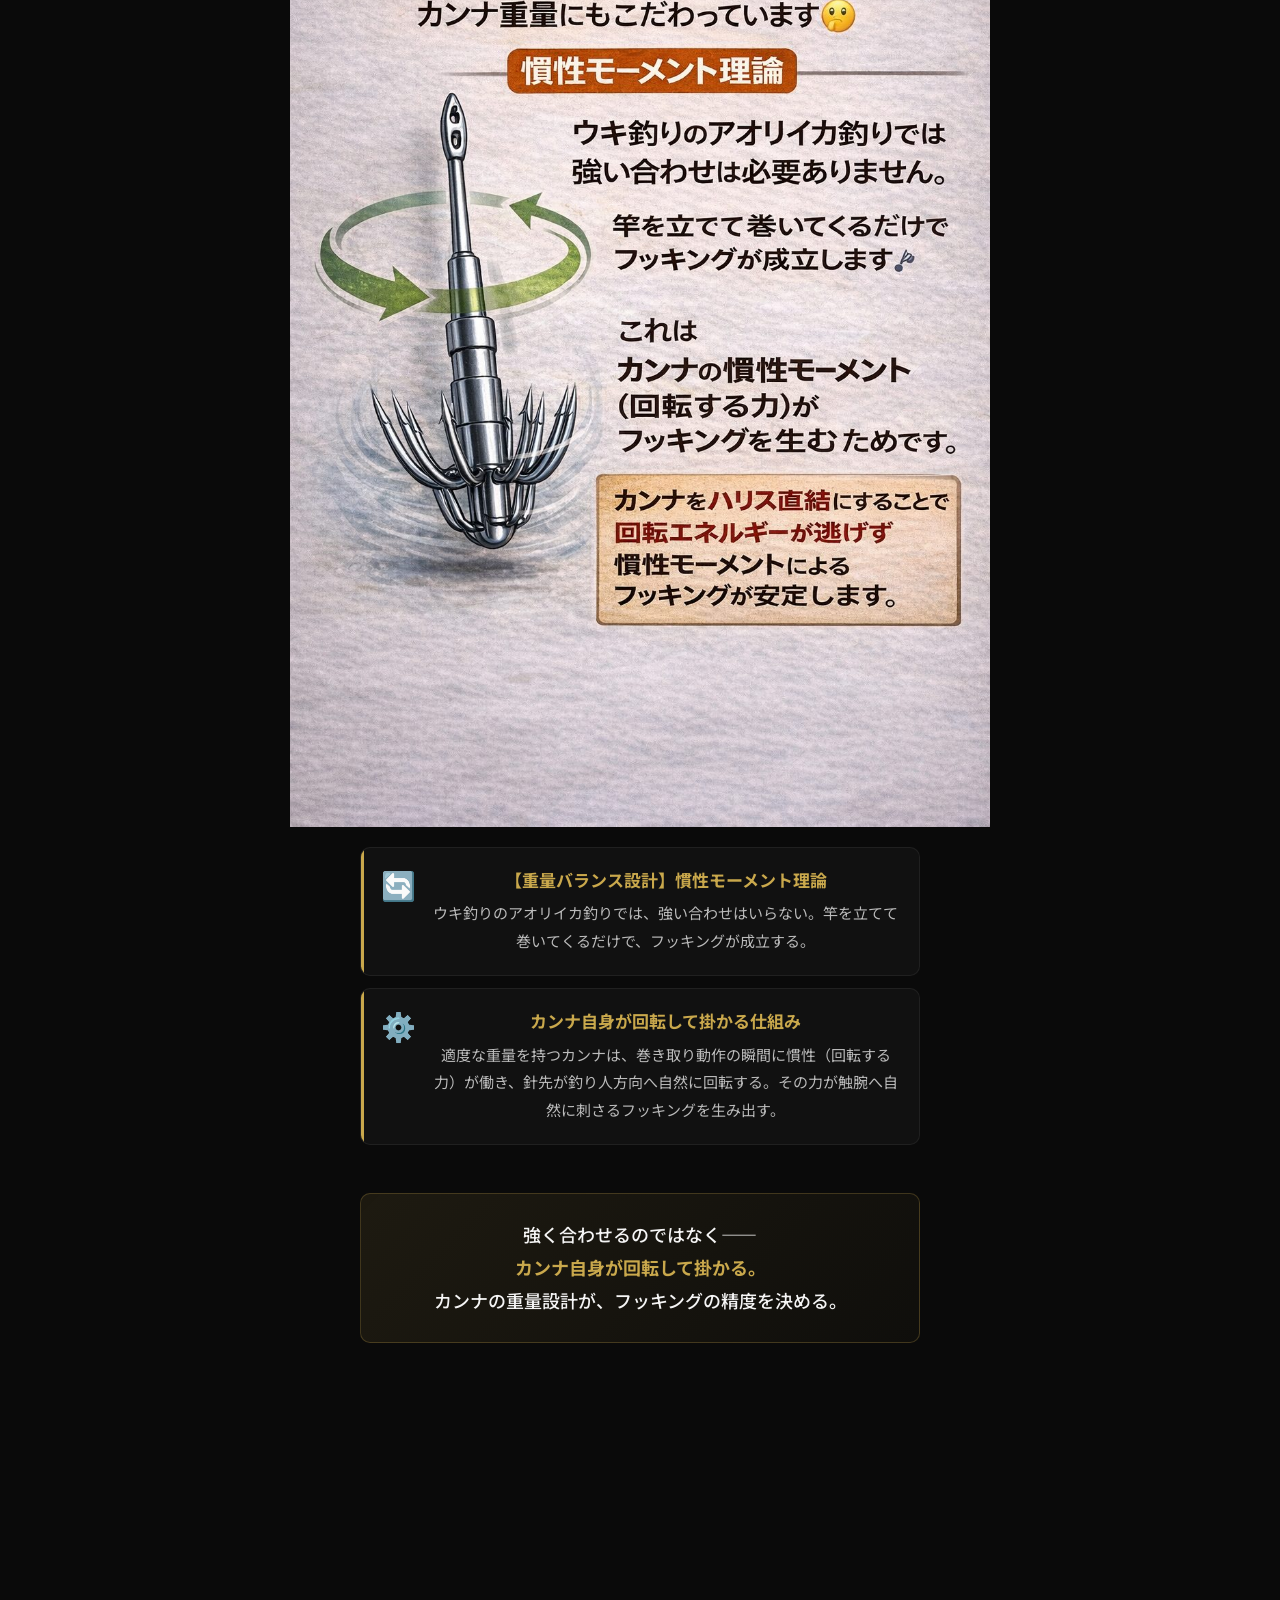
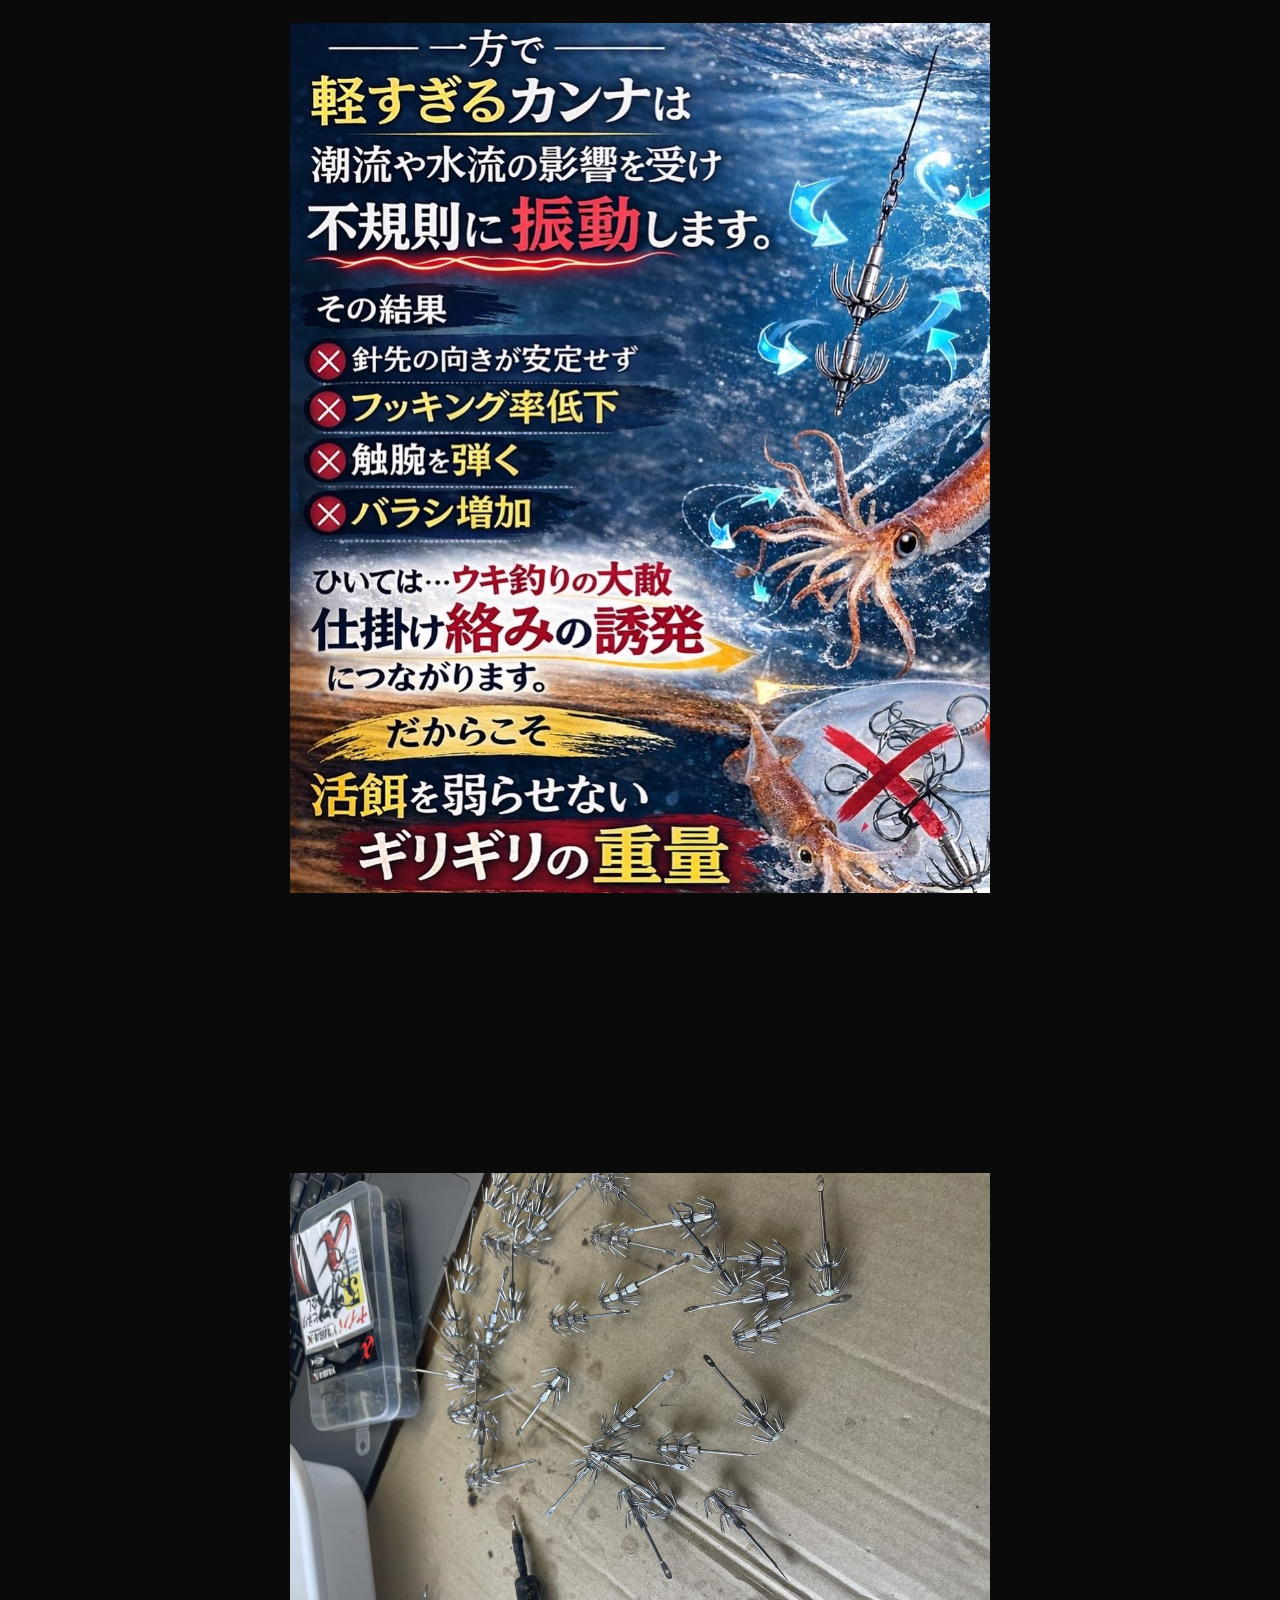
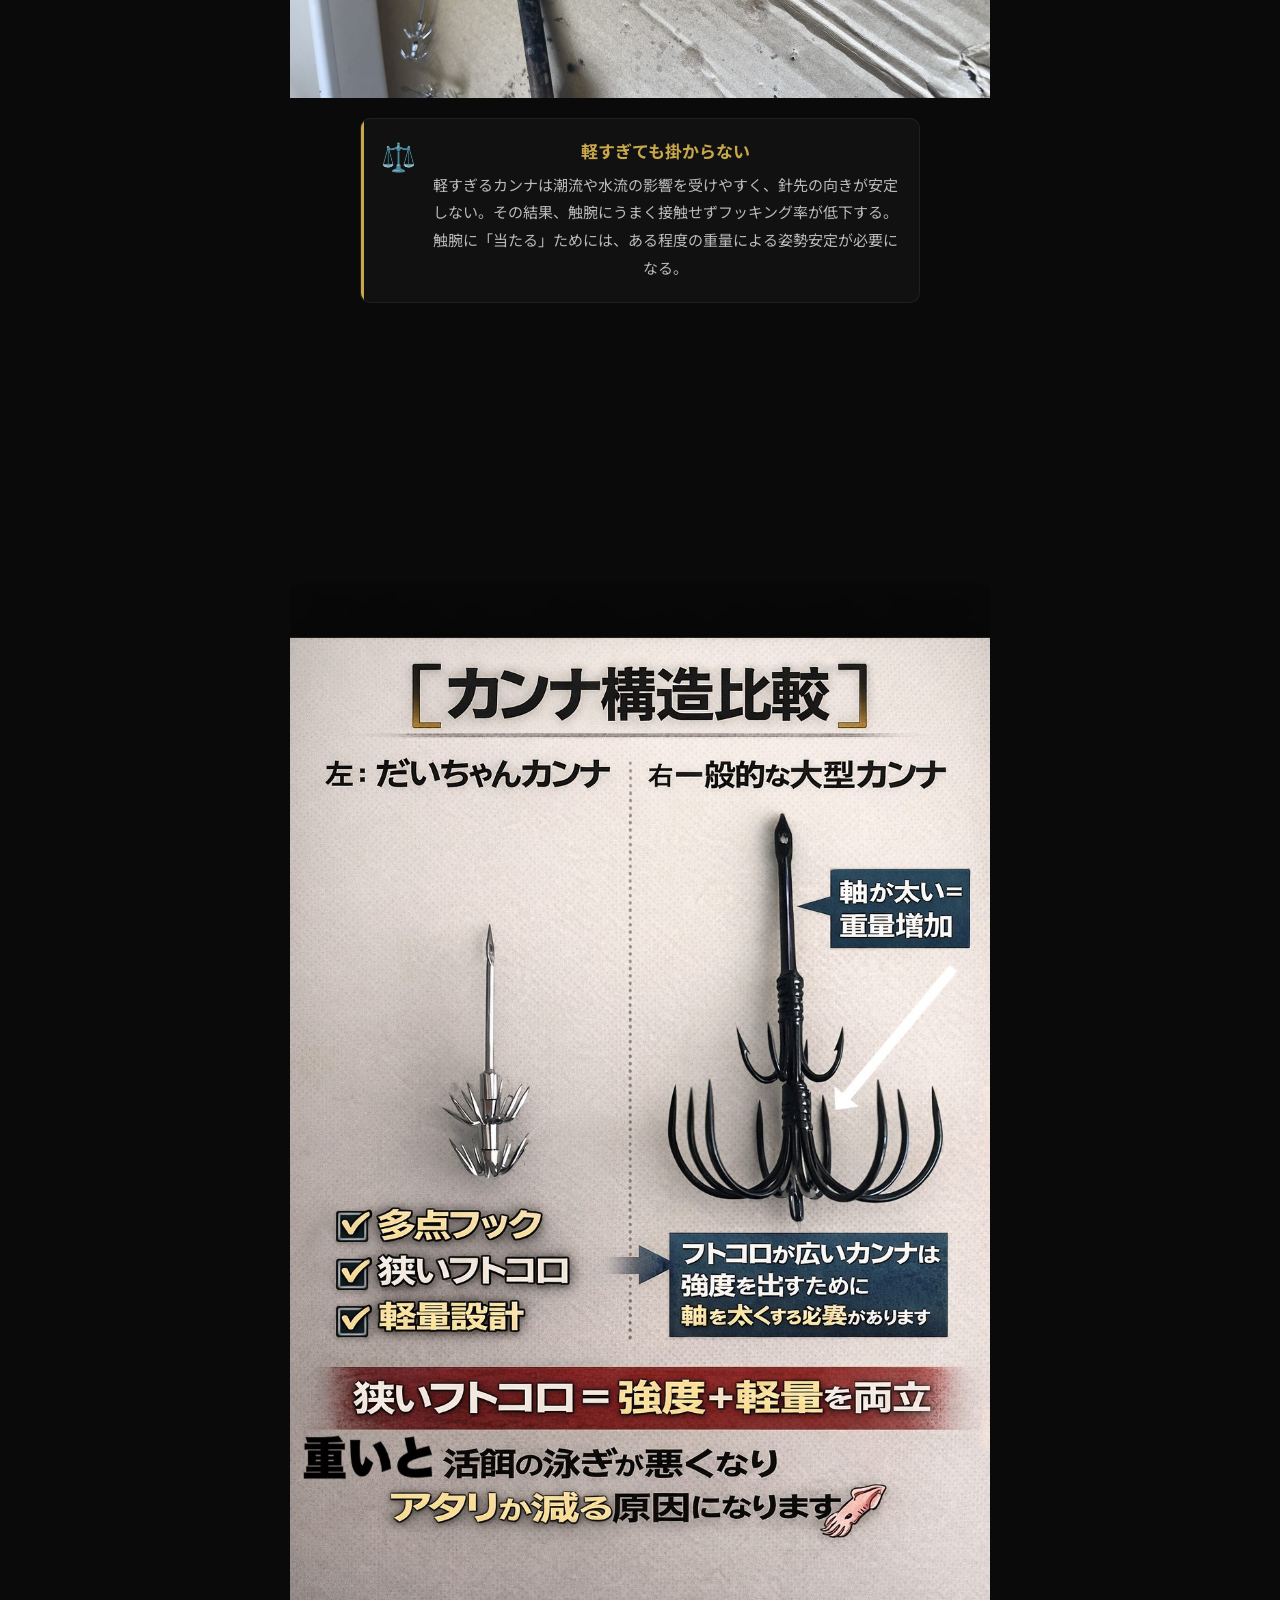
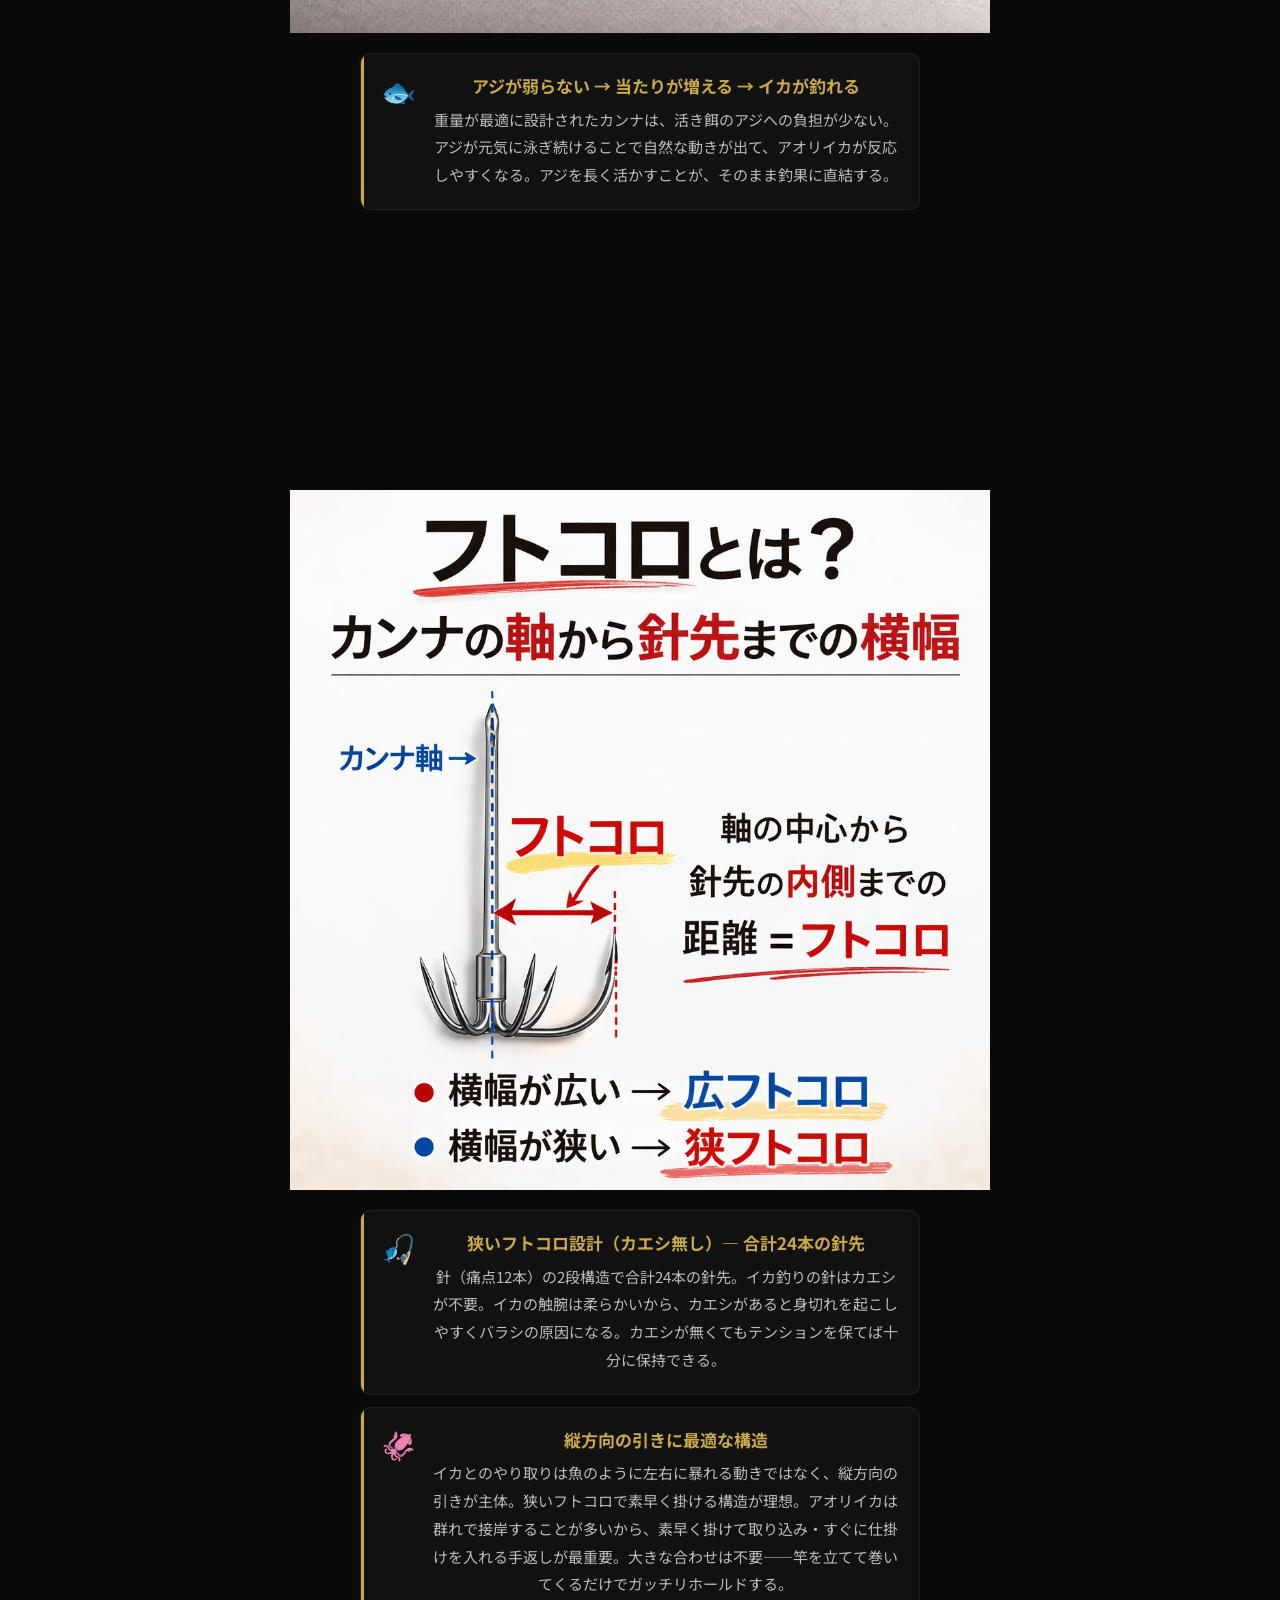
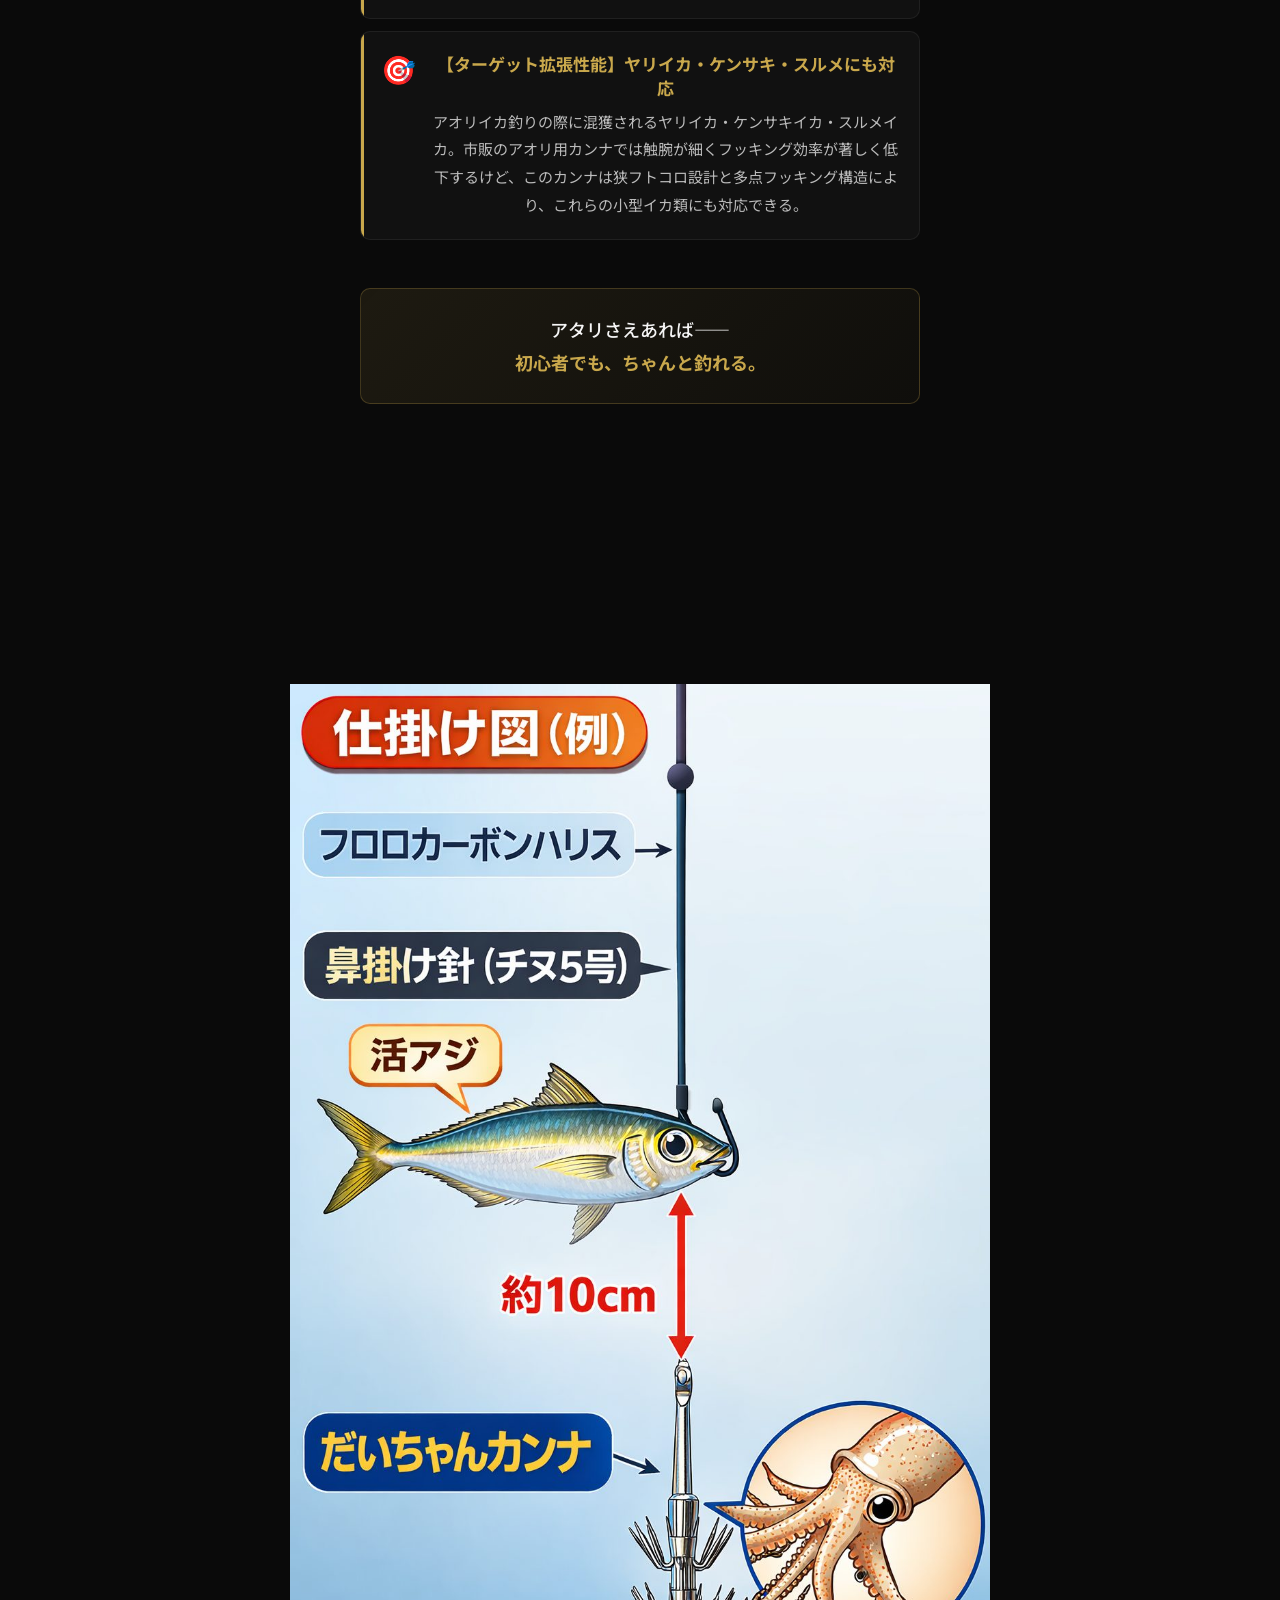
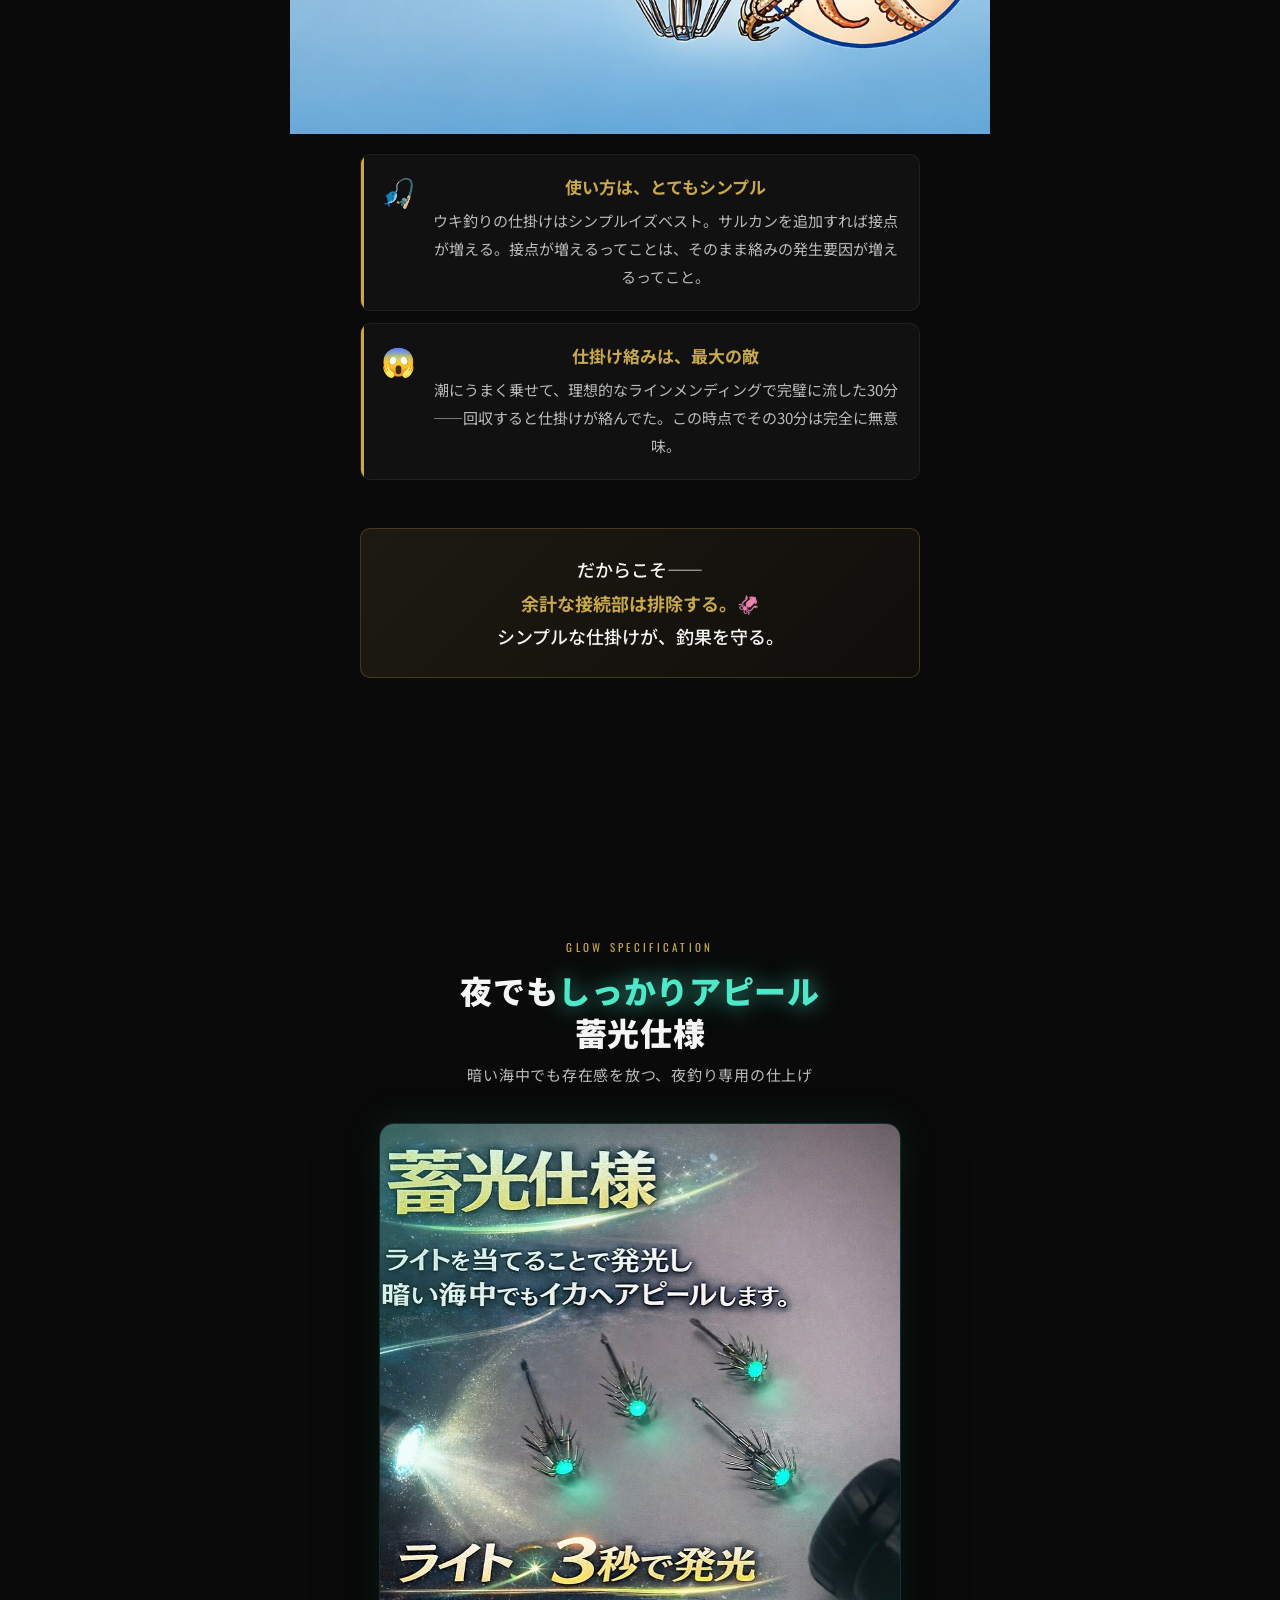
==== commit 8dfd94f5: "Standardize sales channel labels" ====
--- a/aoriika-kanna.html
+++ b/aoriika-kanna.html
@@ -551,7 +551,7 @@
 
 <!-- ③.6 軽すぎてもダメ -->
 <section class="lp-section">
-  <img src="assets/kanna/futokoro.jpg" class="lp-image" alt="">
+  <img src="assets/kanna/kan1.jpg" class="lp-image" alt="">
   <div style="max-width:560px; margin:20px auto 0;">
     <div class="hooking-card fade-in">
       <span class="hooking-card-icon">⚖️</span>
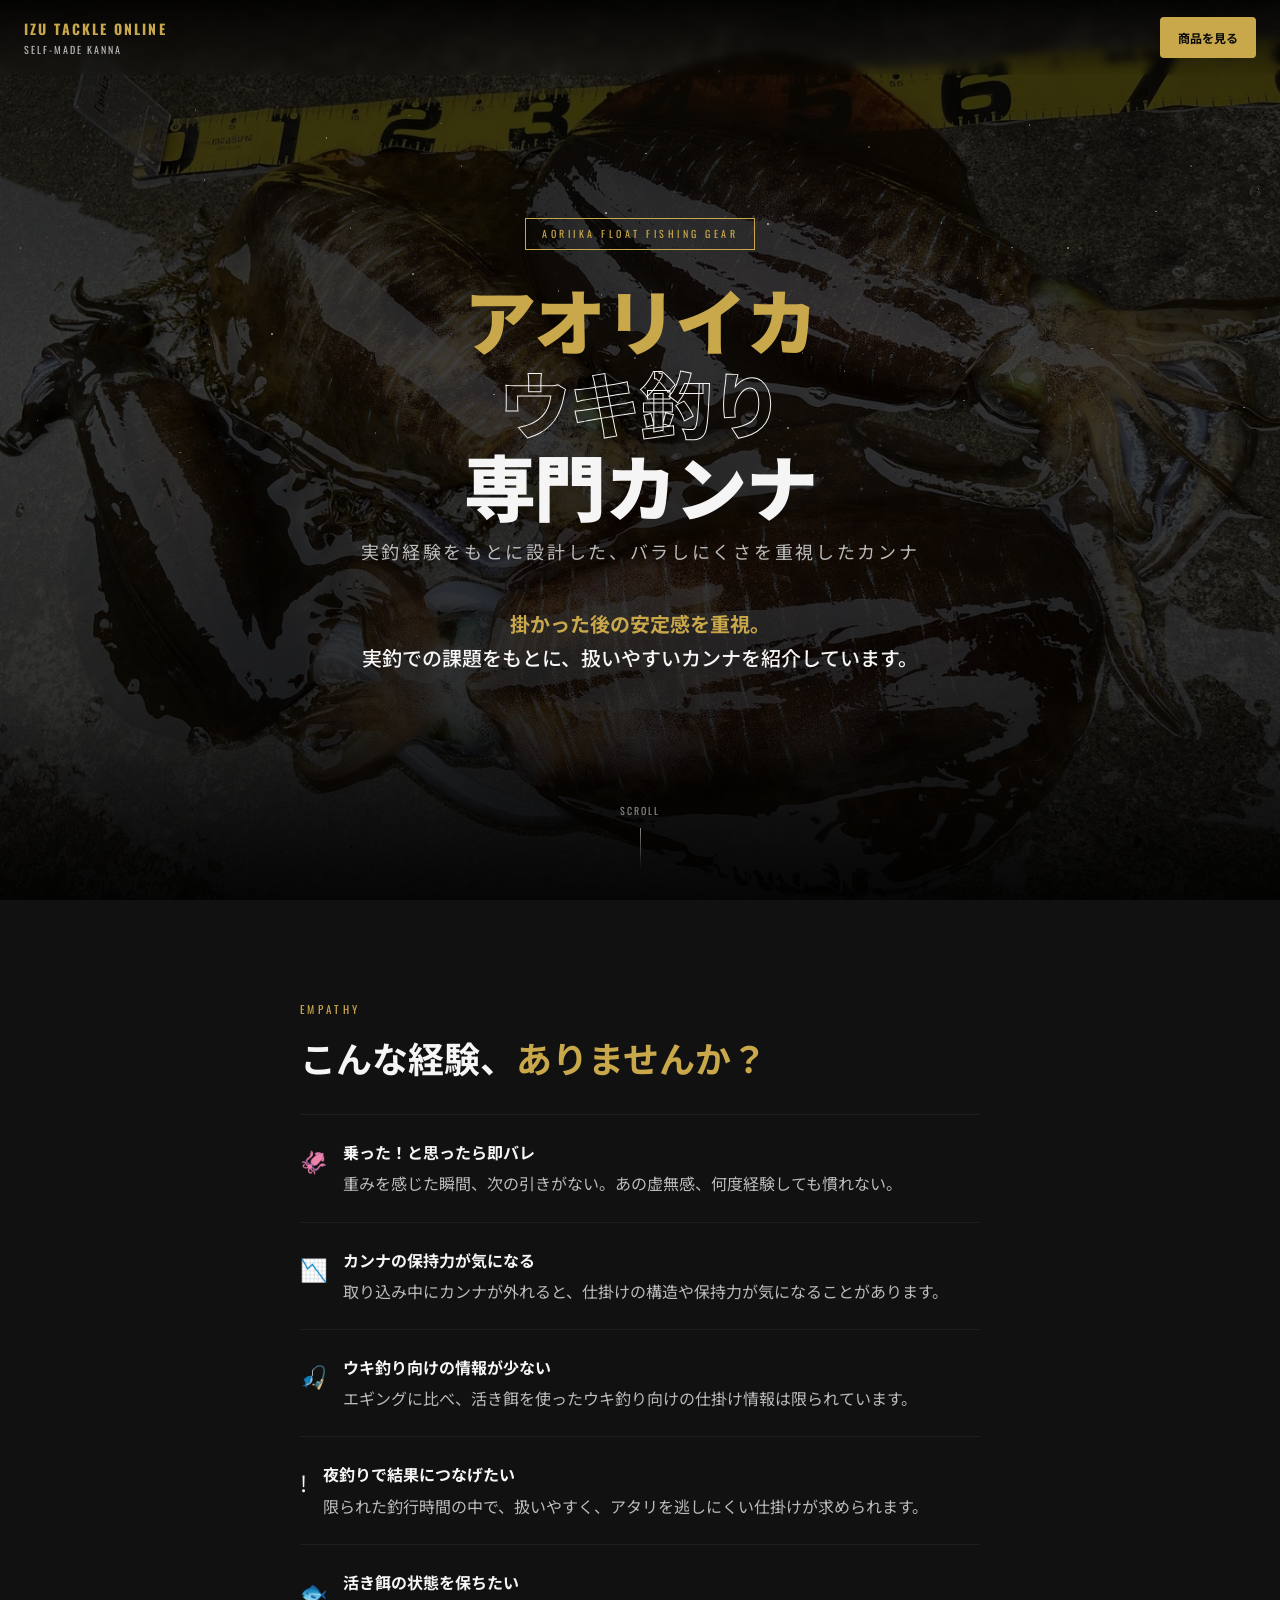
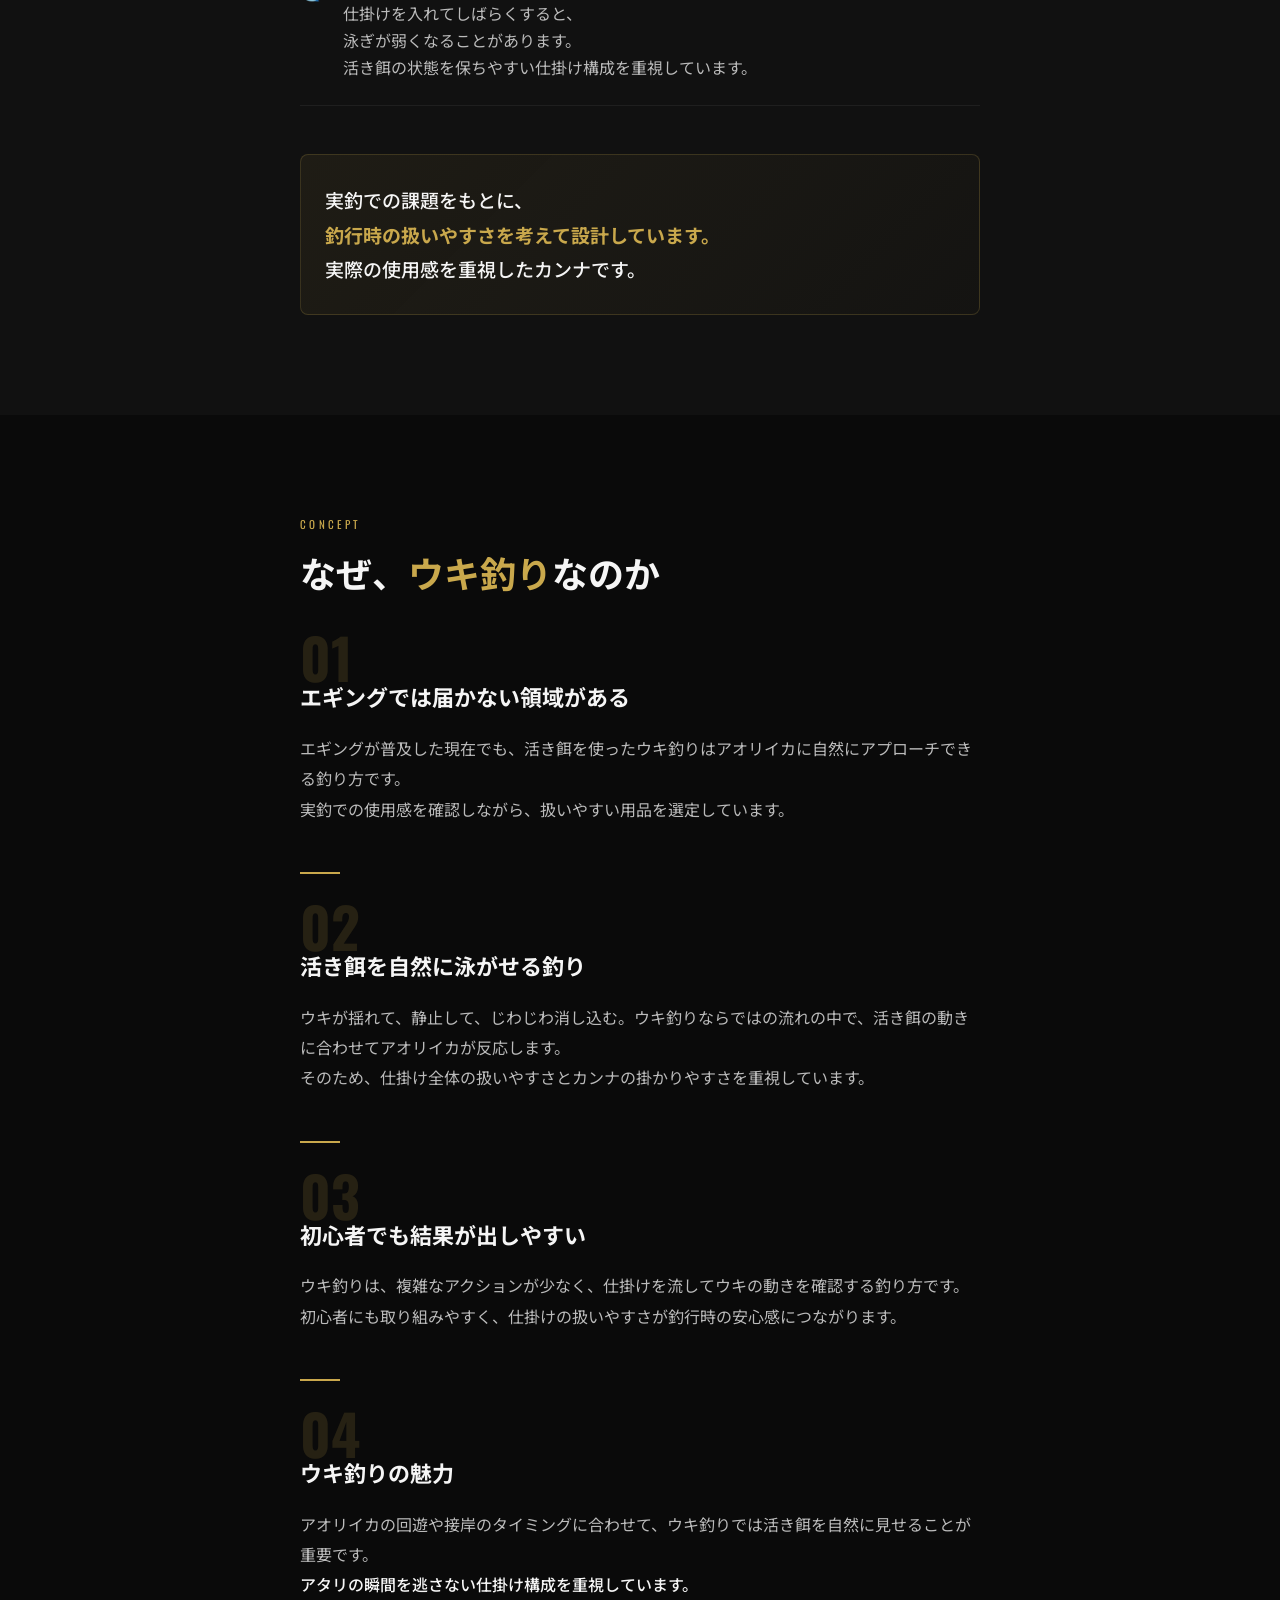
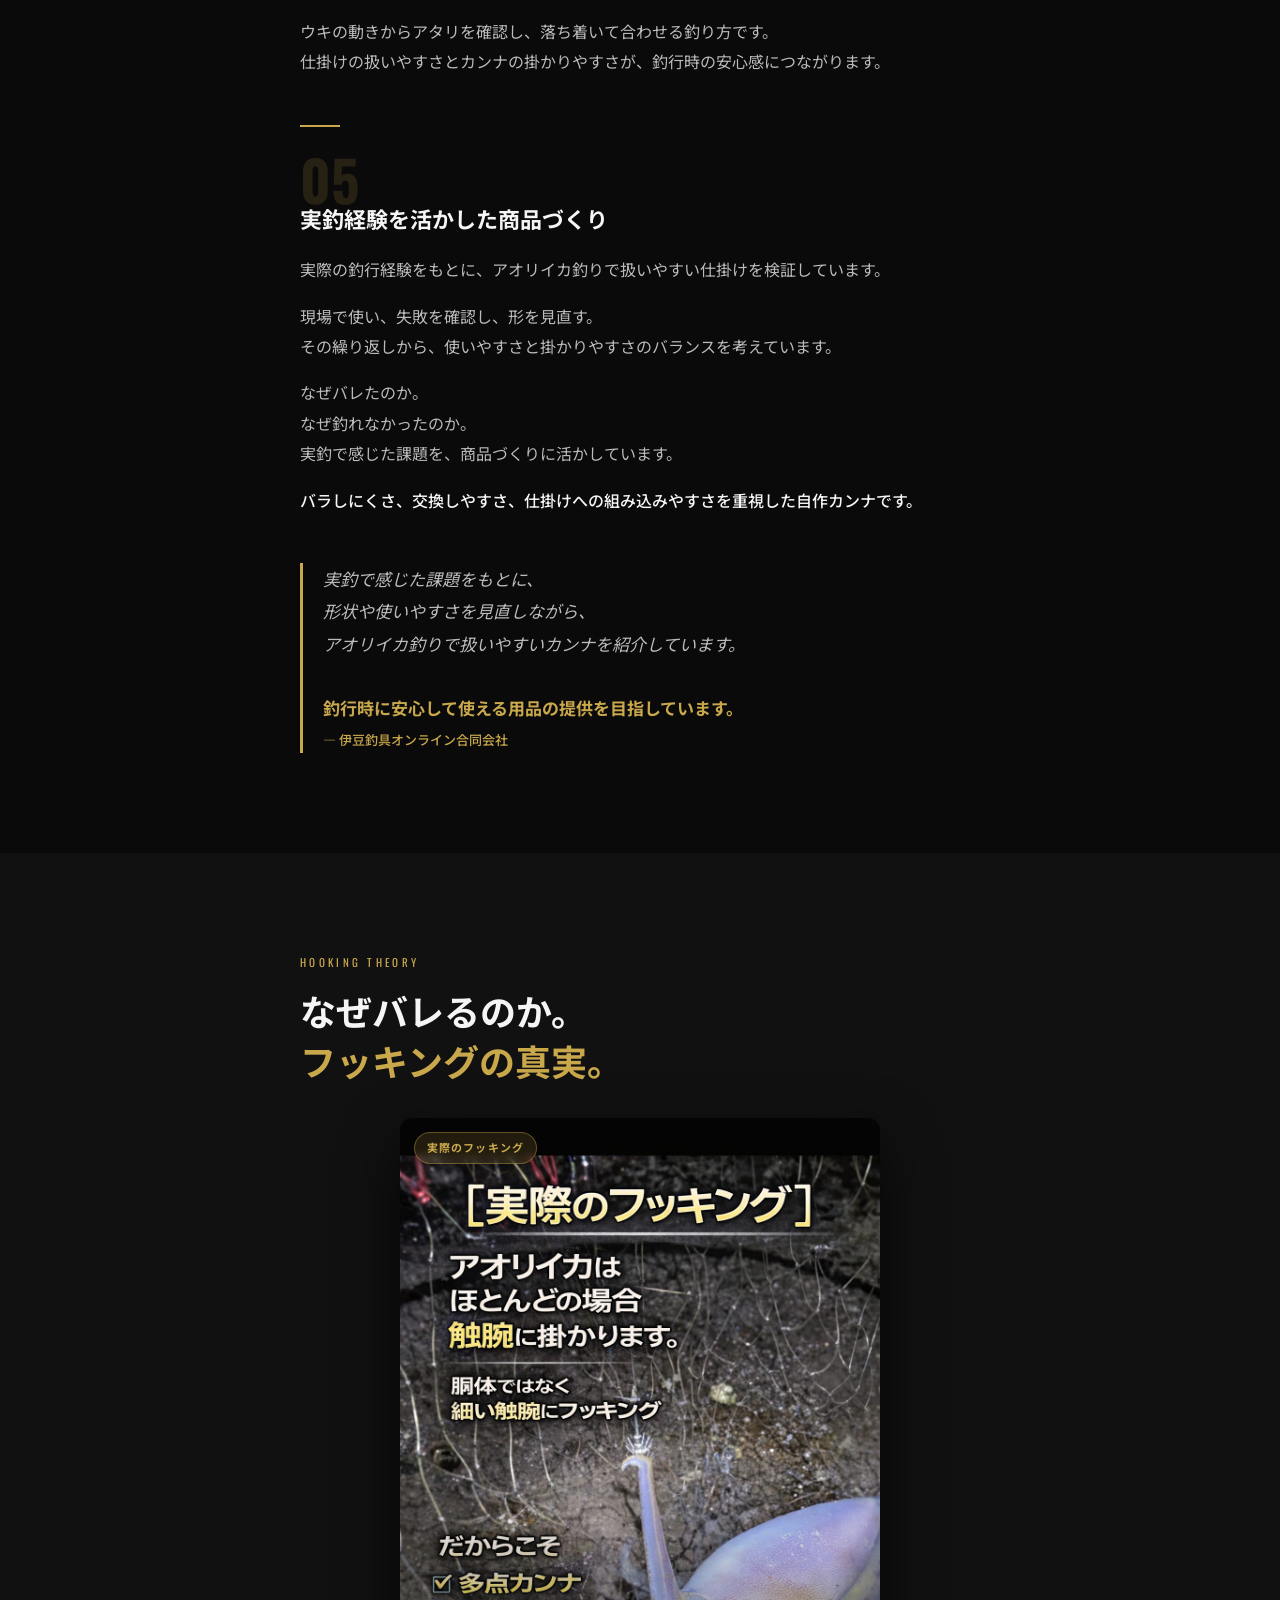
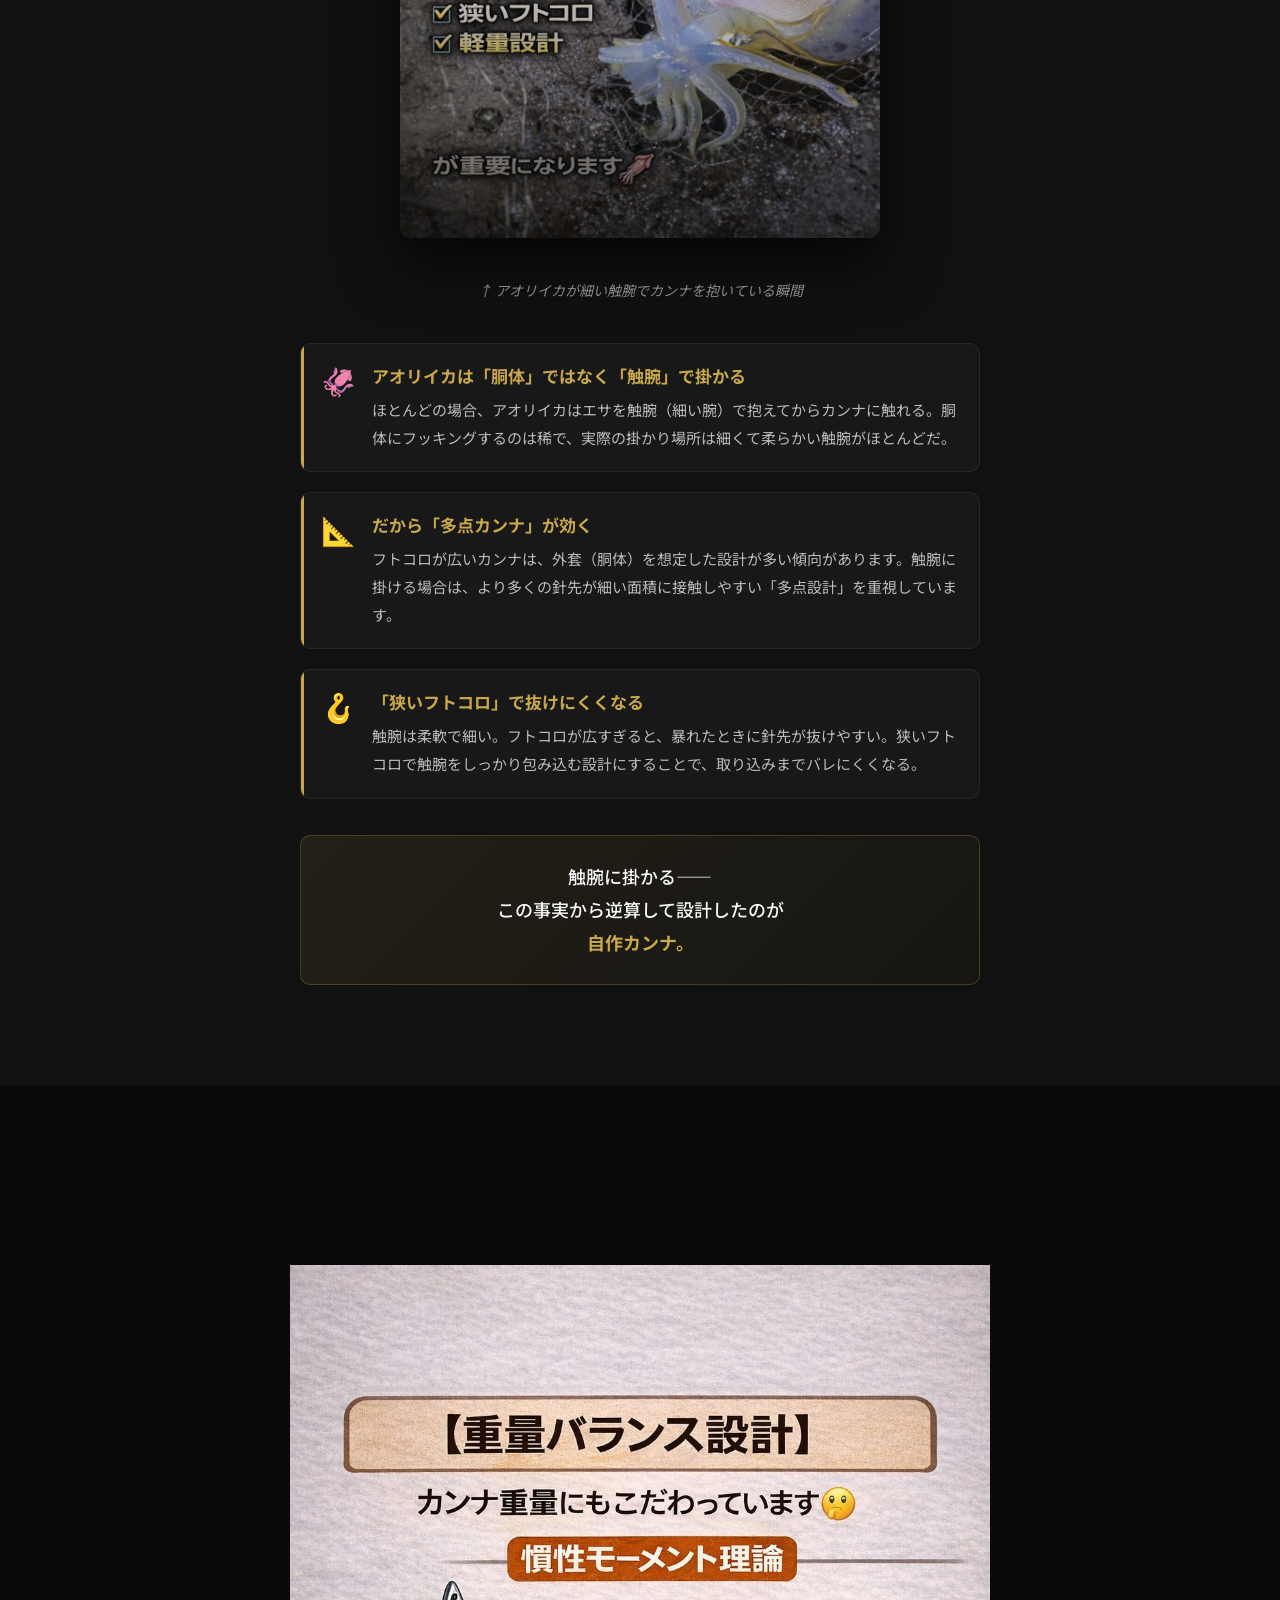
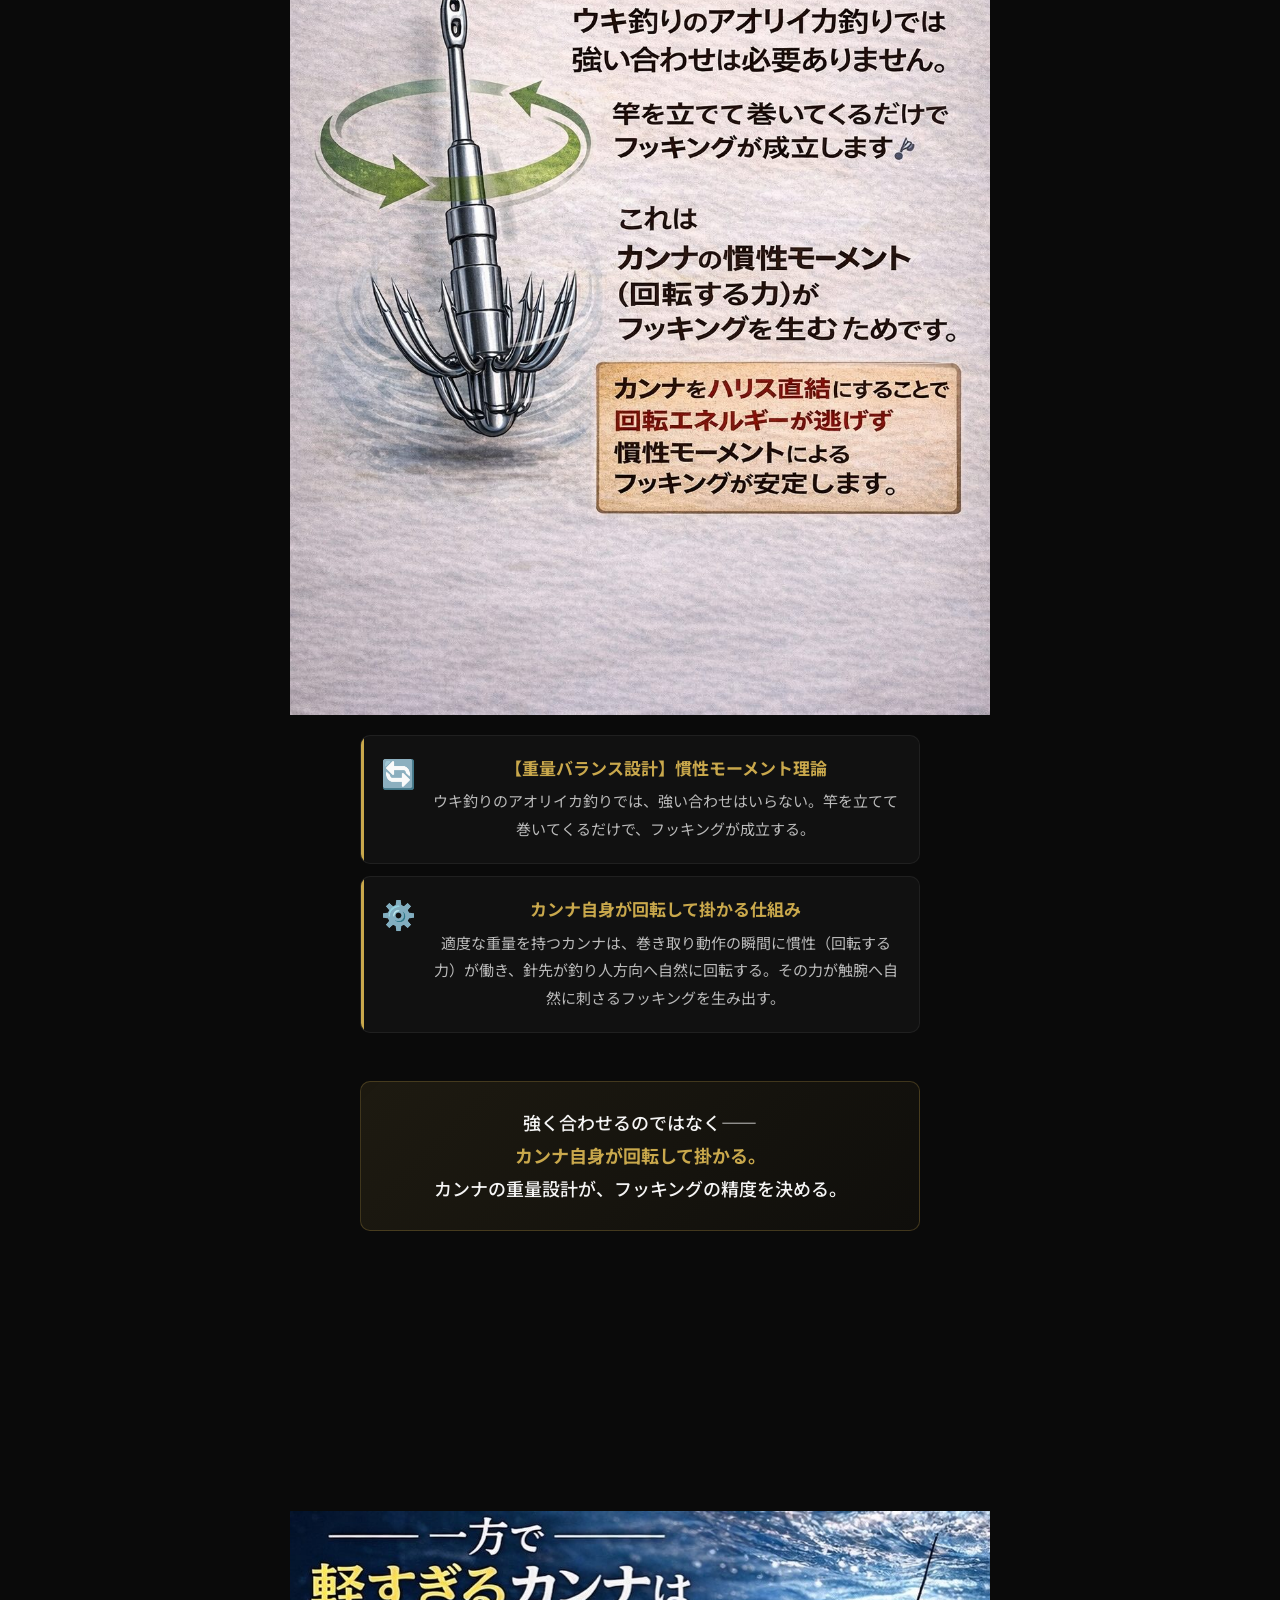
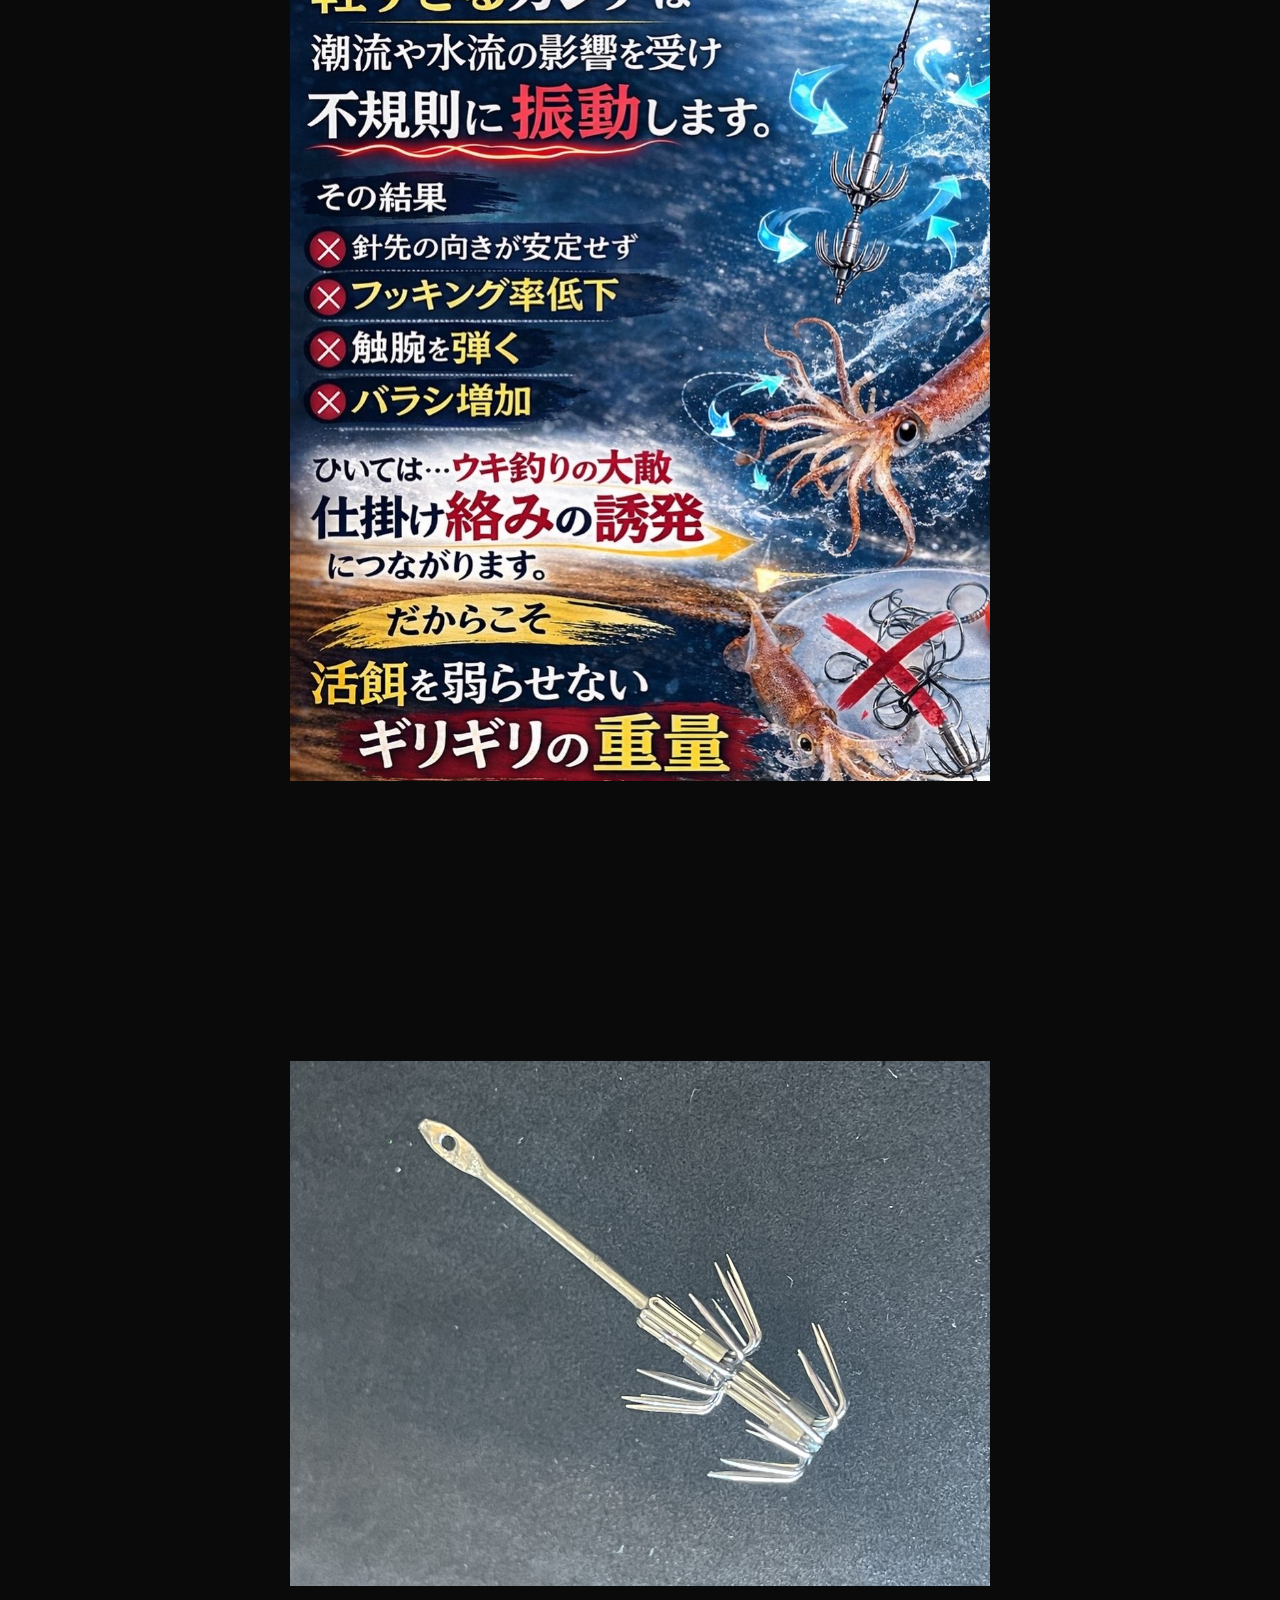
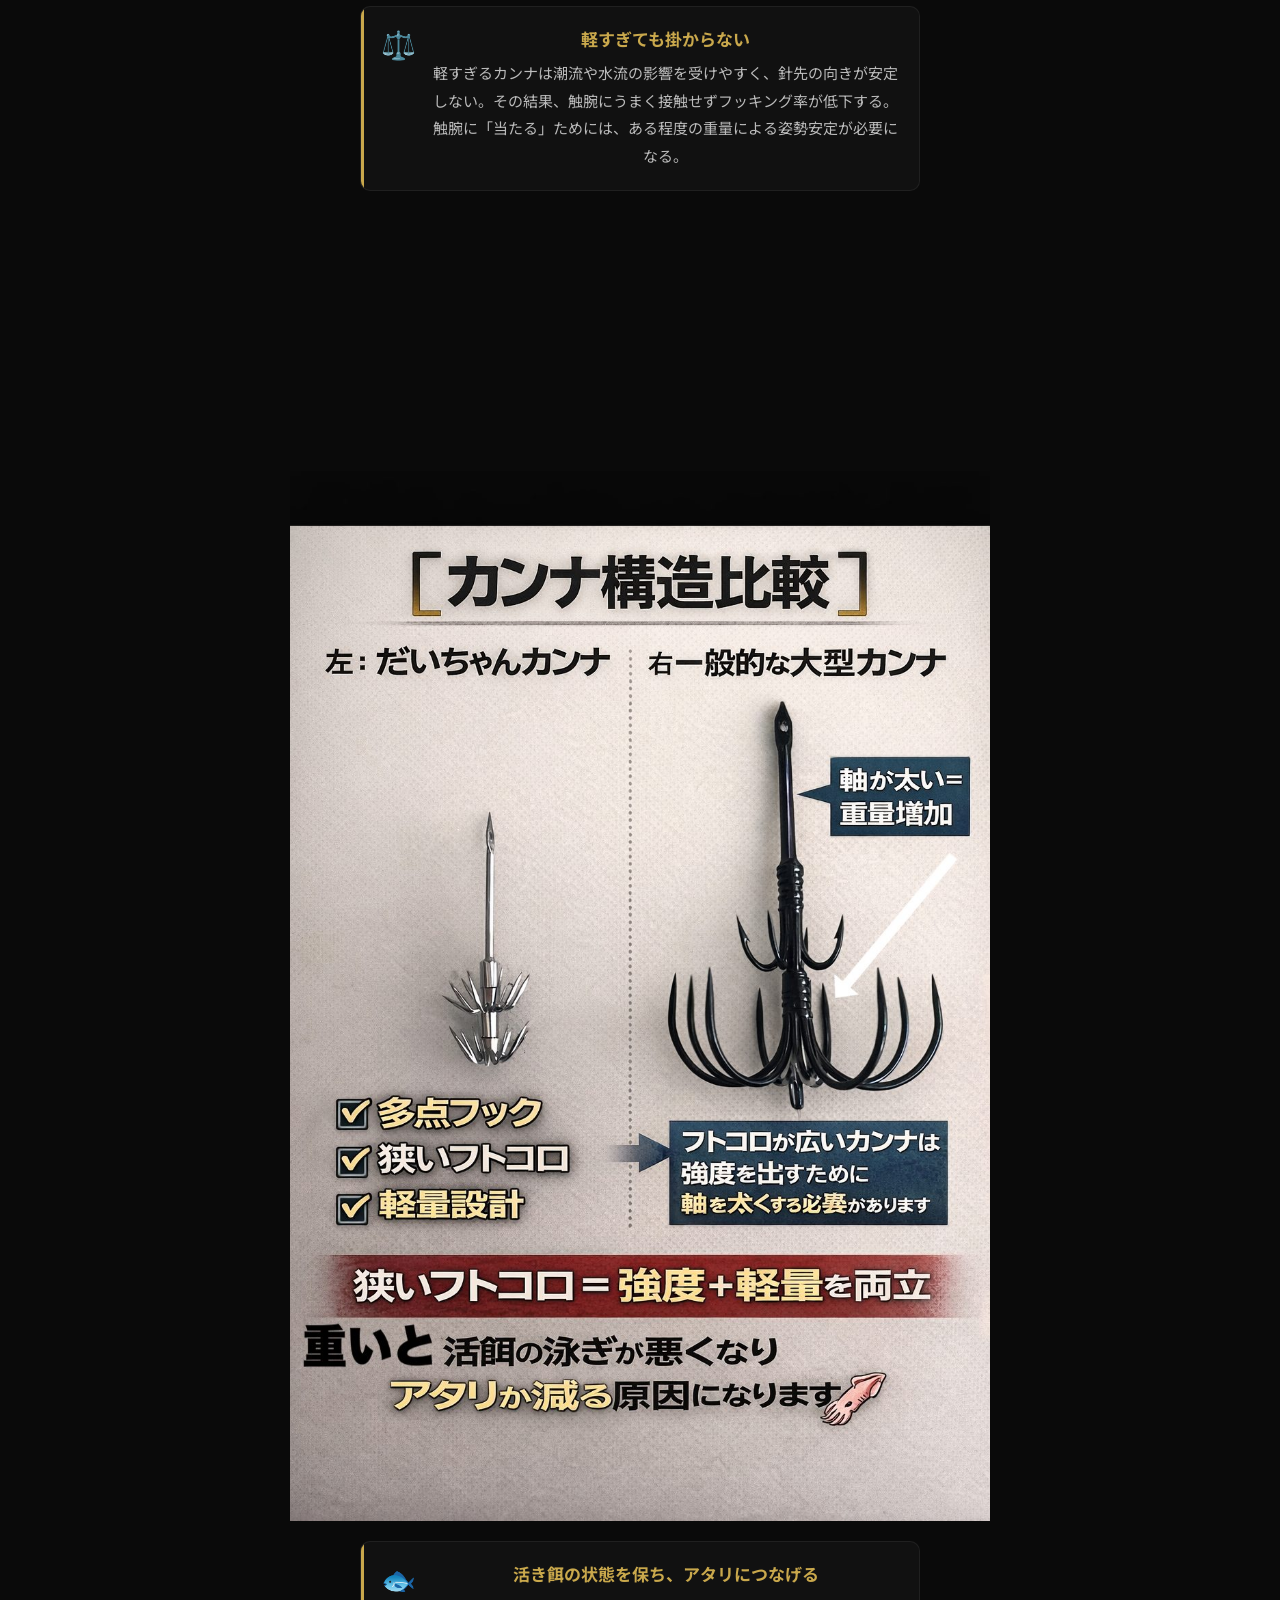
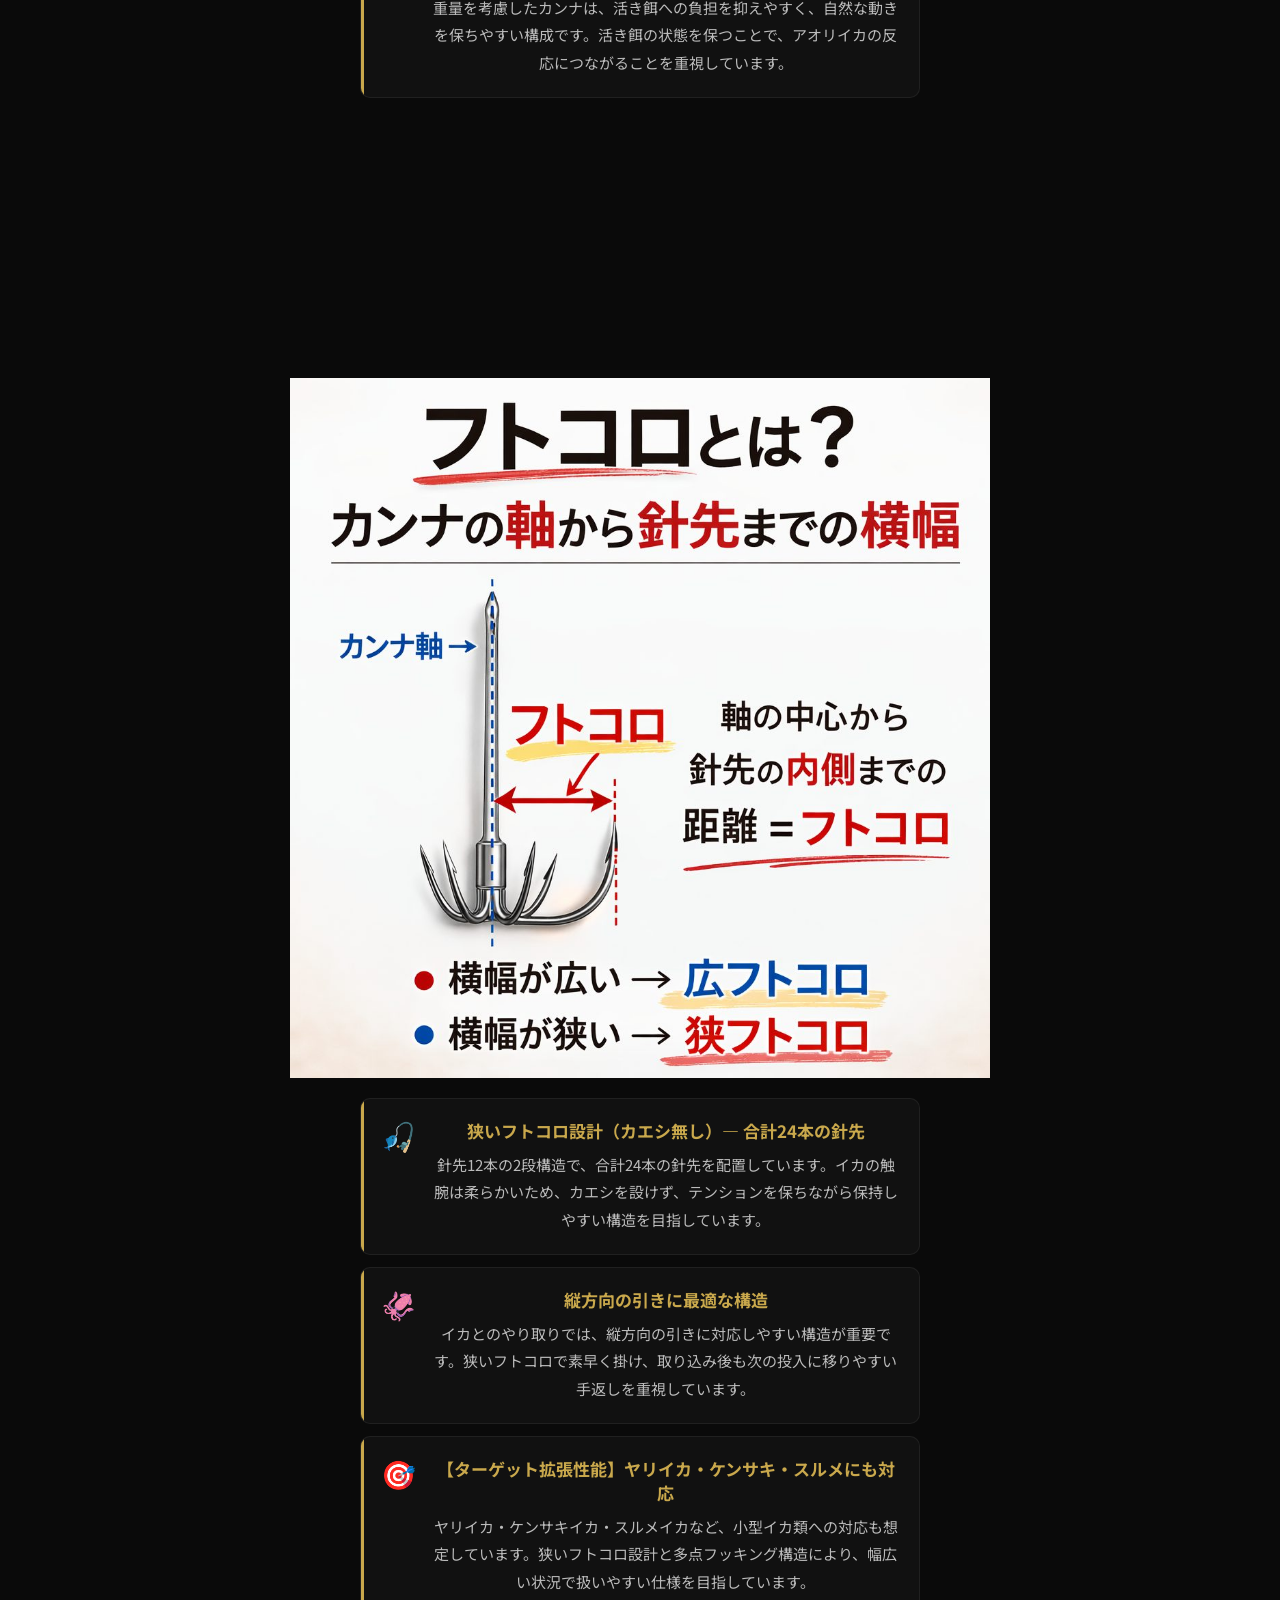
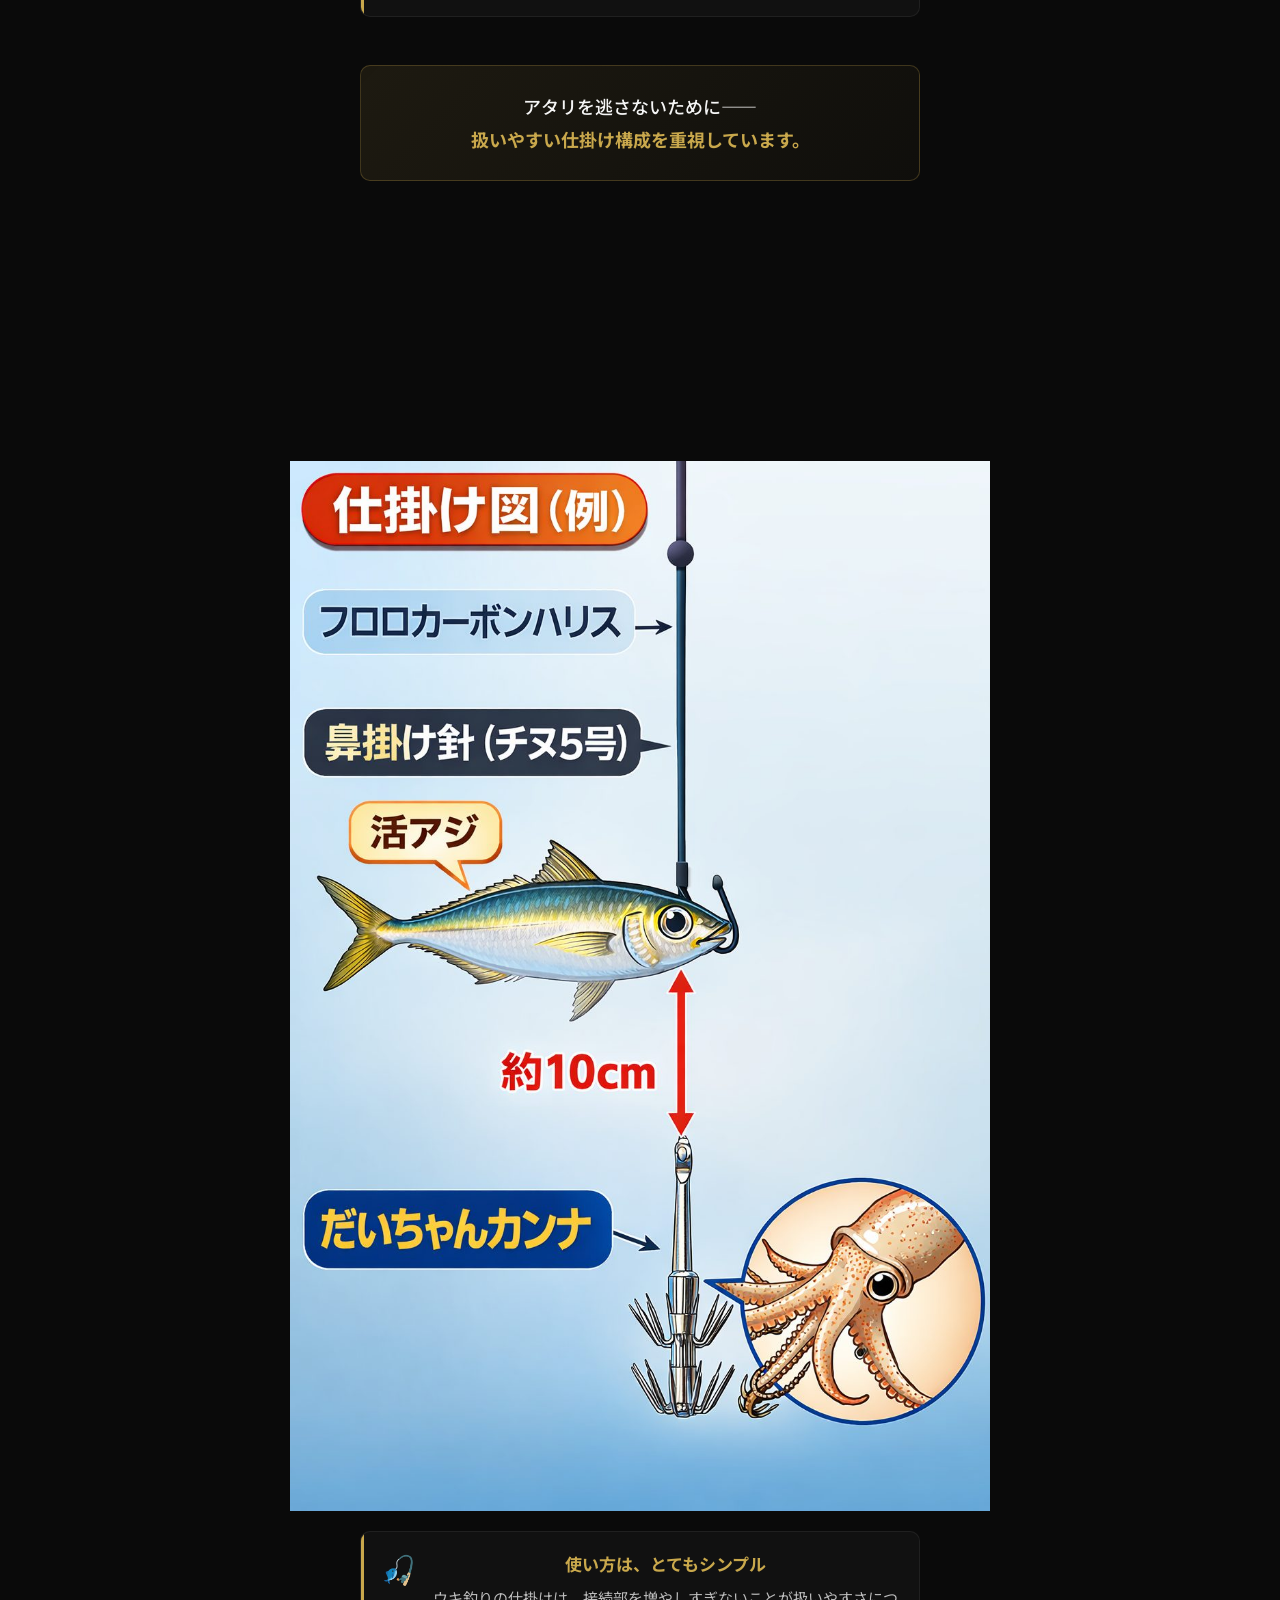
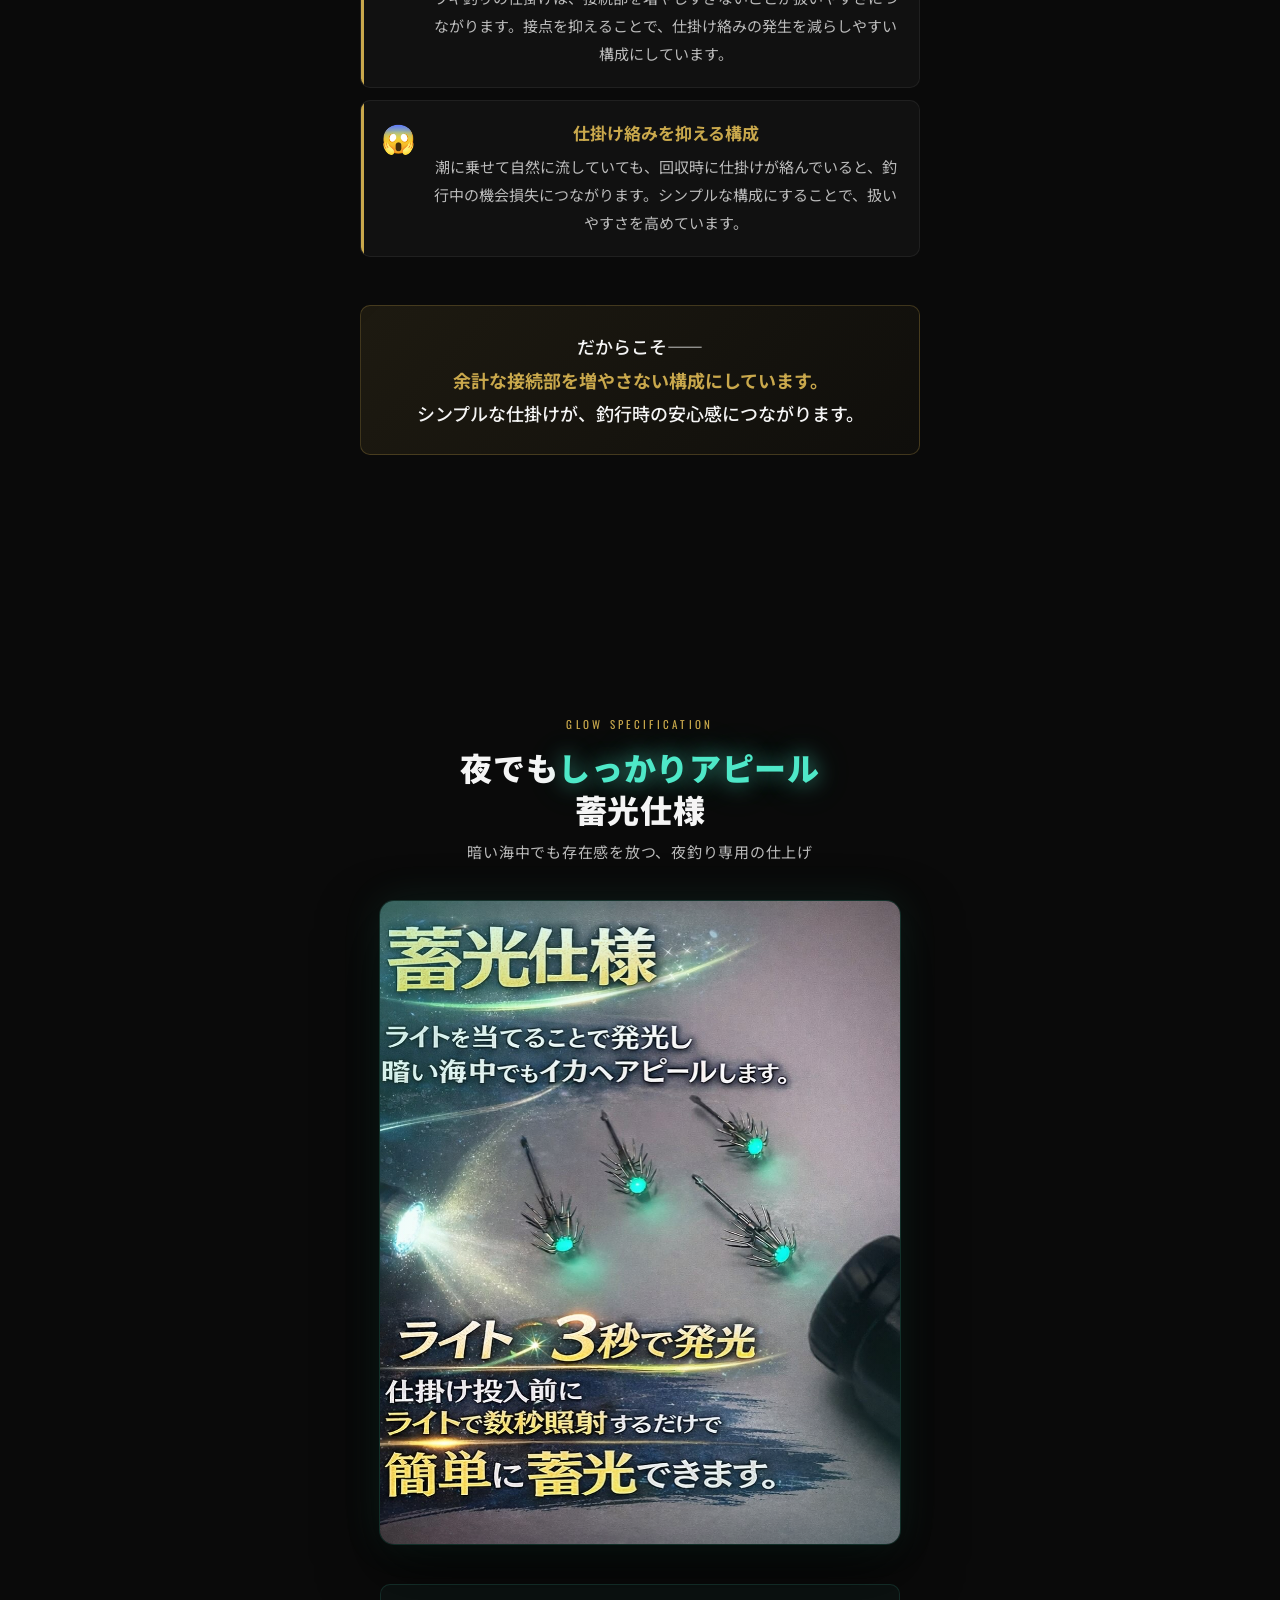
==== commit fddf8cac: "Refine kanna page presentation" ====
--- a/aoriika-kanna.html
+++ b/aoriika-kanna.html
@@ -383,7 +383,7 @@
       <span class="outline">ウキ釣り</span><br>
       専門カンナ
     </h1>
-    <p class="hero-subtitle">現場で生まれた、バラさないカンナ</p>
+    <p class="hero-subtitle">実釣経験をもとに設計した、バラしにくさを重視したカンナ</p>
     <p class="hero-catch">
       <strong>掛かった後の安定感を重視。</strong><br>
       実釣での課題をもとに、扱いやすいカンナを紹介しています。
@@ -407,23 +407,23 @@
 
       <li class="empathy-item fade-in fade-in-delay-3">
         <span class="empathy-icon">📉</span>
-        <div class="empathy-text"><strong>カンナが開いてバレた</strong>取り込み中に腹側のカンナが外れる。あれ、カンナの問題じゃないの？って思いながら黙って帰る。</div>
+        <div class="empathy-text"><strong>カンナの保持力が気になる</strong>取り込み中にカンナが外れると、仕掛けの構造や保持力が気になることがあります。</div>
       </li>
       <li class="empathy-item fade-in fade-in-delay-4">
         <span class="empathy-icon">🎣</span>
-        <div class="empathy-text"><strong>ウキ釣りの情報が少なすぎる</strong>エギングの情報は山ほどあるのに、ウキ釣りになると急に情報が消える。しかも実釣ベースじゃない。</div>
+        <div class="empathy-text"><strong>ウキ釣り向けの情報が少ない</strong>エギングに比べ、活き餌を使ったウキ釣り向けの仕掛け情報は限られています。</div>
       </li>
       <li class="empathy-item fade-in fade-in-delay-5">
-        <span class="empathy-icon">😤</span>
-        <div class="empathy-text"><strong>せっかく夜に来たのに坊主</strong>仕事終わりに堤防まで来て、1杯も乗らずに終わる夜。それでもまた来てしまうのがウキ釣りの沼。</div>
+        <span class="empathy-icon">!</span>
+        <div class="empathy-text"><strong>夜釣りで結果につなげたい</strong>限られた釣行時間の中で、扱いやすく、アタリを逃しにくい仕掛けが求められます。</div>
       </li>
       <li class="empathy-item fade-in">
         <span class="empathy-icon">🐟</span>
-        <div class="empathy-text"><strong>活アジがすぐ弱る</strong>仕掛けを入れてしばらくすると、<br>泳ぎが明らかに悪くなる。<br>それだけで釣れる気がしなくなる。</div>
+        <div class="empathy-text"><strong>活き餌の状態を保ちたい</strong>仕掛けを入れてしばらくすると、<br>泳ぎが弱くなることがあります。<br>活き餌の状態を保ちやすい仕掛け構成を重視しています。</div>
       </li>
     </ul>
     <div class="empathy-answer fade-in">
-      <p>全部、経験してる。<br>だからこそ、<strong>現場で考えて、現場で作った。</strong><br>データじゃなく、<strong>釣り場から生まれたカンナ。</strong></p>
+      <p>実釣での課題をもとに、<br><strong>釣行時の扱いやすさを考えて設計しています。</strong><br>実際の使用感を重視したカンナです。</p>
     </div>
   </div>
 </section>
@@ -443,7 +443,7 @@
     <div class="divider fade-in"></div>
     <div class="concept-block fade-in">
       <div class="concept-number">02</div>
-      <h3 class="concept-heading">アジを泳がせる"間"がすごい</h3>
+      <h3 class="concept-heading">活き餌を自然に泳がせる釣り</h3>
       <p class="concept-text">ウキが揺れて、静止して、じわじわ消し込む。ウキ釣りならではの流れの中で、活き餌の動きに合わせてアオリイカが反応します。<br>そのため、仕掛け全体の扱いやすさとカンナの掛かりやすさを重視しています。</p>
     </div>
     <div class="divider fade-in"></div>
@@ -456,8 +456,8 @@
     <div class="concept-block fade-in">
       <div class="concept-number">04</div>
       <h3 class="concept-heading">ウキ釣りの魅力</h3>
-      <p class="concept-text">アオリイカは群れで接岸する。<br>幼い頃から海に入って見てきたから分かる。<br><span style="color:var(--white); font-weight:500;">来る時は、一気に来る。</span></p>
-      <p class="concept-text" style="margin-top:16px;">その瞬間を逃さないのがウキ釣り。<br>アタリが出たらすぐ獲れる。手返しがいいから、<br><span style="color:var(--gold); font-weight:700;">30分で一気に数を伸ばせる。</span></p>
+      <p class="concept-text">アオリイカの回遊や接岸のタイミングに合わせて、ウキ釣りでは活き餌を自然に見せることが重要です。<br><span style="color:var(--white); font-weight:500;">アタリの瞬間を逃さない仕掛け構成を重視しています。</span></p>
+      <p class="concept-text" style="margin-top:16px;">ウキの動きからアタリを確認し、落ち着いて合わせる釣り方です。<br>仕掛けの扱いやすさとカンナの掛かりやすさが、釣行時の安心感につながります。</p>
     </div>
     <div class="divider fade-in"></div>
     <div class="concept-block fade-in">
@@ -502,7 +502,7 @@
         <span class="hooking-card-icon">📐</span>
         <div class="hooking-card-body">
           <h3>だから「多点カンナ」が効く</h3>
-          <p>フトコロが広いカンナは、外套（胴体）を想定した設計が多い。触腕に掛ける場合は、より多くの針先が細い面積に接触できる「多点設計」のほうが確実に刺さる。これがバラしを減らす根拠。</p>
+          <p>フトコロが広いカンナは、外套（胴体）を想定した設計が多い傾向があります。触腕に掛ける場合は、より多くの針先が細い面積に接触しやすい「多点設計」を重視しています。</p>
         </div>
       </div>
       <div class="hooking-card fade-in fade-in-delay-3">
@@ -551,7 +551,7 @@
 
 <!-- ③.6 軽すぎてもダメ -->
 <section class="lp-section">
-  <img src="assets/kanna/kan1.jpg" class="lp-image" alt="">
+  <img src="assets/kanna/kan3.jpg" class="lp-image" alt="カンナの詳細写真">
   <div style="max-width:560px; margin:20px auto 0;">
     <div class="hooking-card fade-in">
       <span class="hooking-card-icon">⚖️</span>
@@ -570,8 +570,8 @@
     <div class="hooking-card fade-in">
       <span class="hooking-card-icon">🐟</span>
       <div class="hooking-card-body">
-        <h3>アジが弱らない → 当たりが増える → イカが釣れる</h3>
-        <p>重量が最適に設計されたカンナは、活き餌のアジへの負担が少ない。アジが元気に泳ぎ続けることで自然な動きが出て、アオリイカが反応しやすくなる。アジを長く活かすことが、そのまま釣果に直結する。</p>
+        <h3>活き餌の状態を保ち、アタリにつなげる</h3>
+        <p>重量を考慮したカンナは、活き餌への負担を抑えやすく、自然な動きを保ちやすい構成です。活き餌の状態を保つことで、アオリイカの反応につながることを重視しています。</p>
       </div>
     </div>
   </div>
@@ -585,25 +585,25 @@
       <span class="hooking-card-icon">🎣</span>
       <div class="hooking-card-body">
         <h3>狭いフトコロ設計（カエシ無し）— 合計24本の針先</h3>
-        <p>針（痛点12本）の2段構造で合計24本の針先。イカ釣りの針はカエシが不要。イカの触腕は柔らかいから、カエシがあると身切れを起こしやすくバラシの原因になる。カエシが無くてもテンションを保てば十分に保持できる。</p>
+        <p>針先12本の2段構造で、合計24本の針先を配置しています。イカの触腕は柔らかいため、カエシを設けず、テンションを保ちながら保持しやすい構造を目指しています。</p>
       </div>
     </div>
     <div class="hooking-card fade-in">
       <span class="hooking-card-icon">🦑</span>
       <div class="hooking-card-body">
         <h3>縦方向の引きに最適な構造</h3>
-        <p>イカとのやり取りは魚のように左右に暴れる動きではなく、縦方向の引きが主体。狭いフトコロで素早く掛ける構造が理想。アオリイカは群れで接岸することが多いから、素早く掛けて取り込み・すぐに仕掛けを入れる手返しが最重要。大きな合わせは不要——竿を立てて巻いてくるだけでガッチリホールドする。</p>
+        <p>イカとのやり取りでは、縦方向の引きに対応しやすい構造が重要です。狭いフトコロで素早く掛け、取り込み後も次の投入に移りやすい手返しを重視しています。</p>
       </div>
     </div>
     <div class="hooking-card fade-in">
       <span class="hooking-card-icon">🎯</span>
       <div class="hooking-card-body">
         <h3>【ターゲット拡張性能】ヤリイカ・ケンサキ・スルメにも対応</h3>
-        <p>アオリイカ釣りの際に混獲されるヤリイカ・ケンサキイカ・スルメイカ。市販のアオリ用カンナでは触腕が細くフッキング効率が著しく低下するけど、このカンナは狭フトコロ設計と多点フッキング構造により、これらの小型イカ類にも対応できる。</p>
+        <p>ヤリイカ・ケンサキイカ・スルメイカなど、小型イカ類への対応も想定しています。狭いフトコロ設計と多点フッキング構造により、幅広い状況で扱いやすい仕様を目指しています。</p>
       </div>
     </div>
     <div class="hooking-conclusion fade-in">
-      <p>アタリさえあれば——<br><strong>初心者でも、ちゃんと釣れる。</strong></p>
+      <p>アタリを逃さないために——<br><strong>扱いやすい仕掛け構成を重視しています。</strong></p>
     </div>
   </div>
 </section>
@@ -616,18 +616,18 @@
       <span class="hooking-card-icon">🎣</span>
       <div class="hooking-card-body">
         <h3>使い方は、とてもシンプル</h3>
-        <p>ウキ釣りの仕掛けはシンプルイズベスト。サルカンを追加すれば接点が増える。接点が増えるってことは、そのまま絡みの発生要因が増えるってこと。</p>
+        <p>ウキ釣りの仕掛けは、接続部を増やしすぎないことが扱いやすさにつながります。接点を抑えることで、仕掛け絡みの発生を減らしやすい構成にしています。</p>
       </div>
     </div>
     <div class="hooking-card fade-in">
       <span class="hooking-card-icon">😱</span>
       <div class="hooking-card-body">
-        <h3>仕掛け絡みは、最大の敵</h3>
-        <p>潮にうまく乗せて、理想的なラインメンディングで完璧に流した30分——回収すると仕掛けが絡んでた。この時点でその30分は完全に無意味。</p>
+        <h3>仕掛け絡みを抑える構成</h3>
+        <p>潮に乗せて自然に流していても、回収時に仕掛けが絡んでいると、釣行中の機会損失につながります。シンプルな構成にすることで、扱いやすさを高めています。</p>
       </div>
     </div>
     <div class="hooking-conclusion fade-in">
-      <p>だからこそ——<br><strong>余計な接続部は排除する。🦑</strong><br>シンプルな仕掛けが、釣果を守る。</p>
+      <p>だからこそ——<br><strong>余計な接続部を増やさない構成にしています。</strong><br>シンプルな仕掛けが、釣行時の安心感につながります。</p>
     </div>
   </div>
 </section>
@@ -661,21 +661,21 @@
         <div class="glow-point-icon">🔦</div>
         <div class="glow-point-text">
           ライトで数秒照らすだけ
-          <span>仕掛け投入前にサッと当てるだけで準備完了。手間いらず。</span>
+          <span>仕掛け投入前にライトを当てるだけで準備しやすい仕様です。</span>
         </div>
       </div>
       <div class="glow-point fade-in fade-in-delay-2">
         <div class="glow-point-icon">🌊</div>
         <div class="glow-point-text">
           暗い海中でもしっかりアピール
-          <span>水深が深くなるほど光が届かない夜の海でも、蓄光がイカの目を引く。</span>
+          <span>光が届きにくい夜の海中でも、蓄光により存在感を出しやすくしています。</span>
         </div>
       </div>
       <div class="glow-point fade-in fade-in-delay-3">
         <div class="glow-point-icon">🌙</div>
         <div class="glow-point-text">
-          夜釣り前の準備も簡単
-          <span>常夜灯の下でも、スマホライトでも蓄光できる。特別な道具は不要。</span>
+          夜釣り前の準備もしやすい構成
+          <span>常夜灯やライトで蓄光でき、夜釣り前の準備がしやすい仕様です。</span>
         </div>
       </div>
     </div>
@@ -699,15 +699,15 @@
     <div class="hooking-card fade-in fade-in-delay-1">
       <span class="hooking-card-icon">🦑</span>
       <div class="hooking-card-body">
-        <h3>死餌でも、スイッチが入る</h3>
-        <p>死餌を装着するだけで、ヤリイカ・ケンサキイカ等の捕食スイッチを誘発できる。<br><span style="color:var(--gold);">（実釣経験をもとに設計しています。）</span></p>
+        <h3>状況に応じた餌の使い分け</h3>
+        <p>状況に応じて死餌を使用する場合にも、ヤリイカ・ケンサキイカ等を狙いやすい構成を意識しています。<br><span style="color:var(--gold);">（実釣経験をもとに設計しています。）</span></p>
       </div>
     </div>
     <div class="hooking-card fade-in fade-in-delay-2">
       <span class="hooking-card-icon">♻️</span>
       <div class="hooking-card-body">
         <h3>ベイトリサイクル型仕掛け</h3>
-        <p>いわばベイトリサイクル型仕掛け。エサを無駄にしない設計。<br><span style="color:var(--gold);">（状況に応じた使い分けを想定しています。）</span></p>
+        <p>活き餌や死餌を状況に応じて使い分けやすい仕掛け構成です。餌を無駄にしにくい設計を目指しています。<br><span style="color:var(--gold);">（状況に応じた使い分けを想定しています。）</span></p>
       </div>
     </div>
   </div>
@@ -721,7 +721,7 @@
       <span class="hooking-card-icon">🐟</span>
       <div class="hooking-card-body">
         <h3>汎用型ウキ釣りカンナシステム</h3>
-        <p>イカだけではなく🐟 青物、、、🐟 底物、、、まで対応する。<br>汎用型ウキ釣りカンナシステムなんです😁</p>
+        <p>イカだけではなく、青物や底物など、複数のターゲットにも応用しやすい構成です。<br>ウキ釣りで扱いやすい汎用型のカンナシステムを目指しています。</p>
       </div>
     </div>
   </div>
@@ -735,7 +735,7 @@
       <span class="hooking-card-icon">🪝</span>
       <div class="hooking-card-body">
         <h3>自作カンナ — ラインナップ</h3>
-        <p>一本一本ハンドメイドで仕上げた自作カンナ。サイズ・仕様ごとに設計を変え、ウキ釣りの現場で使いながら改良を重ねてきた形です。釣り場・対象・タックルに合わせてお選びください。</p>
+        <p>一本一本ハンドメイドで仕上げた自作カンナです。サイズ・仕様ごとに設計を変え、実釣での使用感を確認しながら改良を重ねています。釣り場・対象・タックルに合わせてお選びください。</p>
       </div>
     </div>
   </div>
@@ -744,13 +744,13 @@
 <!-- ④.5.1 商品選択 -->
 <section class="lp-section" style="margin:0; padding:48px 20px; background:#111;">
   <p style="font-size:clamp(11px,3vw,13px); letter-spacing:0.3em; color:var(--gold); font-weight:700; text-transform:uppercase; margin-bottom:16px;">Select Your Kanna</p>
-  <h2 style="font-size:clamp(20px,5.5vw,26px); font-weight:900; margin-bottom:8px;">ラインナップから選んで購入</h2>
+  <h2 style="font-size:clamp(20px,5.5vw,26px); font-weight:900; margin-bottom:8px;">ラインナップから商品を確認</h2>
   <p style="font-size:clamp(13px,3.5vw,14px); color:var(--gray-light); margin-bottom:0;">釣り方・スタイルに合わせてお選びください。</p>
   <div class="product-select-grid">
     <div class="product-select-card fade-in">
       <span class="product-select-num">① AJI RIG</span>
       <h3 class="product-select-name">アジ専用仕掛け</h3>
-      <p class="product-select-desc">活アジを弱らせず、フッキング率を最大化した仕掛けセット。</p>
+      <p class="product-select-desc">活き餌の状態を保ちやすく、扱いやすさを重視した仕掛けセットです。</p>
       <div class="btn-wrap-mini">
         <a href="https://store.shopping.yahoo.co.jp/izuokappari-store/aori4.html?openExternalBrowser=1" target="_blank" rel="noopener" class="btn-yahoo-mini">🛒 Yahoo!</a>
         <a href="https://jp.mercari.com/shops/product/2JNMxFFMvYRebjmajqLPCx?source_location=share&utm_medium=share&utm_source=ios" target="_blank" rel="noopener" class="btn-mercari-mini">🏪 メルカリ</a>
@@ -768,7 +768,7 @@
     <div class="product-select-card fade-in fade-in-delay-2">
       <span class="product-select-num">③ KANNA ONLY</span>
       <h3 class="product-select-name">カンナのみ 単品</h3>
-      <p class="product-select-desc">仕掛けはすでにお持ちの方へ。カンナ単体での購入もできます。</p>
+      <p class="product-select-desc">仕掛けはすでにお持ちの方へ、カンナ単体でも取り扱っています。</p>
       <div class="btn-wrap-mini">
         <a href="https://store.shopping.yahoo.co.jp/izuokappari-store/aorik5.html?openExternalBrowser=1" target="_blank" rel="noopener" class="btn-yahoo-mini">🛒 Yahoo!</a>
         <a href="https://jp.mercari.com/shops/product/2JNMyf8yW8YyqQhBQnULUo?utm_source=ios&utm_medium=share&source_location=share" target="_blank" rel="noopener" class="btn-mercari-mini">🏪 メルカリ</a>
@@ -782,11 +782,11 @@
   <h2 class="lp-title">【金魚ビンビン釣法対応】</h2>
   <div style="max-width:560px; margin:0 auto; display:flex; flex-direction:column; gap:12px;">
     <div class="hooking-card fade-in">
-      <span class="hooking-card-icon">😂</span>
+      <span class="hooking-card-icon">?</span>
       <div class="hooking-card-body">
         <h3>何それ？と思いましたよね</h3>
-        <p>堤防で簡単に釣れる<strong>ネンブツダイ（通称・金魚）</strong>を活エサにして、ウキ釣りでイカを釣る釣法です🐟<br>
-        その金魚ビンビン釣法にも、このカンナは対応できる。</p>
+        <p>堤防で釣れる<strong>ネンブツダイ（通称・金魚）</strong>を活き餌として使用し、ウキ釣りでイカを狙う釣法です。<br>
+        その金魚ビンビン釣法にも対応しやすい構成です。</p>
       </div>
     </div>
     <div class="hooking-card fade-in fade-in-delay-1">
@@ -801,7 +801,7 @@
       <span class="hooking-card-icon">🎯</span>
       <div class="hooking-card-body">
         <h3>高確率フックアップシステム</h3>
-        <p>この配置により、捕食時の<strong>触腕接触 → 即フッキング</strong>という流れを構築。<br>
+        <p>この配置により、捕食時の<strong>触腕接触からフッキングまで</strong>を意識した仕掛け構成にしています。<br>
         <span style="color:var(--gold);">実釣で扱いやすい構成です。</span></p>
       </div>
     </div>
@@ -823,21 +823,21 @@
         <div class="feature-icon-wrap">🪝</div>
         <div class="feature-body">
           <h3>バラしにくい「狭いフトコロ」設計</h3>
-          <p>一般的なカンナよりフトコロを意図的に狭くしている。乗った瞬間にしっかり外套に刺さり、取り込みまでバレにくい。取り込みまで安定しやすい設計を目指しています。</p>
+          <p>一般的なカンナよりフトコロを意図的に狭くしています。掛かりやすさと取り込み時の安定感を重視した設計を目指しています。</p>
         </div>
       </div>
       <div class="feature-card fade-in fade-in-delay-2">
         <div class="feature-icon-wrap">🔩</div>
         <div class="feature-body">
           <h3>脱落防止の構造</h3>
-          <p>イカが抱いて反転するときの力に耐える形状。市販カンナで経験していた「腹側が外れてバレる」問題を構造から解決している。</p>
+          <p>イカが抱いて反転するときの力を考慮した形状です。使用時の脱落やバラしを抑えやすい構造を目指しています。</p>
         </div>
       </div>
       <div class="feature-card fade-in fade-in-delay-3">
         <div class="feature-icon-wrap">🌊</div>
         <div class="feature-body">
           <h3>実釣1000日超のフィードバック</h3>
-          <p>机上だけの設計ではなく、実際に堤防で使って、バラして、形を変えて、また使って——を繰り返してできた形。季節・水深・潮の動きを含めたうえでのチューニング。</p>
+          <p>机上だけの設計ではなく、実釣での使用感を確認しながら形状を見直しています。季節・水深・潮の動きなど、釣行時の条件も考慮しています。</p>
         </div>
       </div>
       <div class="feature-card fade-in fade-in-delay-4">
@@ -851,7 +851,6 @@
     <div class="product-sub-images fade-in">
       <div class="product-sub-img"><img src="assets/kanna/kan3.jpg" alt="カンナ詳細"></div>
       <div class="product-sub-img"><img src="assets/kanna/kan4.jpg" alt="カンナ詳細"></div>
-      <div class="product-sub-img"><img src="assets/kanna/kan1.jpg" alt="ハンドメイド制作"></div>
       <div class="product-sub-img"><img src="assets/kanna/kan2.jpg" alt="カンナ全体"></div>
     </div>
   </div>
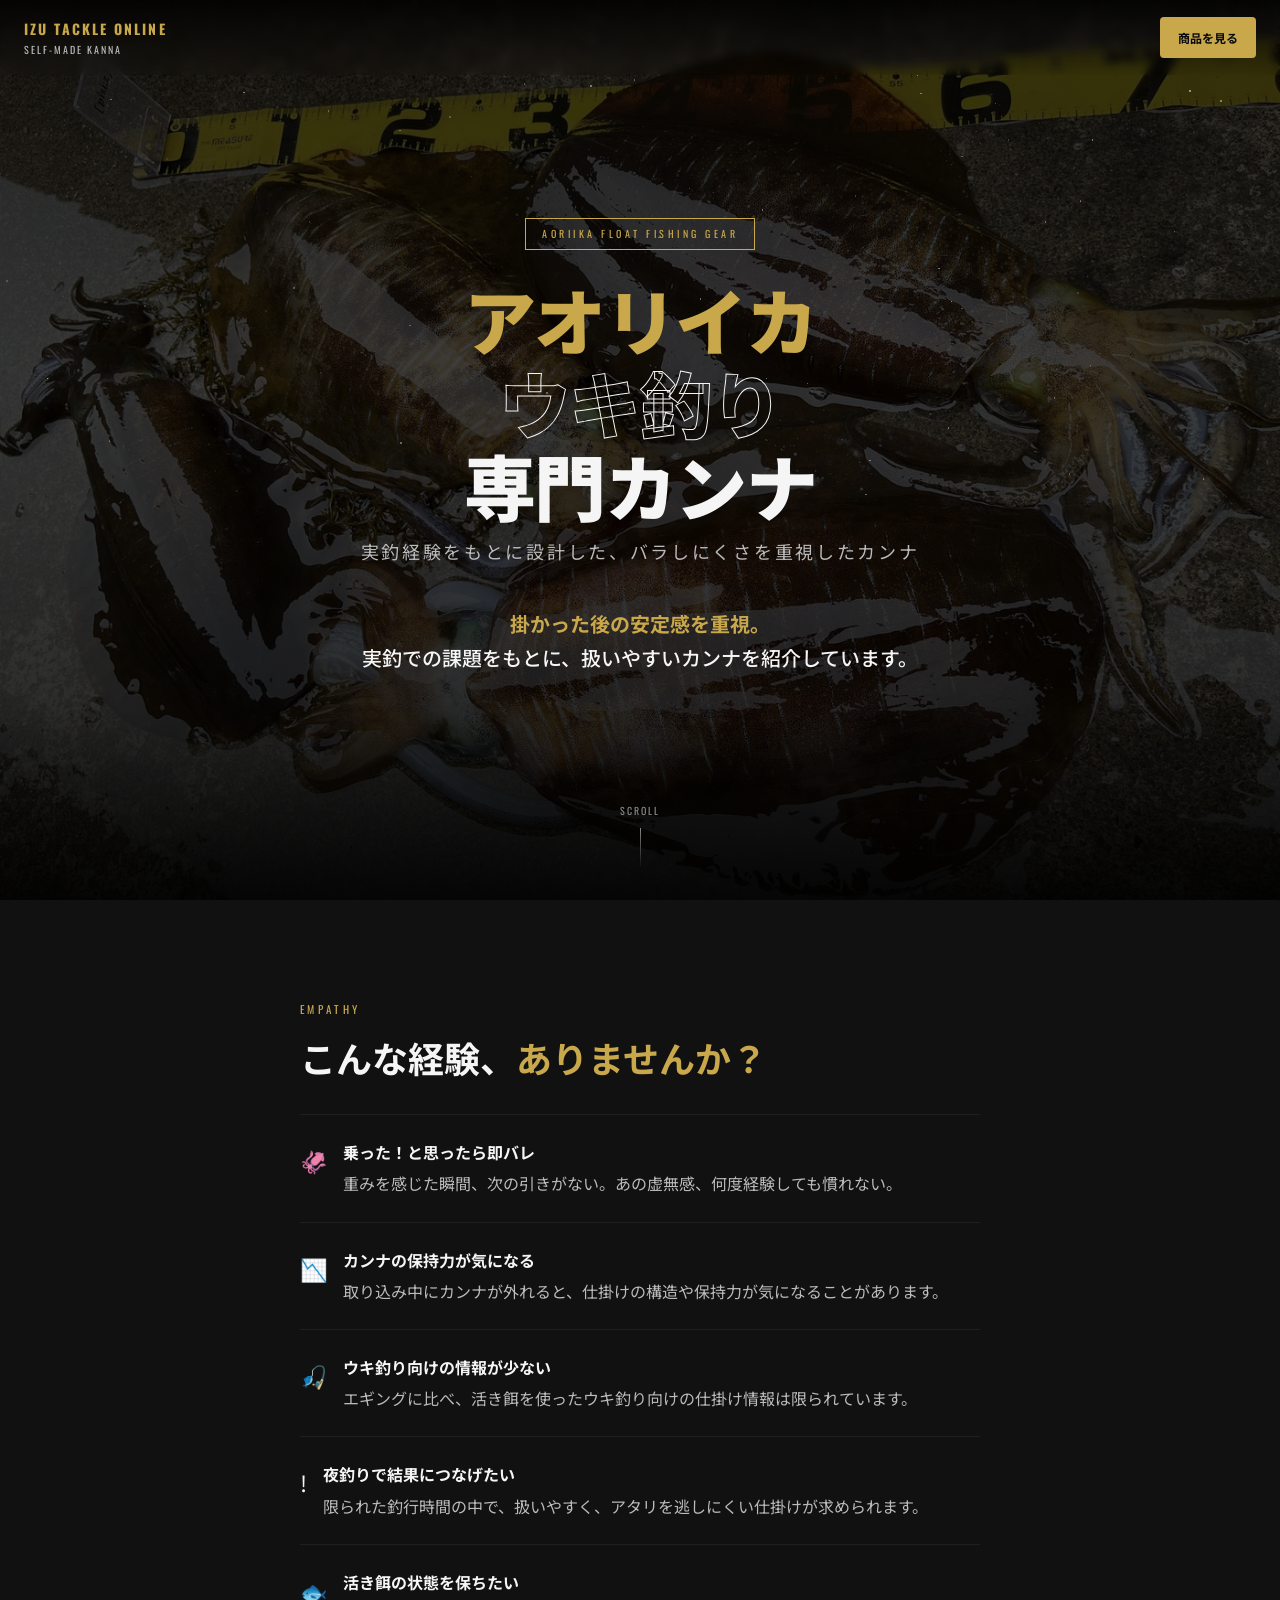
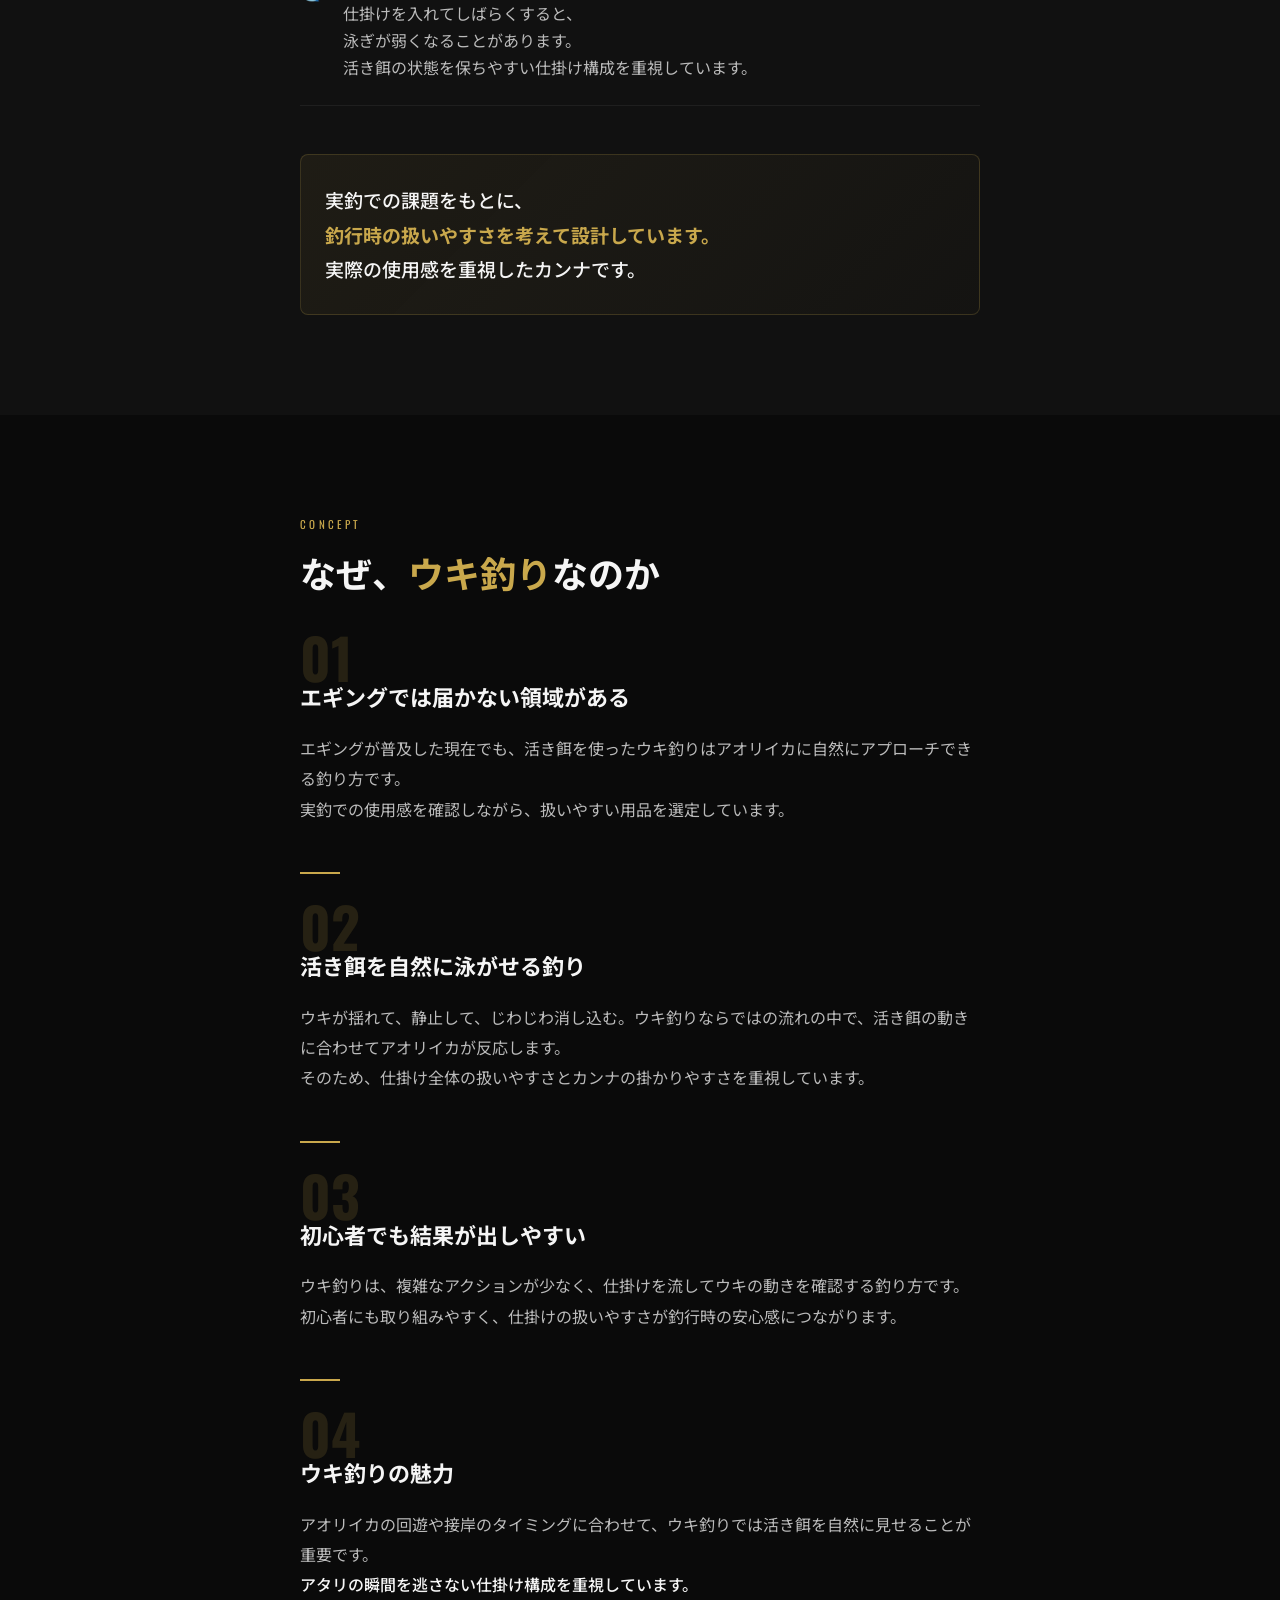
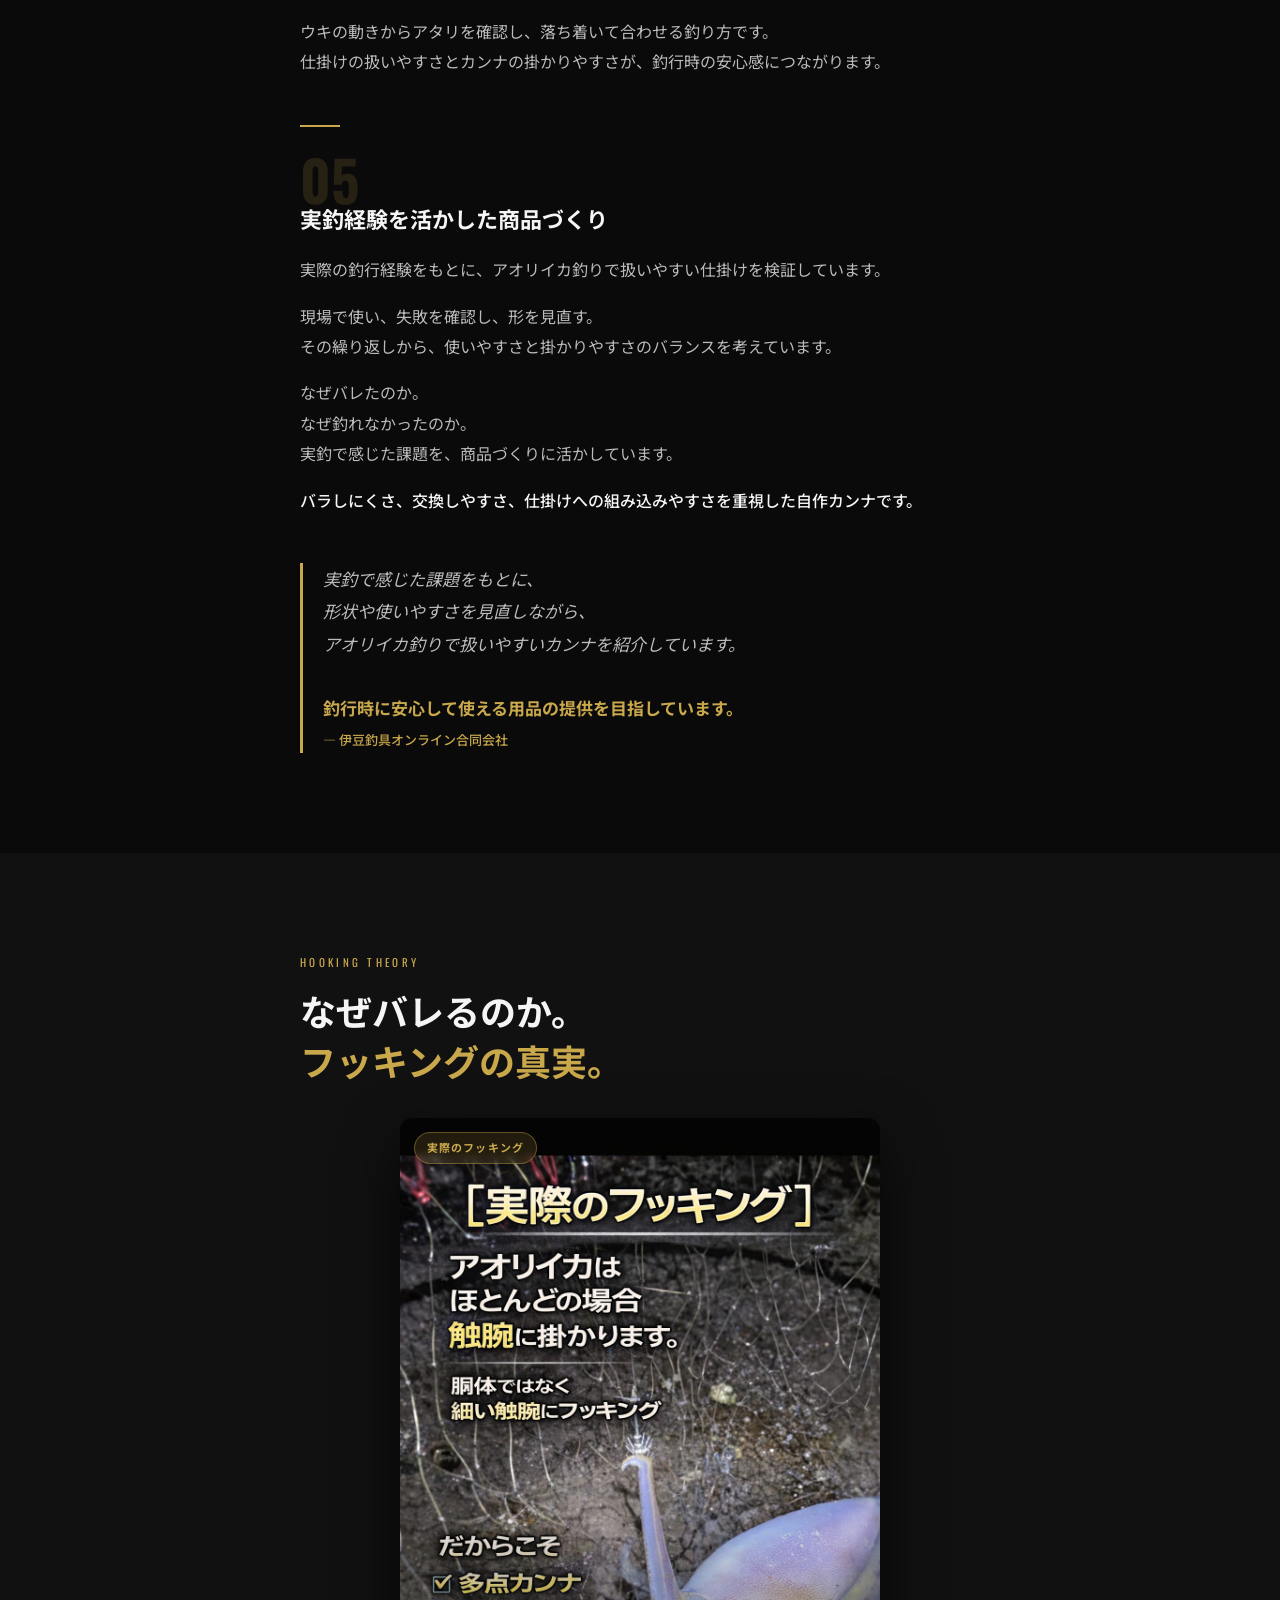
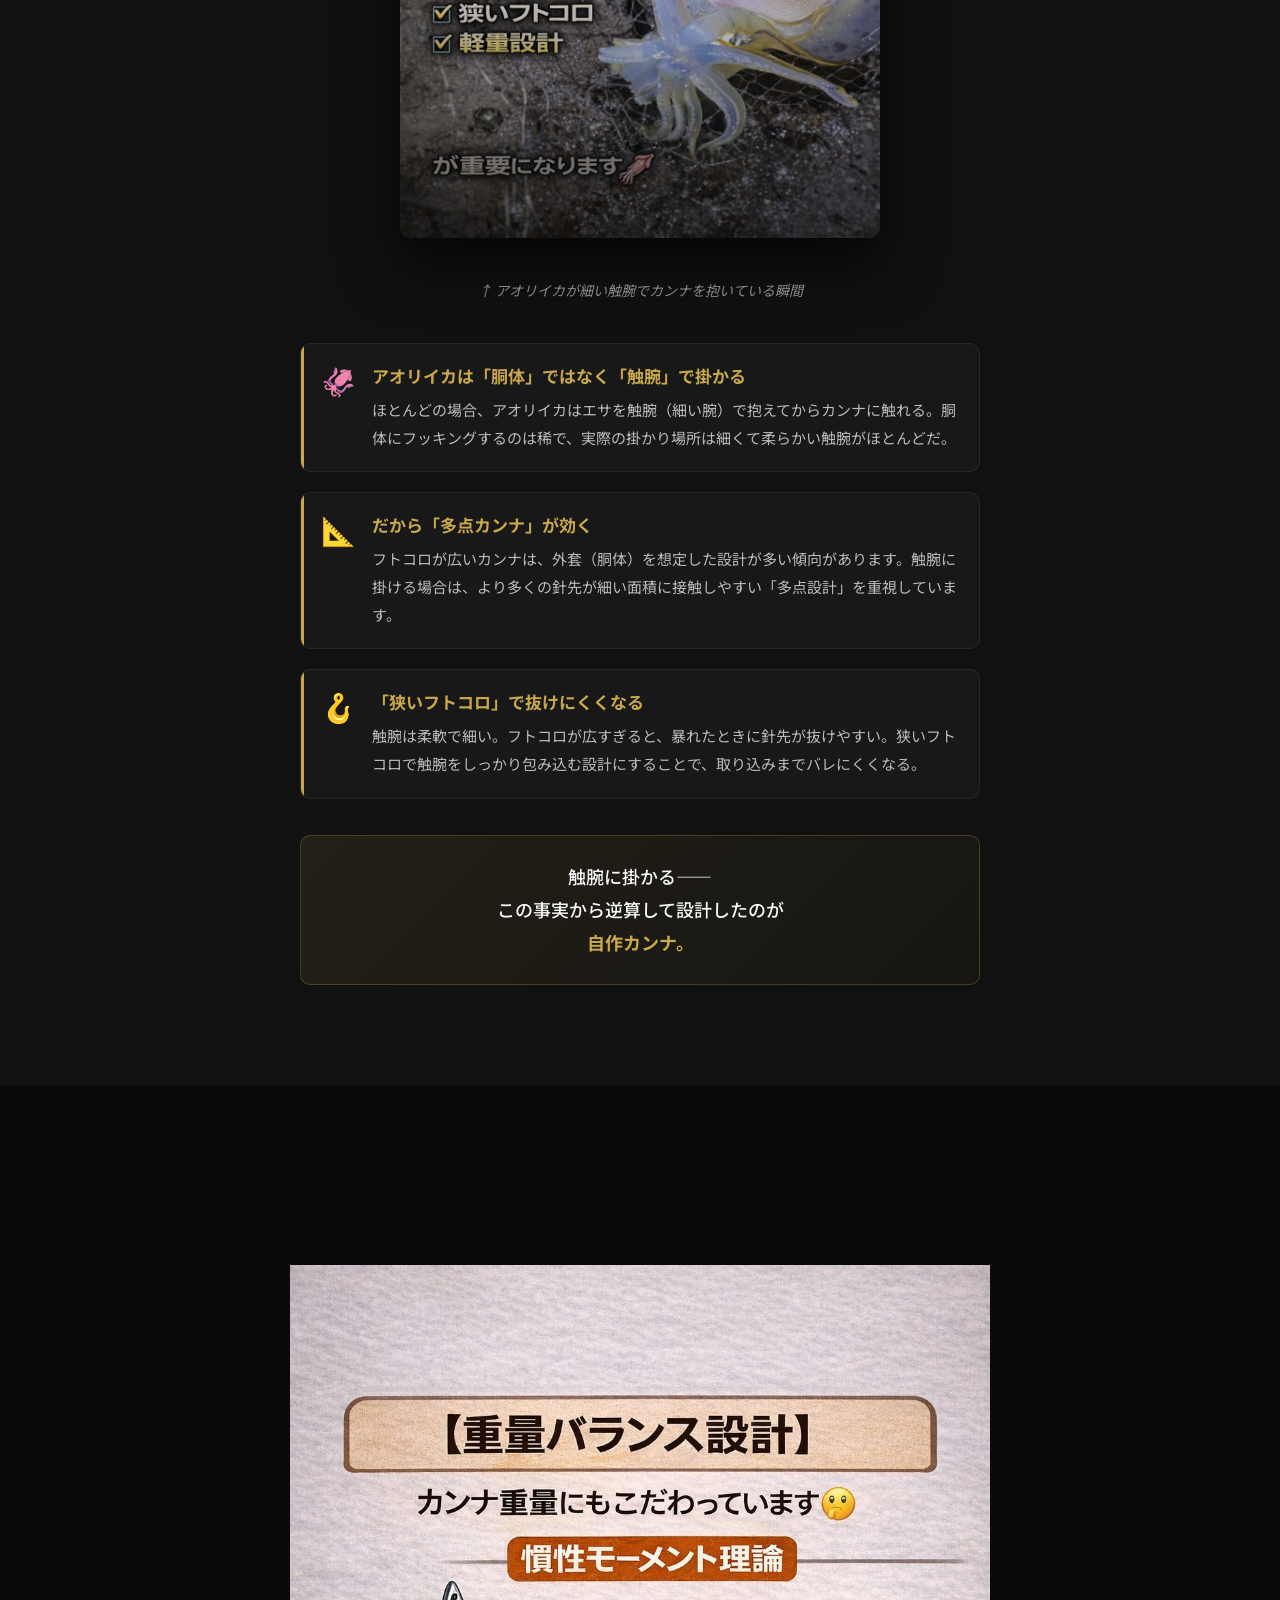
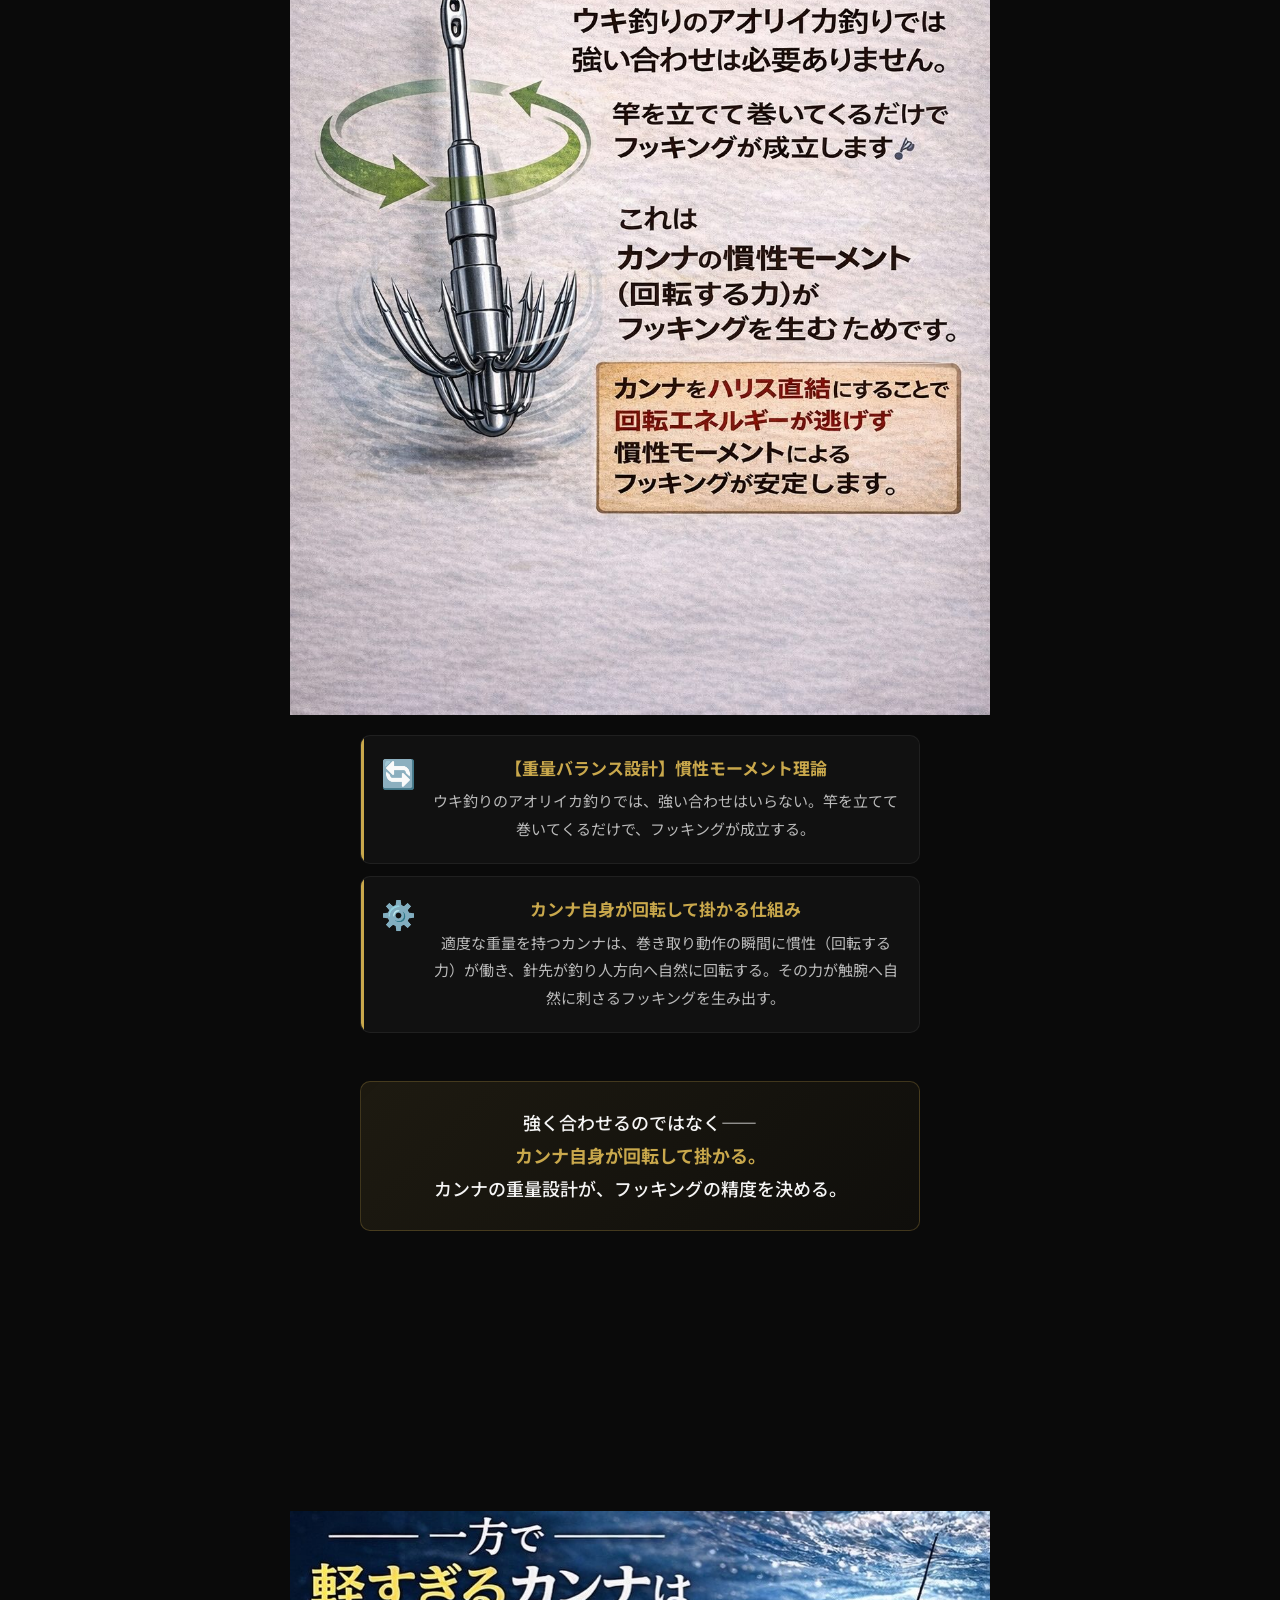
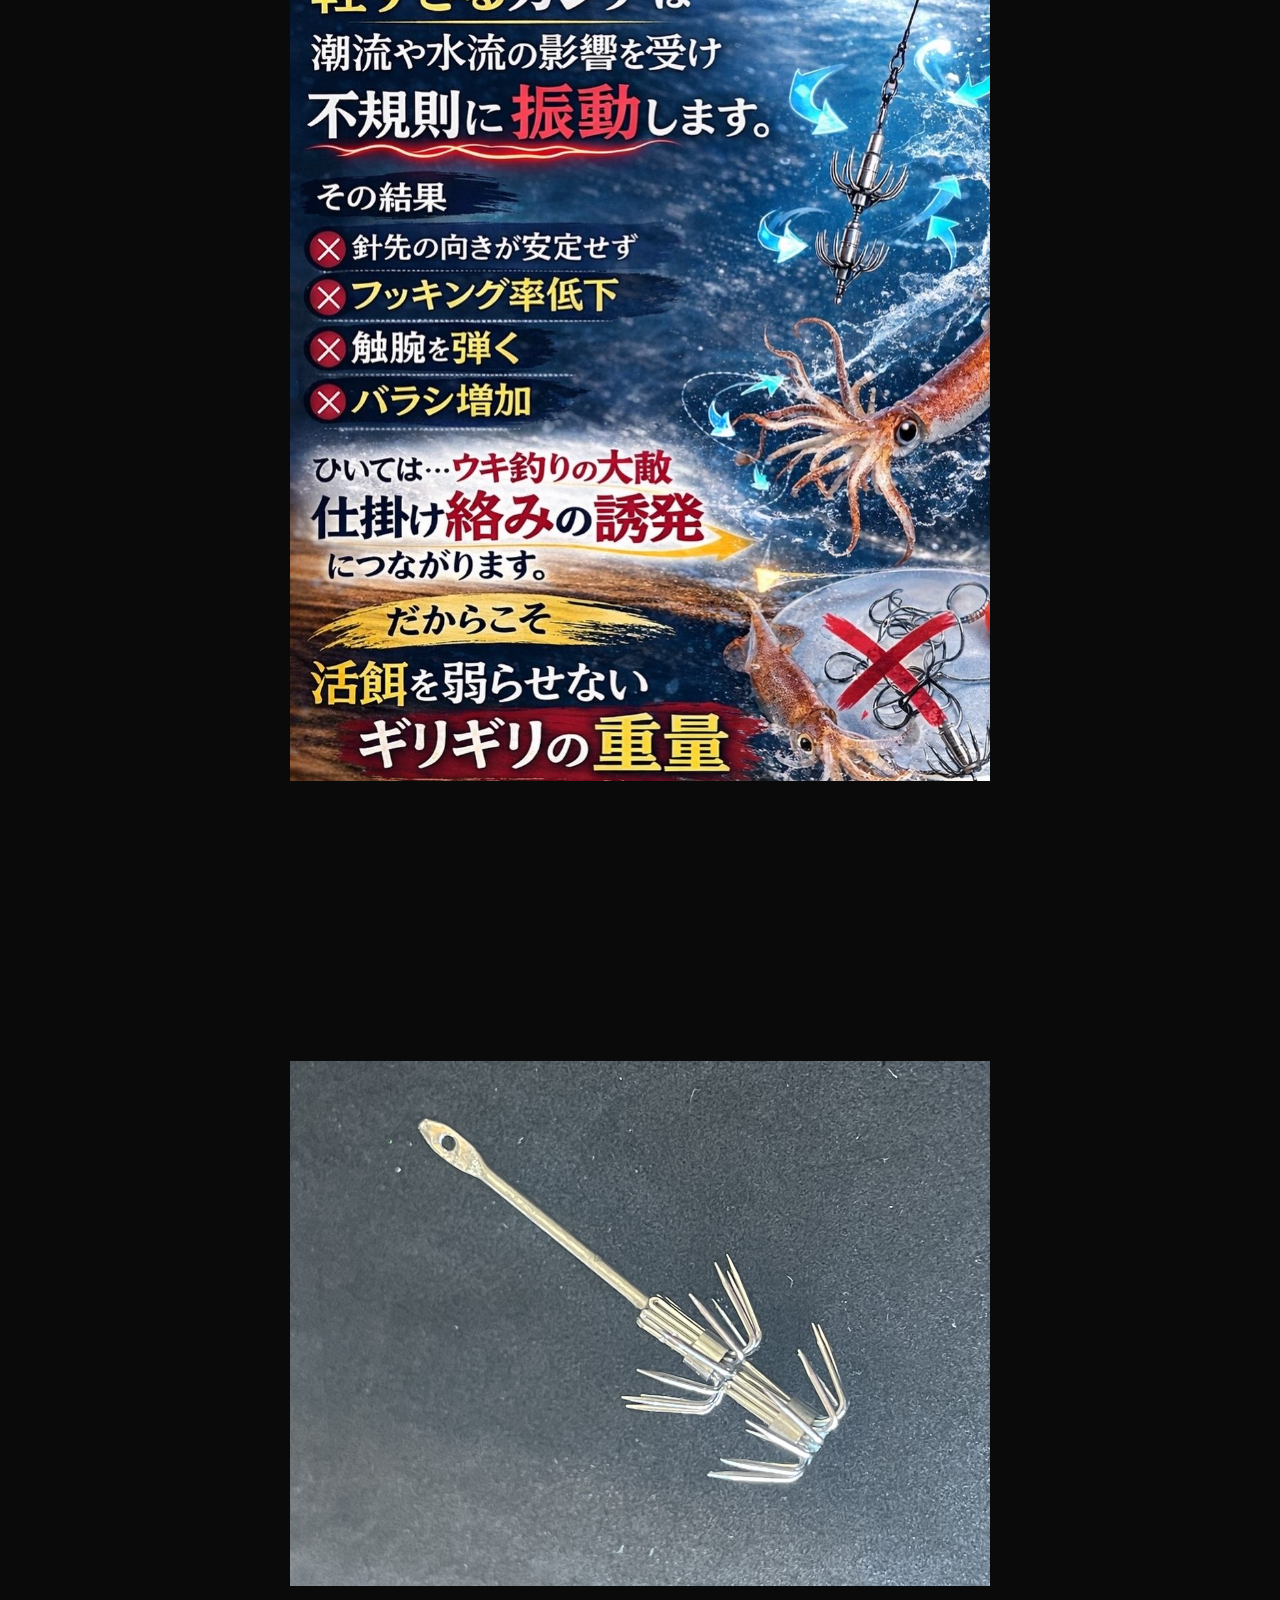
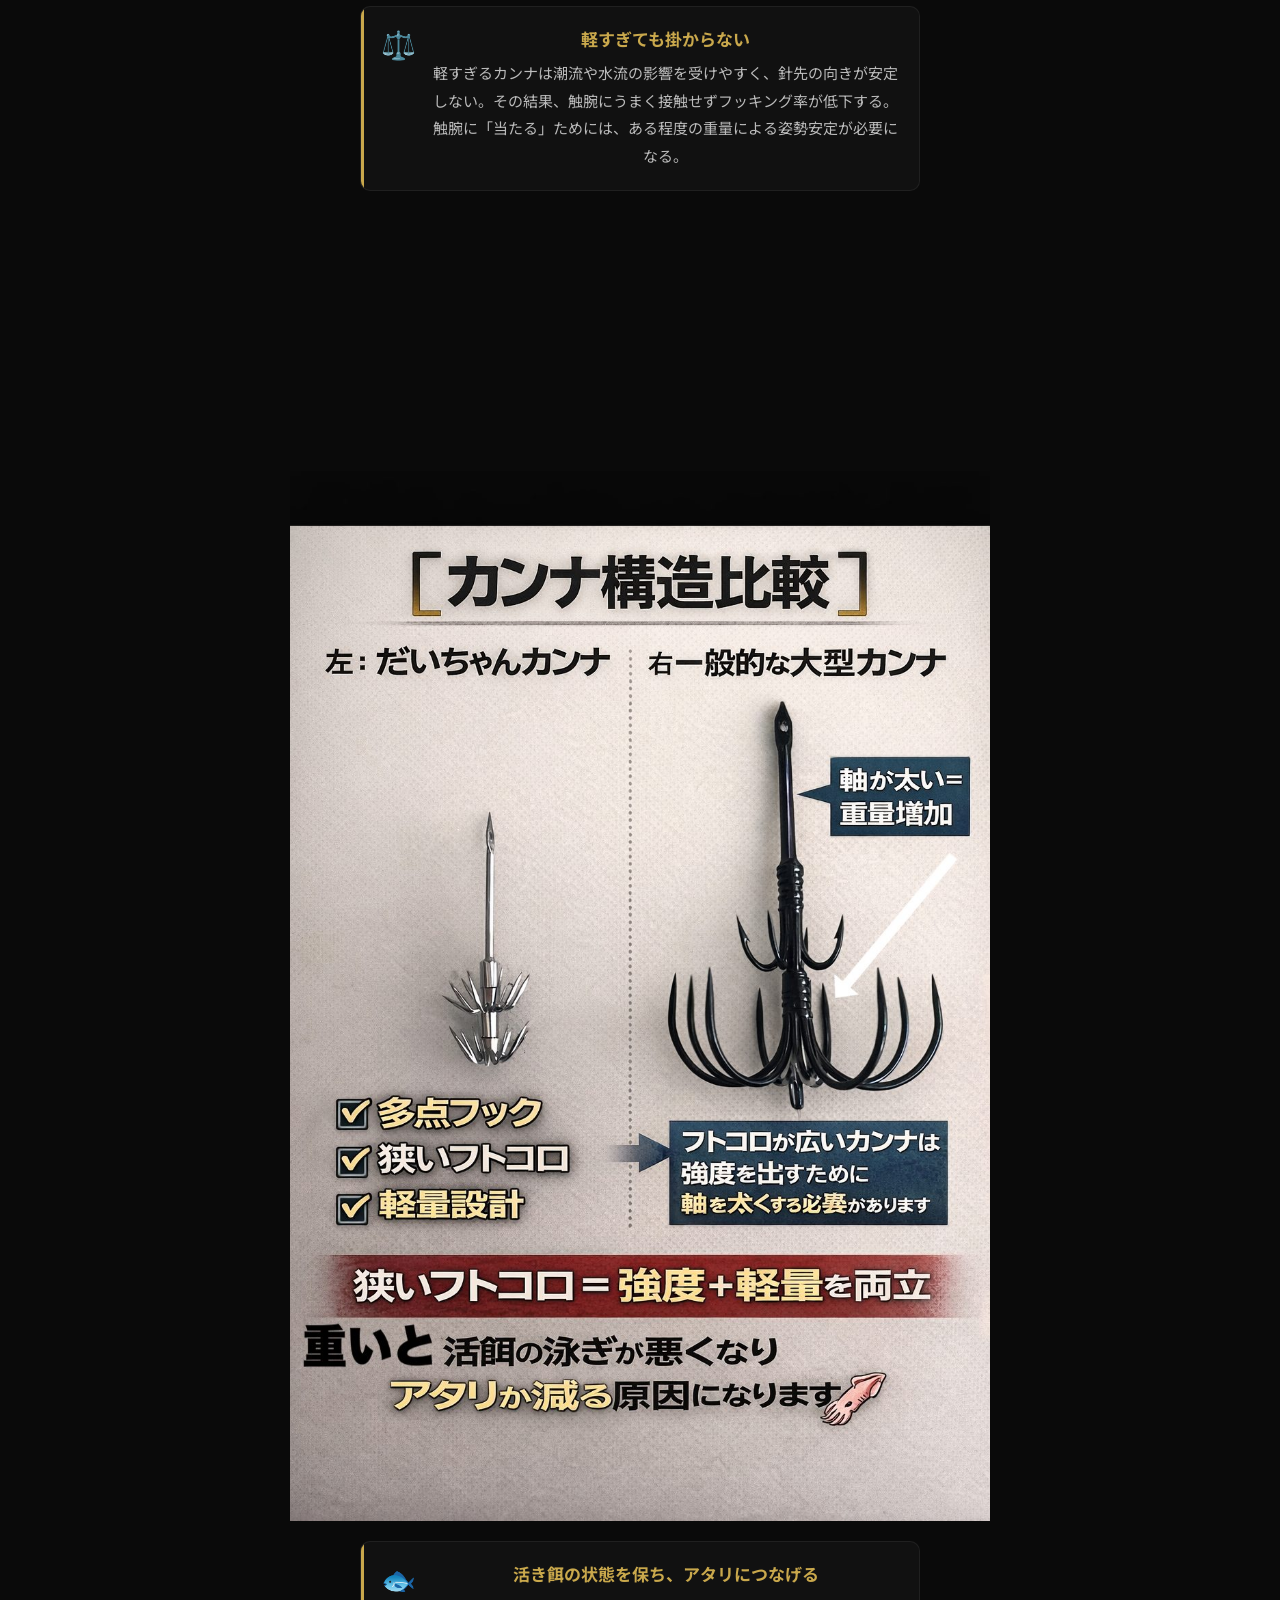
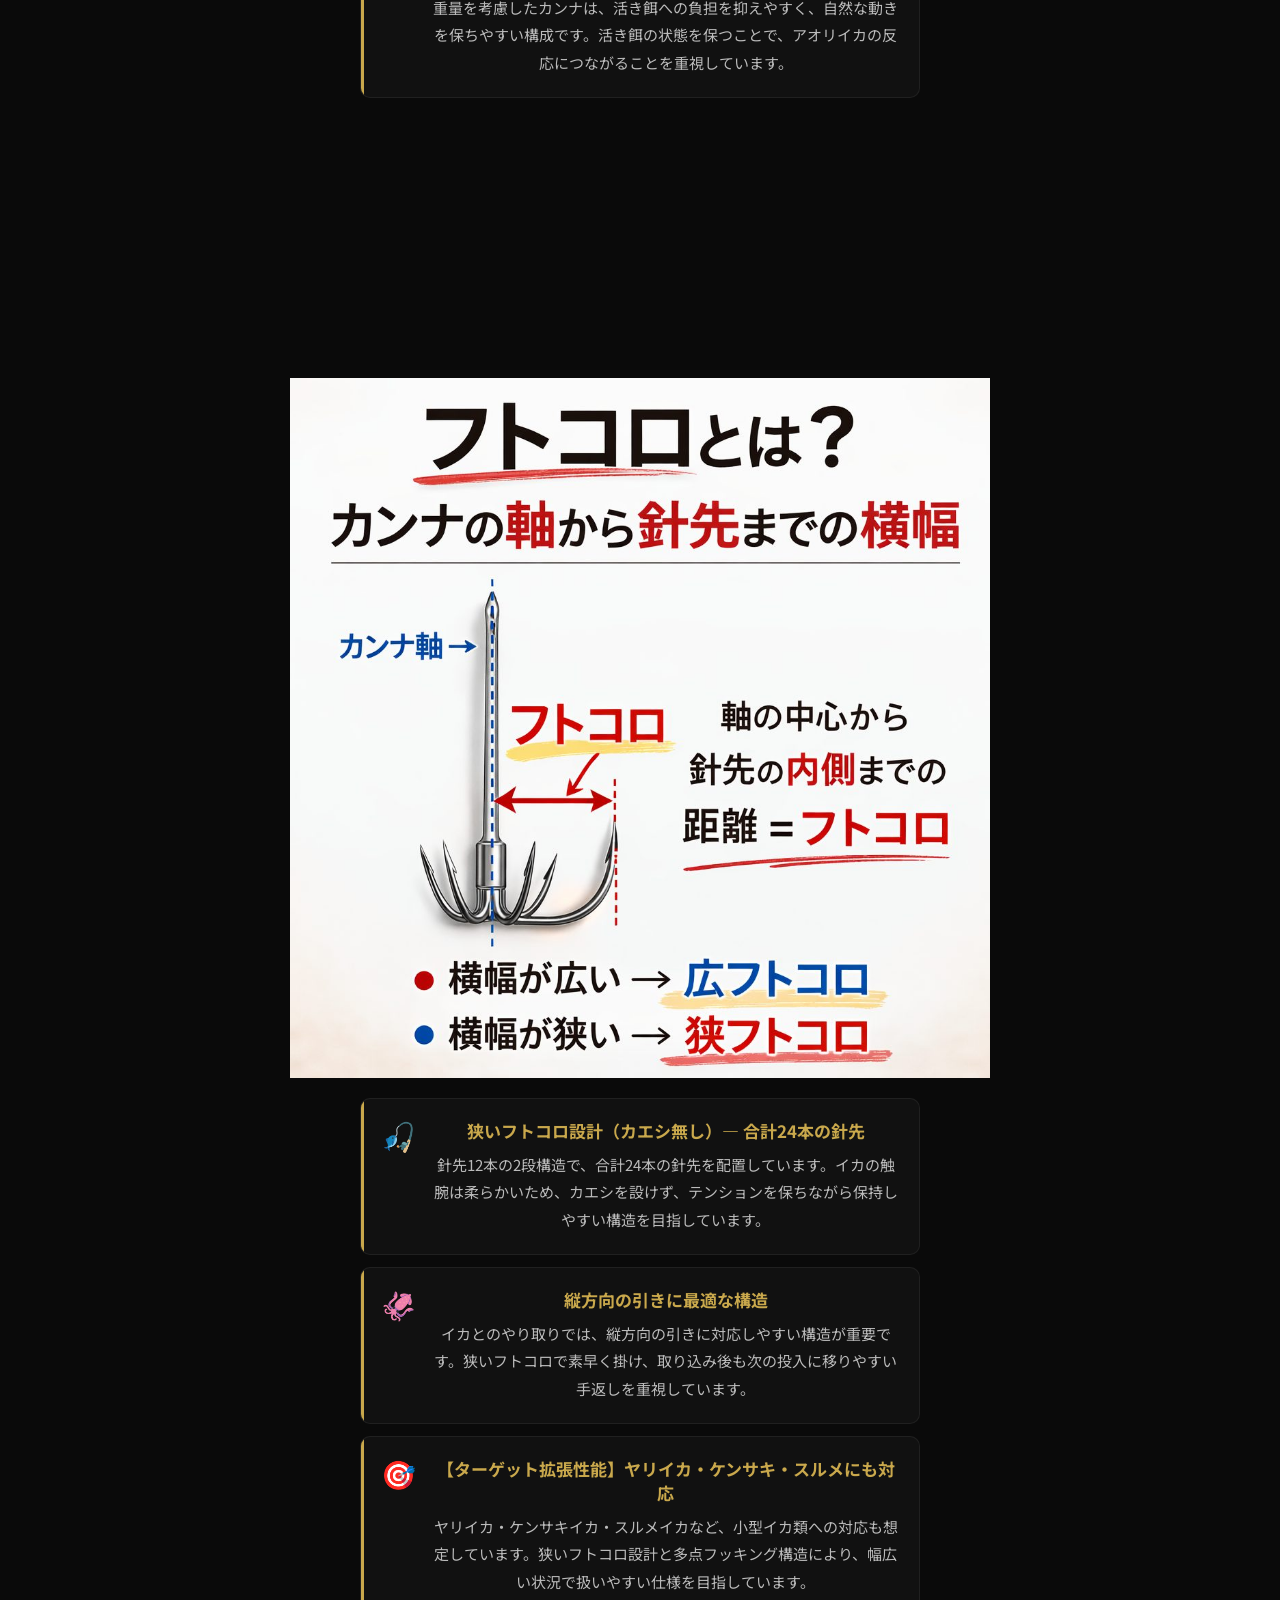
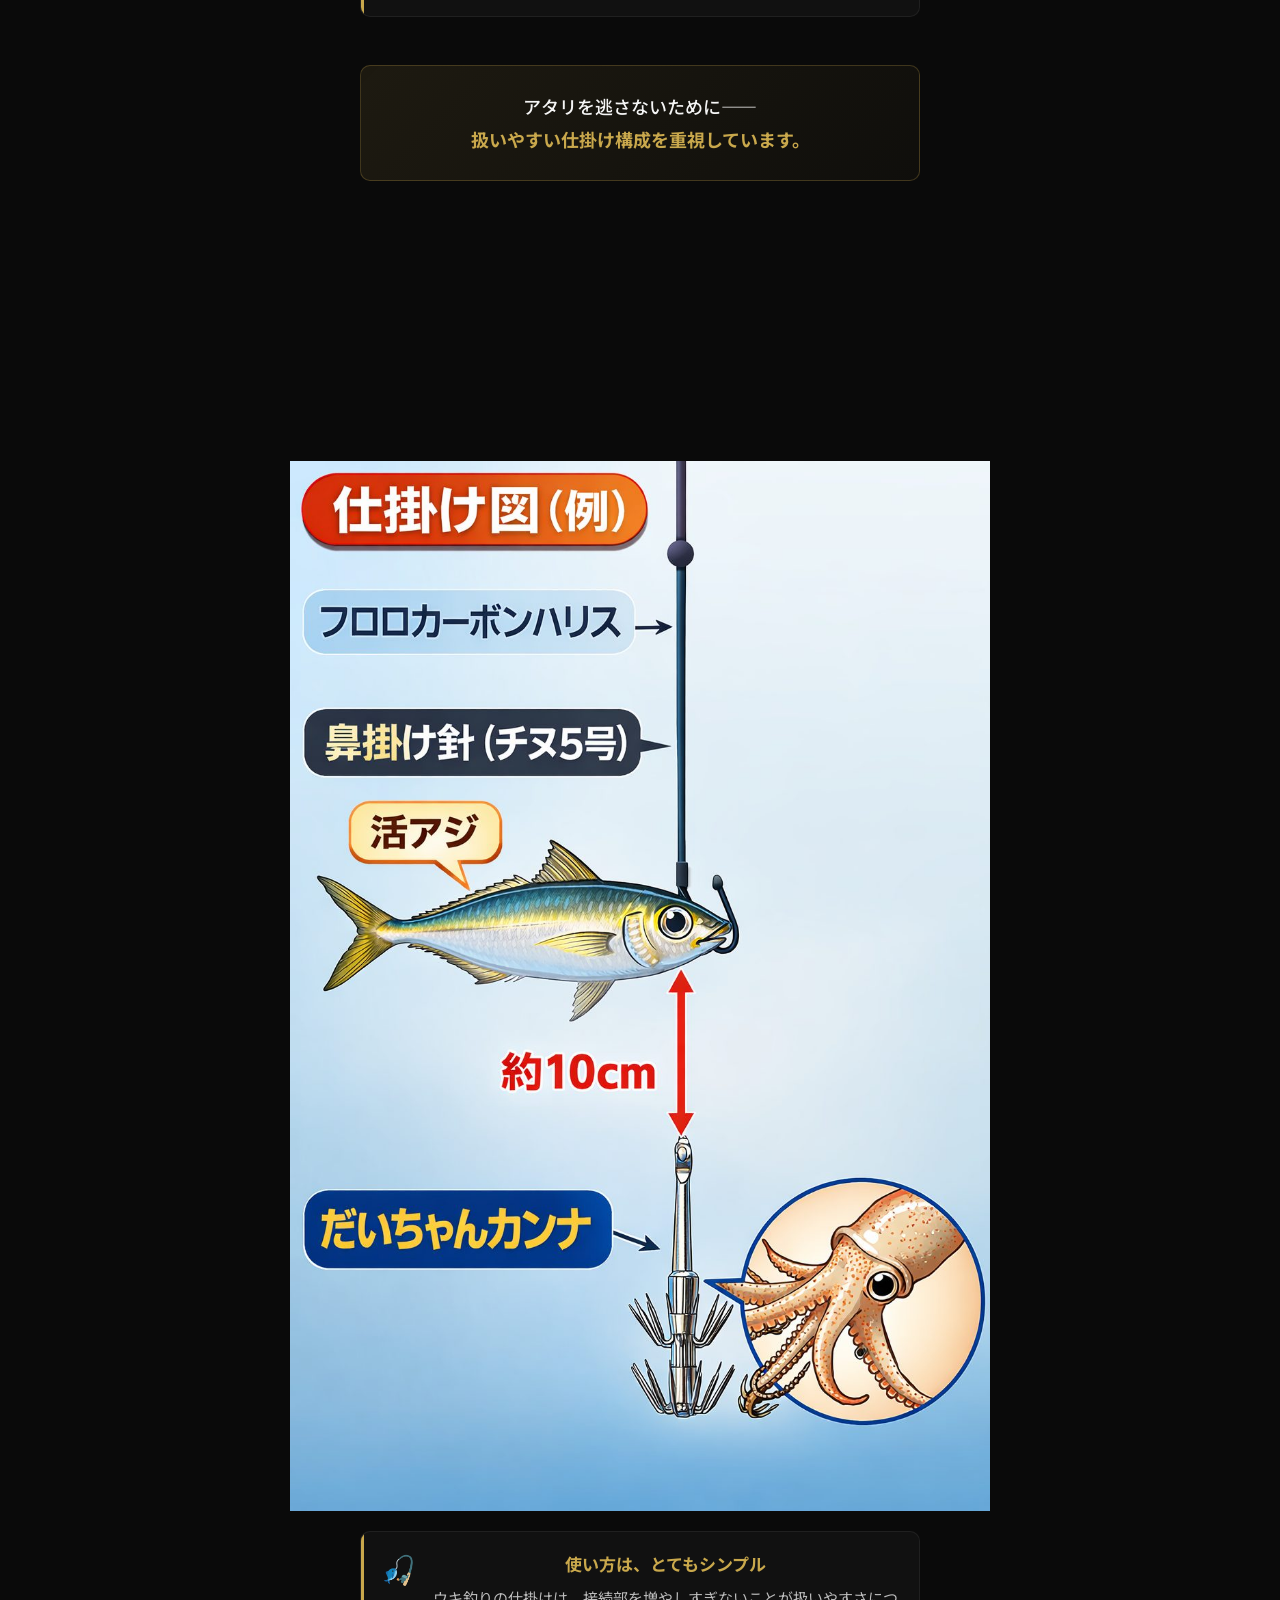
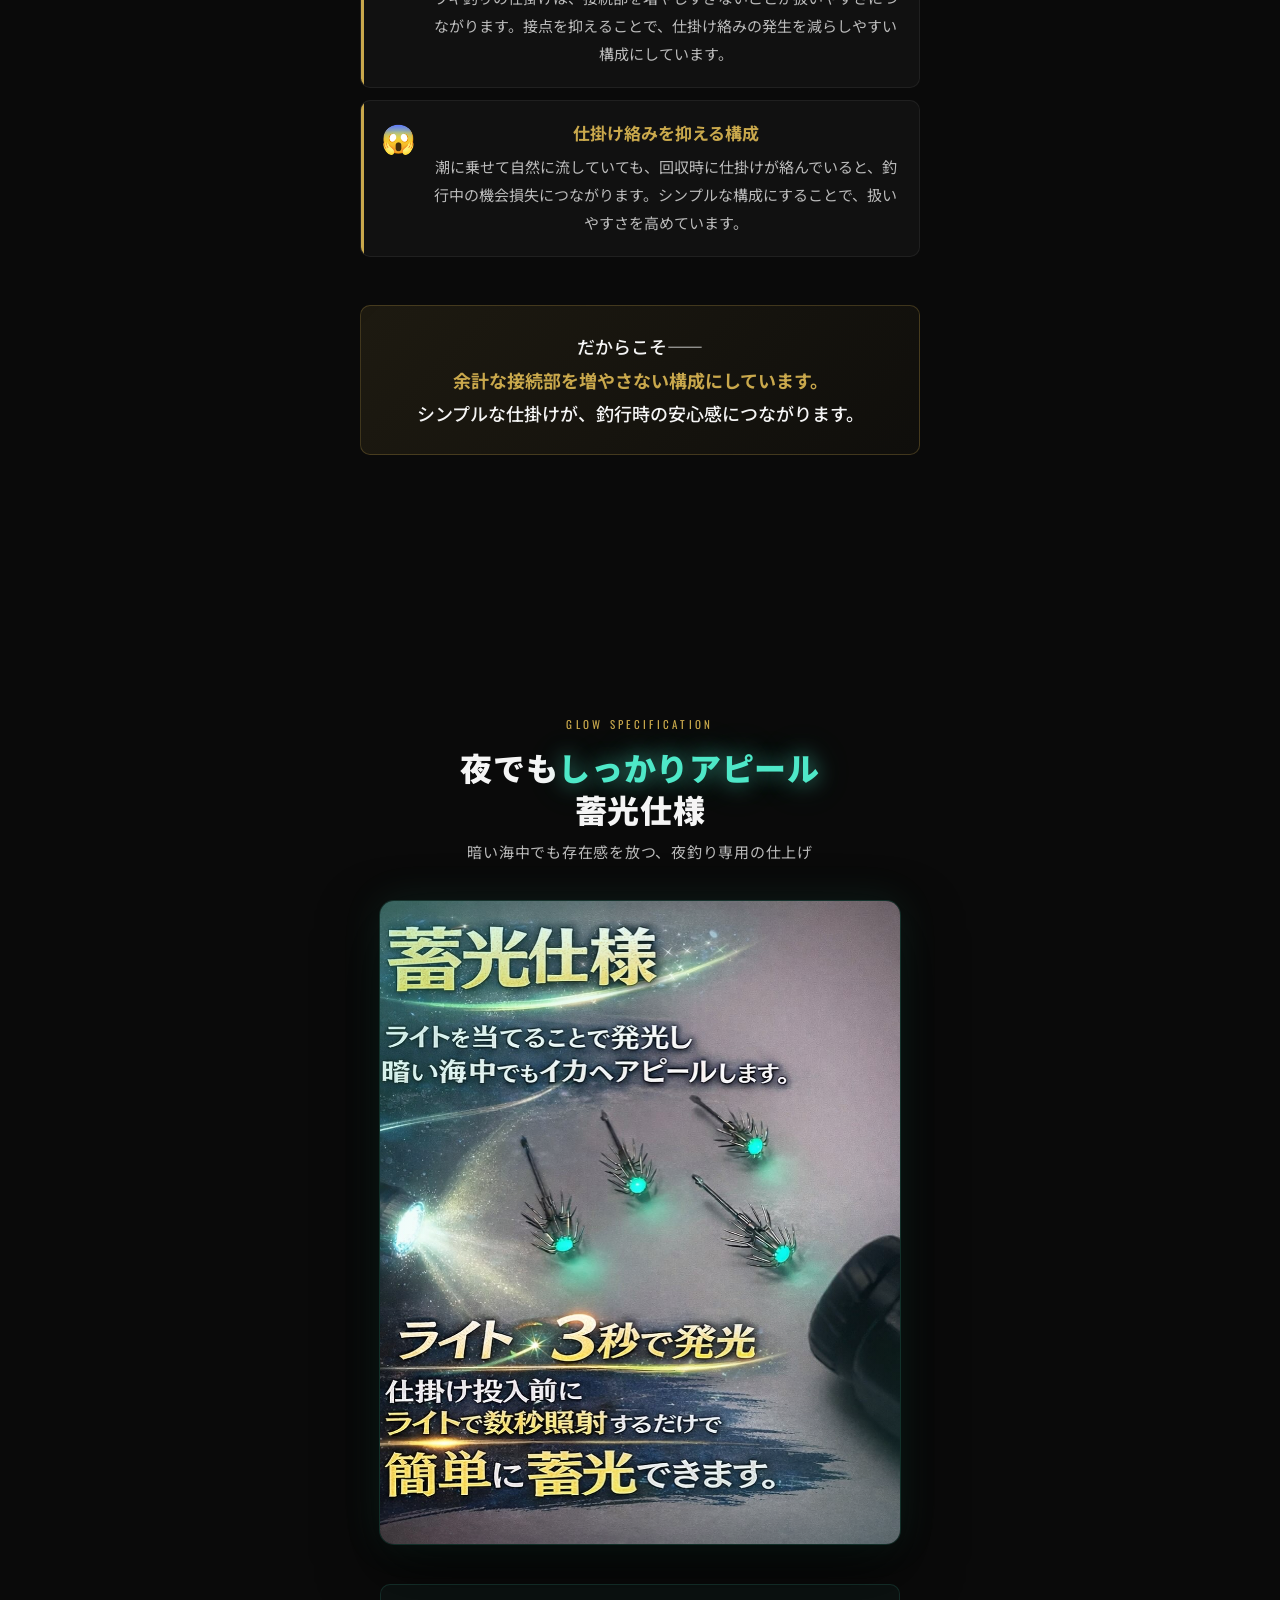
==== commit a7ba525e: "Add business history and operating structure" ====
--- a/aoriika-kanna.html
+++ b/aoriika-kanna.html
@@ -270,7 +270,6 @@
       width: 100%;
       min-height: 60px;
       transition: transform 0.2s, box-shadow 0.2s;
-      /* 差し替えポイント: href="https://jp.mercari.com/item/..." に変更 */
     }
     .btn-glow-mercari:hover { transform: translateY(-3px); box-shadow: 0 10px 28px rgba(192,57,43,0.5); }
 
@@ -357,8 +356,6 @@
     .btn-wrap-mini { display:flex; gap:8px; }
     .btn-yahoo-mini { flex:1; display:flex; align-items:center; justify-content:center; gap:4px; background:#ff0033; color:white; padding:11px 8px; border-radius:6px; font-size:clamp(11px,3vw,13px); font-weight:700; transition:transform 0.2s,box-shadow 0.2s; min-height:44px; }
     .btn-yahoo-mini:hover { transform:translateY(-2px); box-shadow:0 8px 20px rgba(255,0,51,0.4); }
-    .btn-mercari-mini { flex:1; display:flex; align-items:center; justify-content:center; gap:4px; color:white; padding:11px 8px; border-radius:6px; font-size:clamp(11px,3vw,13px); font-weight:700; transition:transform 0.2s,box-shadow 0.2s; min-height:44px; background:linear-gradient(135deg,#e03e2e,#c0392b); }
-    .btn-mercari-mini:hover { transform:translateY(-2px); box-shadow:0 8px 20px rgba(192,57,43,0.5); }
     @media(min-width:520px){ .product-select-grid { flex-direction:row; flex-wrap:wrap; } .product-select-card { flex:1; min-width:160px; } }
   </style>
 </head>
@@ -752,8 +749,7 @@
       <h3 class="product-select-name">アジ専用仕掛け</h3>
       <p class="product-select-desc">活き餌の状態を保ちやすく、扱いやすさを重視した仕掛けセットです。</p>
       <div class="btn-wrap-mini">
-        <a href="https://store.shopping.yahoo.co.jp/izuokappari-store/aori4.html?openExternalBrowser=1" target="_blank" rel="noopener" class="btn-yahoo-mini">🛒 Yahoo!</a>
-        <a href="https://jp.mercari.com/shops/product/2JNMxFFMvYRebjmajqLPCx?source_location=share&utm_medium=share&utm_source=ios" target="_blank" rel="noopener" class="btn-mercari-mini">🏪 メルカリ</a>
+        <a href="https://store.shopping.yahoo.co.jp/izuokappari-store/aori4.html?openExternalBrowser=1" target="_blank" rel="noopener" class="btn-yahoo-mini">🛒 Yahoo!ショッピング</a>
       </div>
     </div>
     <div class="product-select-card fade-in fade-in-delay-1">
@@ -761,8 +757,7 @@
       <h3 class="product-select-name">金魚ビンビン釣法仕掛け</h3>
       <p class="product-select-desc">金魚ビンビン釣法専用にチューニングされた仕掛けセット。</p>
       <div class="btn-wrap-mini">
-        <a href="https://store.shopping.yahoo.co.jp/izuokappari-store/binnbinn4.html?openExternalBrowser=1" target="_blank" rel="noopener" class="btn-yahoo-mini">🛒 Yahoo!</a>
-        <a href="https://jp.mercari.com/shops/product/2JNMzCPJUFhRYBRSK9p732?source_location=share&utm_medium=share&utm_source=ios" target="_blank" rel="noopener" class="btn-mercari-mini">🏪 メルカリ</a>
+        <a href="https://store.shopping.yahoo.co.jp/izuokappari-store/binnbinn4.html?openExternalBrowser=1" target="_blank" rel="noopener" class="btn-yahoo-mini">🛒 Yahoo!ショッピング</a>
       </div>
     </div>
     <div class="product-select-card fade-in fade-in-delay-2">
@@ -770,8 +765,7 @@
       <h3 class="product-select-name">カンナのみ 単品</h3>
       <p class="product-select-desc">仕掛けはすでにお持ちの方へ、カンナ単体でも取り扱っています。</p>
       <div class="btn-wrap-mini">
-        <a href="https://store.shopping.yahoo.co.jp/izuokappari-store/aorik5.html?openExternalBrowser=1" target="_blank" rel="noopener" class="btn-yahoo-mini">🛒 Yahoo!</a>
-        <a href="https://jp.mercari.com/shops/product/2JNMyf8yW8YyqQhBQnULUo?utm_source=ios&utm_medium=share&source_location=share" target="_blank" rel="noopener" class="btn-mercari-mini">🏪 メルカリ</a>
+        <a href="https://store.shopping.yahoo.co.jp/izuokappari-store/aorik5.html?openExternalBrowser=1" target="_blank" rel="noopener" class="btn-yahoo-mini">🛒 Yahoo!ショッピング</a>
       </div>
     </div>
   </div>
@@ -906,24 +900,21 @@
         <span class="product-select-num">① AJI RIG</span>
         <h3 class="product-select-name">アジ専用仕掛け</h3>
         <div class="btn-wrap-mini">
-          <a href="https://store.shopping.yahoo.co.jp/izuokappari-store/aori4.html?openExternalBrowser=1" target="_blank" rel="noopener" class="btn-yahoo-mini">🛒 Yahoo!</a>
-          <a href="https://jp.mercari.com/shops/product/2JNMxFFMvYRebjmajqLPCx?source_location=share&utm_medium=share&utm_source=ios" target="_blank" rel="noopener" class="btn-mercari-mini">🏪 メルカリ</a>
+          <a href="https://store.shopping.yahoo.co.jp/izuokappari-store/aori4.html?openExternalBrowser=1" target="_blank" rel="noopener" class="btn-yahoo-mini">🛒 Yahoo!ショッピング</a>
         </div>
       </div>
       <div class="product-select-card">
         <span class="product-select-num">② BINBIN RIG</span>
         <h3 class="product-select-name">金魚ビンビン釣法仕掛け</h3>
         <div class="btn-wrap-mini">
-          <a href="https://store.shopping.yahoo.co.jp/izuokappari-store/binnbinn4.html?openExternalBrowser=1" target="_blank" rel="noopener" class="btn-yahoo-mini">🛒 Yahoo!</a>
-          <a href="https://jp.mercari.com/shops/product/2JNMzCPJUFhRYBRSK9p732?source_location=share&utm_medium=share&utm_source=ios" target="_blank" rel="noopener" class="btn-mercari-mini">🏪 メルカリ</a>
+          <a href="https://store.shopping.yahoo.co.jp/izuokappari-store/binnbinn4.html?openExternalBrowser=1" target="_blank" rel="noopener" class="btn-yahoo-mini">🛒 Yahoo!ショッピング</a>
         </div>
       </div>
       <div class="product-select-card">
         <span class="product-select-num">③ KANNA ONLY</span>
         <h3 class="product-select-name">カンナのみ 単品</h3>
         <div class="btn-wrap-mini">
-          <a href="https://store.shopping.yahoo.co.jp/izuokappari-store/aorik5.html?openExternalBrowser=1" target="_blank" rel="noopener" class="btn-yahoo-mini">🛒 Yahoo!</a>
-          <a href="https://jp.mercari.com/shops/product/2JNMyf8yW8YyqQhBQnULUo?utm_source=ios&utm_medium=share&source_location=share" target="_blank" rel="noopener" class="btn-mercari-mini">🏪 メルカリ</a>
+          <a href="https://store.shopping.yahoo.co.jp/izuokappari-store/aorik5.html?openExternalBrowser=1" target="_blank" rel="noopener" class="btn-yahoo-mini">🛒 Yahoo!ショッピング</a>
         </div>
       </div>
     </div>
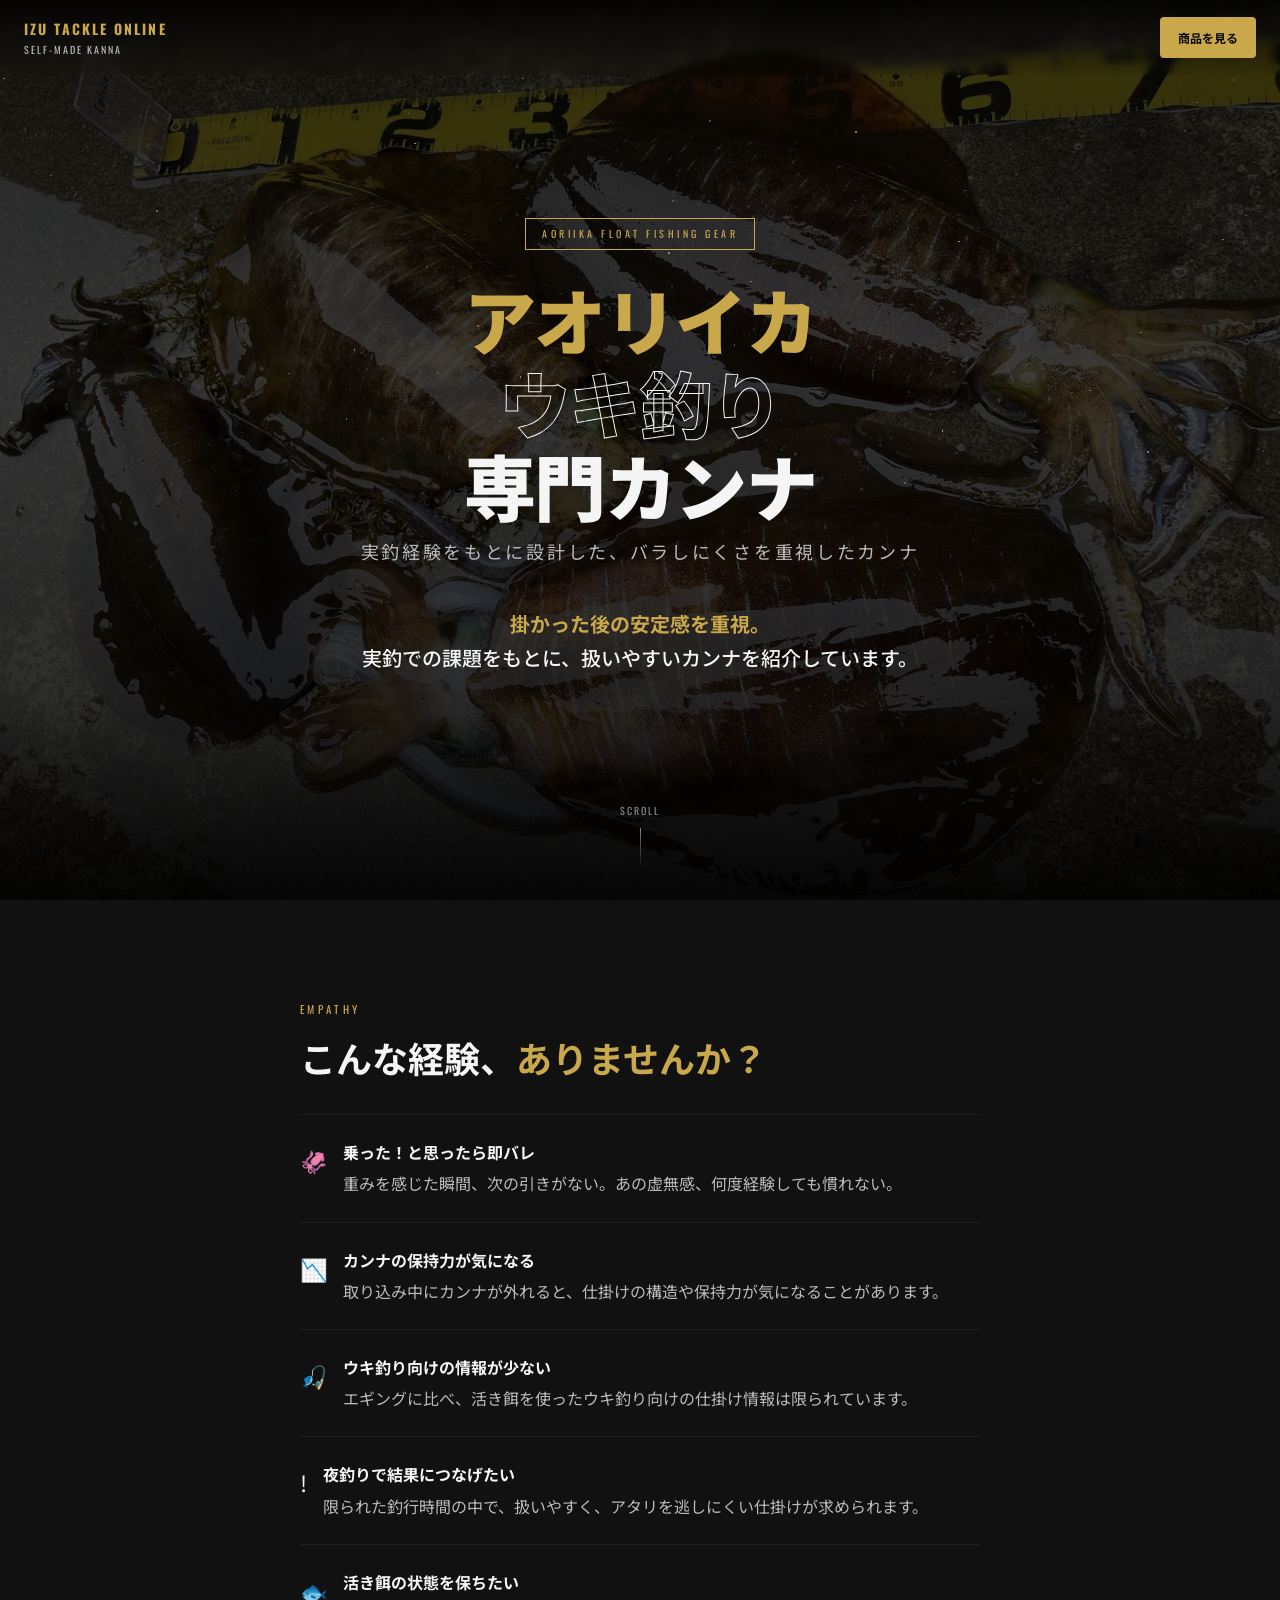
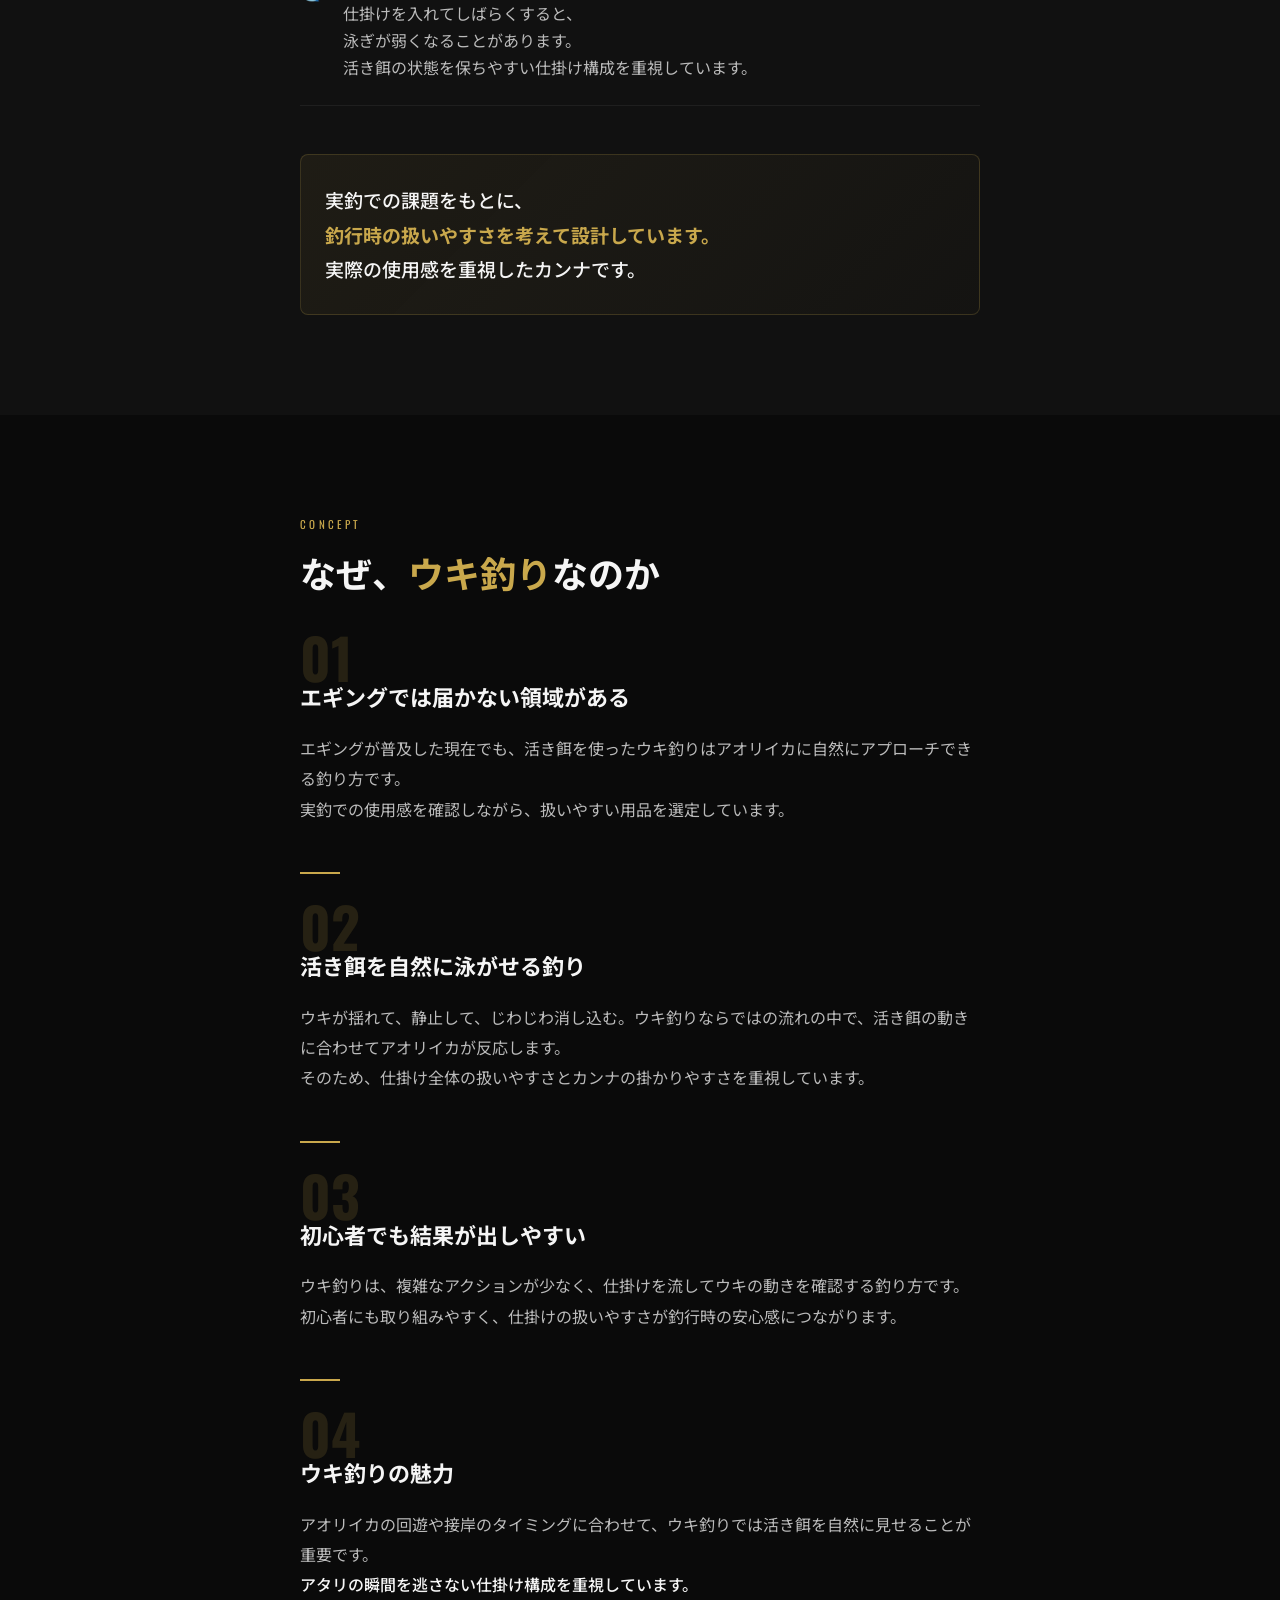
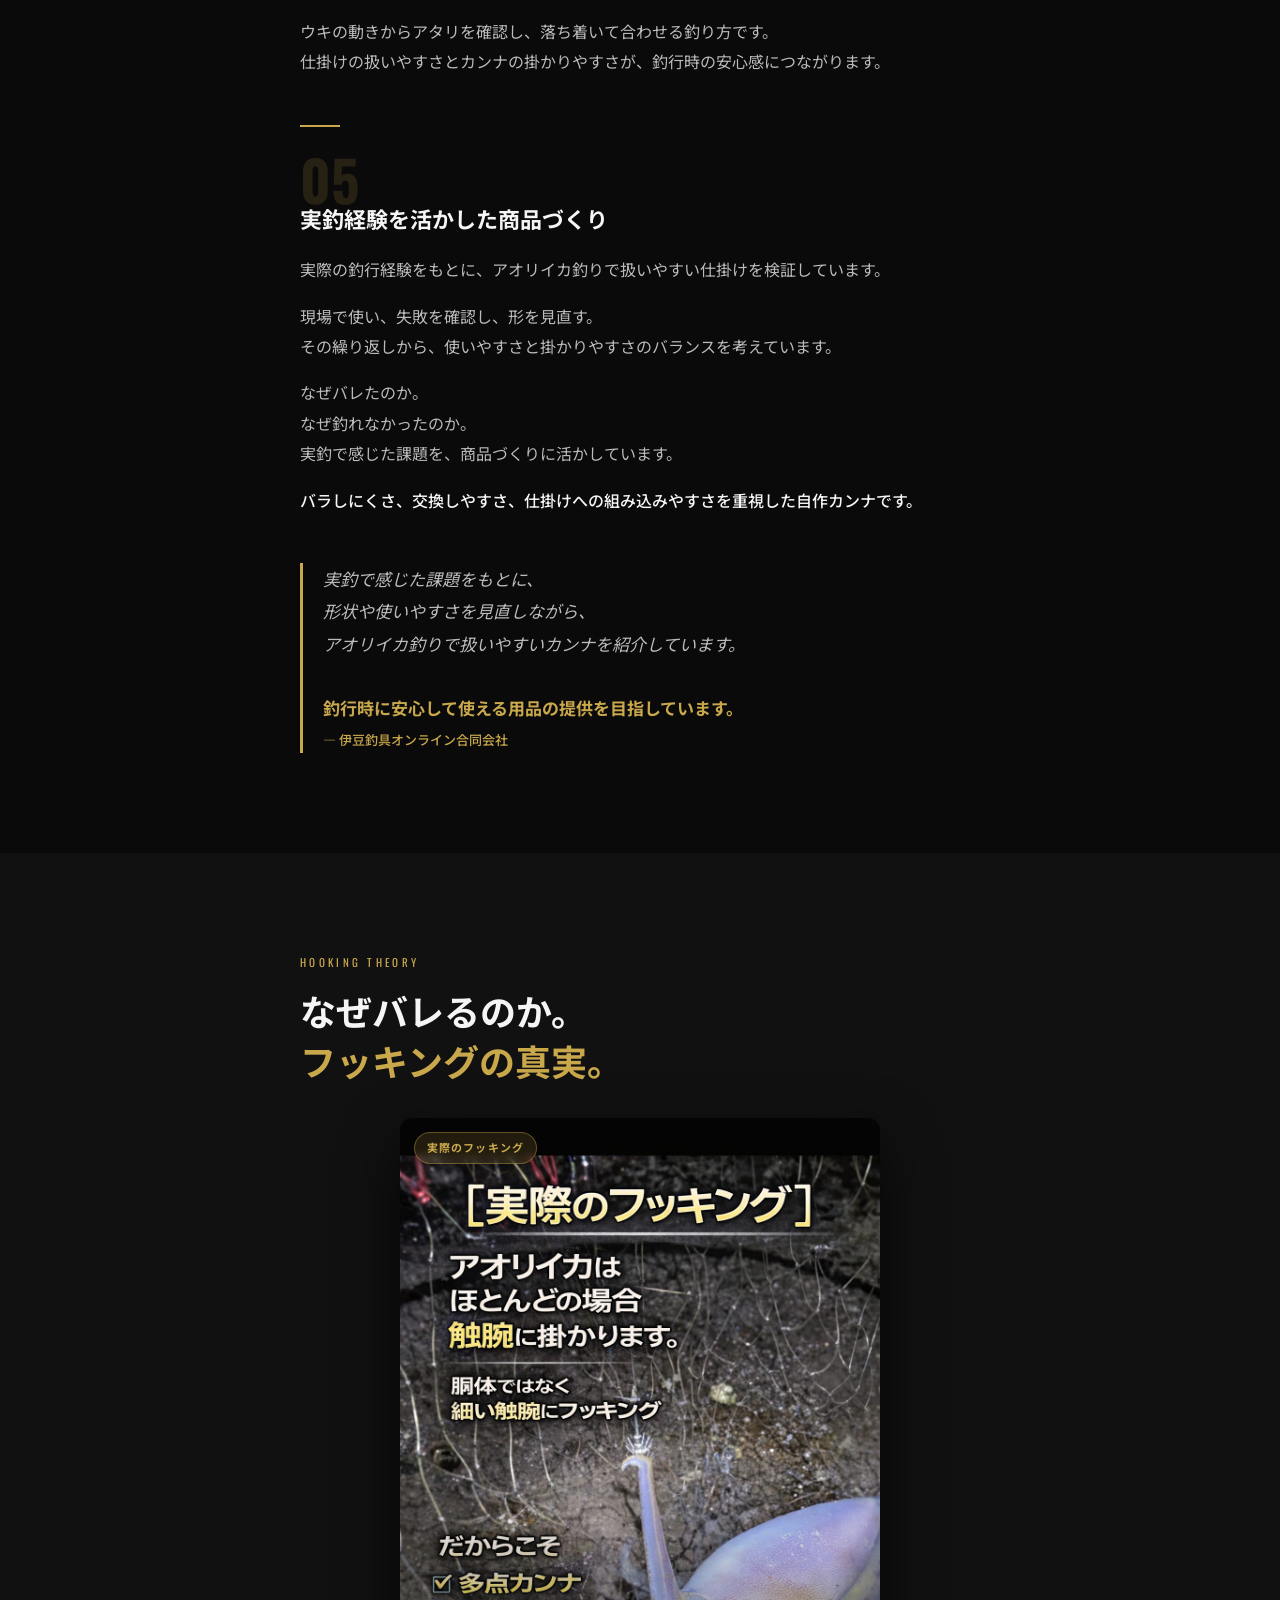
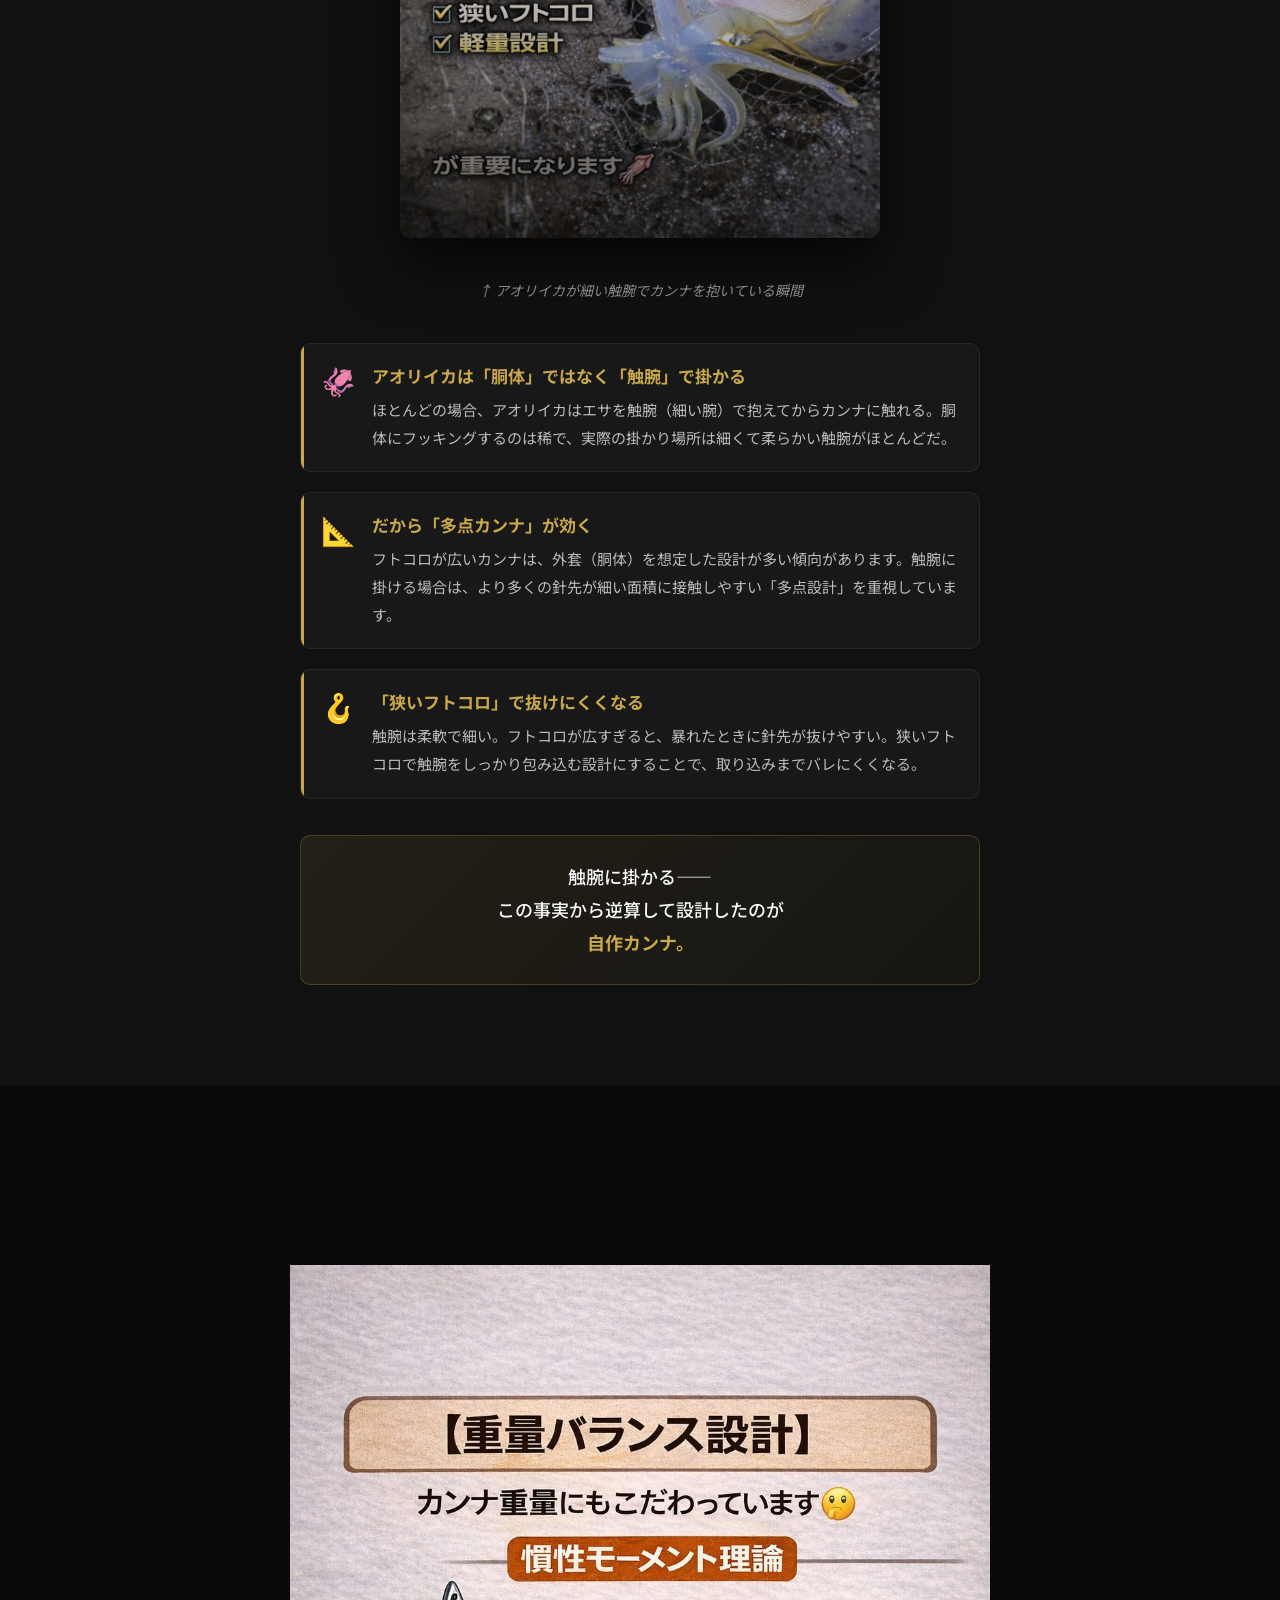
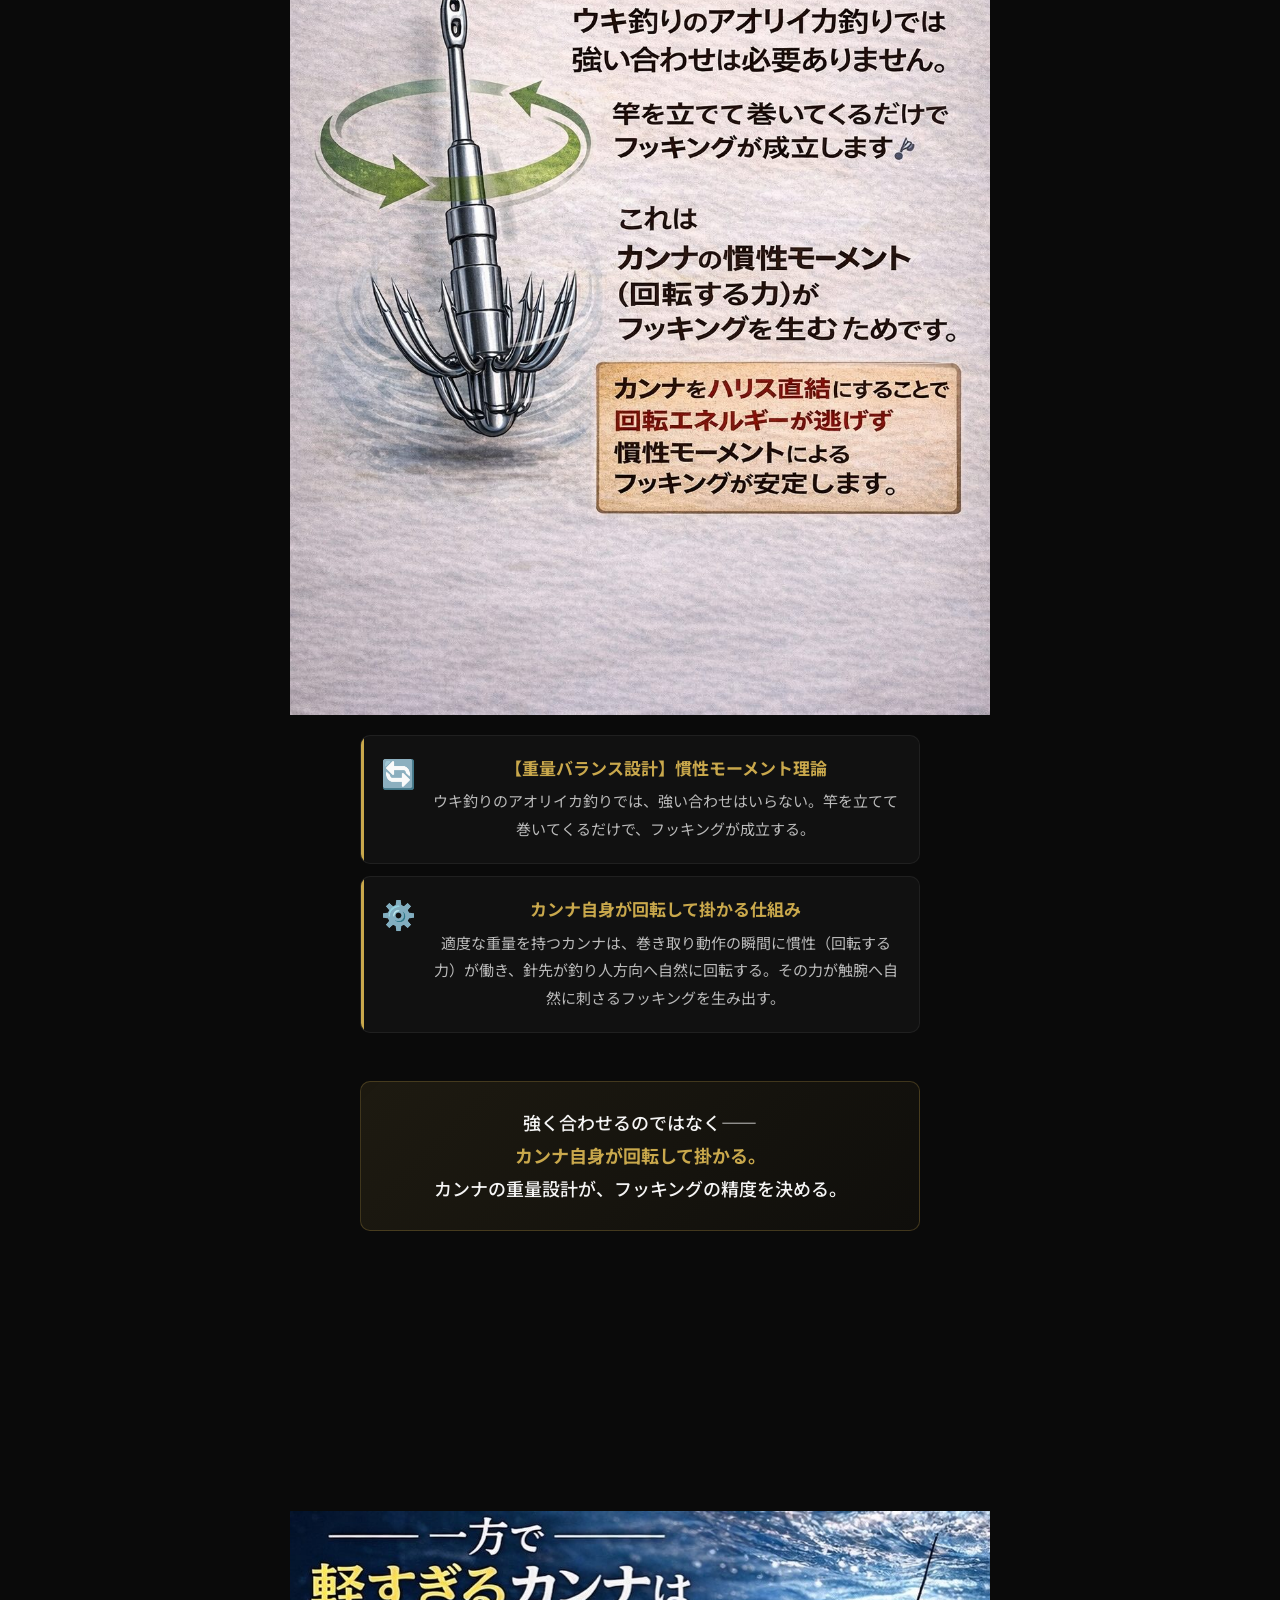
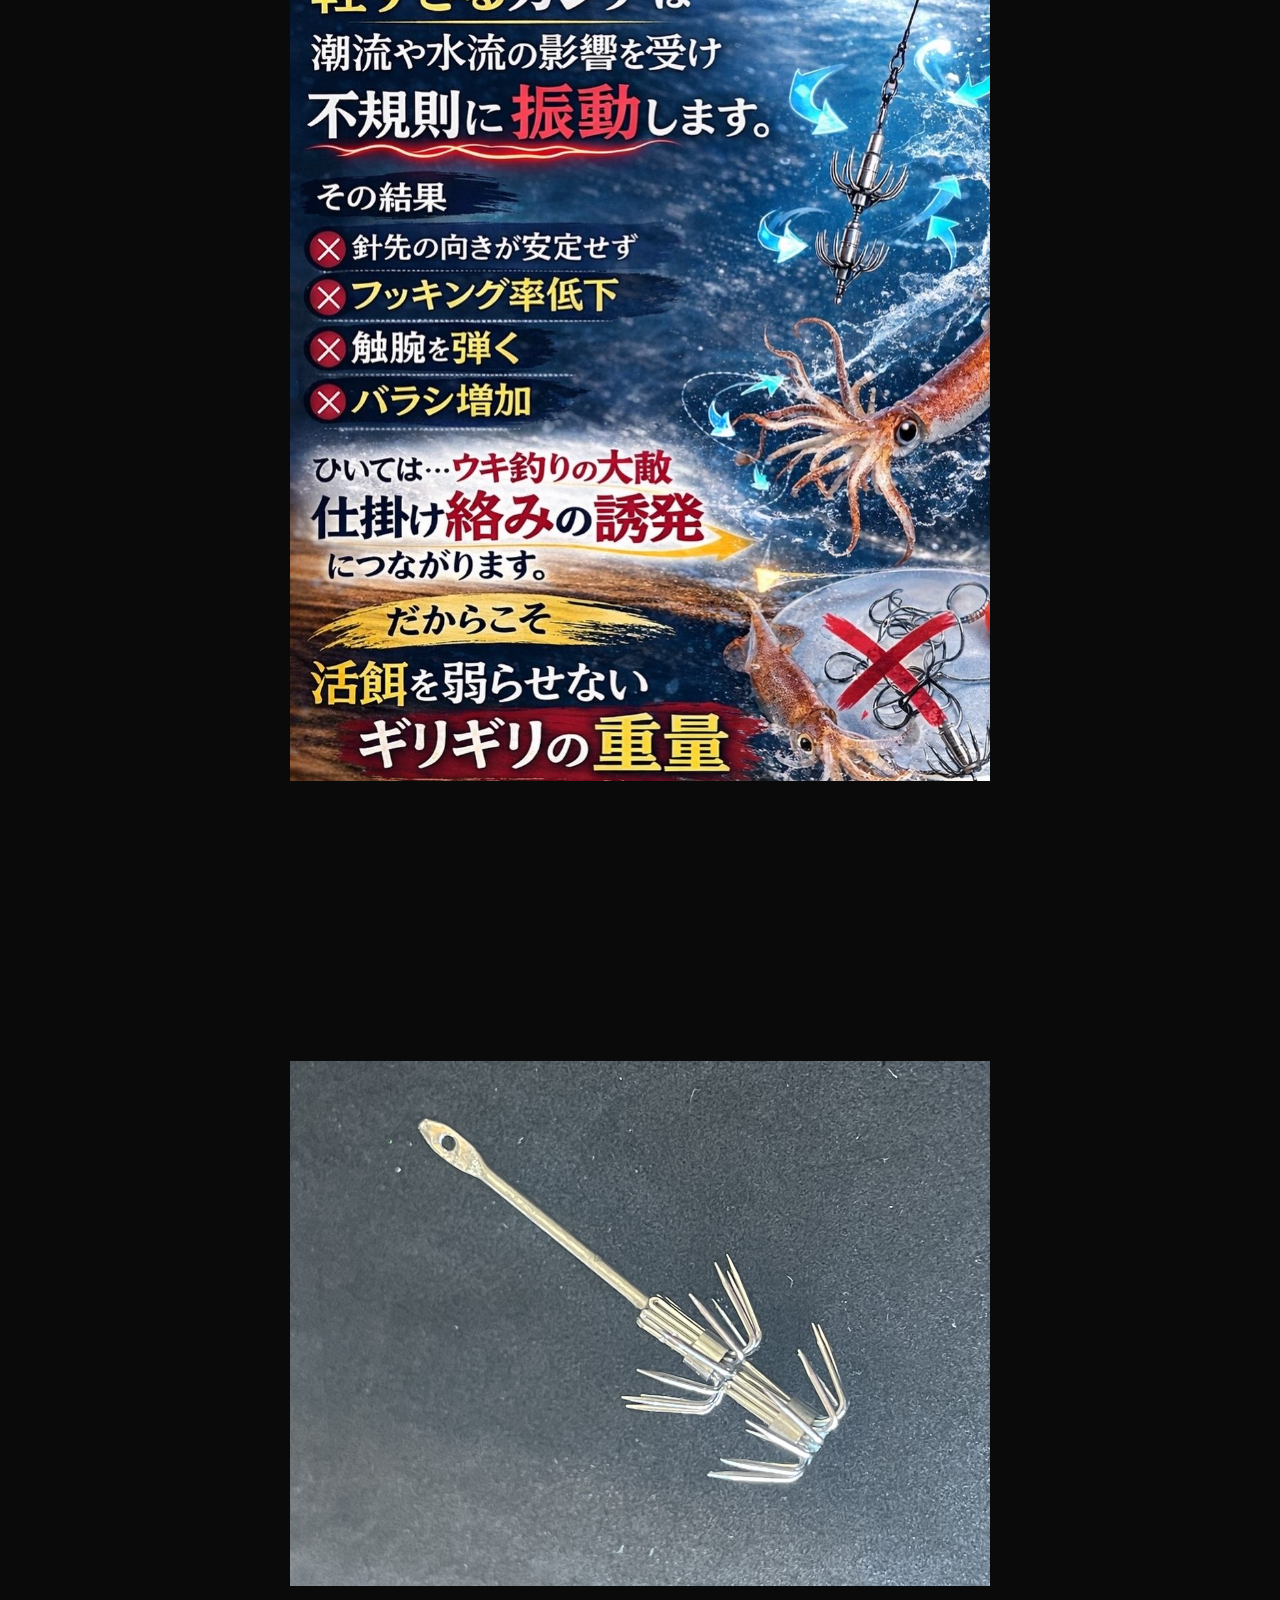
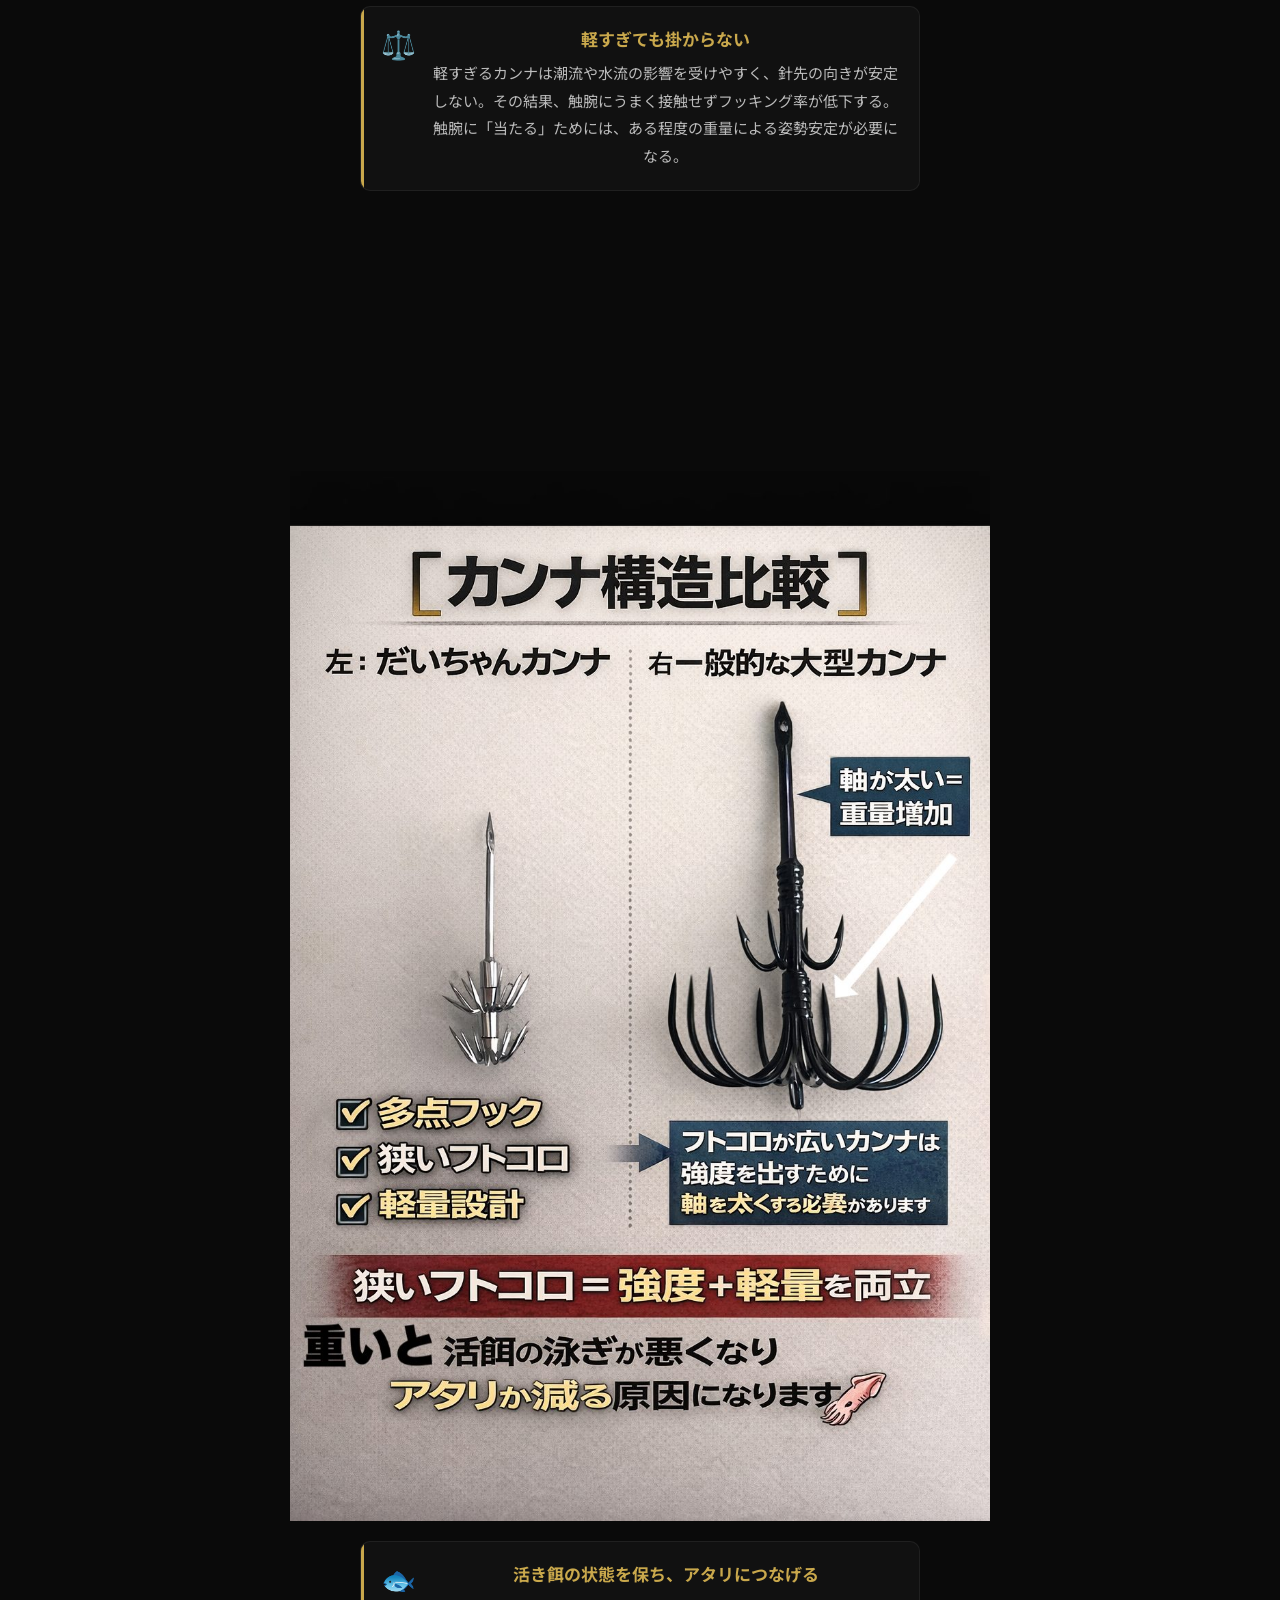
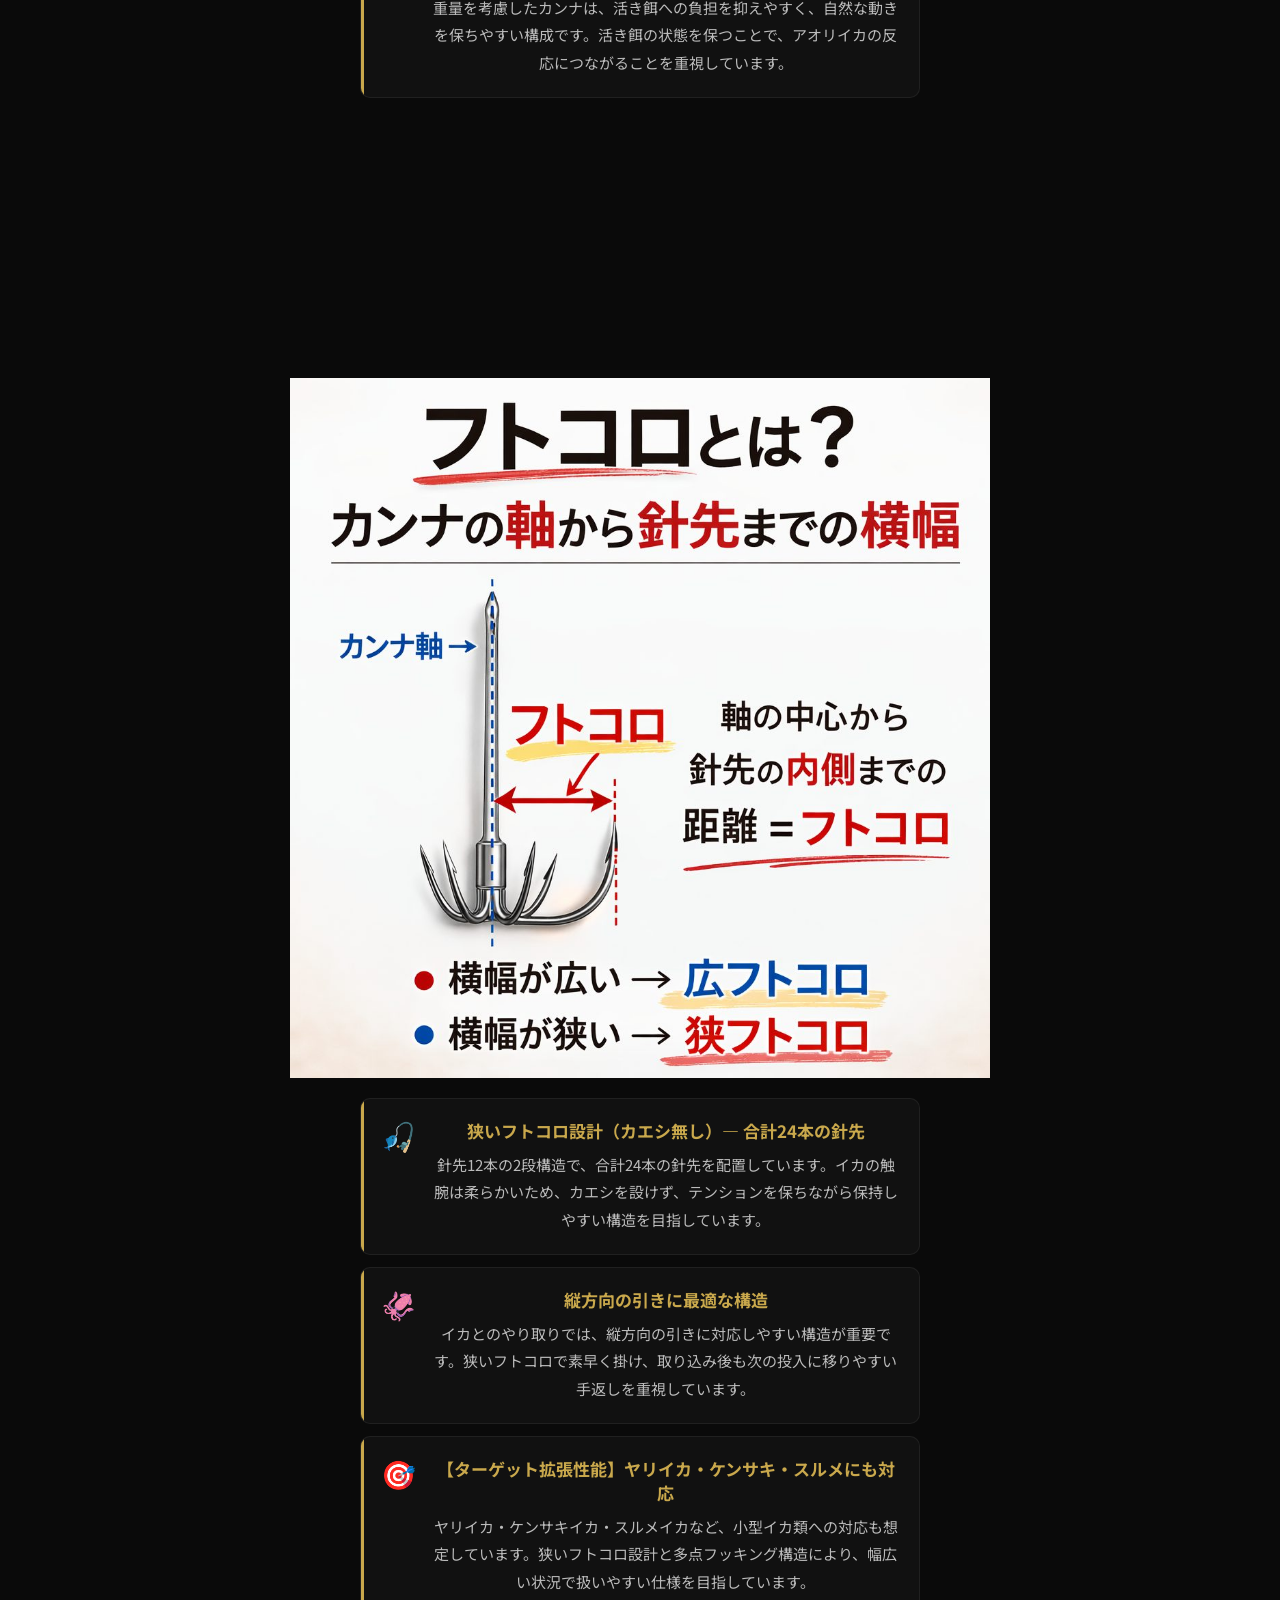
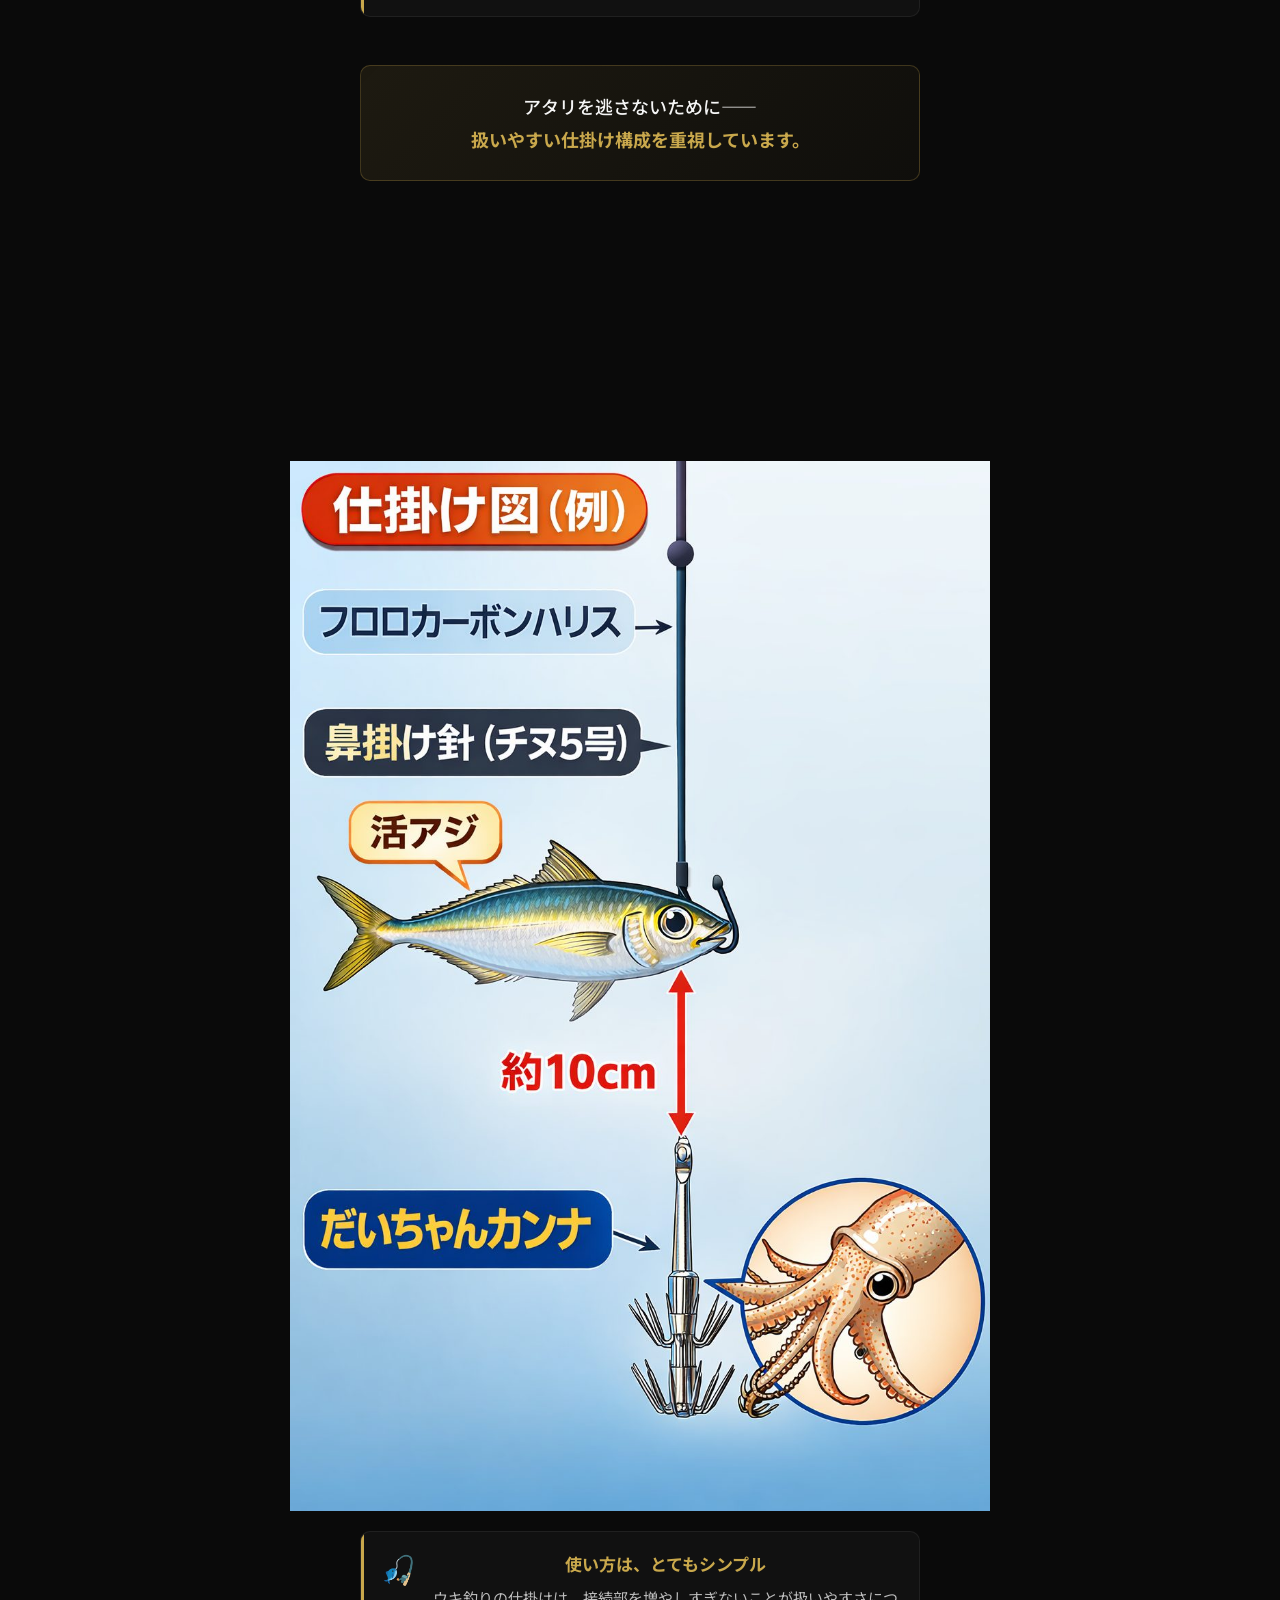
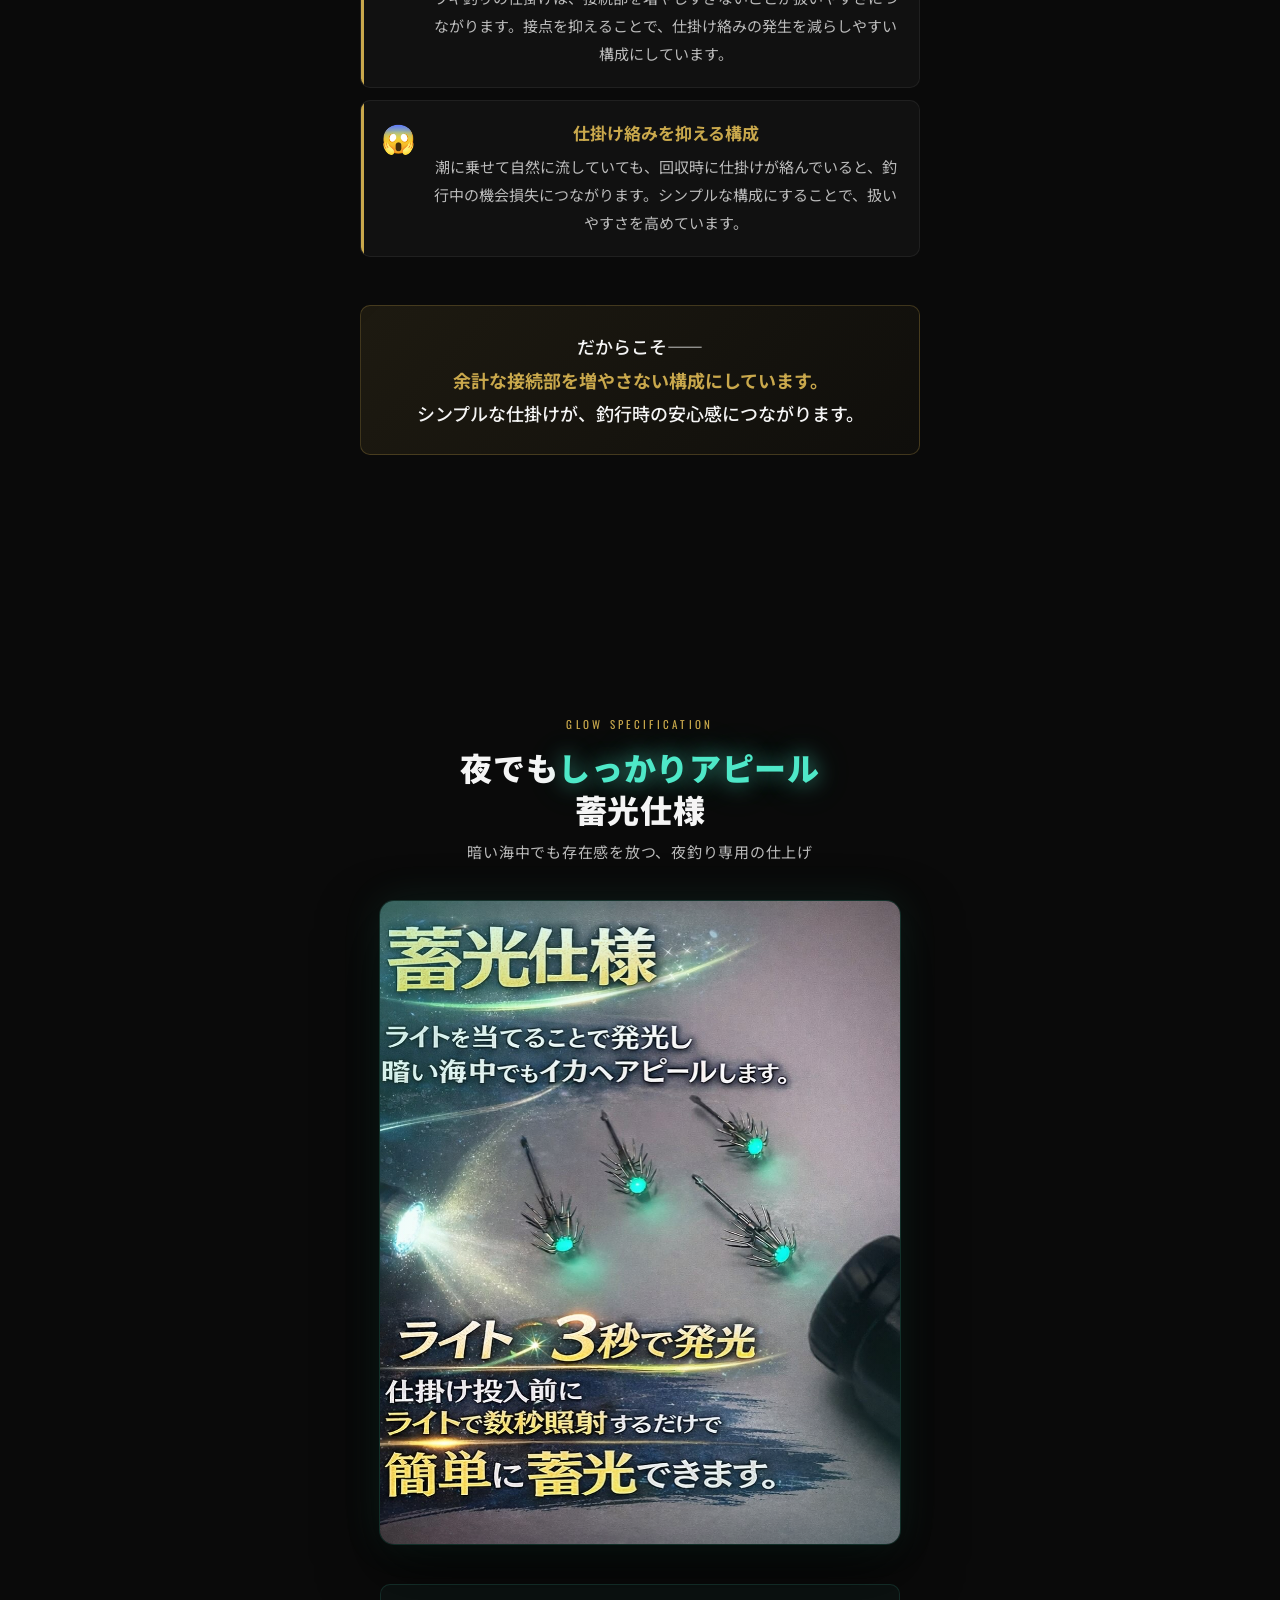
==== commit ec162547: "検索エンジン向けの公開情報更新設定を追加" ====
--- a/aoriika-kanna.html
+++ b/aoriika-kanna.html
@@ -5,6 +5,7 @@
   <meta name="viewport" content="width=device-width, initial-scale=1.0" />
   <title>自作カンナの紹介｜伊豆釣具オンライン合同会社</title>
   <meta name="description" content="アオリイカ釣り向けの自作カンナ、仕掛け関連用品を紹介する伊豆釣具オンライン合同会社のページです。" />
+  <link rel="canonical" href="https://izuokappari.com/aoriika-kanna.html" />
   <link rel="preconnect" href="https://fonts.googleapis.com" />
   <link rel="preconnect" href="https://fonts.gstatic.com" crossorigin />
   <link href="https://fonts.googleapis.com/css2?family=Noto+Sans+JP:wght@300;400;500;700;900&family=Oswald:wght@400;600;700&display=swap" rel="stylesheet" />
